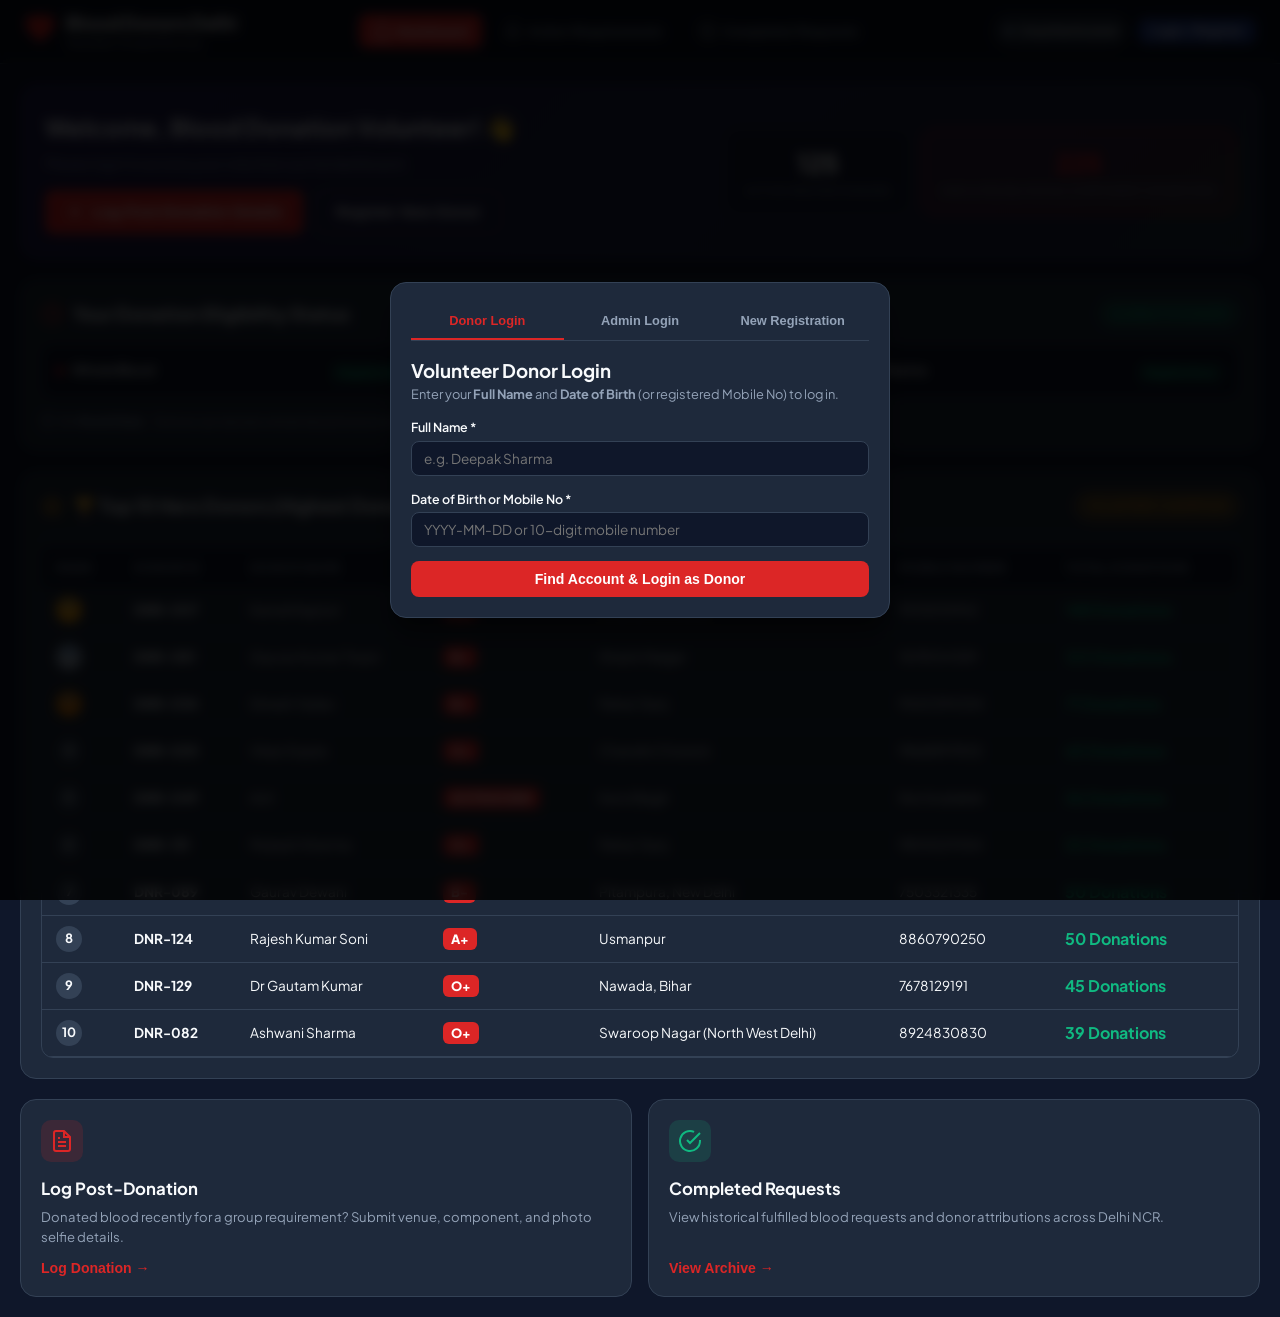
==== BloodDonorsDelhi_App.html @ 90f93146 "Add files via upload for website only" ====
<!DOCTYPE html>
<html lang="en">
<head>
  <meta charset="UTF-8">
  <meta name="viewport" content="width=device-width, initial-scale=1.0">
  <title>Blood Donors Delhi | Volunteer Directory & Donation Portal</title>
  <link rel="preconnect" href="https://fonts.googleapis.com">
  <link rel="preconnect" href="https://fonts.gstatic.com" crossorigin>
  <link href="https://fonts.googleapis.com/css2?family=Outfit:wght@400;500;600;700&family=Plus+Jakarta+Sans:wght@400;500;600;700&display=swap" rel="stylesheet">
  <style>
/* ======================================================
   BLOOD DONORS DELHI - STYLESHEET
   Crimson Red Design System, Mobile-First Responsive Layout,
   Desktop Full-Width Table Layout, & Aggressive Question Cleaner
   ====================================================== */

:root {
  --primary-crimson: #DC2626;
  --primary-hover: #B91C1C;
  --secondary-navy: #1E3A8A;
  --bg-dark: #0F172A;
  --card-bg: #1E293B;
  --card-border: #334155;
  --text-main: #F8FAFC;
  --text-muted: #94A3B8;
  --status-green: #10B981;
  --status-orange: #F59E0B;
  --status-purple: #8B5CF6;
  --font-family: 'Plus Jakarta Sans', 'Outfit', sans-serif;
}

* {
  box-sizing: border-box;
  margin: 0;
  padding: 0;
}

body {
  font-family: var(--font-family);
  background-color: var(--bg-dark);
  color: var(--text-main);
  line-height: 1.5;
  min-height: 100vh;
  overflow-x: hidden;
}

/* Navbar */
.navbar {
  background-color: #0B1120;
  border-bottom: 1px solid var(--card-border);
  position: sticky;
  top: 0;
  z-index: 100;
  padding: 12px 24px;
}

.nav-container {
  max-width: 1320px;
  margin: 0 auto;
  display: flex;
  justify-content: space-between;
  align-items: center;
  gap: 16px;
}

.brand {
  display: flex;
  align-items: center;
  gap: 10px;
  flex-shrink: 0;
}

.brand-icon svg {
  width: 32px;
  height: 32px;
}

.brand-text {
  display: flex;
  flex-direction: column;
}

.brand-title {
  font-size: 1.15rem;
  font-weight: 700;
  color: #FFFFFF;
  line-height: 1.2;
}

.brand-subtitle {
  font-size: 0.7rem;
  color: var(--text-muted);
}

.nav-links {
  display: flex;
  gap: 8px;
}

.nav-btn {
  background: transparent;
  border: none;
  color: var(--text-muted);
  padding: 8px 14px;
  border-radius: 8px;
  font-size: 0.85rem;
  font-weight: 600;
  cursor: pointer;
  display: flex;
  align-items: center;
  gap: 6px;
  transition: all 0.2s ease;
  white-space: nowrap;
}

.nav-btn:hover {
  color: #FFFFFF;
  background-color: rgba(255, 255, 255, 0.05);
}

.nav-btn.active {
  color: #FFFFFF;
  background-color: var(--primary-crimson);
}

/* Role Visibility Classes */
.admin-only-item { display: none !important; }
body.is-admin .admin-only-item { display: flex !important; }
body.is-admin button.admin-only-item { display: inline-flex !important; }

.donor-only-item { display: none !important; }
body.is-donor .donor-only-item { display: flex !important; }
body.is-donor button.donor-only-item { display: inline-flex !important; }

.user-control {
  display: flex;
  align-items: center;
  gap: 10px;
  flex-shrink: 0;
}

.user-status-pill {
  display: flex;
  align-items: center;
  gap: 6px;
  padding: 6px 10px;
  border-radius: 20px;
  font-size: 0.75rem;
  font-weight: 600;
  background-color: #1E293B;
  border: 1px solid var(--card-border);
  white-space: nowrap;
}

.user-status-pill .dot {
  width: 8px;
  height: 8px;
  border-radius: 50%;
  background-color: #94A3B8;
}

.user-status-pill.logged-in .dot { background-color: var(--status-green); }
.user-status-pill.admin-mode .dot { background-color: var(--primary-crimson); }

/* Main Content */
.main-content {
  max-width: 1320px;
  margin: 20px auto;
  padding: 0 20px;
}

.tab-pane {
  display: none;
}

.tab-pane.active {
  display: block;
}

/* Buttons */
.btn {
  padding: 10px 16px;
  border-radius: 8px;
  font-size: 0.88rem;
  font-weight: 600;
  cursor: pointer;
  border: none;
  display: inline-flex;
  align-items: center;
  justify-content: center;
  gap: 8px;
  transition: all 0.2s ease;
}

.btn-primary { background-color: var(--secondary-navy); color: #FFFFFF; }
.btn-primary:hover { background-color: #1D4ED8; }

.btn-crimson { background-color: var(--primary-crimson); color: #FFFFFF; }
.btn-crimson:hover { background-color: var(--primary-hover); }

.btn-secondary { background-color: #334155; color: #FFFFFF; }
.btn-secondary:hover { background-color: #475569; }

.btn-outline-light { background: transparent; border: 1px solid #475569; color: #FFFFFF; }
.btn-outline-light:hover { background: rgba(255,255,255,0.05); }

.btn-sm { padding: 6px 12px; font-size: 0.78rem; }
.btn-lg { padding: 12px 20px; font-size: 0.95rem; }
.btn-block { width: 100%; }

.btn-link { background: none; border: none; color: var(--primary-crimson); cursor: pointer; font-weight: 600; padding: 0; }
.btn-link:hover { text-decoration: underline; }

/* Hero Card */
.hero-card {
  background: linear-gradient(135deg, #1E1B4B 0%, #1E293B 100%);
  border: 1px solid #312E81;
  border-radius: 16px;
  padding: 24px;
  margin-bottom: 20px;
  display: flex;
  justify-content: space-between;
  align-items: center;
  flex-wrap: wrap;
  gap: 20px;
}

.hero-text h1 {
  font-size: 1.5rem;
  font-weight: 700;
  margin-bottom: 8px;
}

.hero-text p {
  color: var(--text-muted);
  max-width: 600px;
  margin-bottom: 16px;
  font-size: 0.88rem;
}

.hero-actions {
  display: flex;
  gap: 12px;
  flex-wrap: wrap;
}

.hero-stats-row {
  display: flex;
  gap: 12px;
}

.hero-stat-badge {
  background: rgba(15, 23, 42, 0.6);
  border: 1px solid var(--card-border);
  padding: 14px 18px;
  border-radius: 12px;
  display: flex;
  flex-direction: column;
  align-items: center;
  min-width: 130px;
}

.hero-stat-badge.highlight-stat {
  border-color: var(--primary-crimson);
  background: rgba(220, 38, 38, 0.1);
}

.stat-number {
  font-size: 1.6rem;
  font-weight: 800;
  color: #FFFFFF;
}

.highlight-stat .stat-number {
  color: var(--primary-crimson);
}

.stat-label {
  font-size: 0.7rem;
  color: var(--text-muted);
  text-transform: uppercase;
  letter-spacing: 0.5px;
  text-align: center;
}

/* Eligibility Card */
.section-card {
  background-color: var(--card-bg);
  border: 1px solid var(--card-border);
  border-radius: 16px;
  padding: 20px;
  margin-bottom: 20px;
}

.card-header {
  display: flex;
  justify-content: space-between;
  align-items: center;
  margin-bottom: 16px;
  flex-wrap: wrap;
  gap: 10px;
}

.header-title {
  display: flex;
  align-items: center;
  gap: 10px;
}

.header-title h2 {
  font-size: 1.15rem;
  font-weight: 700;
}

.badge {
  padding: 4px 10px;
  border-radius: 20px;
  font-size: 0.72rem;
  font-weight: 700;
  text-transform: uppercase;
}

.badge-success { background-color: rgba(16, 185, 129, 0.15); color: var(--status-green); border: 1px solid var(--status-green); }
.badge-warning { background-color: rgba(245, 158, 11, 0.15); color: var(--status-orange); border: 1px solid var(--status-orange); }

.eligibility-grid {
  display: grid;
  grid-template-columns: repeat(auto-fit, minmax(200px, 1fr));
  gap: 12px;
  margin-bottom: 14px;
}

.eligibility-item {
  background-color: #0F172A;
  border: 1px solid #334155;
  border-radius: 12px;
  padding: 14px;
  display: flex;
  justify-content: space-between;
  align-items: center;
}

.item-info {
  display: flex;
  align-items: center;
  gap: 8px;
  font-weight: 600;
  font-size: 0.85rem;
}

.item-info .dot { width: 8px; height: 8px; border-radius: 50%; }
.red-dot { background-color: var(--primary-crimson); }
.yellow-dot { background-color: var(--status-orange); }
.purple-dot { background-color: var(--status-purple); }

.status-tag {
  font-size: 0.72rem;
  font-weight: 700;
  padding: 3px 8px;
  border-radius: 6px;
}

.status-green { background-color: rgba(16, 185, 129, 0.15); color: var(--status-green); }
.status-orange { background-color: rgba(245, 158, 11, 0.15); color: var(--status-orange); }

.eligibility-note {
  font-size: 0.78rem;
  color: var(--text-muted);
  display: flex;
  align-items: center;
  gap: 6px;
}

/* Leaderboard Section */
.leaderboard-section {
  background-color: var(--card-bg);
  border: 1px solid var(--card-border);
  border-radius: 16px;
  padding: 20px;
  margin-bottom: 20px;
}

.leaderboard-table {
  width: 100%;
  border-collapse: collapse;
  margin-top: 12px;
}

.leaderboard-table th {
  background-color: #0F172A;
  color: var(--text-muted);
  font-size: 0.75rem;
  text-transform: uppercase;
  letter-spacing: 0.5px;
  padding: 10px 14px;
  text-align: left;
}

.leaderboard-table td {
  padding: 10px 14px;
  border-bottom: 1px solid #334155;
  font-size: 0.85rem;
}

.rank-badge {
  display: inline-flex;
  align-items: center;
  justify-content: center;
  width: 26px;
  height: 26px;
  border-radius: 50%;
  font-weight: 700;
  font-size: 0.8rem;
}

.rank-1 { background-color: #F59E0B; color: #000000; }
.rank-2 { background-color: #94A3B8; color: #000000; }
.rank-3 { background-color: #D97706; color: #FFFFFF; }
.rank-other { background-color: #334155; color: #F8FAFC; }

/* Dashboard Quick Cards Grid */
.dashboard-grid {
  display: grid;
  grid-template-columns: repeat(auto-fit, minmax(280px, 1fr));
  gap: 16px;
}

.info-card {
  background-color: var(--card-bg);
  border: 1px solid var(--card-border);
  border-radius: 16px;
  padding: 20px;
  display: flex;
  flex-direction: column;
  align-items: flex-start;
}

.card-icon {
  width: 42px;
  height: 42px;
  border-radius: 10px;
  display: flex;
  align-items: center;
  justify-content: center;
  margin-bottom: 14px;
}

.red-icon { background-color: rgba(220, 38, 38, 0.15); color: var(--primary-crimson); }
.blue-icon { background-color: rgba(30, 58, 138, 0.2); color: #60A5FA; }
.green-icon { background-color: rgba(16, 185, 129, 0.15); color: var(--status-green); }

.info-card h3 { font-size: 1.05rem; font-weight: 700; margin-bottom: 6px; }
.info-card p { font-size: 0.82rem; color: var(--text-muted); margin-bottom: 14px; flex-grow: 1; }

/* Active Requirements Tab */
.pane-header {
  display: flex;
  justify-content: space-between;
  align-items: center;
  margin-bottom: 20px;
  flex-wrap: wrap;
  gap: 12px;
}

.pane-header h2 { font-size: 1.3rem; font-weight: 700; }
.pane-header p { color: var(--text-muted); font-size: 0.85rem; }

.requirements-grid {
  display: grid;
  grid-template-columns: repeat(auto-fill, minmax(320px, 1fr));
  gap: 16px;
}

.req-card {
  background-color: var(--card-bg);
  border: 1px solid var(--card-border);
  border-radius: 16px;
  padding: 18px;
  display: flex;
  flex-direction: column;
  position: relative;
}

.req-card.urgent { border-left: 4px solid var(--primary-crimson); }
.req-card.completed { border-left: 4px solid var(--status-green); }

.req-top {
  display: flex;
  justify-content: space-between;
  align-items: center;
  margin-bottom: 10px;
}

.bg-pill {
  background-color: var(--primary-crimson);
  color: #FFFFFF;
  padding: 3px 8px;
  border-radius: 6px;
  font-weight: 800;
  font-size: 0.8rem;
}

.urgency-tag {
  font-size: 0.7rem;
  font-weight: 700;
  padding: 2px 6px;
  border-radius: 4px;
  text-transform: uppercase;
}

.urgency-tag.urgent { background-color: rgba(220, 38, 38, 0.2); color: #EF4444; }
.urgency-tag.completed { background-color: rgba(16, 185, 129, 0.2); color: var(--status-green); }

.req-patient { font-size: 1.1rem; font-weight: 700; margin-bottom: 4px; }
.req-hospital { font-size: 0.82rem; color: var(--text-muted); margin-bottom: 14px; }

.req-fields-grid {
  display: grid;
  grid-template-columns: 1fr 1fr;
  gap: 8px;
  background-color: #0F172A;
  padding: 10px;
  border-radius: 8px;
  margin-bottom: 14px;
}

.req-field-item { display: flex; flex-direction: column; }
.req-field-item.full-width { grid-column: span 2; }
.req-field-item label { font-size: 0.65rem; color: var(--text-muted); text-transform: uppercase; font-weight: 700; }
.req-field-item span { font-size: 0.82rem; font-weight: 600; color: #F8FAFC; }

.req-actions {
  display: flex;
  gap: 8px;
  margin-top: auto;
}

.wa-btn {
  background-color: #25D366;
  color: #FFFFFF;
  padding: 8px 10px;
  border-radius: 8px;
  font-size: 0.82rem;
  font-weight: 600;
  text-decoration: none;
  display: inline-flex;
  align-items: center;
  justify-content: center;
  gap: 6px;
  flex: 1;
}
.wa-btn:hover { background-color: #1EBE5D; }

/* Filter Panel for Tables */
.filter-panel {
  background-color: var(--card-bg);
  border: 1px solid var(--card-border);
  border-radius: 12px;
  padding: 14px;
  margin-bottom: 16px;
  display: flex;
  flex-direction: column;
  gap: 12px;
}

.search-input-group {
  display: flex;
  align-items: center;
  background-color: #0F172A;
  border: 1px solid var(--card-border);
  border-radius: 8px;
  padding: 8px 12px;
  gap: 8px;
}

.search-input-group input {
  background: transparent;
  border: none;
  color: #FFFFFF;
  width: 100%;
  font-size: 0.85rem;
  outline: none;
}

.filter-selects {
  display: flex;
  gap: 12px;
  flex-wrap: wrap;
  align-items: flex-end;
}

.select-wrapper {
  display: flex;
  flex-direction: column;
  gap: 4px;
  flex: 1;
  min-width: 140px;
}

.select-wrapper label {
  font-size: 0.72rem;
  color: var(--text-muted);
  font-weight: 600;
}

.select-wrapper select, .select-wrapper input {
  background-color: #0F172A;
  border: 1px solid var(--card-border);
  color: #FFFFFF;
  padding: 8px 10px;
  border-radius: 8px;
  font-size: 0.82rem;
  outline: none;
}

/* Entry Count Badge */
.entries-count-bar {
  display: flex;
  justify-content: space-between;
  align-items: center;
  margin-bottom: 8px;
  font-size: 0.78rem;
  color: var(--text-muted);
  font-weight: 600;
}

.entries-count-badge {
  color: var(--primary-crimson);
  font-weight: 700;
}

/* DATA TABLES - NO TABLE CUT OFF FIX */
.table-container {
  background-color: var(--card-bg);
  border: 1px solid var(--card-border);
  border-radius: 12px;
  overflow-x: auto;
  width: 100%;
  -webkit-overflow-scrolling: touch;
}

.data-table {
  width: 100%;
  border-collapse: collapse;
  text-align: left;
}

.data-table th {
  background-color: #0F172A;
  color: var(--text-muted);
  font-size: 0.75rem;
  text-transform: uppercase;
  letter-spacing: 0.5px;
  padding: 12px 10px;
  border-bottom: 1px solid var(--card-border);
  white-space: nowrap;
}

.data-table td {
  padding: 10px 12px;
  border-bottom: 1px solid #334155;
  font-size: 0.82rem;
  white-space: normal;
  word-break: break-word;
  max-width: 200px;
}

.data-table tbody tr:hover {
  background-color: rgba(255, 255, 255, 0.02);
}

/* Profile Edit Card */
.profile-card {
  background-color: var(--card-bg);
  border: 1px solid var(--card-border);
  border-radius: 16px;
  padding: 20px;
  max-width: 800px;
}

/* Google Setup Card */
.google-setup-card {
  background-color: var(--card-bg);
  border: 1px solid var(--card-border);
  border-radius: 16px;
  padding: 20px;
}

.webhook-config-box {
  margin: 14px 0 20px 0;
  display: flex;
  flex-direction: column;
  gap: 8px;
}

.input-with-button {
  display: flex;
  gap: 8px;
  flex-wrap: wrap;
}

.input-with-button input {
  flex: 1;
  min-width: 250px;
  background-color: #0F172A;
  border: 1px solid var(--card-border);
  color: #FFFFFF;
  padding: 8px 12px;
  border-radius: 8px;
  font-family: monospace;
  font-size: 0.82rem;
}

.code-box-header {
  display: flex;
  justify-content: space-between;
  align-items: center;
  background-color: #0F172A;
  padding: 8px 12px;
  border-radius: 8px 8px 0 0;
  border: 1px solid var(--card-border);
  border-bottom: none;
  font-family: monospace;
  font-size: 0.8rem;
}

.code-block {
  background-color: #050914;
  border: 1px solid var(--card-border);
  border-radius: 0 0 8px 8px;
  padding: 14px;
  overflow-x: auto;
  max-height: 350px;
  color: #38BDF8;
  font-family: monospace;
  font-size: 0.8rem;
}

/* Modal Overlay & Strict Lock */
.modal-overlay {
  position: fixed;
  top: 0;
  left: 0;
  width: 100vw;
  height: 100vh;
  background-color: rgba(0, 0, 0, 0.85);
  backdrop-filter: blur(6px);
  z-index: 1000;
  display: none;
  align-items: center;
  justify-content: center;
  padding: 16px;
}

.modal-overlay.active {
  display: flex !important;
}

.modal-overlay.strict-lock .close-modal-btn {
  display: none !important;
}

.modal-card {
  background-color: #1E293B;
  border: 1px solid var(--card-border);
  border-radius: 16px;
  width: 100%;
  max-width: 500px;
  max-height: 90vh;
  overflow-y: auto;
  padding: 20px;
  position: relative;
  box-shadow: 0 20px 25px -5px rgba(0, 0, 0, 0.5);
  display: flex;
  flex-direction: column;
}

.modal-card.wide-modal {
  max-width: 750px;
}

.close-modal-btn {
  position: absolute;
  top: 14px;
  right: 14px;
  background: transparent;
  border: none;
  color: var(--text-muted);
  font-size: 1.4rem;
  cursor: pointer;
  width: 30px;
  height: 30px;
  border-radius: 50%;
  display: flex;
  align-items: center;
  justify-content: center;
  z-index: 10;
}
.close-modal-btn:hover { color: #FFFFFF; background-color: rgba(255, 255, 255, 0.1); }

.modal-tabs {
  display: flex;
  border-bottom: 1px solid var(--card-border);
  margin-bottom: 16px;
}

.modal-tab-btn {
  flex: 1;
  background: transparent;
  border: none;
  color: var(--text-muted);
  padding: 10px 6px;
  font-weight: 600;
  font-size: 0.8rem;
  cursor: pointer;
  border-bottom: 2px solid transparent;
  text-align: center;
}

.modal-tab-btn.active {
  color: var(--primary-crimson);
  border-bottom-color: var(--primary-crimson);
}

.modal-pane {
  display: none !important;
}

.modal-pane.active {
  display: block !important;
  visibility: visible !important;
  opacity: 1 !important;
}

.form-group {
  margin-bottom: 14px;
  display: flex;
  flex-direction: column;
  gap: 4px;
}

.form-group label {
  font-size: 0.78rem;
  font-weight: 600;
  color: var(--text-main);
}

.form-group input, .form-group select, .form-group textarea {
  background-color: #0F172A;
  border: 1px solid var(--card-border);
  color: #FFFFFF;
  padding: 8px 12px;
  border-radius: 8px;
  font-size: 0.85rem;
  outline: none;
  font-family: inherit;
  width: 100%;
}

.form-group textarea.wa-textarea {
  min-height: 160px;
  resize: vertical;
  font-family: monospace;
}

.form-grid {
  display: grid;
  grid-template-columns: 1fr 1fr;
  gap: 10px;
}

.sub-text {
  font-size: 0.8rem;
  color: var(--text-muted);
  margin-bottom: 14px;
}

/* Toast */
.toast {
  position: fixed;
  bottom: 20px;
  right: 20px;
  background-color: #0F172A;
  border: 1px solid var(--primary-crimson);
  color: #FFFFFF;
  padding: 10px 16px;
  border-radius: 8px;
  font-weight: 600;
  font-size: 0.82rem;
  box-shadow: 0 10px 15px -3px rgba(0, 0, 0, 0.4);
  transform: translateY(100px);
  opacity: 0;
  transition: all 0.3s ease;
  z-index: 2000;
}
.toast.show {
  transform: translateY(0);
  opacity: 1;
}

/* MOBILE APP RESPONSIVE & NAVIGATION PILLS FIX (≤ 850px) */
@media (max-width: 850px) {
  .navbar {
    padding: 10px 12px;
  }

  .nav-container {
    flex-direction: column;
    align-items: stretch;
    gap: 10px;
  }

  .user-control {
    width: 100%;
    justify-content: space-between;
  }

  .nav-links {
    display: flex !important;
    overflow-x: auto !important;
    -webkit-overflow-scrolling: touch;
    scrollbar-width: none;
    white-space: nowrap;
    gap: 6px;
    padding: 4px 0 2px 0;
    width: 100%;
    border-top: 1px solid rgba(255, 255, 255, 0.08);
  }

  .nav-links::-webkit-scrollbar {
    display: none;
  }

  .nav-btn {
    flex-shrink: 0;
    padding: 8px 12px;
    font-size: 0.8rem;
    border-radius: 20px;
    background-color: #1E293B;
    border: 1px solid var(--card-border);
  }

  .nav-btn.active {
    background-color: var(--primary-crimson);
    border-color: var(--primary-crimson);
  }

  .main-content {
    padding: 0 12px;
    margin: 12px auto;
  }

  .hero-card {
    flex-direction: column;
    align-items: stretch;
    padding: 18px 14px;
    gap: 16px;
  }

  .hero-text h1 {
    font-size: 1.3rem;
  }

  .hero-actions {
    flex-direction: column;
    width: 100%;
  }

  .hero-actions .btn {
    width: 100%;
  }

  .hero-stats-row {
    width: 100%;
    display: grid;
    grid-template-columns: 1fr 1fr;
    gap: 10px;
  }

  .hero-stat-badge {
    min-width: unset;
    width: 100%;
    padding: 12px 10px;
  }

  .stat-number {
    font-size: 1.4rem;
  }

  .form-grid {
    grid-template-columns: 1fr;
  }

  .requirements-grid {
    grid-template-columns: 1fr;
  }

  .dashboard-grid {
    grid-template-columns: 1fr;
  }

  .filter-selects {
    flex-direction: column;
    align-items: stretch;
  }

  .select-wrapper {
    width: 100%;
  }

  .input-with-button {
    flex-direction: column;
  }

  .input-with-button input {
    min-width: 100%;
  }

  .modal-card {
    padding: 16px;
    max-height: 95vh;
  }
}

</style>
</head>
<body>

  <!-- Top Navigation Bar -->
  <header class="navbar">
    <div class="nav-container">
      <div class="brand">
        <div class="brand-icon">
          <svg viewBox="0 0 24 24" fill="none" stroke="currentColor" stroke-width="2">
            <path d="M12 21.35l-1.45-1.32C5.4 15.36 2 12.28 2 8.5 2 5.42 4.42 3 7.5 3c1.74 0 3.41.81 4.5 2.09C13.09 3.81 14.76 3 16.5 3 19.58 3 22 5.42 22 8.5c0 3.78-3.4 6.86-8.55 11.54L12 21.35z" fill="#DC2626" stroke="#DC2626"/>
          </svg>
        </div>
        <div class="brand-text">
          <span class="brand-title">Blood Donors Delhi</span>
          <span class="brand-subtitle">Volunteer Group Directory</span>
        </div>
      </div>

      <nav class="nav-links">
        <button class="nav-btn active" data-tab="dashboard">
          <svg viewBox="0 0 24 24" width="18" height="18" fill="none" stroke="currentColor" stroke-width="2"><path d="M3 9l9-7 9 7v11a2 2 0 0 1-2 2H5a2 2 0 0 1-2-2z"></path></svg>
          Dashboard
        </button>
        <button class="nav-btn" data-tab="open-requests">
          <svg viewBox="0 0 24 24" width="18" height="18" fill="none" stroke="currentColor" stroke-width="2"><path d="M18 8A6 6 0 0 0 6 8c0 7-3 9-3 9h18s-3-2-3-9"></path><path d="M13.73 21a2 2 0 0 1-3.46 0"></path></svg>
          Active Requirements
        </button>
        <button class="nav-btn" data-tab="completed-requests">
          <svg viewBox="0 0 24 24" width="18" height="18" fill="none" stroke="currentColor" stroke-width="2"><path d="M22 11.08V12a10 10 0 1 1-5.93-9.14"></path><polyline points="22 4 12 14.01 9 11.01"></polyline></svg>
          Completed Requests
        </button>
        
        <!-- Donor-only Tab -->
        <button class="nav-btn donor-only-item" data-tab="my-profile">
          <svg viewBox="0 0 24 24" width="18" height="18" fill="none" stroke="currentColor" stroke-width="2"><path d="M20 21v-2a4 4 0 0 0-4-4H8a4 4 0 0 0-4 4v2"></path><circle cx="12" cy="7" r="4"></circle></svg>
          My Profile
        </button>

        <!-- Admin-only Tabs -->
        <button class="nav-btn admin-only-item" data-tab="admin-finder">
          <svg viewBox="0 0 24 24" width="18" height="18" fill="none" stroke="currentColor" stroke-width="2"><path d="M17 21v-2a4 4 0 0 0-4-4H5a4 4 0 0 0-4 4v2"></path><circle cx="9" cy="7" r="4"></circle><path d="M23 21v-2a4 4 0 0 0-3-3.87"></path><path d="M16 3.13a4 4 0 0 1 0 7.75"></path></svg>
          Donor Finder (Admin)
        </button>
        <button class="nav-btn admin-only-item" data-tab="google-setup">
          <svg viewBox="0 0 24 24" width="18" height="18" fill="none" stroke="currentColor" stroke-width="2"><path d="M19 11H5m14 0a2 2 0 0 12 2v6a2 2 0 0 1-2 2H5a2 2 0 0 1-2-2v-6a2 2 0 0 12-2m14 0V9a2 2 0 00-2-2M5 11V9a2 2 0 0 12-2m0 0V5a2 2 0 0 12-2h6a2 2 0 0 12 2v2M7 7h10"></path></svg>
          Google Setup
        </button>
      </nav>

      <div class="user-control">
        <div id="userBadge" class="user-status-pill guest">
          <span class="dot"></span>
          <span id="userStatusText">Unauthenticated</span>
        </div>
        <button id="authBtn" class="btn btn-primary btn-sm">Login / Register</button>
      </div>
    </div>
  </header>

  <!-- Main Container -->
  <main class="main-content">

    <!-- Tab 1: Dashboard View -->
    <section id="tab-dashboard" class="tab-pane active">
      
      <!-- Welcome Hero Card -->
      <div class="hero-card">
        <div class="hero-text">
          <h1 id="welcomeHeading">Welcome, Blood Donation Volunteer! 👋</h1>
          <p id="welcomeSubtext">Log your post-donation details, check eligibility, or search for available life-saving blood donors across Delhi NCR.</p>
          <div class="hero-actions">
            <button id="heroLogBtn" class="btn btn-crimson btn-lg">
              <svg viewBox="0 0 24 24" width="20" height="20" fill="none" stroke="currentColor" stroke-width="2"><path d="M12 5v14M5 12h14"></path></svg>
              Log Post-Donation Details
            </button>
            <button id="heroRegisterBtn" class="btn btn-outline-light btn-lg">
              Register New Donor
            </button>
          </div>
        </div>

        <div class="hero-stats-row">
          <div class="hero-stat-badge">
            <span class="stat-number" id="totalDonorsCount">0</span>
            <span class="stat-label">Active Master Donors</span>
          </div>
          <div class="hero-stat-badge highlight-stat">
            <span class="stat-number" id="totalExecutedDonationsCount">0</span>
            <span class="stat-label">Executed Blood & Component Donations</span>
          </div>
        </div>
      </div>

      <!-- TODAY'S BIRTHDAY DONORS HERO CARD (ADMIN ONLY) -->
      <div id="todayBirthdaySection" class="section-card admin-only-item" style="border: 2px solid #F59E0B; background: linear-gradient(135deg, rgba(245, 158, 11, 0.1) 0%, rgba(220, 38, 38, 0.05) 100%);">
        <div class="card-header">
          <div class="header-title">
            <span style="font-size: 1.5rem;">🎂</span>
            <h2>Today's Birthday Hero Donors! 🎉 (Admin Only)</h2>
          </div>
          <span class="badge badge-warning">Birthday Celebrations</span>
        </div>
        <div id="birthdayDonorsList" style="display: flex; gap: 16px; flex-wrap: wrap; margin-top: 12px;">
          <!-- Dynamically populated for Admin -->
        </div>
      </div>

      <!-- Eligibility Section -->
      <div class="section-card eligibility-card">
        <div class="card-header">
          <div class="header-title">
            <svg viewBox="0 0 24 24" width="22" height="22" fill="none" stroke="#DC2626" stroke-width="2"><circle cx="12" cy="12" r="10"></circle><polyline points="12 6 12 12 16 14"></polyline></svg>
            <h2>Your Donation Eligibility Status</h2>
          </div>
          <span id="eligibilityGlobalBadge" class="badge badge-success">Eligible to Donate</span>
        </div>

        <div class="eligibility-grid">
          <div class="eligibility-item">
            <div class="item-info">
              <span class="dot red-dot"></span>
              <span class="item-name">Whole Blood</span>
            </div>
            <div class="item-status" id="wholeBloodStatus">
              <span class="status-tag status-green">Eligible Now</span>
            </div>
          </div>

          <div class="eligibility-item">
            <div class="item-info">
              <span class="dot yellow-dot"></span>
              <span class="item-name">Platelets (SDP)</span>
            </div>
            <div class="item-status" id="plateletsStatus">
              <span class="status-tag status-green">Eligible Now</span>
            </div>
          </div>

          <div class="eligibility-item">
            <div class="item-info">
              <span class="dot purple-dot"></span>
              <span class="item-name">Plasma</span>
            </div>
            <div class="item-status" id="plasmaStatus">
              <span class="status-tag status-green">Eligible Now</span>
            </div>
          </div>
        </div>
        <p class="eligibility-note">
          <svg viewBox="0 0 24 24" width="14" height="14" fill="none" stroke="currentColor" stroke-width="2"><circle cx="12" cy="12" r="10"></circle><line x1="12" y1="16" x2="12" y2="12"></line><line x1="12" y1="8" x2="12.01" y2="8"></line></svg>
          <strong>3-Month Rule:</strong> Donors can donate whole blood once every 90 days (3 months) to ensure donor safety and recovery.
        </p>
      </div>

      <!-- TOP 10 HERO DONORS LEADERBOARD -->
      <div class="leaderboard-section">
        <div class="card-header">
          <div class="header-title">
            <svg viewBox="0 0 24 24" width="22" height="22" fill="none" stroke="#F59E0B" stroke-width="2"><path d="M12 2l3.09 6.26L22 9.27l-5 4.87 1.18 6.88L12 17.77l-6.18 3.25L7 14.14 2 9.27l6.91-1.01L12 2z"></path></svg>
            <h2>🏆 Top 10 Hero Donors (Highest Donations)</h2>
          </div>
          <span class="badge badge-warning">Volunteer Champions</span>
        </div>

        <div class="table-container">
          <table class="leaderboard-table">
            <thead>
              <tr>
                <th>Rank</th>
                <th>Donor ID</th>
                <th>Donor Name</th>
                <th>Blood Group</th>
                <th>Locality</th>
                <th>Mobile Number</th>
                <th>Total Donations</th>
              </tr>
            </thead>
            <tbody id="top10LeaderboardTable">
              <!-- Rendered dynamically -->
            </tbody>
          </table>
        </div>
      </div>

      <!-- Quick Action Cards Grid -->
      <div class="dashboard-grid">
        <div class="info-card">
          <div class="card-icon red-icon">
            <svg viewBox="0 0 24 24" width="24" height="24" fill="none" stroke="currentColor" stroke-width="2"><path d="M14 2H6a2 2 0 0 0-2 2v16a2 2 0 0 0 2 2h12a2 2 0 0 0 2-2V8z"></path><polyline points="14 2 14 8 20 8"></polyline><line x1="16" y1="13" x2="8" y2="13"></line><line x1="16" y1="17" x2="8" y2="17"></line><polyline points="10 9 9 9 8 9"></polyline></svg>
          </div>
          <h3>Log Post-Donation</h3>
          <p>Donated blood recently for a group requirement? Submit venue, component, and photo selfie details.</p>
          <button class="btn btn-link open-log-modal-btn">Log Donation &rarr;</button>
        </div>

        <div class="info-card admin-only-item">
          <div class="card-icon blue-icon">
            <svg viewBox="0 0 24 24" width="24" height="24" fill="none" stroke="currentColor" stroke-width="2"><path d="M21 21l-6-6m2-5a7 7 0 11-14 0 7 7 0 0114 0z"></path></svg>
          </div>
          <h3>Admin Donor Search</h3>
          <p>Find eligible donors instantly filtered by locality, pincode, blood group, and 90-day eligibility rule.</p>
          <button class="btn btn-link switch-tab-btn" data-target="admin-finder">Search Donors &rarr;</button>
        </div>

        <div class="info-card">
          <div class="card-icon green-icon">
            <svg viewBox="0 0 24 24" width="24" height="24" fill="none" stroke="currentColor" stroke-width="2"><path d="M22 11.08V12a10 10 0 1 1-5.93-9.14"></path><polyline points="22 4 12 14.01 9 11.01"></polyline></svg>
          </div>
          <h3>Completed Requests</h3>
          <p>View historical fulfilled blood requests and donor attributions across Delhi NCR.</p>
          <button class="btn btn-link switch-tab-btn" data-target="completed-requests">View Archive &rarr;</button>
        </div>
      </div>

    </section>

    <!-- Tab 2: Active Requirements View -->
    <section id="tab-open-requests" class="tab-pane">
      <div class="pane-header">
        <div>
          <h2>Active Patient Blood Requirements (Delhi NCR)</h2>
          <p>Select a pending blood requirement to mark your donation or share with potential donors.</p>
        </div>
        <button id="addReqBtn" class="btn btn-crimson admin-only-item">
          <svg viewBox="0 0 24 24" width="18" height="18" fill="none" stroke="currentColor" stroke-width="2"><line x1="12" y1="5" x2="12" y2="19"></line><line x1="5" y1="12" x2="19" y2="12"></line></svg>
          Post Active Requirement (Admin)
        </button>
      </div>

      <div id="requirementsList" class="requirements-grid">
        <!-- Rendered dynamically -->
      </div>
    </section>

    <!-- Tab 3: Completed Requests Tabular View -->
    <section id="tab-completed-requests" class="tab-pane">
      <div class="pane-header">
        <div>
          <h2>Completed Blood Requests Directory (Latest to Oldest)</h2>
          <p>Filter fulfilled requirements by Donor ID, Patient ID, or Patient Name.</p>
        </div>
      </div>

      <!-- Completed Requests Multi-Filter Panel -->
      <div class="filter-panel">
        <div class="filter-selects">
          <div class="select-wrapper" style="flex:2;">
            <label>Search Patient Name / Hospital</label>
            <input type="text" id="compSearchPatient" placeholder="Filter by Patient Name or Hospital...">
          </div>
          <div class="select-wrapper">
            <label>Filter by Donor ID</label>
            <input type="text" id="compFilterDonorId" placeholder="e.g. DNR-002">
          </div>
          <div class="select-wrapper">
            <label>Filter by Donor Name</label>
            <input type="text" id="compFilterDonorName" placeholder="e.g. Ankush Sharma">
          </div>
          <div class="select-wrapper">
            <label>Filter by Patient ID</label>
            <input type="text" id="compFilterReqId" placeholder="e.g. REQ-HIST-010">
          </div>
          <div class="select-wrapper">
            <label>Sort Order</label>
            <select id="compSortOrder">
              <option value="LATEST_TO_OLDEST">Latest to Oldest (Default)</option>
              <option value="OLDEST_TO_LATEST">Oldest to Latest</option>
              <option value="PATIENT_NAME_ASC">Patient Name (A-Z)</option>
              <option value="DONOR_NAME_ASC">Donor Name (A-Z)</option>
            </select>
          </div>
          <button id="compResetFiltersBtn" class="btn btn-secondary">Reset Filters</button>
        </div>
      </div>

      <!-- Entry Counter Bar -->
      <div class="entries-count-bar">
        <span>Search Result Status</span>
        <span id="compEntriesCountBadge" class="entries-count-badge">Showing 0 of 0 entries</span>
      </div>

      <!-- Tabular Completed Requests Data Table -->
      <div class="table-container">
        <table class="data-table">
          <thead>
            <tr>
              <th>Req ID</th>
              <th>Date</th>
              <th>Patient Name</th>
              <th>Blood Group</th>
              <th>Hospital / Area</th>
              <th>Component</th>
              <th>Units</th>
              <th>Hero Donor ID</th>
              <th>Donor Name</th>
              <th>Donor Phone</th>
              <th class="admin-only-item">Actions</th>
            </tr>
          </thead>
          <tbody id="completedRequestsTableBody">
            <!-- Rendered dynamically sorted latest to oldest -->
          </tbody>
        </table>
      </div>
    </section>

    <!-- Tab 4: My Profile View (DONOR ONLY) -->
    <section id="tab-my-profile" class="tab-pane">
      <div class="pane-header">
        <div>
          <h2>My Volunteer Profile & Contact Info</h2>
          <p>Update your constant personal details (Home Address, Pincode, Email, Instagram, Office, Profession).</p>
        </div>
      </div>

      <div class="profile-card">
        <form id="myProfileForm">
          <div class="form-grid">
            <div class="form-group"><label>Donor ID</label><input type="text" id="myProfileId" readonly style="opacity: 0.7;"></div>
            <div class="form-group"><label>Full Name *</label><input type="text" id="myProfileName" required></div>
            <div class="form-group"><label>Mobile Number (WhatsApp) *</label><input type="tel" id="myProfilePhone" required placeholder="10-digit WhatsApp number"></div>
            <div class="form-group"><label>Blood Group *</label><input type="text" id="myProfileBloodGroup" readonly style="opacity: 0.7;"></div>
            <div class="form-group"><label>Date of Birth</label><input type="text" id="myProfileDob"></div>
            <div class="form-group"><label>Home Address / Locality *</label><input type="text" id="myProfileHomeArea" required></div>
            <div class="form-group"><label>Pincode *</label><input type="text" id="myProfilePincode" required></div>
            <div class="form-group"><label>Email Address</label><input type="email" id="myProfileEmail"></div>
            <div class="form-group"><label>Instagram Handle ID</label><input type="text" id="myProfileInstagram"></div>
            <div class="form-group"><label>Office Locality</label><input type="text" id="myProfileOfficeArea"></div>
            <div class="form-group"><label>Profession</label><input type="text" id="myProfileProfession"></div>
          </div>
          <button type="submit" class="btn btn-crimson" style="margin-top: 16px;">Save Profile Changes</button>
        </form>
      </div>
    </section>

    <!-- Tab 5: Admin Donor Finder View (ADMIN ONLY) -->
    <section id="tab-admin-finder" class="tab-pane">
      <div class="pane-header">
        <div>
          <h2>Admin Donor Master Directory</h2>
          <p>Search, filter, edit, wish birthdays, and manage all volunteer donors across Delhi locations.</p>
        </div>
      </div>

      <!-- Multi-Criteria Search & Filter Controls -->
      <div class="filter-panel">
        <div class="search-input-group">
          <svg viewBox="0 0 24 24" width="18" height="18" fill="none" stroke="currentColor" stroke-width="2"><circle cx="11" cy="11" r="8"></circle><line x1="21" y1="21" x2="16.65" y2="16.65"></line></svg>
          <input type="text" id="searchInput" placeholder="Search by donor name, phone, locality, or pincode...">
        </div>

        <div class="filter-selects">
          <div class="select-wrapper">
            <label>Blood Group</label>
            <select id="filterBloodGroup">
              <option value="ALL">All Blood Groups</option>
              <option value="A+">A+</option>
              <option value="A-">A-</option>
              <option value="B+">B+</option>
              <option value="B-">B-</option>
              <option value="O+">O+</option>
              <option value="O-">O-</option>
              <option value="AB+">AB+</option>
              <option value="AB-">AB-</option>
            </select>
          </div>

          <div class="select-wrapper">
            <label>Component Donated</label>
            <select id="filterComponent">
              <option value="ALL">All Components</option>
              <option value="Blood">Whole Blood</option>
              <option value="Platelets">Platelets (SDP)</option>
              <option value="Plasma">Plasma</option>
            </select>
          </div>

          <div class="select-wrapper">
            <label>Eligibility (3-Month Rule)</label>
            <select id="filterEligibility">
              <option value="ALL">All Donors</option>
              <option value="ELIGIBLE">Eligible Only (>= 90 Days)</option>
              <option value="INELIGIBLE">Ineligible (< 90 Days)</option>
            </select>
          </div>

          <button id="resetFiltersBtn" class="btn btn-secondary">Reset Filters</button>
        </div>
      </div>

      <!-- Donors Table -->
      <div class="table-container">
        <table class="data-table">
          <thead>
            <tr>
              <th>Donor ID</th>
              <th>Donor Name</th>
              <th>Blood Group</th>
              <th>Total Donations</th>
              <th>Locality / Address</th>
              <th>Pincode</th>
              <th>Mobile Number</th>
              <th>Age</th>
              <th>Last Donation</th>
              <th>Eligibility Status</th>
              <th>Actions</th>
            </tr>
          </thead>
          <tbody id="donorsTableBody">
            <!-- Rendered dynamically -->
          </tbody>
        </table>
      </div>

    </section>

    <!-- Tab 6: Google Setup & Backend Code (ADMIN ONLY) -->
    <section id="tab-google-setup" class="tab-pane">
      <div class="pane-header">
        <div>
          <h2>Google Drive & Google Sheets Integration</h2>
          <p>Link your web application directly to your Gmail account to systematically store patient & donor files in Google Drive and sync 3 Google Sheets tabs (<code>Donor master</code>, <code>Active Requests</code>, <code>Completed Requests</code>).</p>
        </div>
        <div id="connectionStatusBadge" class="badge badge-warning">Checking Connection...</div>
      </div>

      <div class="google-setup-card">
        <h3>Google Apps Script Webhook Endpoint</h3>
        
        <div class="webhook-config-box">
          <label><strong>Google Apps Script Webhook URL:</strong></label>
          <div class="input-with-button">
            <input type="text" id="scriptUrlInput" value="https://script.google.com/macros/s/AKfycbxoLmVXaSL3jnLwnbElh8lXzIhKLo2rQsdO9XKykyyy5DXtKT_KfC17FlAPjmsDeDdWzQ/exec">
            <button id="saveWebhookBtn" class="btn btn-secondary">Save URL</button>
            <button id="testConnectionBtn" class="btn btn-primary">
              <svg viewBox="0 0 24 24" width="16" height="16" fill="none" stroke="currentColor" stroke-width="2"><polyline points="22 12 18 12 15 21 9 3 6 12 2 12"></polyline></svg>
              Test Connection
            </button>
            <button id="syncFromSheetsBtn" class="btn btn-crimson">
              <svg viewBox="0 0 24 24" width="16" height="16" fill="none" stroke="currentColor" stroke-width="2"><path d="M21.5 2v6h-6M21.34 15.57a10 10 0 1 1-.57-8.38l5.67-5.67"></path></svg>
              Sync Live Data from Google Sheets
            </button>
          </div>
          <small class="help-text" id="connectionDetailsText">Click 'Sync Live Data from Google Sheets' to pull all rows directly into the web application!</small>
        </div>

        <div class="code-box-header">
          <span>google_apps_script.gs (Paste in Google Apps Script Editor)</span>
          <button id="copyScriptBtn" class="btn btn-sm btn-outline">Copy Script</button>
        </div>
        <pre class="code-block" id="scriptCodeBlock"><code>// Copy code from google_apps_script.gs file</code></pre>
      </div>
    </section>

  </main>

  <!-- MODAL 1: Login & Registration Modal -->
  <div id="authModal" class="modal-overlay strict-lock active">
    <div class="modal-card">
      <button class="close-modal-btn">&times;</button>
      
      <div class="modal-tabs">
        <button class="modal-tab-btn active" data-modaltab="donor-login">Donor Login</button>
        <button class="modal-tab-btn" data-modaltab="admin-login">Admin Login</button>
        <button class="modal-tab-btn" data-modaltab="register">New Registration</button>
      </div>

      <!-- Donor Login Form -->
      <div id="donor-loginFormPane" class="modal-pane active">
        <h3>Volunteer Donor Login</h3>
        <p class="sub-text">Enter your <strong>Full Name</strong> and <strong>Date of Birth</strong> (or registered Mobile No) to log in.</p>

        <form id="donorLoginForm">
          <div class="form-group">
            <label>Full Name *</label>
            <input type="text" id="loginName" placeholder="e.g. Deepak Sharma" required>
          </div>

          <div class="form-group">
            <label>Date of Birth or Mobile No *</label>
            <input type="text" id="loginDob" placeholder="YYYY-MM-DD or 10-digit mobile number" required>
          </div>

          <button type="submit" class="btn btn-crimson btn-block">Find Account & Login as Donor</button>
        </form>
      </div>

      <!-- Admin Login Form -->
      <div id="admin-loginFormPane" class="modal-pane">
        <h3>Admin Portal Login</h3>
        <p class="sub-text">Enter Administrator credentials to manage master donor directory and requirements.</p>

        <form id="adminLoginForm">
          <div class="form-group">
            <label>Admin Username / Name *</label>
            <input type="text" id="adminUser" placeholder="admin" required>
          </div>

          <div class="form-group">
            <label>Admin Password / Passcode *</label>
            <input type="password" id="adminPass" placeholder="Enter admin passcode" required>
          </div>

          <button type="submit" class="btn btn-primary btn-block">Login as Administrator</button>
        </form>
      </div>

      <!-- Registration Form -->
      <div id="registerFormPane" class="modal-pane">
        <h3>New Donor Registration</h3>
        <p class="sub-text">Register as a volunteer donor with Blood Donors Delhi.</p>

        <form id="registerForm">
          <div class="form-grid">
            <div class="form-group"><label>Full Name *</label><input type="text" id="regName" required placeholder="e.g. Rajesh Sharma"></div>
            <div class="form-group"><label>Mobile Number (WhatsApp) *</label><input type="tel" id="regPhone" required placeholder="10-digit WhatsApp number"></div>
            <div class="form-group">
              <label>Blood Group *</label>
              <select id="regBloodGroup" required>
                <option value="">Select Blood Group</option>
                <option value="A+">A+</option><option value="A-">A-</option><option value="B+">B+</option><option value="B-">B-</option>
                <option value="O+">O+</option><option value="O-">O-</option><option value="AB+">AB+</option><option value="AB-">AB-</option>
              </select>
            </div>
            <div class="form-group"><label>Date of Birth *</label><input type="date" id="regDob" required></div>
            <div class="form-group"><label>Email Address</label><input type="email" id="regEmail" placeholder="email@example.com"></div>
            <div class="form-group"><label>Instagram Handle ID</label><input type="text" id="regInstagram" placeholder="@handle"></div>
            <div class="form-group"><label>Home Locality / Address *</label><input type="text" id="regHomeArea" required placeholder="e.g. Karol Bagh, Delhi"></div>
            <div class="form-group"><label>Pincode *</label><input type="text" id="regPincode" required placeholder="e.g. 110005"></div>
            <div class="form-group"><label>Office Locality / Address</label><input type="text" id="regOfficeArea" placeholder="e.g. Connaught Place"></div>
            <div class="form-group"><label>Profession / Occupation</label><input type="text" id="regProfession" placeholder="e.g. Business / Engineer"></div>
          </div>

          <button type="submit" class="btn btn-crimson btn-block">Complete Registration</button>
        </form>
      </div>

    </div>
  </div>

  <!-- MODAL 2: Post New Patient Requirement Modal -->
  <div id="addReqModal" class="modal-overlay">
    <div class="modal-card wide-modal">
      <button class="close-modal-btn">&times;</button>
      
      <div class="modal-tabs">
        <button class="modal-tab-btn active" data-reqtab="wa-parse">Paste WhatsApp Text (Auto-Parse)</button>
        <button class="modal-tab-btn" data-reqtab="manual-form">Manual 16-Field Form</button>
      </div>

      <!-- WhatsApp RegEx Parser Pane -->
      <div id="waParsePane" class="modal-pane active">
        <h3>Paste WhatsApp Message Format</h3>
        <p class="sub-text">Paste the raw text message received from the patient/attendant. The app will automatically extract all 16 fields!</p>

        <form id="waParseForm">
          <div class="form-group">
            <textarea id="waTextarea" class="wa-textarea" placeholder="Paste message here..."></textarea>
          </div>

          <div class="form-group">
            <label>Upload Hospital Recommendation Letter / Patient Photo</label>
            <input type="file" id="waFile" accept="image/*,application/pdf">
          </div>

          <button type="button" id="btnParseWa" class="btn btn-crimson btn-block">Parse Text & Create Active Requirement</button>
        </form>
      </div>

      <!-- Manual 16-Field Form Pane -->
      <div id="manualFormPane" class="modal-pane">
        <h3>Manual Patient Requirement Entry</h3>
        <form id="manualReqForm">
          <div class="form-grid">
            <div class="form-group"><label>1# Required (Blood/Platelets) *</label><input type="text" id="req1" required placeholder="e.g. Blood"></div>
            <div class="form-group"><label>2# Blood Group *</label><input type="text" id="req2" required placeholder="e.g. B-"></div>
            <div class="form-group"><label>3# Replacement Allowed</label><input type="text" id="req3" placeholder="e.g. Not allowed"></div>
            <div class="form-group"><label>4# No of Units *</label><input type="text" id="req4" required placeholder="e.g. 5 Units"></div>
            <div class="form-group"><label>5# Hospital Name *</label><input type="text" id="req5" required placeholder="e.g. Kalawati Saran Hospital"></div>
            <div class="form-group"><label>6# Hospital Area / Location</label><input type="text" id="req6" placeholder="Location link / Area"></div>
            <div class="form-group"><label>7# Patient Name *</label><input type="text" id="req7" required placeholder="e.g. Adarsh"></div>
            <div class="form-group"><label>8# Registration/UHID No</label><input type="text" id="req8" placeholder="UHID number"></div>
            <div class="form-group"><label>9# Patient Home Location</label><input type="text" id="req9" placeholder="e.g. Gurgaon"></div>
            <div class="form-group"><label>10# Patient Age</label><input type="text" id="req10" placeholder="e.g. 4 yrs"></div>
            <div class="form-group"><label>11# Patient Gender</label><input type="text" id="req11" placeholder="Male / Female"></div>
            <div class="form-group"><label>12# Problem / Disease</label><input type="text" id="req12" placeholder="e.g. Blood Cancer"></div>
            <div class="form-group"><label>13# Attendant Name *</label><input type="text" id="req13" required placeholder="e.g. Rohit Kumar"></div>
            <div class="form-group"><label>14# Attendant Phone No *</label><input type="tel" id="req14" required placeholder="99997 64995"></div>
            <div class="form-group"><label>15# Family Member Donation</label><input type="text" id="req15" placeholder="e.g. Not allowed"></div>
            <div class="form-group"><label>16# Donation Timings</label><input type="text" id="req16" placeholder="10:00 AM to 5:00 PM"></div>
          </div>

          <div class="form-group">
            <label>Upload Hospital Recommendation Letter / Patient Photo</label>
            <input type="file" id="reqFile" accept="image/*,application/pdf">
          </div>

          <button type="submit" class="btn btn-crimson btn-block">Post Patient Requirement</button>
        </form>
      </div>

    </div>
  </div>

  <!-- MODAL 3: Post-Donation Logger Modal -->
  <div id="logDonationModal" class="modal-overlay">
    <div class="modal-card">
      <button class="close-modal-btn">&times;</button>
      <h3>Log Post-Donation & Complete Request</h3>
      <p class="sub-text">Record donation details. Logging will move the active request to <strong>Completed Requests</strong>!</p>

      <form id="logDonationForm">
        <div class="form-group">
          <label>Select Active Requirement *</label>
          <select id="logRequirementSelect" required>
            <!-- Populated dynamically -->
          </select>
        </div>

        <div class="form-grid">
          <div class="form-group"><label>Donation Date *</label><input type="date" id="logDate" required></div>
          <div class="form-group">
            <label>Component Donated *</label>
            <select id="logComponent" required>
              <option value="Blood" selected>Whole Blood</option>
              <option value="Platelets">Platelets (SDP)</option>
              <option value="Plasma">Plasma</option>
            </select>
          </div>
          <div class="form-group"><label>Units Donated *</label><input type="number" id="logUnits" min="1" max="10" value="1" required></div>
          <div class="form-group"><label>Hospital / Donation Venue *</label><input type="text" id="logVenue" placeholder="e.g. Kalawati Saran Children Hospital" required></div>
          
          <div class="form-group">
            <label>How did you feel after donation? *</label>
            <select id="logFeeling" required>
              <option value="Great & Energetic">Great & Energetic ⚡</option>
              <option value="Normal / Good">Normal / Good 😊</option>
              <option value="Slightly Tired">Slightly Tired 😴</option>
              <option value="Faint / Dizzy">Faint / Dizzy 💫</option>
              <option value="Other">Other</option>
            </select>
          </div>
          <div class="form-group">
            <label>Total Donation Count (Auto / Editable) *</label>
            <input type="number" id="logCount" min="1" required>
          </div>
        </div>

        <div class="form-group">
          <label>Feedback / Suggestions for Our Volunteer Team</label>
          <textarea id="logFeedback" rows="2" placeholder="Any comments, suggestions, or experience notes..."></textarea>
        </div>

        <div class="form-group">
          <label>Upload Donation Selfie / Photo</label>
          <input type="file" id="logSelfieFile" accept="image/*">
        </div>

        <button type="submit" class="btn btn-crimson btn-block">Log Donation & Shift to Completed Requests</button>
      </form>
    </div>
  </div>

  <!-- MODAL 4: Edit Donor Modal -->
  <div id="editDonorModal" class="modal-overlay">
    <div class="modal-card">
      <button class="close-modal-btn">&times;</button>
      <h3>Edit Donor Profile</h3>
      <p class="sub-text">Update profile details for Donor ID <strong id="editModalDonorId">DNR-xxx</strong>.</p>

      <form id="editDonorForm">
        <input type="hidden" id="editDonorIdHidden">

        <div class="form-grid">
          <div class="form-group"><label>Full Name *</label><input type="text" id="editName" required></div>
          <div class="form-group"><label>Mobile Number (WhatsApp) *</label><input type="tel" id="editPhone" required></div>
          <div class="form-group">
            <label>Blood Group *</label>
            <select id="editBloodGroup" required>
              <option value="A+">A+</option><option value="A-">A-</option><option value="B+">B+</option><option value="B-">B-</option>
              <option value="O+">O+</option><option value="O-">O-</option><option value="AB+">AB+</option><option value="AB-">AB-</option>
            </select>
          </div>
          <div class="form-group"><label>Date of Birth</label><input type="text" id="editDob" placeholder="YYYY-MM-DD"></div>
          <div class="form-group"><label>Home Address / Locality *</label><input type="text" id="editHomeArea" required></div>
          <div class="form-group"><label>Pincode *</label><input type="text" id="editPincode" required></div>
          <div class="form-group"><label>Office Locality</label><input type="text" id="editOfficeArea"></div>
          <div class="form-group"><label>Profession</label><input type="text" id="editProfession"></div>
        </div>

        <button type="submit" class="btn btn-primary btn-block">Save Profile Changes</button>
      </form>
    </div>
  </div>

  <!-- MODAL 5: Generate Hindi WhatsApp Congratulatory Message (ADMIN ONLY) -->
  <div id="congratulateModal" class="modal-overlay">
    <div class="modal-card wide-modal">
      <button class="close-modal-btn">&times;</button>
      <h3>💬 WhatsApp Congratulatory Message (Hindi)</h3>
      <p class="sub-text">Copy or share this official Hindi message to congratulate the donor in your WhatsApp group!</p>

      <div class="form-group">
        <textarea id="congratulateTextarea" rows="15" class="wa-textarea" style="font-family: inherit; font-size: 0.95rem; line-height: 1.6;"></textarea>
      </div>

      <div style="display: flex; gap: 12px;">
        <button id="copyCongratulateBtn" class="btn btn-secondary" style="flex: 1;">📋 Copy Message</button>
        <button id="shareCongratulateBtn" class="btn btn-success" style="flex: 1; background-color: #25D366; color: white;">💬 Share on WhatsApp</button>
      </div>
    </div>
  </div>

  <!-- Notification Toast -->
  <div id="toast" class="toast">
    <span id="toastMsg">Action completed successfully!</span>
  </div>

  
  <script>
// CLEANED DEDUPLICATED DONOR MASTER DATASET
const INITIAL_DONORS = [
  {
    "id": "DNR-001",
    "name": "Kapil",
    "phone": "9643475326",
    "bloodGroup": "O+",
    "dob": "Not Available",
    "age": "Not Available",
    "email": "live24@gmail.com",
    "instagram": "Not Available",
    "homeArea": "Not Available",
    "pincode": "Not Available",
    "officeArea": "Not Available",
    "profession": "Not Available",
    "totalDonations": 1,
    "lastDonationDate": "Not Available",
    "lastComponent": "Blood",
    "bloodDonations": 1,
    "plateletsDonations": 0,
    "plasmaDonations": 0
  },
  {
    "id": "DNR-002",
    "name": "Deepak Sharma",
    "phone": "9990340698",
    "bloodGroup": "B+",
    "dob": "1986-11-19",
    "age": 39,
    "email": "rishabhgupta01994@gmail.com",
    "instagram": "19deepak.sharma",
    "homeArea": "Muradnagar, UP",
    "pincode": "201206",
    "officeArea": "Accountant",
    "profession": "finance manager",
    "totalDonations": 20,
    "lastDonationDate": "Not Available",
    "lastComponent": "Blood",
    "bloodDonations": 20,
    "plateletsDonations": 0,
    "plasmaDonations": 0
  },
  {
    "id": "DNR-003",
    "name": "Raju",
    "phone": "9582763977",
    "bloodGroup": "B+",
    "dob": "1990-11-19",
    "age": 35,
    "email": "kashyapraju225@gmail.com",
    "instagram": "Not Available",
    "homeArea": "Sitaram Bazar",
    "pincode": "Not Available",
    "officeArea": "Not Available",
    "profession": "Not Available",
    "totalDonations": 1,
    "lastDonationDate": "Not Available",
    "lastComponent": "Blood",
    "bloodDonations": 1,
    "plateletsDonations": 0,
    "plasmaDonations": 0
  },
  {
    "id": "DNR-004",
    "name": "Sourav Sharma",
    "phone": "8373992207",
    "bloodGroup": "NOTKNOWN",
    "dob": "Not Available",
    "age": "Not Available",
    "email": "Not Available",
    "instagram": "Not Available",
    "homeArea": "Govind Nagar, Karol Bagh",
    "pincode": "Not Available",
    "officeArea": "Not Available",
    "profession": "Not Available",
    "totalDonations": 2,
    "lastDonationDate": "Not Available",
    "lastComponent": "Blood",
    "bloodDonations": 2,
    "plateletsDonations": 0,
    "plasmaDonations": 0
  },
  {
    "id": "DNR-005",
    "name": "Sagar Gupta",
    "phone": "8130690335",
    "bloodGroup": "O+",
    "dob": "1994-10-31",
    "age": 31,
    "email": "rishabhgupta01994@gmail.com",
    "instagram": "altruist_saga",
    "homeArea": "Gaur City, greater Noida West",
    "pincode": "201306",
    "officeArea": "Gaur City",
    "profession": "Software test analyst",
    "totalDonations": 13,
    "lastDonationDate": "Not Available",
    "lastComponent": "Blood",
    "bloodDonations": 13,
    "plateletsDonations": 0,
    "plasmaDonations": 0
  },
  {
    "id": "DNR-006",
    "name": "Navneet",
    "phone": "Not Available",
    "bloodGroup": "NOTKNOWN",
    "dob": "Not Available",
    "age": "Not Available",
    "email": "Not Available",
    "instagram": "Not Available",
    "homeArea": "Not Available",
    "pincode": "Not Available",
    "officeArea": "Not Available",
    "profession": "Advocate",
    "totalDonations": 2,
    "lastDonationDate": "Not Available",
    "lastComponent": "Blood",
    "bloodDonations": 2,
    "plateletsDonations": 0,
    "plasmaDonations": 0
  },
  {
    "id": "DNR-007",
    "name": "Kamal Kapoor",
    "phone": "9313010942",
    "bloodGroup": "A+",
    "dob": "1963-08-26",
    "age": 62,
    "email": "rishabhgupta01994@gmail.com",
    "instagram": "Not Available",
    "homeArea": "Chandni Chowck",
    "pincode": "110006",
    "officeArea": "Job (Advocate)",
    "profession": "Advocate+ Direct and indirect tax Consultant",
    "totalDonations": 148,
    "lastDonationDate": "Not Available",
    "lastComponent": "Blood",
    "bloodDonations": 148,
    "plateletsDonations": 0,
    "plasmaDonations": 0
  },
  {
    "id": "DNR-008",
    "name": "Rajesh",
    "phone": "Not Available",
    "bloodGroup": "NOTKNOWN",
    "dob": "Not Available",
    "age": "Not Available",
    "email": "Not Available",
    "instagram": "Not Available",
    "homeArea": "Chandni Chowck",
    "pincode": "Not Available",
    "officeArea": "Not Available",
    "profession": "Not Available",
    "totalDonations": 1,
    "lastDonationDate": "Not Available",
    "lastComponent": "Blood",
    "bloodDonations": 1,
    "plateletsDonations": 0,
    "plasmaDonations": 0
  },
  {
    "id": "DNR-009",
    "name": "Ashutosh Gupta",
    "phone": "7503271717",
    "bloodGroup": "A+",
    "dob": "1993-09-10",
    "age": 32,
    "email": "guptaashutosh10@gmail.com",
    "instagram": "Not Available",
    "homeArea": "Dwarka",
    "pincode": "Not Available",
    "officeArea": "Not Available",
    "profession": "Software Engineer",
    "totalDonations": 1,
    "lastDonationDate": "Not Available",
    "lastComponent": "Blood",
    "bloodDonations": 1,
    "plateletsDonations": 0,
    "plasmaDonations": 0
  },
  {
    "id": "DNR-010",
    "name": "Rakesh Pandey",
    "phone": "8750805017",
    "bloodGroup": "O+",
    "dob": "1986-01-01",
    "age": 40,
    "email": "gsagar287.2@gmail.com",
    "instagram": "Not Available",
    "homeArea": "Mandavali (Near Laxmi nagar)",
    "pincode": "11092",
    "officeArea": "Mandavali (Near Laxmi nagar)",
    "profession": "Job - Electrician",
    "totalDonations": 7,
    "lastDonationDate": "Not Available",
    "lastComponent": "Blood",
    "bloodDonations": 7,
    "plateletsDonations": 0,
    "plasmaDonations": 0
  },
  {
    "id": "DNR-011",
    "name": "Aniket",
    "phone": "9899181640",
    "bloodGroup": "A+",
    "dob": "2000-07-10",
    "age": 26,
    "email": "aniketkumar5963@gmail.com",
    "instagram": "Not Available",
    "homeArea": "Sitaram Bazar",
    "pincode": "Not Available",
    "officeArea": "Not Available",
    "profession": "Store Manager in Hyundai",
    "totalDonations": 1,
    "lastDonationDate": "Not Available",
    "lastComponent": "Blood",
    "bloodDonations": 1,
    "plateletsDonations": 0,
    "plasmaDonations": 0
  },
  {
    "id": "DNR-012",
    "name": "Gaurav Sharma",
    "phone": "9717886070",
    "bloodGroup": "AB+",
    "dob": "2002-07-27",
    "age": 23,
    "email": "sks21062001@gmail.com",
    "instagram": "Not Available",
    "homeArea": "Sadar Bazar",
    "pincode": "Not Available",
    "officeArea": "Not Available",
    "profession": "College Student",
    "totalDonations": 2,
    "lastDonationDate": "Not Available",
    "lastComponent": "Blood",
    "bloodDonations": 2,
    "plateletsDonations": 0,
    "plasmaDonations": 0
  },
  {
    "id": "DNR-013",
    "name": "Mohit",
    "phone": "8010838196",
    "bloodGroup": "NOTKNOWN",
    "dob": "Not Available",
    "age": "Not Available",
    "email": "Not Available",
    "instagram": "Not Available",
    "homeArea": "Sitaram Bazar",
    "pincode": "Not Available",
    "officeArea": "Not Available",
    "profession": "Railway Department",
    "totalDonations": 1,
    "lastDonationDate": "Not Available",
    "lastComponent": "Blood",
    "bloodDonations": 1,
    "plateletsDonations": 0,
    "plasmaDonations": 0
  },
  {
    "id": "DNR-014",
    "name": "Mohit Bhushan",
    "phone": "8447167331",
    "bloodGroup": "A+",
    "dob": "1993-01-17",
    "age": 33,
    "email": "mohitbhushan9799@gmail.com",
    "instagram": "Not Available",
    "homeArea": "Sadar Bazar",
    "pincode": "Not Available",
    "officeArea": "Not Available",
    "profession": "Chole Kulche ka Thela",
    "totalDonations": 10,
    "lastDonationDate": "Not Available",
    "lastComponent": "Blood",
    "bloodDonations": 10,
    "plateletsDonations": 0,
    "plasmaDonations": 0
  },
  {
    "id": "DNR-015",
    "name": "Khushal Singh",
    "phone": "9650974029",
    "bloodGroup": "O+",
    "dob": "2002-05-14",
    "age": 24,
    "email": "khushal14singh@gmail.com",
    "instagram": "Not Available",
    "homeArea": "Sadar Bazar",
    "pincode": "Not Available",
    "officeArea": "Not Available",
    "profession": "Colelge Student",
    "totalDonations": 1,
    "lastDonationDate": "Not Available",
    "lastComponent": "Blood",
    "bloodDonations": 1,
    "plateletsDonations": 0,
    "plasmaDonations": 0
  },
  {
    "id": "DNR-016",
    "name": "Mohit Gupta",
    "phone": "7838881989",
    "bloodGroup": "B+",
    "dob": "1989-09-23",
    "age": 36,
    "email": "rishabhgupta01994@gmail.com",
    "instagram": "charmmohit30",
    "homeArea": "Krishna Nagar",
    "pincode": "110051",
    "officeArea": "Social media Job",
    "profession": "Market Professional",
    "totalDonations": 24,
    "lastDonationDate": "Not Available",
    "lastComponent": "Blood",
    "bloodDonations": 24,
    "plateletsDonations": 0,
    "plasmaDonations": 0
  },
  {
    "id": "DNR-017",
    "name": "Sandip",
    "phone": "Not Available",
    "bloodGroup": "NOTKNOWN",
    "dob": "Not Available",
    "age": "Not Available",
    "email": "Not Available",
    "instagram": "Not Available",
    "homeArea": "Bengal",
    "pincode": "Not Available",
    "officeArea": "Not Available",
    "profession": "Job",
    "totalDonations": 1,
    "lastDonationDate": "Not Available",
    "lastComponent": "Blood",
    "bloodDonations": 1,
    "plateletsDonations": 0,
    "plasmaDonations": 0
  },
  {
    "id": "DNR-018",
    "name": "Rambhuvan",
    "phone": "Not Available",
    "bloodGroup": "NOTKNOWN",
    "dob": "Not Available",
    "age": "Not Available",
    "email": "Not Available",
    "instagram": "Not Available",
    "homeArea": "Jhandewalan",
    "pincode": "Not Available",
    "officeArea": "Not Available",
    "profession": "Job",
    "totalDonations": 8,
    "lastDonationDate": "Not Available",
    "lastComponent": "Blood",
    "bloodDonations": 8,
    "plateletsDonations": 0,
    "plasmaDonations": 0
  },
  {
    "id": "DNR-019",
    "name": "Charit Goel",
    "phone": "9811132718",
    "bloodGroup": "AB-",
    "dob": "1994-01-28",
    "age": 32,
    "email": "charitgmat@gmail.com",
    "instagram": "Not Available",
    "homeArea": "Chandni Chowck",
    "pincode": "Not Available",
    "officeArea": "Not Available",
    "profession": "Business",
    "totalDonations": 7,
    "lastDonationDate": "Not Available",
    "lastComponent": "Blood",
    "bloodDonations": 7,
    "plateletsDonations": 0,
    "plasmaDonations": 0
  },
  {
    "id": "DNR-020",
    "name": "Vikas Gupta",
    "phone": "9868897832",
    "bloodGroup": "O+",
    "dob": "1975-12-28",
    "age": 50,
    "email": "rishabhgupta01994@gmail.com",
    "instagram": "vikas_g_gupta",
    "homeArea": "Chandni Chowck",
    "pincode": "110006",
    "officeArea": "Job (Physical Teacher)",
    "profession": "Physical Education Instructor",
    "totalDonations": 65,
    "lastDonationDate": "Not Available",
    "lastComponent": "Blood",
    "bloodDonations": 65,
    "plateletsDonations": 0,
    "plasmaDonations": 0
  },
  {
    "id": "DNR-021",
    "name": "Ankit Sharma",
    "phone": "9716076482",
    "bloodGroup": "O+",
    "dob": "1992-10-30",
    "age": 33,
    "email": "rishabhgupta01994@gmail.com",
    "instagram": "ankitgraphic_designer",
    "homeArea": "1/6321, gali Number 4, East Rohtash Nagar,Shadhra Delhi - 1100032",
    "pincode": "110032",
    "officeArea": "Social media Job",
    "profession": "Social media analyst",
    "totalDonations": 30,
    "lastDonationDate": "Not Available",
    "lastComponent": "Blood",
    "bloodDonations": 30,
    "plateletsDonations": 0,
    "plasmaDonations": 0
  },
  {
    "id": "DNR-022",
    "name": "Ankit",
    "phone": "9873806401",
    "bloodGroup": "O+",
    "dob": "1990-06-20",
    "age": "Not Available",
    "email": "Not Available",
    "instagram": "Not Available",
    "homeArea": "Azadpur Village",
    "pincode": "Not Available",
    "officeArea": "Not Available",
    "profession": "Job",
    "totalDonations": 7,
    "lastDonationDate": "Not Available",
    "lastComponent": "Blood",
    "bloodDonations": 7,
    "plateletsDonations": 0,
    "plasmaDonations": 0
  },
  {
    "id": "DNR-023",
    "name": "Harish Bisht",
    "phone": "9350490636",
    "bloodGroup": "O+",
    "dob": "1984-09-22",
    "age": 41,
    "email": "rishabhgupta01994@gmail.com",
    "instagram": "Not Available",
    "homeArea": "Baljeet nagar",
    "pincode": "110008",
    "officeArea": "CP",
    "profession": "Manager- Business Development(B2B Travel Co.)",
    "totalDonations": 5,
    "lastDonationDate": "Not Available",
    "lastComponent": "Blood",
    "bloodDonations": 5,
    "plateletsDonations": 0,
    "plasmaDonations": 0
  },
  {
    "id": "DNR-024",
    "name": "Sachin Gupta",
    "phone": "9968731605",
    "bloodGroup": "B+",
    "dob": "2002-07-06",
    "age": 24,
    "email": "sachingupta672002@gmail.com",
    "instagram": "Not Available",
    "homeArea": "shahdara",
    "pincode": "Not Available",
    "officeArea": "Not Available",
    "profession": "Business",
    "totalDonations": 2,
    "lastDonationDate": "Not Available",
    "lastComponent": "Blood",
    "bloodDonations": 2,
    "plateletsDonations": 0,
    "plasmaDonations": 0
  },
  {
    "id": "DNR-025",
    "name": "Mahesh Kumar Gupta",
    "phone": "9212026068",
    "bloodGroup": "O+",
    "dob": "1972-11-13",
    "age": 53,
    "email": "mkbansal72@gmail.com",
    "instagram": "Not Available",
    "homeArea": "Anand Parbat",
    "pincode": "Not Available",
    "officeArea": "Not Available",
    "profession": "Business",
    "totalDonations": 20,
    "lastDonationDate": "Not Available",
    "lastComponent": "Blood",
    "bloodDonations": 20,
    "plateletsDonations": 0,
    "plasmaDonations": 0
  },
  {
    "id": "DNR-026",
    "name": "Gaurav Bansal",
    "phone": "9891342443",
    "bloodGroup": "A+",
    "dob": "2003-02-27",
    "age": 23,
    "email": "gauravbansal2723@gmail.com",
    "instagram": "Not Available",
    "homeArea": "Anand Parbat",
    "pincode": "Not Available",
    "officeArea": "Not Available",
    "profession": "Student",
    "totalDonations": 2,
    "lastDonationDate": "Not Available",
    "lastComponent": "Blood",
    "bloodDonations": 2,
    "plateletsDonations": 0,
    "plasmaDonations": 0
  },
  {
    "id": "DNR-027",
    "name": "Abhishek Sharma",
    "phone": "9873473505",
    "bloodGroup": "B+",
    "dob": "1990-09-08",
    "age": 35,
    "email": "prince.abhi4847@gmail.com",
    "instagram": "Not Available",
    "homeArea": "Karol Bagh",
    "pincode": "Not Available",
    "officeArea": "Not Available",
    "profession": "Business (Masalo ka in Khari Baoli)",
    "totalDonations": 7,
    "lastDonationDate": "Not Available",
    "lastComponent": "Blood",
    "bloodDonations": 7,
    "plateletsDonations": 0,
    "plasmaDonations": 0
  },
  {
    "id": "DNR-028",
    "name": "Rahul",
    "phone": "Not Available",
    "bloodGroup": "NOTKNOWN",
    "dob": "Not Available",
    "age": "Not Available",
    "email": "Not Available",
    "instagram": "Not Available",
    "homeArea": "Not Available",
    "pincode": "Not Available",
    "officeArea": "Not Available",
    "profession": "Not Available",
    "totalDonations": 1,
    "lastDonationDate": "Not Available",
    "lastComponent": "Blood",
    "bloodDonations": 1,
    "plateletsDonations": 0,
    "plasmaDonations": 0
  },
  {
    "id": "DNR-029",
    "name": "Vipin Bansal",
    "phone": "9811850488",
    "bloodGroup": "B+",
    "dob": "1978-07-14",
    "age": 48,
    "email": "vipinbansal.nime@gmail.com",
    "instagram": "Not Available",
    "homeArea": "Sitaram Bazar",
    "pincode": "Not Available",
    "officeArea": "Not Available",
    "profession": "Accountant",
    "totalDonations": 2,
    "lastDonationDate": "Not Available",
    "lastComponent": "Blood",
    "bloodDonations": 2,
    "plateletsDonations": 0,
    "plasmaDonations": 0
  },
  {
    "id": "DNR-030",
    "name": "Sudhanshu Gupta",
    "phone": "7053699191",
    "bloodGroup": "B+",
    "dob": "1995-06-20",
    "age": 31,
    "email": "rishabhgupta01994@gmail.com",
    "instagram": "sudhanshu0211",
    "homeArea": "Chandni Chowck",
    "pincode": "110006",
    "officeArea": "Greater Noida west",
    "profession": "Accountant",
    "totalDonations": 4,
    "lastDonationDate": "Not Available",
    "lastComponent": "Blood",
    "bloodDonations": 4,
    "plateletsDonations": 0,
    "plasmaDonations": 0
  },
  {
    "id": "DNR-031",
    "name": "Saurav Samar",
    "phone": "9996651643",
    "bloodGroup": "O+",
    "dob": "1988-04-15",
    "age": 38,
    "email": "dssaurav2@gmail.com",
    "instagram": "Not Available",
    "homeArea": "India Gate",
    "pincode": "Not Available",
    "officeArea": "Not Available",
    "profession": "Analyst (united Nations)",
    "totalDonations": 20,
    "lastDonationDate": "Not Available",
    "lastComponent": "Blood",
    "bloodDonations": 20,
    "plateletsDonations": 0,
    "plasmaDonations": 0
  },
  {
    "id": "DNR-032",
    "name": "Jatin Sharma",
    "phone": "7303481181",
    "bloodGroup": "AB+",
    "dob": "1989-06-21",
    "age": 37,
    "email": "sharma.jatin723@gmail.com",
    "instagram": "Not Available",
    "homeArea": "Gurgaon",
    "pincode": "Not Available",
    "officeArea": "Not Available",
    "profession": "Business (Solar industry0",
    "totalDonations": 1,
    "lastDonationDate": "Not Available",
    "lastComponent": "Blood",
    "bloodDonations": 1,
    "plateletsDonations": 0,
    "plasmaDonations": 0
  },
  {
    "id": "DNR-033",
    "name": "Ankit Singh",
    "phone": "9999006828",
    "bloodGroup": "A+",
    "dob": "1995-10-15",
    "age": 30,
    "email": "goluankit3@gmail.com",
    "instagram": "Not Available",
    "homeArea": "Sadar Bazar",
    "pincode": "Not Available",
    "officeArea": "Not Available",
    "profession": "Job (Social Media)",
    "totalDonations": 1,
    "lastDonationDate": "Not Available",
    "lastComponent": "Blood",
    "bloodDonations": 1,
    "plateletsDonations": 0,
    "plasmaDonations": 0
  },
  {
    "id": "DNR-034",
    "name": "Dinesh Yadav",
    "phone": "9540394334",
    "bloodGroup": "B+",
    "dob": "1988-08-18",
    "age": 37,
    "email": "dinesh.yadav444@gmail.com",
    "instagram": "Not Available",
    "homeArea": "Pahar Ganj",
    "pincode": "Not Available",
    "officeArea": "Not Available",
    "profession": "Business ( Soft Toys)",
    "totalDonations": 71,
    "lastDonationDate": "Not Available",
    "lastComponent": "Blood",
    "bloodDonations": 71,
    "plateletsDonations": 0,
    "plasmaDonations": 0
  },
  {
    "id": "DNR-035",
    "name": "Parag Goyal",
    "phone": "8860808327",
    "bloodGroup": "B+",
    "dob": "1997-02-25",
    "age": 29,
    "email": "paraggoy@gmail.com",
    "instagram": "Not Available",
    "homeArea": "Pahadi Dheeraj, Old Delhi",
    "pincode": "Not Available",
    "officeArea": "Not Available",
    "profession": "Job",
    "totalDonations": 1,
    "lastDonationDate": "Not Available",
    "lastComponent": "Blood",
    "bloodDonations": 1,
    "plateletsDonations": 0,
    "plasmaDonations": 0
  },
  {
    "id": "DNR-036",
    "name": "Dr.gautam Kumar",
    "phone": "7678129101",
    "bloodGroup": "O+",
    "dob": "1987-02-02",
    "age": 39,
    "email": "drgautam2k10@gmail.com",
    "instagram": "Not Available",
    "homeArea": "Gole Market, New Delhi",
    "pincode": "Not Available",
    "officeArea": "Not Available",
    "profession": "Doctor (in RML)",
    "totalDonations": 36,
    "lastDonationDate": "Not Available",
    "lastComponent": "Blood",
    "bloodDonations": 36,
    "plateletsDonations": 0,
    "plasmaDonations": 0
  },
  {
    "id": "DNR-037",
    "name": "Saurav Sharma",
    "phone": "8130747362",
    "bloodGroup": "AB+",
    "dob": "2001-06-21",
    "age": 25,
    "email": "sks21061998@gmail.com",
    "instagram": "Not Available",
    "homeArea": "Sadar Bazar",
    "pincode": "Not Available",
    "officeArea": "Not Available",
    "profession": "College Student",
    "totalDonations": 1,
    "lastDonationDate": "Not Available",
    "lastComponent": "Blood",
    "bloodDonations": 1,
    "plateletsDonations": 0,
    "plasmaDonations": 0
  },
  {
    "id": "DNR-038",
    "name": "Amit Gola",
    "phone": "7289951954",
    "bloodGroup": "NOTKNOWN",
    "dob": "1998-04-02",
    "age": 28,
    "email": "golaamit46@gmail.com",
    "instagram": "Not Available",
    "homeArea": "Sitaram Bazar",
    "pincode": "Not Available",
    "officeArea": "Not Available",
    "profession": "Job (Accountant)",
    "totalDonations": 1,
    "lastDonationDate": "Not Available",
    "lastComponent": "Blood",
    "bloodDonations": 1,
    "plateletsDonations": 0,
    "plasmaDonations": 0
  },
  {
    "id": "DNR-039",
    "name": "Ankur Garg",
    "phone": "9711426363",
    "bloodGroup": "O+",
    "dob": "1987-01-01",
    "age": 39,
    "email": "rishabhgupta01994@gmail.com",
    "instagram": "Not Available",
    "homeArea": "Tri Nagar",
    "pincode": "110035",
    "officeArea": "Building Condtruvction",
    "profession": "Business ( Costruction, shoes)",
    "totalDonations": 20,
    "lastDonationDate": "Not Available",
    "lastComponent": "Blood",
    "bloodDonations": 20,
    "plateletsDonations": 0,
    "plasmaDonations": 0
  },
  {
    "id": "DNR-040",
    "name": "Varhsa",
    "phone": "9720650390",
    "bloodGroup": "B+",
    "dob": "1993-09-06",
    "age": "Not Available",
    "email": "Not Available",
    "instagram": "Not Available",
    "homeArea": "rajnagar extension , ghaziabad",
    "pincode": "Not Available",
    "officeArea": "Not Available",
    "profession": "Digital Creator",
    "totalDonations": 4,
    "lastDonationDate": "Not Available",
    "lastComponent": "Blood",
    "bloodDonations": 4,
    "plateletsDonations": 0,
    "plasmaDonations": 0
  },
  {
    "id": "DNR-041",
    "name": "Pintu",
    "phone": "8899212795",
    "bloodGroup": "B+",
    "dob": "1991-11-15",
    "age": "Not Available",
    "email": "Not Available",
    "instagram": "Not Available",
    "homeArea": "Kuti Road, Near GPS School Muradnagar, Ghaziabad",
    "pincode": "Not Available",
    "officeArea": "Advocate",
    "profession": "Adovcate",
    "totalDonations": 15,
    "lastDonationDate": "Not Available",
    "lastComponent": "Blood",
    "bloodDonations": 15,
    "plateletsDonations": 0,
    "plasmaDonations": 0
  },
  {
    "id": "DNR-042",
    "name": "Tej Pratap Singh",
    "phone": "9990946444",
    "bloodGroup": "O-",
    "dob": "1994-10-15",
    "age": 31,
    "email": "tejpratapsingh472@gmail.com",
    "instagram": "Not Available",
    "homeArea": "Ghaziabad",
    "pincode": "Not Available",
    "officeArea": "Not Available",
    "profession": "Not Available",
    "totalDonations": 2,
    "lastDonationDate": "Not Available",
    "lastComponent": "Blood",
    "bloodDonations": 2,
    "plateletsDonations": 0,
    "plasmaDonations": 0
  },
  {
    "id": "DNR-043",
    "name": "Gaurav Tiwari",
    "phone": "Not Available",
    "bloodGroup": "NOTKNOWN",
    "dob": "Not Available",
    "age": "Not Available",
    "email": "Not Available",
    "instagram": "Not Available",
    "homeArea": "Shastri Nagar",
    "pincode": "Not Available",
    "officeArea": "Not Available",
    "profession": "Mountaineer",
    "totalDonations": 6,
    "lastDonationDate": "Not Available",
    "lastComponent": "Blood",
    "bloodDonations": 6,
    "plateletsDonations": 0,
    "plasmaDonations": 0
  },
  {
    "id": "DNR-044",
    "name": "Parveen Kashyap",
    "phone": "8130669109",
    "bloodGroup": "B+",
    "dob": "1997-01-02",
    "age": 29,
    "email": "kashyapp685@gmail.com",
    "instagram": "Not Available",
    "homeArea": "Sitaram Bazar",
    "pincode": "Not Available",
    "officeArea": "Not Available",
    "profession": "Job (Accountant)",
    "totalDonations": 2,
    "lastDonationDate": "Not Available",
    "lastComponent": "Blood",
    "bloodDonations": 2,
    "plateletsDonations": 0,
    "plasmaDonations": 0
  },
  {
    "id": "DNR-045",
    "name": "Dr. Prabhat Kumar",
    "phone": "8743833626",
    "bloodGroup": "AB+",
    "dob": "1985-05-20",
    "age": 41,
    "email": "prabhatsamrat@gmail.com",
    "instagram": "Not Available",
    "homeArea": "Not Available",
    "pincode": "Not Available",
    "officeArea": "Not Available",
    "profession": "Assitant Professor ( Satyavati College)",
    "totalDonations": 14,
    "lastDonationDate": "Not Available",
    "lastComponent": "Blood",
    "bloodDonations": 14,
    "plateletsDonations": 0,
    "plasmaDonations": 0
  },
  {
    "id": "DNR-046",
    "name": "Anuj",
    "phone": "9650500488",
    "bloodGroup": "NOTKNOWN",
    "dob": "Not Available",
    "age": "Not Available",
    "email": "Not Available",
    "instagram": "Not Available",
    "homeArea": "Not Available",
    "pincode": "Not Available",
    "officeArea": "Not Available",
    "profession": "Job ( IT)",
    "totalDonations": 1,
    "lastDonationDate": "Not Available",
    "lastComponent": "Blood",
    "bloodDonations": 1,
    "plateletsDonations": 0,
    "plasmaDonations": 0
  },
  {
    "id": "DNR-047",
    "name": "Ankush Sharma",
    "phone": "8447913631",
    "bloodGroup": "B+",
    "dob": "1997-07-19",
    "age": 29,
    "email": "ankush.220210@gmail.com",
    "instagram": "Not Available",
    "homeArea": "1/6321 3RD Floor gali no 4 EAST ROHTAS nagar near (Navin BHARATI) shahdara DELHI",
    "pincode": "Not Available",
    "officeArea": "Not Available",
    "profession": "Job ( Jewelery)",
    "totalDonations": 11,
    "lastDonationDate": "Not Available",
    "lastComponent": "Blood",
    "bloodDonations": 11,
    "plateletsDonations": 0,
    "plasmaDonations": 0
  },
  {
    "id": "DNR-048",
    "name": "Sagar Sharma",
    "phone": "9213710433",
    "bloodGroup": "A+",
    "dob": "1994-09-18",
    "age": 31,
    "email": "1994sagarsharmaa@gmail.com",
    "instagram": "Not Available",
    "homeArea": "Chandni Chowck",
    "pincode": "Not Available",
    "officeArea": "Not Available",
    "profession": "Job ( Sanskrit Teacher)",
    "totalDonations": 3,
    "lastDonationDate": "Not Available",
    "lastComponent": "Blood",
    "bloodDonations": 3,
    "plateletsDonations": 0,
    "plasmaDonations": 0
  },
  {
    "id": "DNR-049",
    "name": "Anil",
    "phone": "Not Available",
    "bloodGroup": "NOTKNOWN",
    "dob": "Not Available",
    "age": "Not Available",
    "email": "Not Available",
    "instagram": "Not Available",
    "homeArea": "Karol Bagh",
    "pincode": "Not Available",
    "officeArea": "Not Available",
    "profession": "Business (IT Company)",
    "totalDonations": 56,
    "lastDonationDate": "Not Available",
    "lastComponent": "Blood",
    "bloodDonations": 56,
    "plateletsDonations": 0,
    "plasmaDonations": 0
  },
  {
    "id": "DNR-050",
    "name": "Ghanendra Gupta",
    "phone": "9818829144",
    "bloodGroup": "A+",
    "dob": "1980-12-21",
    "age": 45,
    "email": "ghanendra@tne.co.in",
    "instagram": "Not Available",
    "homeArea": "Gururam",
    "pincode": "Not Available",
    "officeArea": "Not Available",
    "profession": "Business (Event Company)",
    "totalDonations": 3,
    "lastDonationDate": "Not Available",
    "lastComponent": "Blood",
    "bloodDonations": 3,
    "plateletsDonations": 0,
    "plasmaDonations": 0
  },
  {
    "id": "DNR-051",
    "name": "Yogesh Kushwaha",
    "phone": "9871577844",
    "bloodGroup": "O+",
    "dob": "1982-11-15",
    "age": 43,
    "email": "yogesh.kushwahait@gmail.com",
    "instagram": "Not Available",
    "homeArea": "Kamla Nagar",
    "pincode": "Not Available",
    "officeArea": "Not Available",
    "profession": "Job(IT)",
    "totalDonations": 3,
    "lastDonationDate": "Not Available",
    "lastComponent": "Blood",
    "bloodDonations": 3,
    "plateletsDonations": 0,
    "plasmaDonations": 0
  },
  {
    "id": "DNR-052",
    "name": "Achin Maheshwari",
    "phone": "8130830338",
    "bloodGroup": "B+",
    "dob": "1994-09-21",
    "age": 31,
    "email": "achinmaheshwari21@gmail.com",
    "instagram": "Not Available",
    "homeArea": "DADRI, UP",
    "pincode": "201008",
    "officeArea": "DADRI, UP",
    "profession": "Job ( NTPC)",
    "totalDonations": 8,
    "lastDonationDate": "Not Available",
    "lastComponent": "Blood",
    "bloodDonations": 8,
    "plateletsDonations": 0,
    "plasmaDonations": 0
  },
  {
    "id": "DNR-054",
    "name": "Abhishek Bansal",
    "phone": "7838217909",
    "bloodGroup": "B+",
    "dob": "1994-05-16",
    "age": 32,
    "email": "gsagar287@gmail.com",
    "instagram": "meabhi_16",
    "homeArea": "shahdara",
    "pincode": "110032",
    "officeArea": "naraina",
    "profession": "engineer at semiconductor company",
    "totalDonations": 2,
    "lastDonationDate": "Not Available",
    "lastComponent": "Blood",
    "bloodDonations": 2,
    "plateletsDonations": 0,
    "plasmaDonations": 0
  },
  {
    "id": "DNR-055",
    "name": "Amit G Wife",
    "phone": "9899071187",
    "bloodGroup": "AB+",
    "dob": "1980-01-08",
    "age": 46,
    "email": "rishabhgupta01994@gmail.com",
    "instagram": "Not Available",
    "homeArea": "Ashok Vihar",
    "pincode": "110052",
    "officeArea": "Manager, IT Company",
    "profession": "Manager, IT Company",
    "totalDonations": 9,
    "lastDonationDate": "Not Available",
    "lastComponent": "Blood",
    "bloodDonations": 9,
    "plateletsDonations": 0,
    "plasmaDonations": 0
  },
  {
    "id": "DNR-056",
    "name": "Manish Vardhan Popli",
    "phone": "9811191345",
    "bloodGroup": "O+",
    "dob": "1979-07-01",
    "age": 47,
    "email": "manish.vardhan.dilli6@gmail.com",
    "instagram": "Not Available",
    "homeArea": "Sadar Bazar",
    "pincode": "Not Available",
    "officeArea": "Not Available",
    "profession": "Business ( Sanitary)",
    "totalDonations": 3,
    "lastDonationDate": "Not Available",
    "lastComponent": "Blood",
    "bloodDonations": 3,
    "plateletsDonations": 0,
    "plasmaDonations": 0
  },
  {
    "id": "DNR-057",
    "name": "Vivek Goyal",
    "phone": "9716764873",
    "bloodGroup": "B+",
    "dob": "1994-12-02",
    "age": 31,
    "email": "gsagar287@gmail.com",
    "instagram": "Not Available",
    "homeArea": "Ballabgarh",
    "pincode": "121004",
    "officeArea": "Palwal",
    "profession": "Job (Accountant)",
    "totalDonations": 22,
    "lastDonationDate": "Not Available",
    "lastComponent": "Blood",
    "bloodDonations": 22,
    "plateletsDonations": 0,
    "plasmaDonations": 0
  },
  {
    "id": "DNR-058",
    "name": "Sujoy Sarkar",
    "phone": "7303060702",
    "bloodGroup": "A+",
    "dob": "1982-09-30",
    "age": 43,
    "email": "rishabhgupta01994@gmail.com",
    "instagram": "Not Available",
    "homeArea": "Gaur City 2 , UP",
    "pincode": "201308",
    "officeArea": "Noida Sector 126",
    "profession": "JOB ( IT)",
    "totalDonations": 8,
    "lastDonationDate": "Not Available",
    "lastComponent": "Blood",
    "bloodDonations": 8,
    "plateletsDonations": 0,
    "plasmaDonations": 0
  },
  {
    "id": "DNR-059",
    "name": "Rajat Sharma",
    "phone": "9582749094",
    "bloodGroup": "B+",
    "dob": "1993-08-14",
    "age": 32,
    "email": "rajat.sh148@gmail.com",
    "instagram": "Not Available",
    "homeArea": "Nand Nagri",
    "pincode": "Not Available",
    "officeArea": "Not Available",
    "profession": "Job ( Editor)",
    "totalDonations": 2,
    "lastDonationDate": "Not Available",
    "lastComponent": "Blood",
    "bloodDonations": 2,
    "plateletsDonations": 0,
    "plasmaDonations": 0
  },
  {
    "id": "DNR-060",
    "name": "Pawan Kumar",
    "phone": "9650440222",
    "bloodGroup": "O+",
    "dob": "1972-02-05",
    "age": 54,
    "email": "masterpawan.kumar@gmail.com",
    "instagram": "Not Available",
    "homeArea": "Navada",
    "pincode": "Not Available",
    "officeArea": "Not Available",
    "profession": "Job (Physical Teacher)",
    "totalDonations": 5,
    "lastDonationDate": "Not Available",
    "lastComponent": "Blood",
    "bloodDonations": 5,
    "plateletsDonations": 0,
    "plasmaDonations": 0
  },
  {
    "id": "DNR-061",
    "name": "Karan Vohra",
    "phone": "8076629962",
    "bloodGroup": "O+",
    "dob": "1998-03-28",
    "age": 28,
    "email": "rishabhgupta01994@gmail.com",
    "instagram": "Karanvohraa",
    "homeArea": "Ashok Vihar phase-4",
    "pincode": "110052",
    "officeArea": "Not Available",
    "profession": "Research Scholar",
    "totalDonations": 2,
    "lastDonationDate": "Not Available",
    "lastComponent": "Blood",
    "bloodDonations": 2,
    "plateletsDonations": 0,
    "plasmaDonations": 0
  },
  {
    "id": "DNR-062",
    "name": "Sourav",
    "phone": "Not Available",
    "bloodGroup": "B-VE",
    "dob": "Not Available",
    "age": "Not Available",
    "email": "Not Available",
    "instagram": "Not Available",
    "homeArea": "Not Available",
    "pincode": "Not Available",
    "officeArea": "Not Available",
    "profession": "Not Available",
    "totalDonations": 1,
    "lastDonationDate": "Not Available",
    "lastComponent": "Blood",
    "bloodDonations": 1,
    "plateletsDonations": 0,
    "plasmaDonations": 0
  },
  {
    "id": "DNR-063",
    "name": "Nikunj",
    "phone": "9418315016",
    "bloodGroup": "A-VE",
    "dob": "Not Available",
    "age": "Not Available",
    "email": "Not Available",
    "instagram": "Not Available",
    "homeArea": "Not Available",
    "pincode": "Not Available",
    "officeArea": "Fill",
    "profession": "Fill",
    "totalDonations": 1,
    "lastDonationDate": "Not Available",
    "lastComponent": "Blood",
    "bloodDonations": 1,
    "plateletsDonations": 0,
    "plasmaDonations": 0
  },
  {
    "id": "DNR-064",
    "name": "Manjeet",
    "phone": "Not Available",
    "bloodGroup": "B-VE",
    "dob": "Not Available",
    "age": "Not Available",
    "email": "Not Available",
    "instagram": "Not Available",
    "homeArea": "Not Available",
    "pincode": "Not Available",
    "officeArea": "Fill",
    "profession": "Fill",
    "totalDonations": 1,
    "lastDonationDate": "Not Available",
    "lastComponent": "Blood",
    "bloodDonations": 1,
    "plateletsDonations": 0,
    "plasmaDonations": 0
  },
  {
    "id": "DNR-066",
    "name": "Bipin Rawal",
    "phone": "9871701366",
    "bloodGroup": "A+",
    "dob": "Not Available",
    "age": "Not Available",
    "email": "Not Available",
    "instagram": "Not Available",
    "homeArea": "Dwarka",
    "pincode": "Not Available",
    "officeArea": "Not Available",
    "profession": "Not Available",
    "totalDonations": 4,
    "lastDonationDate": "Not Available",
    "lastComponent": "Blood",
    "bloodDonations": 4,
    "plateletsDonations": 0,
    "plasmaDonations": 0
  },
  {
    "id": "DNR-067",
    "name": "Bhushan M Oza",
    "phone": "7838139431",
    "bloodGroup": "A+",
    "dob": "1987-12-21",
    "age": 38,
    "email": "rishabhgupta01994@gmail.com",
    "instagram": "Not Available",
    "homeArea": "Defence Colony",
    "pincode": "110014",
    "officeArea": "Chamber at Supreme Court",
    "profession": "Job (Advocate)",
    "totalDonations": 25,
    "lastDonationDate": "Not Available",
    "lastComponent": "Blood",
    "bloodDonations": 25,
    "plateletsDonations": 0,
    "plasmaDonations": 0
  },
  {
    "id": "DNR-068",
    "name": "Kavya Goyal",
    "phone": "9958735024",
    "bloodGroup": "O-",
    "dob": "2001-02-06",
    "age": 25,
    "email": "rishabhgupta01994@gmail.com",
    "instagram": "Not Available",
    "homeArea": "Rajouri Garden",
    "pincode": "110027",
    "officeArea": "Sir ganga ram",
    "profession": "Student",
    "totalDonations": 2,
    "lastDonationDate": "Not Available",
    "lastComponent": "Blood",
    "bloodDonations": 2,
    "plateletsDonations": 0,
    "plasmaDonations": 0
  },
  {
    "id": "DNR-069",
    "name": "Akash Baghel",
    "phone": "Not Available",
    "bloodGroup": "Not Available",
    "dob": "Not Available",
    "age": "Not Available",
    "email": "Not Available",
    "instagram": "Not Available",
    "homeArea": "Shahdra",
    "pincode": "Not Available",
    "officeArea": "Student",
    "profession": "Student",
    "totalDonations": 10,
    "lastDonationDate": "Not Available",
    "lastComponent": "Blood",
    "bloodDonations": 10,
    "plateletsDonations": 0,
    "plasmaDonations": 0
  },
  {
    "id": "DNR-070",
    "name": "Neeraj Kumar",
    "phone": "9999892051",
    "bloodGroup": "B+",
    "dob": "2000-01-01",
    "age": 26,
    "email": "rishabhgupta01994@gmail.com",
    "instagram": "neerajverma2310",
    "homeArea": "Yamuna Vihar",
    "pincode": "110053",
    "officeArea": "MA Sanskrit + RSS Vistarak",
    "profession": "MA Sanskrit + RSS Vistarak",
    "totalDonations": 14,
    "lastDonationDate": "Not Available",
    "lastComponent": "Blood",
    "bloodDonations": 14,
    "plateletsDonations": 0,
    "plasmaDonations": 0
  },
  {
    "id": "DNR-071",
    "name": "Nitin Gupta",
    "phone": "9811451782",
    "bloodGroup": "AB+",
    "dob": "1989-05-21",
    "age": 37,
    "email": "parasmani08@gmail.com",
    "instagram": "Not Available",
    "homeArea": "Chandni Chowck",
    "pincode": "110006",
    "officeArea": "Chandni Chowck",
    "profession": "Buisness",
    "totalDonations": 30,
    "lastDonationDate": "Not Available",
    "lastComponent": "Blood",
    "bloodDonations": 30,
    "plateletsDonations": 0,
    "plasmaDonations": 0
  },
  {
    "id": "DNR-072",
    "name": "Sunil Kumar",
    "phone": "9311544525",
    "bloodGroup": "B+",
    "dob": "1990-08-15",
    "age": 35,
    "email": "parasmani08@gmail.com",
    "instagram": "Not Available",
    "homeArea": "Ghanta Ghar",
    "pincode": "110007",
    "officeArea": "ITO",
    "profession": "Job",
    "totalDonations": 1,
    "lastDonationDate": "Not Available",
    "lastComponent": "Blood",
    "bloodDonations": 1,
    "plateletsDonations": 0,
    "plasmaDonations": 0
  },
  {
    "id": "DNR-073",
    "name": "Aakash",
    "phone": "9818788568",
    "bloodGroup": "A+",
    "dob": "1997-11-24",
    "age": 28,
    "email": "parasmani08@gmail.com",
    "instagram": "Not Available",
    "homeArea": "Shahdara",
    "pincode": "110032",
    "officeArea": "Shahdara",
    "profession": "College",
    "totalDonations": 15,
    "lastDonationDate": "Not Available",
    "lastComponent": "Blood",
    "bloodDonations": 15,
    "plateletsDonations": 0,
    "plasmaDonations": 0
  },
  {
    "id": "DNR-074",
    "name": "Vineet",
    "phone": "7840010262",
    "bloodGroup": "A+",
    "dob": "1998-09-12",
    "age": 27,
    "email": "parasmani08@gmail.com",
    "instagram": "Not Available",
    "homeArea": "Shahdra",
    "pincode": "110032",
    "officeArea": "Shahdra",
    "profession": "Job",
    "totalDonations": 3,
    "lastDonationDate": "Not Available",
    "lastComponent": "Blood",
    "bloodDonations": 3,
    "plateletsDonations": 0,
    "plasmaDonations": 0
  },
  {
    "id": "DNR-076",
    "name": "Rishabh Gupta",
    "phone": "9811183436",
    "bloodGroup": "A+",
    "dob": "1994-09-04",
    "age": 31,
    "email": "gsagar287@gmail.com",
    "instagram": "Not Available",
    "homeArea": "Gurgaon / Wazirabad",
    "pincode": "110084",
    "officeArea": "Gurgaon",
    "profession": "Job",
    "totalDonations": 3,
    "lastDonationDate": "Not Available",
    "lastComponent": "Blood",
    "bloodDonations": 3,
    "plateletsDonations": 0,
    "plasmaDonations": 0
  },
  {
    "id": "DNR-077",
    "name": "Nagesh Kumar",
    "phone": "9718892027",
    "bloodGroup": "B+",
    "dob": "1992-11-18",
    "age": 33,
    "email": "rishabhgupta01994@gmail.com",
    "instagram": "kumarnageshg",
    "homeArea": "Sagarpur",
    "pincode": "110046",
    "officeArea": "Noida",
    "profession": "CA Firm",
    "totalDonations": 11,
    "lastDonationDate": "Not Available",
    "lastComponent": "Blood",
    "bloodDonations": 11,
    "plateletsDonations": 0,
    "plasmaDonations": 0
  },
  {
    "id": "DNR-078",
    "name": "Rohit Arora",
    "phone": "7503777700",
    "bloodGroup": "B+",
    "dob": "1988-02-24",
    "age": 38,
    "email": "gsagar287@gmail.com",
    "instagram": "Not Available",
    "homeArea": "East Rohtash Nagar Shahdra",
    "pincode": "110032",
    "officeArea": "Vaishali",
    "profession": "Job",
    "totalDonations": 2,
    "lastDonationDate": "Not Available",
    "lastComponent": "Blood",
    "bloodDonations": 2,
    "plateletsDonations": 0,
    "plasmaDonations": 0
  },
  {
    "id": "DNR-081",
    "name": "Gaurav Kumar Tiwari",
    "phone": "7678104359",
    "bloodGroup": "B+",
    "dob": "1998-02-24",
    "age": 28,
    "email": "gsagar287.2@gmail.com",
    "instagram": "Not Available",
    "homeArea": "Shastri Nagar",
    "pincode": "110035",
    "officeArea": "Shastri Nagar",
    "profession": "Buisness",
    "totalDonations": 123,
    "lastDonationDate": "Not Available",
    "lastComponent": "Blood",
    "bloodDonations": 123,
    "plateletsDonations": 0,
    "plasmaDonations": 0
  },
  {
    "id": "DNR-082",
    "name": "Ashwani Sharma",
    "phone": "8924830830",
    "bloodGroup": "O+",
    "dob": "1988-08-04",
    "age": 37,
    "email": "rishabhgupta01994@gmail.com",
    "instagram": "@ashu.0408",
    "homeArea": "Swaroop Nagar (North West Delhi)",
    "pincode": "110042",
    "officeArea": "Rohini",
    "profession": "collections ( Axis Bank)",
    "totalDonations": 39,
    "lastDonationDate": "Not Available",
    "lastComponent": "Blood",
    "bloodDonations": 39,
    "plateletsDonations": 0,
    "plasmaDonations": 0
  },
  {
    "id": "DNR-083",
    "name": "Narendra Rohilla",
    "phone": "9953520067",
    "bloodGroup": "O-",
    "dob": "1982-06-15",
    "age": 44,
    "email": "gsagar287.2@gmail.com",
    "instagram": "Not Available",
    "homeArea": "Palam Colony, Sadh Nagar",
    "pincode": "110045",
    "officeArea": "Palam Colony, Sadh Nagar",
    "profession": "Tyre Business /Tyre Importer",
    "totalDonations": 24,
    "lastDonationDate": "Not Available",
    "lastComponent": "Blood",
    "bloodDonations": 24,
    "plateletsDonations": 0,
    "plasmaDonations": 0
  },
  {
    "id": "DNR-084",
    "name": "Jasveer Singh",
    "phone": "9310134942",
    "bloodGroup": "B+",
    "dob": "1985-06-17",
    "age": 41,
    "email": "gsagar287.2@gmail.com",
    "instagram": "Not Available",
    "homeArea": "Indirapuram",
    "pincode": "201014",
    "officeArea": "Sunlike estate Property Indirapuram",
    "profession": "Property Business",
    "totalDonations": 3,
    "lastDonationDate": "Not Available",
    "lastComponent": "Blood",
    "bloodDonations": 3,
    "plateletsDonations": 0,
    "plasmaDonations": 0
  },
  {
    "id": "DNR-085",
    "name": "Sarthak Shukla",
    "phone": "9582881635",
    "bloodGroup": "A+",
    "dob": "2004-02-10",
    "age": 22,
    "email": "rishabhgupta01994@gmail.com",
    "instagram": "sarthak_shukla_0052",
    "homeArea": "New Usmanpur 4th Pusta Kartar Nagar",
    "pincode": "110053",
    "officeArea": "Not Available",
    "profession": "Student BA 2nd Year and Japanese language study",
    "totalDonations": 12,
    "lastDonationDate": "Not Available",
    "lastComponent": "Blood",
    "bloodDonations": 12,
    "plateletsDonations": 0,
    "plasmaDonations": 0
  },
  {
    "id": "DNR-086",
    "name": "Yash Tanwar",
    "phone": "9811961766",
    "bloodGroup": "B+",
    "dob": "2001-01-01",
    "age": 25,
    "email": "rishabhgupta01994@gmail.com",
    "instagram": "___yash_tanwar___",
    "homeArea": "pahari dheeraj, sadar bazar",
    "pincode": "110006",
    "officeArea": "pankha road raghu nagar",
    "profession": "research analyst (IT company)",
    "totalDonations": 13,
    "lastDonationDate": "Not Available",
    "lastComponent": "Blood",
    "bloodDonations": 13,
    "plateletsDonations": 0,
    "plasmaDonations": 0
  },
  {
    "id": "DNR-089",
    "name": "Gaurav Dewani",
    "phone": "7503321335",
    "bloodGroup": "B-",
    "dob": "1996-02-12",
    "age": 30,
    "email": "rishabhgupta01994@gmail.com",
    "instagram": "Not Available",
    "homeArea": "Pitampura, New Delhi",
    "pincode": "110034",
    "officeArea": "Noida Sec 62",
    "profession": "Financial analyst",
    "totalDonations": 50,
    "lastDonationDate": "Not Available",
    "lastComponent": "Blood",
    "bloodDonations": 50,
    "plateletsDonations": 0,
    "plasmaDonations": 0
  },
  {
    "id": "DNR-090",
    "name": "Sandeep Singh",
    "phone": "8527050531",
    "bloodGroup": "O+",
    "dob": "1996-09-18",
    "age": 29,
    "email": "rishabhgupta01994@gmail.com",
    "instagram": "sandeepshishodia1996",
    "homeArea": "NTPC township Vidyut Nagar",
    "pincode": "201008",
    "officeArea": "NTPC plant",
    "profession": "Private Employee",
    "totalDonations": 2,
    "lastDonationDate": "Not Available",
    "lastComponent": "Blood",
    "bloodDonations": 2,
    "plateletsDonations": 0,
    "plasmaDonations": 0
  },
  {
    "id": "DNR-091",
    "name": "Dilip Kumar Baral",
    "phone": "9811507020",
    "bloodGroup": "O+",
    "dob": "1989-06-23",
    "age": 37,
    "email": "rishabhgupta01994@gmail.com",
    "instagram": "dilip.k.baral24",
    "homeArea": "Mehrauli",
    "pincode": "110030",
    "officeArea": "Sector - 54, Gurugram - Haryana",
    "profession": "Network and Sever Engineer",
    "totalDonations": 7,
    "lastDonationDate": "Not Available",
    "lastComponent": "Blood",
    "bloodDonations": 7,
    "plateletsDonations": 0,
    "plasmaDonations": 0
  },
  {
    "id": "DNR-092",
    "name": "Rajat Jain",
    "phone": "9999679342",
    "bloodGroup": "B+",
    "dob": "1991-01-20",
    "age": 35,
    "email": "rishabhgupta01994@gmail.com",
    "instagram": "Not Available",
    "homeArea": "Sahibabad",
    "pincode": "201005",
    "officeArea": "Greater Noida",
    "profession": "Accountant",
    "totalDonations": 4,
    "lastDonationDate": "Not Available",
    "lastComponent": "Blood",
    "bloodDonations": 4,
    "plateletsDonations": 0,
    "plasmaDonations": 0
  },
  {
    "id": "DNR-093",
    "name": "Avinash Verma",
    "phone": "9650428721",
    "bloodGroup": "B+",
    "dob": "2002-01-07",
    "age": 24,
    "email": "rishabhgupta01994@gmail.com",
    "instagram": "avinashvermm",
    "homeArea": "mandawali",
    "pincode": "110092",
    "officeArea": "NA (Student)",
    "profession": "College",
    "totalDonations": 1,
    "lastDonationDate": "Not Available",
    "lastComponent": "Blood",
    "bloodDonations": 1,
    "plateletsDonations": 0,
    "plasmaDonations": 0
  },
  {
    "id": "DNR-094",
    "name": "Sanjay Kumar",
    "phone": "9999680959",
    "bloodGroup": "A+",
    "dob": "1990-03-10",
    "age": 36,
    "email": "rishabhgupta01994@gmail.com",
    "instagram": "Not Available",
    "homeArea": "Mohan garden",
    "pincode": "110059",
    "officeArea": "Moti nagar",
    "profession": "food suppy",
    "totalDonations": 4,
    "lastDonationDate": "Not Available",
    "lastComponent": "Blood",
    "bloodDonations": 4,
    "plateletsDonations": 0,
    "plasmaDonations": 0
  },
  {
    "id": "DNR-095",
    "name": "Ashish Gupta",
    "phone": "7982222072",
    "bloodGroup": "B+",
    "dob": "1992-09-18",
    "age": 33,
    "email": "rishabhgupta01994@gmail.com",
    "instagram": "Not Available",
    "homeArea": "Vasundhra",
    "pincode": "201012",
    "officeArea": "Noida",
    "profession": "Job",
    "totalDonations": 1,
    "lastDonationDate": "Not Available",
    "lastComponent": "Blood",
    "bloodDonations": 1,
    "plateletsDonations": 0,
    "plasmaDonations": 0
  },
  {
    "id": "DNR-096",
    "name": "Vikas Kumar",
    "phone": "9818648545",
    "bloodGroup": "B-",
    "dob": "1994-08-15",
    "age": 31,
    "email": "rishabhgupta01994@gmail.com",
    "instagram": "Not Available",
    "homeArea": "Gole Market",
    "pincode": "110002",
    "officeArea": "ITO",
    "profession": "Govt Employee",
    "totalDonations": 6,
    "lastDonationDate": "Not Available",
    "lastComponent": "Blood",
    "bloodDonations": 6,
    "plateletsDonations": 0,
    "plasmaDonations": 0
  },
  {
    "id": "DNR-097",
    "name": "Gaurav Rana",
    "phone": "9871512821",
    "bloodGroup": "B+",
    "dob": "1995-10-13",
    "age": 30,
    "email": "rishabhgupta01994@gmail.com",
    "instagram": "garry_230",
    "homeArea": "Tri nagar",
    "pincode": "110035",
    "officeArea": "Tri nagar",
    "profession": "I deal in food supplements product/ Online work in amazon Flipkart/Side work in tour and travels",
    "totalDonations": 5,
    "lastDonationDate": "Not Available",
    "lastComponent": "Blood",
    "bloodDonations": 5,
    "plateletsDonations": 0,
    "plasmaDonations": 0
  },
  {
    "id": "DNR-098",
    "name": "Baljeet Kumar",
    "phone": "7838567780",
    "bloodGroup": "AB+",
    "dob": "1995-11-15",
    "age": 30,
    "email": "rishabhgupta01994@gmail.com",
    "instagram": "Not Available",
    "homeArea": "baljeet nagar",
    "pincode": "110008",
    "officeArea": "Not Available",
    "profession": "teacher",
    "totalDonations": 5,
    "lastDonationDate": "Not Available",
    "lastComponent": "Blood",
    "bloodDonations": 5,
    "plateletsDonations": 0,
    "plasmaDonations": 0
  },
  {
    "id": "DNR-099",
    "name": "Manoj Kumar Verma",
    "phone": "8800881736",
    "bloodGroup": "AB+",
    "dob": "1980-08-09",
    "age": 45,
    "email": "rishabhgupta01994@gmail.com",
    "instagram": "Not Available",
    "homeArea": "shahdara",
    "pincode": "110032",
    "officeArea": "karol bagh",
    "profession": "Buisness",
    "totalDonations": 1,
    "lastDonationDate": "Not Available",
    "lastComponent": "Blood",
    "bloodDonations": 1,
    "plateletsDonations": 0,
    "plasmaDonations": 0
  },
  {
    "id": "DNR-100",
    "name": "Ayush Sharma",
    "phone": "8447605799",
    "bloodGroup": "B+",
    "dob": "1997-07-18",
    "age": 29,
    "email": "rishabhgupta01994@gmail.com",
    "instagram": "ayush.sharmq",
    "homeArea": "Chawri Bazar",
    "pincode": "110006",
    "officeArea": "New Usmanpur",
    "profession": "Printing Business",
    "totalDonations": 1,
    "lastDonationDate": "Not Available",
    "lastComponent": "Blood",
    "bloodDonations": 1,
    "plateletsDonations": 0,
    "plasmaDonations": 0
  },
  {
    "id": "DNR-101",
    "name": "Rajat Aggarwal",
    "phone": "9810087887",
    "bloodGroup": "A+",
    "dob": "1982-07-27",
    "age": 43,
    "email": "rishabhgupta01994@gmail.com",
    "instagram": "Not Available",
    "homeArea": "Sabzi Mandi",
    "pincode": "110007",
    "officeArea": "Gurugram",
    "profession": "Property + Rail Ticket Booking",
    "totalDonations": 15,
    "lastDonationDate": "Not Available",
    "lastComponent": "Blood",
    "bloodDonations": 15,
    "plateletsDonations": 0,
    "plasmaDonations": 0
  },
  {
    "id": "DNR-102",
    "name": "Abhay Sharma",
    "phone": "9015267676",
    "bloodGroup": "O+",
    "dob": "2000-02-18",
    "age": 26,
    "email": "rishabhgupta01994@gmail.com",
    "instagram": "sharma055",
    "homeArea": "Chambi ( Himachal Pradesh )",
    "pincode": "177110",
    "officeArea": "Not Available",
    "profession": "Buisness",
    "totalDonations": 4,
    "lastDonationDate": "Not Available",
    "lastComponent": "Blood",
    "bloodDonations": 4,
    "plateletsDonations": 0,
    "plasmaDonations": 0
  },
  {
    "id": "DNR-103",
    "name": "Deepak Roy",
    "phone": "9711303044",
    "bloodGroup": "B+",
    "dob": "1985-12-19",
    "age": 40,
    "email": "rishabhgupta01994@gmail.com",
    "instagram": "Not Available",
    "homeArea": "Gaur City 2",
    "pincode": "201318",
    "officeArea": "Noida 126",
    "profession": "Job",
    "totalDonations": 5,
    "lastDonationDate": "Not Available",
    "lastComponent": "Blood",
    "bloodDonations": 5,
    "plateletsDonations": 0,
    "plasmaDonations": 0
  },
  {
    "id": "DNR-105",
    "name": "Aditya Kumar Mandal",
    "phone": "8826513425",
    "bloodGroup": "A+",
    "dob": "2006-03-04",
    "age": 20,
    "email": "rishabhgupta01994@gmail.com",
    "instagram": "akhil._.043",
    "homeArea": "new modern Shahdra",
    "pincode": "110032",
    "officeArea": "Not Available",
    "profession": "College",
    "totalDonations": 1,
    "lastDonationDate": "Not Available",
    "lastComponent": "Blood",
    "bloodDonations": 1,
    "plateletsDonations": 0,
    "plasmaDonations": 0
  },
  {
    "id": "DNR-106",
    "name": "Anand Sharma",
    "phone": "9643399620",
    "bloodGroup": "B+",
    "dob": "2000-02-04",
    "age": 26,
    "email": "rishabhgupta01994@gmail.com",
    "instagram": "Aanu1439",
    "homeArea": "sita ram bazar",
    "pincode": "110006",
    "officeArea": "rohini",
    "profession": "school books and uniform counter in school",
    "totalDonations": 4,
    "lastDonationDate": "Not Available",
    "lastComponent": "Blood",
    "bloodDonations": 4,
    "plateletsDonations": 0,
    "plasmaDonations": 0
  },
  {
    "id": "DNR-107",
    "name": "Robin Yadav",
    "phone": "8826778225",
    "bloodGroup": "B+",
    "dob": "1994-11-07",
    "age": 31,
    "email": "rishabhgupta01994@gmail.com",
    "instagram": "Not Available",
    "homeArea": "Greater Noida west",
    "pincode": "110009",
    "officeArea": "Mukharjee Nagar",
    "profession": "Student",
    "totalDonations": 2,
    "lastDonationDate": "Not Available",
    "lastComponent": "Blood",
    "bloodDonations": 2,
    "plateletsDonations": 0,
    "plasmaDonations": 0
  },
  {
    "id": "DNR-108",
    "name": "Saksham Sharma",
    "phone": "9810144940",
    "bloodGroup": "B+",
    "dob": "2000-12-04",
    "age": 25,
    "email": "rishabhgupta01994@gmail.com",
    "instagram": "sakshamxx",
    "homeArea": "Karol Bagh",
    "pincode": "110005",
    "officeArea": "Rohini",
    "profession": "Job",
    "totalDonations": 1,
    "lastDonationDate": "Not Available",
    "lastComponent": "Blood",
    "bloodDonations": 1,
    "plateletsDonations": 0,
    "plasmaDonations": 0
  },
  {
    "id": "DNR-109",
    "name": "Himanshu Saini",
    "phone": "9716662342",
    "bloodGroup": "AB+",
    "dob": "1992-07-29",
    "age": 33,
    "email": "rishabhgupta01994@gmail.com",
    "instagram": "mithuhimanshu",
    "homeArea": "Sadar Bazar",
    "pincode": "110006",
    "officeArea": "Not Available",
    "profession": "Therapist",
    "totalDonations": 26,
    "lastDonationDate": "Not Available",
    "lastComponent": "Blood",
    "bloodDonations": 26,
    "plateletsDonations": 0,
    "plasmaDonations": 0
  },
  {
    "id": "DNR-110",
    "name": "Khushal Verma",
    "phone": "9354003141",
    "bloodGroup": "B-",
    "dob": "1998-10-29",
    "age": 27,
    "email": "rishabhgupta01994@gmail.com",
    "instagram": "Not Available",
    "homeArea": "Chandni Chowck",
    "pincode": "110006",
    "officeArea": "Noida",
    "profession": "Property rent and sale",
    "totalDonations": 5,
    "lastDonationDate": "Not Available",
    "lastComponent": "Blood",
    "bloodDonations": 5,
    "plateletsDonations": 0,
    "plasmaDonations": 0
  },
  {
    "id": "DNR-111",
    "name": "Nikhil Gupta",
    "phone": "9811105769",
    "bloodGroup": "B+",
    "dob": "1986-10-10",
    "age": 39,
    "email": "rishabhgupta01994@gmail.com",
    "instagram": "nikhil8610",
    "homeArea": "Ghaziabad",
    "pincode": "201007",
    "officeArea": "Lajpatnagar",
    "profession": "Job",
    "totalDonations": 5,
    "lastDonationDate": "Not Available",
    "lastComponent": "Blood",
    "bloodDonations": 5,
    "plateletsDonations": 0,
    "plasmaDonations": 0
  },
  {
    "id": "DNR-112",
    "name": "Sunny Gupta",
    "phone": "9773766349",
    "bloodGroup": "B+",
    "dob": "1995-08-05",
    "age": 30,
    "email": "rishabhgupta01994@gmail.com",
    "instagram": "sunnygupta0805",
    "homeArea": "SIRASPUR",
    "pincode": "110042",
    "officeArea": "Noida",
    "profession": "Job",
    "totalDonations": 1,
    "lastDonationDate": "Not Available",
    "lastComponent": "Blood",
    "bloodDonations": 1,
    "plateletsDonations": 0,
    "plasmaDonations": 0
  },
  {
    "id": "DNR-114",
    "name": "Rahul Kaushik",
    "phone": "9953479371",
    "bloodGroup": "O+",
    "dob": "2003-11-27",
    "age": 22,
    "email": "rishabhgupta01994@gmail.com",
    "instagram": "Not Available",
    "homeArea": "Shahadra",
    "pincode": "110032",
    "officeArea": "Not Available",
    "profession": "Graphic design",
    "totalDonations": 2,
    "lastDonationDate": "Not Available",
    "lastComponent": "Blood",
    "bloodDonations": 2,
    "plateletsDonations": 0,
    "plasmaDonations": 0
  },
  {
    "id": "DNR-116",
    "name": "Harsh Koshik",
    "phone": "9667811515",
    "bloodGroup": "O+",
    "dob": "2005-01-01",
    "age": 21,
    "email": "rishabhgupta01994@gmail.com",
    "instagram": "Ig_harrsh15",
    "homeArea": "Shahdara",
    "pincode": "110032",
    "officeArea": "Not Available",
    "profession": "College",
    "totalDonations": 1,
    "lastDonationDate": "Not Available",
    "lastComponent": "Blood",
    "bloodDonations": 1,
    "plateletsDonations": 0,
    "plasmaDonations": 0
  },
  {
    "id": "DNR-117",
    "name": "Mohit Maheshwari",
    "phone": "9210309920",
    "bloodGroup": "A+",
    "dob": "1985-03-20",
    "age": 41,
    "email": "rishabhgupta01994@gmail.com",
    "instagram": "Not Available",
    "homeArea": "Dwarka",
    "pincode": "110075",
    "officeArea": "Gurugram",
    "profession": "Job",
    "totalDonations": 5,
    "lastDonationDate": "Not Available",
    "lastComponent": "Blood",
    "bloodDonations": 5,
    "plateletsDonations": 0,
    "plasmaDonations": 0
  },
  {
    "id": "DNR-118",
    "name": "Himanshu Vivekanand Singh",
    "phone": "9598898954",
    "bloodGroup": "A+",
    "dob": "2001-01-12",
    "age": 25,
    "email": "rishabhgupta01994@gmail.com",
    "instagram": "moonson4647",
    "homeArea": "Jaunpur Uttar Pradesh",
    "pincode": "110054",
    "officeArea": "keshav Chhatra Niketan",
    "profession": "Student",
    "totalDonations": 15,
    "lastDonationDate": "Not Available",
    "lastComponent": "Blood",
    "bloodDonations": 15,
    "plateletsDonations": 0,
    "plasmaDonations": 0
  },
  {
    "id": "DNR-119",
    "name": "Dr.ankit Agrawal",
    "phone": "8287754177",
    "bloodGroup": "B+",
    "dob": "1994-08-16",
    "age": 31,
    "email": "rishabhgupta01994@gmail.com",
    "instagram": "physio2gymhealth.",
    "homeArea": "Greater Noida west",
    "pincode": "201009",
    "officeArea": "P2GH Physio 2 Gym Health",
    "profession": "Physiotherapist",
    "totalDonations": 2,
    "lastDonationDate": "Not Available",
    "lastComponent": "Blood",
    "bloodDonations": 2,
    "plateletsDonations": 0,
    "plasmaDonations": 0
  },
  {
    "id": "DNR-121",
    "name": "Harsh Sharma",
    "phone": "8447637111",
    "bloodGroup": "AB+",
    "dob": "1996-12-24",
    "age": 29,
    "email": "rishabhgupta01994@gmail.com",
    "instagram": "Sharma_harsh96_",
    "homeArea": "DASSAN STREET HAUZ QAZI",
    "pincode": "110006",
    "officeArea": "3118-A DASSAN STREET HAUZ QAZI",
    "profession": "BUSINESS",
    "totalDonations": 13,
    "lastDonationDate": "Not Available",
    "lastComponent": "Blood",
    "bloodDonations": 13,
    "plateletsDonations": 0,
    "plasmaDonations": 0
  },
  {
    "id": "DNR-122",
    "name": "Mayank",
    "phone": "9540190089",
    "bloodGroup": "O+",
    "dob": "1992-01-01",
    "age": 34,
    "email": "rishabhgupta01994@gmail.com",
    "instagram": "Not Available",
    "homeArea": "Shahdara",
    "pincode": "32",
    "officeArea": "New Delhi",
    "profession": "Section officer Ministry of finance",
    "totalDonations": 7,
    "lastDonationDate": "Not Available",
    "lastComponent": "Blood",
    "bloodDonations": 7,
    "plateletsDonations": 0,
    "plasmaDonations": 0
  },
  {
    "id": "DNR-123",
    "name": "Tarun Goyal",
    "phone": "8826493593",
    "bloodGroup": "O+",
    "dob": "1997-01-01",
    "age": 29,
    "email": "rishabhgupta01994@gmail.com",
    "instagram": "tarun_goyal08",
    "homeArea": "kalkaji",
    "pincode": "110019",
    "officeArea": "noida",
    "profession": "salaried",
    "totalDonations": 11,
    "lastDonationDate": "Not Available",
    "lastComponent": "Blood",
    "bloodDonations": 11,
    "plateletsDonations": 0,
    "plasmaDonations": 0
  },
  {
    "id": "DNR-124",
    "name": "Rajesh Kumar Soni",
    "phone": "8860790250",
    "bloodGroup": "A+",
    "dob": "1991-01-01",
    "age": 35,
    "email": "rishabhgupta01994@gmail.com",
    "instagram": "Not Available",
    "homeArea": "Usmanpur",
    "pincode": "110053",
    "officeArea": "Chandni Chowk",
    "profession": "Private Job",
    "totalDonations": 50,
    "lastDonationDate": "Not Available",
    "lastComponent": "Blood",
    "bloodDonations": 50,
    "plateletsDonations": 0,
    "plasmaDonations": 0
  },
  {
    "id": "DNR-125",
    "name": "Navneet Kumar",
    "phone": "9810079352",
    "bloodGroup": "AB+",
    "dob": "1978-09-15",
    "age": 47,
    "email": "rishabhgupta01994@gmail.com",
    "instagram": "Not Available",
    "homeArea": "Gol Market",
    "pincode": "110001",
    "officeArea": "Delhi High court",
    "profession": "Advocate",
    "totalDonations": 5,
    "lastDonationDate": "Not Available",
    "lastComponent": "Blood",
    "bloodDonations": 5,
    "plateletsDonations": 0,
    "plasmaDonations": 0
  },
  {
    "id": "DNR-126",
    "name": "Varun Ahuja",
    "phone": "9053765636",
    "bloodGroup": "O+",
    "dob": "2000-06-03",
    "age": 26,
    "email": "rishabhgupta01994@gmail.com",
    "instagram": "Justvarunahuja",
    "homeArea": "Hodal",
    "pincode": "121106",
    "officeArea": "Gurugram",
    "profession": "Job",
    "totalDonations": 7,
    "lastDonationDate": "Not Available",
    "lastComponent": "Blood",
    "bloodDonations": 7,
    "plateletsDonations": 0,
    "plasmaDonations": 0
  },
  {
    "id": "DNR-127",
    "name": "Manish Verdhan Popli",
    "phone": "9211643336",
    "bloodGroup": "O+",
    "dob": "1979-07-01",
    "age": 47,
    "email": "rishabhgupta01994@gmail.com",
    "instagram": "manish_verdhan",
    "homeArea": "Azad Market",
    "pincode": "110006",
    "officeArea": "Sadar Bazar",
    "profession": "Business",
    "totalDonations": 38,
    "lastDonationDate": "Not Available",
    "lastComponent": "Blood",
    "bloodDonations": 38,
    "plateletsDonations": 0,
    "plasmaDonations": 0
  },
  {
    "id": "DNR-128",
    "name": "Gaurav Goel",
    "phone": "9910103654",
    "bloodGroup": "O+",
    "dob": "1987-12-01",
    "age": 38,
    "email": "rishabhgupta01994@gmail.com",
    "instagram": "@gaurav123goel",
    "homeArea": "Gaur City",
    "pincode": "201306",
    "officeArea": "sector 62 Noida",
    "profession": "IT Professional",
    "totalDonations": 2,
    "lastDonationDate": "Not Available",
    "lastComponent": "Blood",
    "bloodDonations": 2,
    "plateletsDonations": 0,
    "plasmaDonations": 0
  },
  {
    "id": "DNR-129",
    "name": "Dr Gautam Kumar",
    "phone": "7678129191",
    "bloodGroup": "O+",
    "dob": "1987-05-14",
    "age": 39,
    "email": "rishabhgupta01994@gmail.com",
    "instagram": "GautamSharma.36",
    "homeArea": "Nawada, Bihar",
    "pincode": "110001",
    "officeArea": "Dr RML Hospital",
    "profession": "Doctor",
    "totalDonations": 45,
    "lastDonationDate": "Not Available",
    "lastComponent": "Blood",
    "bloodDonations": 45,
    "plateletsDonations": 0,
    "plasmaDonations": 0
  },
  {
    "id": "DNR-130",
    "name": "Rishabh",
    "phone": "8700223021",
    "bloodGroup": "A+",
    "dob": "2004-01-23",
    "age": 22,
    "email": "rishabhgupta01994@gmail.com",
    "instagram": "@rishabh.-321",
    "homeArea": "Sant Ravidas Nagar, Jahangir Puri",
    "pincode": "110033",
    "officeArea": "Not Available",
    "profession": "Student, BA (H), political Science",
    "totalDonations": 3,
    "lastDonationDate": "Not Available",
    "lastComponent": "Blood",
    "bloodDonations": 3,
    "plateletsDonations": 0,
    "plasmaDonations": 0
  },
  {
    "id": "DNR-131",
    "name": "Mukesh Sharma",
    "phone": "9810027054",
    "bloodGroup": "O+",
    "dob": "1970-07-22",
    "age": 55,
    "email": "rishabhgupta01994@gmail.com",
    "instagram": "Not Available",
    "homeArea": "Pahar Ganj",
    "pincode": "110055",
    "officeArea": "Safdarjung enclave , New Delhi",
    "profession": "Sr. Accounts Manager",
    "totalDonations": 52,
    "lastDonationDate": "Not Available",
    "lastComponent": "Blood",
    "bloodDonations": 52,
    "plateletsDonations": 0,
    "plasmaDonations": 0
  },
  {
    "id": "DNR-132",
    "name": "Aman Bhutani",
    "phone": "8287755550",
    "bloodGroup": "O-",
    "dob": "1986-10-15",
    "age": 39,
    "email": "rishabhgupta01994@gmail.com",
    "instagram": "Not Available",
    "homeArea": "greater Noida",
    "pincode": "201308",
    "officeArea": "greater Noida",
    "profession": "Job",
    "totalDonations": 10,
    "lastDonationDate": "Not Available",
    "lastComponent": "Blood",
    "bloodDonations": 10,
    "plateletsDonations": 0,
    "plasmaDonations": 0
  },
  {
    "id": "DNR-133",
    "name": "Prakhar Gupta",
    "phone": "9560890513",
    "bloodGroup": "A+",
    "dob": "2000-09-09",
    "age": 25,
    "email": "rishabhgupta01994@gmail.com",
    "instagram": "prakhar_bunny",
    "homeArea": "Chandni chowk",
    "pincode": "110006",
    "officeArea": "Chandni chowk",
    "profession": "Self Employed",
    "totalDonations": 18,
    "lastDonationDate": "Not Available",
    "lastComponent": "Blood",
    "bloodDonations": 18,
    "plateletsDonations": 0,
    "plasmaDonations": 0
  },
  {
    "id": "DNR-135",
    "name": "Ankit Suman",
    "phone": "8527088796",
    "bloodGroup": "O+",
    "dob": "1998-03-02",
    "age": 28,
    "email": "rishabhgupta01994@gmail.com",
    "instagram": "@indrean.adakapu",
    "homeArea": "Uttam nagar",
    "pincode": "110059",
    "officeArea": "Self Employed",
    "profession": "Home Tutor",
    "totalDonations": 2,
    "lastDonationDate": "Not Available",
    "lastComponent": "Blood",
    "bloodDonations": 2,
    "plateletsDonations": 0,
    "plasmaDonations": 0
  },
  {
    "id": "DNR-136",
    "name": "Divyansh Shukla",
    "phone": "9868370339",
    "bloodGroup": "A+",
    "dob": "1996-03-25",
    "age": 30,
    "email": "rishabhgupta01994@gmail.com",
    "instagram": "divyanshshuklarasthrabhakt",
    "homeArea": "Vishwas Nagar",
    "pincode": "110032",
    "officeArea": "Shastri Bhawan",
    "profession": "Software Engineer",
    "totalDonations": 22,
    "lastDonationDate": "Not Available",
    "lastComponent": "Blood",
    "bloodDonations": 22,
    "plateletsDonations": 0,
    "plasmaDonations": 0
  },
  {
    "id": "DNR-137",
    "name": "Kshitiz Jain",
    "phone": "9953579776",
    "bloodGroup": "B-",
    "dob": "2001-01-01",
    "age": 25,
    "email": "rishabhgupta01994@gmail.com",
    "instagram": "Na",
    "homeArea": "Gurgaon",
    "pincode": "Not Available",
    "officeArea": "Gurgaon",
    "profession": "Pvt Job",
    "totalDonations": 1,
    "lastDonationDate": "Not Available",
    "lastComponent": "Blood",
    "bloodDonations": 1,
    "plateletsDonations": 0,
    "plasmaDonations": 0
  }
];

const INITIAL_COMPLETED_REQUIREMENTS = [
  {
    "reqId": "REQ-HIST-001",
    "postedDate": "2020-11-14",
    "status": "Completed",
    "requiredComponent": "Plasma",
    "bloodGroup": "O+",
    "replacementAllowed": "Allowed",
    "noOfUnits": "1 Unit",
    "hospitalName": "Gurugram Hospital",
    "hospitalArea": "Delhi NCR",
    "patientName": "Patient Log #1",
    "uhidNo": "UHID-HIST",
    "patientHomeLocation": "Delhi NCR",
    "patientAge": "N/A",
    "patientGender": "N/A",
    "problemDisease": "Blood Donation Requirement",
    "attendantName": "Group Volunteer",
    "attendantPhone": "9643475326",
    "familyMemberDonation": "Completed by group donor",
    "donationTimings": "10:00 AM to 5:00 PM",
    "driveFolderUrl": "https://drive.google.com/drive/folders/REQ-HIST-001",
    "completedDate": "2020-11-14",
    "donorId": "DNR-001",
    "donorName": "Kapil",
    "donorPhone": "9643475326",
    "componentDonated": "Plasma"
  },
  {
    "reqId": "REQ-HIST-002",
    "postedDate": "2020-11-20",
    "status": "Completed",
    "requiredComponent": "Blood",
    "bloodGroup": "B+",
    "replacementAllowed": "Allowed",
    "noOfUnits": "1 Unit",
    "hospitalName": "Delhi Hospital",
    "hospitalArea": "Delhi NCR",
    "patientName": "Patient Log #2",
    "uhidNo": "UHID-HIST",
    "patientHomeLocation": "Delhi NCR",
    "patientAge": "N/A",
    "patientGender": "N/A",
    "problemDisease": "Thalassemia",
    "attendantName": "Group Volunteer",
    "attendantPhone": "9990340698",
    "familyMemberDonation": "Completed by group donor",
    "donationTimings": "10:00 AM to 5:00 PM",
    "driveFolderUrl": "https://drive.google.com/drive/folders/REQ-HIST-002",
    "completedDate": "2020-11-20",
    "donorId": "DNR-002",
    "donorName": "Deepak Sharma",
    "donorPhone": "9990340698",
    "componentDonated": "Blood"
  },
  {
    "reqId": "REQ-HIST-003",
    "postedDate": "2020-11-27",
    "status": "Completed",
    "requiredComponent": "Plasma",
    "bloodGroup": "B+",
    "replacementAllowed": "Allowed",
    "noOfUnits": "1 Unit",
    "hospitalName": "Delhi Hospital",
    "hospitalArea": "Delhi NCR",
    "patientName": "Patient Log #3",
    "uhidNo": "UHID-HIST",
    "patientHomeLocation": "Delhi NCR",
    "patientAge": "N/A",
    "patientGender": "N/A",
    "problemDisease": "Blood Donation Requirement",
    "attendantName": "Group Volunteer",
    "attendantPhone": "9582763977",
    "familyMemberDonation": "Completed by group donor",
    "donationTimings": "10:00 AM to 5:00 PM",
    "driveFolderUrl": "https://drive.google.com/drive/folders/REQ-HIST-003",
    "completedDate": "2020-11-27",
    "donorId": "DNR-003",
    "donorName": "Raju",
    "donorPhone": "9582763977",
    "componentDonated": "Plasma"
  },
  {
    "reqId": "REQ-HIST-004",
    "postedDate": "2021-07-04",
    "status": "Completed",
    "requiredComponent": "Blood",
    "bloodGroup": "Not known",
    "replacementAllowed": "Allowed",
    "noOfUnits": "1 Unit",
    "hospitalName": "Delhi Hospital",
    "hospitalArea": "Delhi NCR",
    "patientName": "Patient Log #4",
    "uhidNo": "UHID-HIST",
    "patientHomeLocation": "Delhi NCR",
    "patientAge": "N/A",
    "patientGender": "N/A",
    "problemDisease": "Blood Donation Requirement",
    "attendantName": "Group Volunteer",
    "attendantPhone": "8373992207",
    "familyMemberDonation": "Completed by group donor",
    "donationTimings": "10:00 AM to 5:00 PM",
    "driveFolderUrl": "https://drive.google.com/drive/folders/REQ-HIST-004",
    "completedDate": "2021-07-04",
    "donorId": "DNR-004",
    "donorName": "Sourav Sharma",
    "donorPhone": "8373992207",
    "componentDonated": "Blood"
  },
  {
    "reqId": "REQ-HIST-005",
    "postedDate": "2021-07-05",
    "status": "Completed",
    "requiredComponent": "Blood",
    "bloodGroup": "B+",
    "replacementAllowed": "Allowed",
    "noOfUnits": "1 Unit",
    "hospitalName": "Aiims",
    "hospitalArea": "Delhi NCR",
    "patientName": "Patient Log #5",
    "uhidNo": "UHID-HIST",
    "patientHomeLocation": "Delhi NCR",
    "patientAge": "N/A",
    "patientGender": "N/A",
    "problemDisease": "Blood Donation Requirement",
    "attendantName": "Group Volunteer",
    "attendantPhone": "9990340698",
    "familyMemberDonation": "Completed by group donor",
    "donationTimings": "10:00 AM to 5:00 PM",
    "driveFolderUrl": "https://drive.google.com/drive/folders/REQ-HIST-005",
    "completedDate": "2021-07-05",
    "donorId": "DNR-002",
    "donorName": "Deepak Sharma",
    "donorPhone": "9990340698",
    "componentDonated": "Blood"
  },
  {
    "reqId": "REQ-HIST-006",
    "postedDate": "2021-07-05",
    "status": "Completed",
    "requiredComponent": "Blood",
    "bloodGroup": "O+",
    "replacementAllowed": "Allowed",
    "noOfUnits": "1 Unit",
    "hospitalName": "Aiims",
    "hospitalArea": "Delhi NCR",
    "patientName": "Patient Log #6",
    "uhidNo": "UHID-HIST",
    "patientHomeLocation": "Delhi NCR",
    "patientAge": "N/A",
    "patientGender": "N/A",
    "problemDisease": "Blood Donation Requirement",
    "attendantName": "Group Volunteer",
    "attendantPhone": "8130690335",
    "familyMemberDonation": "Completed by group donor",
    "donationTimings": "10:00 AM to 5:00 PM",
    "driveFolderUrl": "https://drive.google.com/drive/folders/REQ-HIST-006",
    "completedDate": "2021-07-05",
    "donorId": "DNR-005",
    "donorName": "Sagar Gupta",
    "donorPhone": "8130690335",
    "componentDonated": "Blood"
  },
  {
    "reqId": "REQ-HIST-007",
    "postedDate": "2021-07-06",
    "status": "Completed",
    "requiredComponent": "Blood",
    "bloodGroup": "Not known",
    "replacementAllowed": "Allowed",
    "noOfUnits": "1 Unit",
    "hospitalName": "Delhi Hospital",
    "hospitalArea": "Delhi NCR",
    "patientName": "Patient Log #7",
    "uhidNo": "UHID-HIST",
    "patientHomeLocation": "Delhi NCR",
    "patientAge": "N/A",
    "patientGender": "N/A",
    "problemDisease": "Blood Donation Requirement",
    "attendantName": "Group Volunteer",
    "attendantPhone": "",
    "familyMemberDonation": "Completed by group donor",
    "donationTimings": "10:00 AM to 5:00 PM",
    "driveFolderUrl": "https://drive.google.com/drive/folders/REQ-HIST-007",
    "completedDate": "2021-07-06",
    "donorId": "DNR-006",
    "donorName": "Navneet",
    "donorPhone": "Not Available",
    "componentDonated": "Blood"
  },
  {
    "reqId": "REQ-HIST-008",
    "postedDate": "2021-07-08",
    "status": "Completed",
    "requiredComponent": "Blood",
    "bloodGroup": "A+",
    "replacementAllowed": "Allowed",
    "noOfUnits": "1 Unit",
    "hospitalName": "Aiims",
    "hospitalArea": "Delhi NCR",
    "patientName": "NeelamDabh G",
    "uhidNo": "UHID-HIST",
    "patientHomeLocation": "Delhi NCR",
    "patientAge": "N/A",
    "patientGender": "N/A",
    "problemDisease": "Blood Cancer",
    "attendantName": "Group Volunteer",
    "attendantPhone": "9313010942",
    "familyMemberDonation": "Completed by group donor",
    "donationTimings": "10:00 AM to 5:00 PM",
    "driveFolderUrl": "https://drive.google.com/drive/folders/REQ-HIST-008",
    "completedDate": "2021-07-08",
    "donorId": "DNR-007",
    "donorName": "Kamal Kapoor",
    "donorPhone": "9313010942",
    "componentDonated": "Blood"
  },
  {
    "reqId": "REQ-HIST-009",
    "postedDate": "2021-07-08",
    "status": "Completed",
    "requiredComponent": "Blood",
    "bloodGroup": "Not known",
    "replacementAllowed": "Allowed",
    "noOfUnits": "1 Unit",
    "hospitalName": "Aiims",
    "hospitalArea": "Delhi NCR",
    "patientName": "Patient Log #9",
    "uhidNo": "UHID-HIST",
    "patientHomeLocation": "Delhi NCR",
    "patientAge": "N/A",
    "patientGender": "N/A",
    "problemDisease": "Blood Donation Requirement",
    "attendantName": "Group Volunteer",
    "attendantPhone": "",
    "familyMemberDonation": "Completed by group donor",
    "donationTimings": "10:00 AM to 5:00 PM",
    "driveFolderUrl": "https://drive.google.com/drive/folders/REQ-HIST-009",
    "completedDate": "2021-07-08",
    "donorId": "DNR-008",
    "donorName": "Rajesh",
    "donorPhone": "Not Available",
    "componentDonated": "Blood"
  },
  {
    "reqId": "REQ-HIST-010",
    "postedDate": "2021-07-10",
    "status": "Completed",
    "requiredComponent": "Blood",
    "bloodGroup": "A+",
    "replacementAllowed": "Allowed",
    "noOfUnits": "1 Unit",
    "hospitalName": "Aiims",
    "hospitalArea": "Delhi NCR",
    "patientName": "NeelamDabh G",
    "uhidNo": "UHID-HIST",
    "patientHomeLocation": "Delhi NCR",
    "patientAge": "N/A",
    "patientGender": "N/A",
    "problemDisease": "Blood Donation Requirement",
    "attendantName": "Group Volunteer",
    "attendantPhone": "7503271717",
    "familyMemberDonation": "Completed by group donor",
    "donationTimings": "10:00 AM to 5:00 PM",
    "driveFolderUrl": "https://drive.google.com/drive/folders/REQ-HIST-010",
    "completedDate": "2021-07-10",
    "donorId": "DNR-009",
    "donorName": "Ashutosh Gupta",
    "donorPhone": "7503271717",
    "componentDonated": "Blood"
  },
  {
    "reqId": "REQ-HIST-011",
    "postedDate": "2021-08-05",
    "status": "Completed",
    "requiredComponent": "Blood",
    "bloodGroup": "O+",
    "replacementAllowed": "Allowed",
    "noOfUnits": "1 Unit",
    "hospitalName": "Delhi Hospital",
    "hospitalArea": "Delhi NCR",
    "patientName": "Patient Log #11",
    "uhidNo": "UHID-HIST",
    "patientHomeLocation": "Delhi NCR",
    "patientAge": "N/A",
    "patientGender": "N/A",
    "problemDisease": "Blood Donation Requirement",
    "attendantName": "Group Volunteer",
    "attendantPhone": "8750805017",
    "familyMemberDonation": "Completed by group donor",
    "donationTimings": "10:00 AM to 5:00 PM",
    "driveFolderUrl": "https://drive.google.com/drive/folders/REQ-HIST-011",
    "completedDate": "2021-08-05",
    "donorId": "DNR-010",
    "donorName": "Rakesh Pandey",
    "donorPhone": "8750805017",
    "componentDonated": "Blood"
  },
  {
    "reqId": "REQ-HIST-012",
    "postedDate": "2021-08-11",
    "status": "Completed",
    "requiredComponent": "Blood",
    "bloodGroup": "A+",
    "replacementAllowed": "Allowed",
    "noOfUnits": "1 Unit",
    "hospitalName": "RML",
    "hospitalArea": "Delhi NCR",
    "patientName": "Patient Log #12",
    "uhidNo": "UHID-HIST",
    "patientHomeLocation": "Delhi NCR",
    "patientAge": "N/A",
    "patientGender": "M",
    "problemDisease": "Heart",
    "attendantName": "Group Volunteer",
    "attendantPhone": "9899181640",
    "familyMemberDonation": "Completed by group donor",
    "donationTimings": "10:00 AM to 5:00 PM",
    "driveFolderUrl": "https://drive.google.com/drive/folders/REQ-HIST-012",
    "completedDate": "2021-08-11",
    "donorId": "DNR-011",
    "donorName": "Aniket",
    "donorPhone": "9899181640",
    "componentDonated": "Blood"
  },
  {
    "reqId": "REQ-HIST-013",
    "postedDate": "2021-08-14",
    "status": "Completed",
    "requiredComponent": "Blood",
    "bloodGroup": "AB+",
    "replacementAllowed": "Allowed",
    "noOfUnits": "1 Unit",
    "hospitalName": "Lady Harding",
    "hospitalArea": "Delhi NCR",
    "patientName": "Patient Log #13",
    "uhidNo": "UHID-HIST",
    "patientHomeLocation": "Delhi NCR",
    "patientAge": "N/A",
    "patientGender": "N/A",
    "problemDisease": "Blood Donation Requirement",
    "attendantName": "Group Volunteer",
    "attendantPhone": "9717886070",
    "familyMemberDonation": "Completed by group donor",
    "donationTimings": "10:00 AM to 5:00 PM",
    "driveFolderUrl": "https://drive.google.com/drive/folders/REQ-HIST-013",
    "completedDate": "2021-08-14",
    "donorId": "DNR-012",
    "donorName": "Gaurav Sharma",
    "donorPhone": "9717886070",
    "componentDonated": "Blood"
  },
  {
    "reqId": "REQ-HIST-014",
    "postedDate": "2021-08-16",
    "status": "Completed",
    "requiredComponent": "Blood",
    "bloodGroup": "Not known",
    "replacementAllowed": "Allowed",
    "noOfUnits": "1 Unit",
    "hospitalName": "Fortis , okhla",
    "hospitalArea": "Delhi NCR",
    "patientName": "Dr Vivek",
    "uhidNo": "UHID-HIST",
    "patientHomeLocation": "Delhi NCR",
    "patientAge": "N/A",
    "patientGender": "N/A",
    "problemDisease": "Blood Donation Requirement",
    "attendantName": "Group Volunteer",
    "attendantPhone": "8010838196",
    "familyMemberDonation": "Completed by group donor",
    "donationTimings": "10:00 AM to 5:00 PM",
    "driveFolderUrl": "https://drive.google.com/drive/folders/REQ-HIST-014",
    "completedDate": "2021-08-16",
    "donorId": "DNR-013",
    "donorName": "Mohit",
    "donorPhone": "8010838196",
    "componentDonated": "Blood"
  },
  {
    "reqId": "REQ-HIST-015",
    "postedDate": "2021-08-27",
    "status": "Completed",
    "requiredComponent": "Blood",
    "bloodGroup": "A+",
    "replacementAllowed": "Allowed",
    "noOfUnits": "1 Unit",
    "hospitalName": "Action Cancer Balaji, Paschim Vihar",
    "hospitalArea": "Delhi NCR",
    "patientName": "Surender Kamra",
    "uhidNo": "UHID-HIST",
    "patientHomeLocation": "Delhi NCR",
    "patientAge": "N/A",
    "patientGender": "M",
    "problemDisease": "Blood Cancer",
    "attendantName": "Group Volunteer",
    "attendantPhone": "8447167331",
    "familyMemberDonation": "Completed by group donor",
    "donationTimings": "10:00 AM to 5:00 PM",
    "driveFolderUrl": "https://drive.google.com/drive/folders/REQ-HIST-015",
    "completedDate": "2021-08-27",
    "donorId": "DNR-014",
    "donorName": "Mohit Bhushan",
    "donorPhone": "8447167331",
    "componentDonated": "Blood"
  },
  {
    "reqId": "REQ-HIST-016",
    "postedDate": "2021-09-04",
    "status": "Completed",
    "requiredComponent": "Blood",
    "bloodGroup": "O+",
    "replacementAllowed": "Allowed",
    "noOfUnits": "1 Unit",
    "hospitalName": "Sant Parmamnad",
    "hospitalArea": "Delhi NCR",
    "patientName": "Trilok Mehta",
    "uhidNo": "UHID-HIST",
    "patientHomeLocation": "Delhi NCR",
    "patientAge": "N/A",
    "patientGender": "M",
    "problemDisease": "Liver Infection",
    "attendantName": "Group Volunteer",
    "attendantPhone": "9650974029",
    "familyMemberDonation": "Completed by group donor",
    "donationTimings": "10:00 AM to 5:00 PM",
    "driveFolderUrl": "https://drive.google.com/drive/folders/REQ-HIST-016",
    "completedDate": "2021-09-04",
    "donorId": "DNR-015",
    "donorName": "Khushal Singh",
    "donorPhone": "9650974029",
    "componentDonated": "Blood"
  },
  {
    "reqId": "REQ-HIST-017",
    "postedDate": "2021-09-13",
    "status": "Completed",
    "requiredComponent": "Blood",
    "bloodGroup": "B+",
    "replacementAllowed": "Allowed",
    "noOfUnits": "1 Unit",
    "hospitalName": "Heart and Lung Institute, Jhandelwalan",
    "hospitalArea": "Delhi NCR",
    "patientName": "Dilip Chand Gupta G",
    "uhidNo": "UHID-HIST",
    "patientHomeLocation": "Delhi NCR",
    "patientAge": "N/A",
    "patientGender": "M",
    "problemDisease": "Heart",
    "attendantName": "Group Volunteer",
    "attendantPhone": "7838881989",
    "familyMemberDonation": "Completed by group donor",
    "donationTimings": "10:00 AM to 5:00 PM",
    "driveFolderUrl": "https://drive.google.com/drive/folders/REQ-HIST-017",
    "completedDate": "2021-09-13",
    "donorId": "DNR-016",
    "donorName": "Mohit Gupta",
    "donorPhone": "7838881989",
    "componentDonated": "Blood"
  },
  {
    "reqId": "REQ-HIST-018",
    "postedDate": "2021-09-17",
    "status": "Completed",
    "requiredComponent": "Blood",
    "bloodGroup": "Not known",
    "replacementAllowed": "Allowed",
    "noOfUnits": "1 Unit",
    "hospitalName": "Delhi Hospital",
    "hospitalArea": "Delhi NCR",
    "patientName": "Patient Log #18",
    "uhidNo": "UHID-HIST",
    "patientHomeLocation": "Delhi NCR",
    "patientAge": "N/A",
    "patientGender": "N/A",
    "problemDisease": "Blood Donation Requirement",
    "attendantName": "Group Volunteer",
    "attendantPhone": "",
    "familyMemberDonation": "Completed by group donor",
    "donationTimings": "10:00 AM to 5:00 PM",
    "driveFolderUrl": "https://drive.google.com/drive/folders/REQ-HIST-018",
    "completedDate": "2021-09-17",
    "donorId": "DNR-017",
    "donorName": "Sandip",
    "donorPhone": "Not Available",
    "componentDonated": "Blood"
  },
  {
    "reqId": "REQ-HIST-019",
    "postedDate": "2021-09-18",
    "status": "Completed",
    "requiredComponent": "Blood",
    "bloodGroup": "Not known",
    "replacementAllowed": "Allowed",
    "noOfUnits": "1 Unit",
    "hospitalName": "Sir Ganga Ram, New Rajendra Nagar",
    "hospitalArea": "Delhi NCR",
    "patientName": "Gaurav Bothra g",
    "uhidNo": "UHID-HIST",
    "patientHomeLocation": "Delhi NCR",
    "patientAge": "N/A",
    "patientGender": "M",
    "problemDisease": "Thalassemia",
    "attendantName": "Group Volunteer",
    "attendantPhone": "Gaurav Bothra",
    "familyMemberDonation": "Completed by group donor",
    "donationTimings": "10:00 AM to 5:00 PM",
    "driveFolderUrl": "https://drive.google.com/drive/folders/REQ-HIST-019",
    "completedDate": "2021-09-18",
    "donorId": "DNR-018",
    "donorName": "Rambhuvan",
    "donorPhone": "Not Available",
    "componentDonated": "Blood"
  },
  {
    "reqId": "REQ-HIST-020",
    "postedDate": "2021-09-21",
    "status": "Completed",
    "requiredComponent": "Blood",
    "bloodGroup": "AB-",
    "replacementAllowed": "Allowed",
    "noOfUnits": "1 Unit",
    "hospitalName": "Heart and Lung Institute, Jhandelwalan",
    "hospitalArea": "Delhi NCR",
    "patientName": "Dilip Chand Gupta G",
    "uhidNo": "UHID-HIST",
    "patientHomeLocation": "Delhi NCR",
    "patientAge": "N/A",
    "patientGender": "M",
    "problemDisease": "Heart",
    "attendantName": "Group Volunteer",
    "attendantPhone": "9811132718",
    "familyMemberDonation": "Completed by group donor",
    "donationTimings": "10:00 AM to 5:00 PM",
    "driveFolderUrl": "https://drive.google.com/drive/folders/REQ-HIST-020",
    "completedDate": "2021-09-21",
    "donorId": "DNR-019",
    "donorName": "Charit Goel",
    "donorPhone": "9811132718",
    "componentDonated": "Blood"
  },
  {
    "reqId": "REQ-HIST-021",
    "postedDate": "2021-09-22",
    "status": "Completed",
    "requiredComponent": "Blood",
    "bloodGroup": "O+",
    "replacementAllowed": "Allowed",
    "noOfUnits": "1 Unit",
    "hospitalName": "ILBS, Vasant Kunj",
    "hospitalArea": "Delhi NCR",
    "patientName": "Kaushik g",
    "uhidNo": "UHID-HIST",
    "patientHomeLocation": "Delhi NCR",
    "patientAge": "N/A",
    "patientGender": "M",
    "problemDisease": "Pancreas",
    "attendantName": "Group Volunteer",
    "attendantPhone": "9868897832",
    "familyMemberDonation": "Completed by group donor",
    "donationTimings": "10:00 AM to 5:00 PM",
    "driveFolderUrl": "https://drive.google.com/drive/folders/REQ-HIST-021",
    "completedDate": "2021-09-22",
    "donorId": "DNR-020",
    "donorName": "Vikas Gupta",
    "donorPhone": "9868897832",
    "componentDonated": "Blood"
  },
  {
    "reqId": "REQ-HIST-022",
    "postedDate": "2021-10-07",
    "status": "Completed",
    "requiredComponent": "Platelets",
    "bloodGroup": "O+",
    "replacementAllowed": "Allowed",
    "noOfUnits": "1 Unit",
    "hospitalName": "BL Kapoor",
    "hospitalArea": "Delhi NCR",
    "patientName": "Kaveri g",
    "uhidNo": "UHID-HIST",
    "patientHomeLocation": "Delhi NCR",
    "patientAge": "N/A",
    "patientGender": "F",
    "problemDisease": "Dengue",
    "attendantName": "Group Volunteer",
    "attendantPhone": "9716076482",
    "familyMemberDonation": "Completed by group donor",
    "donationTimings": "10:00 AM to 5:00 PM",
    "driveFolderUrl": "https://drive.google.com/drive/folders/REQ-HIST-022",
    "completedDate": "2021-10-07",
    "donorId": "DNR-021",
    "donorName": "Ankit Sharma",
    "donorPhone": "9716076482",
    "componentDonated": "Platelets"
  },
  {
    "reqId": "REQ-HIST-023",
    "postedDate": "2021-10-09",
    "status": "Completed",
    "requiredComponent": "Blood",
    "bloodGroup": "Not known",
    "replacementAllowed": "Allowed",
    "noOfUnits": "1 Unit",
    "hospitalName": "Sanjay Gandhi",
    "hospitalArea": "Delhi NCR",
    "patientName": "Manju g",
    "uhidNo": "UHID-HIST",
    "patientHomeLocation": "Delhi NCR",
    "patientAge": "N/A",
    "patientGender": "F",
    "problemDisease": "Blood Donation Requirement",
    "attendantName": "Group Volunteer",
    "attendantPhone": "9873806401",
    "familyMemberDonation": "Completed by group donor",
    "donationTimings": "10:00 AM to 5:00 PM",
    "driveFolderUrl": "https://drive.google.com/drive/folders/REQ-HIST-023",
    "completedDate": "2021-10-09",
    "donorId": "DNR-022",
    "donorName": "Ankit",
    "donorPhone": "9873806401",
    "componentDonated": "Blood"
  },
  {
    "reqId": "REQ-HIST-024",
    "postedDate": "2021-10-16",
    "status": "Completed",
    "requiredComponent": "Platelets",
    "bloodGroup": "O+",
    "replacementAllowed": "Allowed",
    "noOfUnits": "1 Unit",
    "hospitalName": "Delhi Hospital",
    "hospitalArea": "Delhi NCR",
    "patientName": "Patient Log #24",
    "uhidNo": "UHID-HIST",
    "patientHomeLocation": "Delhi NCR",
    "patientAge": "N/A",
    "patientGender": "N/A",
    "problemDisease": "Dengue",
    "attendantName": "Group Volunteer",
    "attendantPhone": "9350490636",
    "familyMemberDonation": "Completed by group donor",
    "donationTimings": "10:00 AM to 5:00 PM",
    "driveFolderUrl": "https://drive.google.com/drive/folders/REQ-HIST-024",
    "completedDate": "2021-10-16",
    "donorId": "DNR-023",
    "donorName": "Harish Bisht",
    "donorPhone": "9350490636",
    "componentDonated": "Platelets"
  },
  {
    "reqId": "REQ-HIST-025",
    "postedDate": "2021-10-19",
    "status": "Completed",
    "requiredComponent": "Blood",
    "bloodGroup": "Not known",
    "replacementAllowed": "Allowed",
    "noOfUnits": "1 Unit",
    "hospitalName": "St Stephen, Tees Hazari",
    "hospitalArea": "Delhi NCR",
    "patientName": "Neeru Saxena g",
    "uhidNo": "UHID-HIST",
    "patientHomeLocation": "Delhi NCR",
    "patientAge": "N/A",
    "patientGender": "F",
    "problemDisease": "Brain",
    "attendantName": "Group Volunteer",
    "attendantPhone": "9968731605",
    "familyMemberDonation": "Completed by group donor",
    "donationTimings": "10:00 AM to 5:00 PM",
    "driveFolderUrl": "https://drive.google.com/drive/folders/REQ-HIST-025",
    "completedDate": "2021-10-19",
    "donorId": "DNR-024",
    "donorName": "Sachin Gupta",
    "donorPhone": "9968731605",
    "componentDonated": "Blood"
  },
  {
    "reqId": "REQ-HIST-026",
    "postedDate": "2021-10-20",
    "status": "Completed",
    "requiredComponent": "Blood",
    "bloodGroup": "O+",
    "replacementAllowed": "Allowed",
    "noOfUnits": "1 Unit",
    "hospitalName": "BL Kapoor",
    "hospitalArea": "Delhi NCR",
    "patientName": "Harvansh g",
    "uhidNo": "UHID-HIST",
    "patientHomeLocation": "Delhi NCR",
    "patientAge": "N/A",
    "patientGender": "M",
    "problemDisease": "Liver Transplant",
    "attendantName": "Group Volunteer",
    "attendantPhone": "9212026068",
    "familyMemberDonation": "Completed by group donor",
    "donationTimings": "10:00 AM to 5:00 PM",
    "driveFolderUrl": "https://drive.google.com/drive/folders/REQ-HIST-026",
    "completedDate": "2021-10-20",
    "donorId": "DNR-025",
    "donorName": "Mahesh Kumar Gupta",
    "donorPhone": "9212026068",
    "componentDonated": "Blood"
  },
  {
    "reqId": "REQ-HIST-027",
    "postedDate": "2021-10-20",
    "status": "Completed",
    "requiredComponent": "Blood",
    "bloodGroup": "A+",
    "replacementAllowed": "Allowed",
    "noOfUnits": "1 Unit",
    "hospitalName": "BL Kapoor",
    "hospitalArea": "Delhi NCR",
    "patientName": "Harvansh g",
    "uhidNo": "UHID-HIST",
    "patientHomeLocation": "Delhi NCR",
    "patientAge": "N/A",
    "patientGender": "M",
    "problemDisease": "Liver Transplant",
    "attendantName": "Group Volunteer",
    "attendantPhone": "9891342443",
    "familyMemberDonation": "Completed by group donor",
    "donationTimings": "10:00 AM to 5:00 PM",
    "driveFolderUrl": "https://drive.google.com/drive/folders/REQ-HIST-027",
    "completedDate": "2021-10-20",
    "donorId": "DNR-026",
    "donorName": "Gaurav Bansal",
    "donorPhone": "9891342443",
    "componentDonated": "Blood"
  },
  {
    "reqId": "REQ-HIST-028",
    "postedDate": "2021-10-28",
    "status": "Completed",
    "requiredComponent": "Blood",
    "bloodGroup": "B+",
    "replacementAllowed": "Allowed",
    "noOfUnits": "1 Unit",
    "hospitalName": "ILBS, Vasant Kunj",
    "hospitalArea": "Delhi NCR",
    "patientName": "Sharad Gautam g",
    "uhidNo": "UHID-HIST",
    "patientHomeLocation": "Delhi NCR",
    "patientAge": "N/A",
    "patientGender": "M",
    "problemDisease": "Liver Transplant",
    "attendantName": "Group Volunteer",
    "attendantPhone": "9873473505",
    "familyMemberDonation": "Completed by group donor",
    "donationTimings": "10:00 AM to 5:00 PM",
    "driveFolderUrl": "https://drive.google.com/drive/folders/REQ-HIST-028",
    "completedDate": "2021-10-28",
    "donorId": "DNR-027",
    "donorName": "Abhishek Sharma",
    "donorPhone": "9873473505",
    "componentDonated": "Blood"
  },
  {
    "reqId": "REQ-HIST-029",
    "postedDate": "2021-10-28",
    "status": "Completed",
    "requiredComponent": "Blood",
    "bloodGroup": "Not known",
    "replacementAllowed": "Allowed",
    "noOfUnits": "1 Unit",
    "hospitalName": "ILBS, Vasant Kunj",
    "hospitalArea": "Delhi NCR",
    "patientName": "Sharad Gautam g",
    "uhidNo": "UHID-HIST",
    "patientHomeLocation": "Delhi NCR",
    "patientAge": "N/A",
    "patientGender": "M",
    "problemDisease": "Liver Transplant",
    "attendantName": "Group Volunteer",
    "attendantPhone": "",
    "familyMemberDonation": "Completed by group donor",
    "donationTimings": "10:00 AM to 5:00 PM",
    "driveFolderUrl": "https://drive.google.com/drive/folders/REQ-HIST-029",
    "completedDate": "2021-10-28",
    "donorId": "DNR-028",
    "donorName": "Rahul",
    "donorPhone": "Not Available",
    "componentDonated": "Blood"
  },
  {
    "reqId": "REQ-HIST-030",
    "postedDate": "2021-11-01",
    "status": "Completed",
    "requiredComponent": "Blood",
    "bloodGroup": "B+",
    "replacementAllowed": "Allowed",
    "noOfUnits": "1 Unit",
    "hospitalName": "Sir Ganga Ram, New Rajendra Nagar",
    "hospitalArea": "Delhi NCR",
    "patientName": "Gaurav Bothra g",
    "uhidNo": "UHID-HIST",
    "patientHomeLocation": "Delhi NCR",
    "patientAge": "N/A",
    "patientGender": "M",
    "problemDisease": "Thalassemia",
    "attendantName": "Gaurav Bothra g",
    "attendantPhone": "9811850488",
    "familyMemberDonation": "Completed by group donor",
    "donationTimings": "10:00 AM to 5:00 PM",
    "driveFolderUrl": "https://drive.google.com/drive/folders/REQ-HIST-030",
    "completedDate": "2021-11-01",
    "donorId": "DNR-029",
    "donorName": "Vipin Bansal",
    "donorPhone": "9811850488",
    "componentDonated": "Blood"
  },
  {
    "reqId": "REQ-HIST-031",
    "postedDate": "2021-11-09",
    "status": "Completed",
    "requiredComponent": "Blood",
    "bloodGroup": "B+",
    "replacementAllowed": "Allowed",
    "noOfUnits": "1 Unit",
    "hospitalName": "BL Kapoor",
    "hospitalArea": "Delhi NCR",
    "patientName": "Sushil Kumar g",
    "uhidNo": "UHID-HIST",
    "patientHomeLocation": "Delhi NCR",
    "patientAge": "N/A",
    "patientGender": "M",
    "problemDisease": "Liver Transplant",
    "attendantName": "Group Volunteer",
    "attendantPhone": "7053699191",
    "familyMemberDonation": "Completed by group donor",
    "donationTimings": "10:00 AM to 5:00 PM",
    "driveFolderUrl": "https://drive.google.com/drive/folders/REQ-HIST-031",
    "completedDate": "2021-11-09",
    "donorId": "DNR-030",
    "donorName": "Sudhanshu Gupta",
    "donorPhone": "7053699191",
    "componentDonated": "Blood"
  },
  {
    "reqId": "REQ-HIST-032",
    "postedDate": "2021-11-09",
    "status": "Completed",
    "requiredComponent": "Blood",
    "bloodGroup": "O+",
    "replacementAllowed": "Allowed",
    "noOfUnits": "1 Unit",
    "hospitalName": "BL Kapoor",
    "hospitalArea": "Delhi NCR",
    "patientName": "Sushil Kumar g",
    "uhidNo": "UHID-HIST",
    "patientHomeLocation": "Delhi NCR",
    "patientAge": "N/A",
    "patientGender": "M",
    "problemDisease": "Liver Transplant",
    "attendantName": "Group Volunteer",
    "attendantPhone": "9996651643",
    "familyMemberDonation": "Completed by group donor",
    "donationTimings": "10:00 AM to 5:00 PM",
    "driveFolderUrl": "https://drive.google.com/drive/folders/REQ-HIST-032",
    "completedDate": "2021-11-09",
    "donorId": "DNR-031",
    "donorName": "Saurav Samar",
    "donorPhone": "9996651643",
    "componentDonated": "Blood"
  },
  {
    "reqId": "REQ-HIST-033",
    "postedDate": "2021-11-18",
    "status": "Completed",
    "requiredComponent": "Platelets",
    "bloodGroup": "A+",
    "replacementAllowed": "Allowed",
    "noOfUnits": "1 Unit",
    "hospitalName": "ILBS, Vasant Kunj",
    "hospitalArea": "Delhi NCR",
    "patientName": "Sarvesh Tripathi g",
    "uhidNo": "UHID-HIST",
    "patientHomeLocation": "Delhi NCR",
    "patientAge": "N/A",
    "patientGender": "M",
    "problemDisease": "Liver Cirrhosis",
    "attendantName": "Group Volunteer",
    "attendantPhone": "9313010942",
    "familyMemberDonation": "Completed by group donor",
    "donationTimings": "10:00 AM to 5:00 PM",
    "driveFolderUrl": "https://drive.google.com/drive/folders/REQ-HIST-033",
    "completedDate": "2021-11-18",
    "donorId": "DNR-007",
    "donorName": "Kamal Kapoor",
    "donorPhone": "9313010942",
    "componentDonated": "Platelets"
  },
  {
    "reqId": "REQ-HIST-034",
    "postedDate": "2021-11-26",
    "status": "Completed",
    "requiredComponent": "Blood",
    "bloodGroup": "AB+",
    "replacementAllowed": "Allowed",
    "noOfUnits": "1 Unit",
    "hospitalName": "Paras, Gurgaon",
    "hospitalArea": "Delhi NCR",
    "patientName": "Kanti Sharma",
    "uhidNo": "UHID-HIST",
    "patientHomeLocation": "Delhi NCR",
    "patientAge": "N/A",
    "patientGender": "F",
    "problemDisease": "Brain Hemorrhage",
    "attendantName": "Group Volunteer",
    "attendantPhone": "7303481181",
    "familyMemberDonation": "Completed by group donor",
    "donationTimings": "10:00 AM to 5:00 PM",
    "driveFolderUrl": "https://drive.google.com/drive/folders/REQ-HIST-034",
    "completedDate": "2021-11-26",
    "donorId": "DNR-032",
    "donorName": "Jatin Sharma",
    "donorPhone": "7303481181",
    "componentDonated": "Blood"
  },
  {
    "reqId": "REQ-HIST-035",
    "postedDate": "2021-12-05",
    "status": "Completed",
    "requiredComponent": "Blood",
    "bloodGroup": "A+",
    "replacementAllowed": "Allowed",
    "noOfUnits": "1 Unit",
    "hospitalName": "Paras, Gurgaon",
    "hospitalArea": "Delhi NCR",
    "patientName": "Patient Log #35",
    "uhidNo": "UHID-HIST",
    "patientHomeLocation": "Delhi NCR",
    "patientAge": "N/A",
    "patientGender": "N/A",
    "problemDisease": "Blood Donation Requirement",
    "attendantName": "Group Volunteer",
    "attendantPhone": "9999006828",
    "familyMemberDonation": "Completed by group donor",
    "donationTimings": "10:00 AM to 5:00 PM",
    "driveFolderUrl": "https://drive.google.com/drive/folders/REQ-HIST-035",
    "completedDate": "2021-12-05",
    "donorId": "DNR-033",
    "donorName": "Ankit Singh",
    "donorPhone": "9999006828",
    "componentDonated": "Blood"
  },
  {
    "reqId": "REQ-HIST-036",
    "postedDate": "2021-12-10",
    "status": "Completed",
    "requiredComponent": "Blood",
    "bloodGroup": "O+",
    "replacementAllowed": "Allowed",
    "noOfUnits": "1 Unit",
    "hospitalName": "Escort Fortis, Okhla",
    "hospitalArea": "Delhi NCR",
    "patientName": "Kiran Lata g",
    "uhidNo": "UHID-HIST",
    "patientHomeLocation": "Delhi NCR",
    "patientAge": "N/A",
    "patientGender": "F",
    "problemDisease": "Blood Donation Requirement",
    "attendantName": "Group Volunteer",
    "attendantPhone": "8750805017",
    "familyMemberDonation": "Completed by group donor",
    "donationTimings": "10:00 AM to 5:00 PM",
    "driveFolderUrl": "https://drive.google.com/drive/folders/REQ-HIST-036",
    "completedDate": "2021-12-10",
    "donorId": "DNR-010",
    "donorName": "Rakesh Pandey",
    "donorPhone": "8750805017",
    "componentDonated": "Blood"
  },
  {
    "reqId": "REQ-HIST-037",
    "postedDate": "2021-12-14",
    "status": "Completed",
    "requiredComponent": "Platelets",
    "bloodGroup": "B+",
    "replacementAllowed": "Allowed",
    "noOfUnits": "1 Unit",
    "hospitalName": "Indraprastha Appolo, Jasola",
    "hospitalArea": "Delhi NCR",
    "patientName": "Surender Singh g",
    "uhidNo": "UHID-HIST",
    "patientHomeLocation": "Delhi NCR",
    "patientAge": "N/A",
    "patientGender": "M",
    "problemDisease": "Liver Transplant",
    "attendantName": "Group Volunteer",
    "attendantPhone": "9540394334",
    "familyMemberDonation": "Completed by group donor",
    "donationTimings": "10:00 AM to 5:00 PM",
    "driveFolderUrl": "https://drive.google.com/drive/folders/REQ-HIST-037",
    "completedDate": "2021-12-14",
    "donorId": "DNR-034",
    "donorName": "Dinesh Yadav",
    "donorPhone": "9540394334",
    "componentDonated": "Platelets"
  },
  {
    "reqId": "REQ-HIST-038",
    "postedDate": "2021-12-14",
    "status": "Completed",
    "requiredComponent": "Blood",
    "bloodGroup": "O+",
    "replacementAllowed": "Allowed",
    "noOfUnits": "1 Unit",
    "hospitalName": "Indraprastha Appolo, Jasola",
    "hospitalArea": "Delhi NCR",
    "patientName": "Surender Singh g",
    "uhidNo": "UHID-HIST",
    "patientHomeLocation": "Delhi NCR",
    "patientAge": "N/A",
    "patientGender": "M",
    "problemDisease": "Liver Transplant",
    "attendantName": "Group Volunteer",
    "attendantPhone": "9716076482",
    "familyMemberDonation": "Completed by group donor",
    "donationTimings": "10:00 AM to 5:00 PM",
    "driveFolderUrl": "https://drive.google.com/drive/folders/REQ-HIST-038",
    "completedDate": "2021-12-14",
    "donorId": "DNR-021",
    "donorName": "Ankit Sharma",
    "donorPhone": "9716076482",
    "componentDonated": "Blood"
  },
  {
    "reqId": "REQ-HIST-039",
    "postedDate": "2021-12-31",
    "status": "Completed",
    "requiredComponent": "Blood",
    "bloodGroup": "O+",
    "replacementAllowed": "Allowed",
    "noOfUnits": "1 Unit",
    "hospitalName": "Balaji Action Cancer, Paschim Vihar",
    "hospitalArea": "Delhi NCR",
    "patientName": "Harish Chandra Durgapal g",
    "uhidNo": "UHID-HIST",
    "patientHomeLocation": "Delhi NCR",
    "patientAge": "N/A",
    "patientGender": "M",
    "problemDisease": "Cancer",
    "attendantName": "Group Volunteer",
    "attendantPhone": "9868897832",
    "familyMemberDonation": "Completed by group donor",
    "donationTimings": "10:00 AM to 5:00 PM",
    "driveFolderUrl": "https://drive.google.com/drive/folders/REQ-HIST-039",
    "completedDate": "2021-12-31",
    "donorId": "DNR-020",
    "donorName": "Vikas Gupta",
    "donorPhone": "9868897832",
    "componentDonated": "Blood"
  },
  {
    "reqId": "REQ-HIST-040",
    "postedDate": "2022-01-18",
    "status": "Completed",
    "requiredComponent": "Blood",
    "bloodGroup": "B+",
    "replacementAllowed": "Allowed",
    "noOfUnits": "1 Unit",
    "hospitalName": "Aruna Asaf Ali",
    "hospitalArea": "Delhi NCR",
    "patientName": "Gudiya g",
    "uhidNo": "UHID-HIST",
    "patientHomeLocation": "Delhi NCR",
    "patientAge": "N/A",
    "patientGender": "F",
    "problemDisease": "Caesarean Delivery",
    "attendantName": "Group Volunteer",
    "attendantPhone": "8860808327",
    "familyMemberDonation": "Completed by group donor",
    "donationTimings": "10:00 AM to 5:00 PM",
    "driveFolderUrl": "https://drive.google.com/drive/folders/REQ-HIST-040",
    "completedDate": "2022-01-18",
    "donorId": "DNR-035",
    "donorName": "Parag Goyal",
    "donorPhone": "8860808327",
    "componentDonated": "Blood"
  },
  {
    "reqId": "REQ-HIST-041",
    "postedDate": "2022-01-27",
    "status": "Completed",
    "requiredComponent": "Blood",
    "bloodGroup": "O+",
    "replacementAllowed": "Allowed",
    "noOfUnits": "1 Unit",
    "hospitalName": "Action Cancer Balaji, Paschim Vihar",
    "hospitalArea": "Delhi NCR",
    "patientName": "Manju Devi g",
    "uhidNo": "UHID-HIST",
    "patientHomeLocation": "Delhi NCR",
    "patientAge": "N/A",
    "patientGender": "F",
    "problemDisease": "Blood Cancer",
    "attendantName": "Group Volunteer",
    "attendantPhone": "7678129101",
    "familyMemberDonation": "Completed by group donor",
    "donationTimings": "10:00 AM to 5:00 PM",
    "driveFolderUrl": "https://drive.google.com/drive/folders/REQ-HIST-041",
    "completedDate": "2022-01-27",
    "donorId": "DNR-036",
    "donorName": "Dr.gautam Kumar",
    "donorPhone": "7678129101",
    "componentDonated": "Blood"
  },
  {
    "reqId": "REQ-HIST-042",
    "postedDate": "2022-02-07",
    "status": "Completed",
    "requiredComponent": "Blood",
    "bloodGroup": "AB+",
    "replacementAllowed": "Allowed",
    "noOfUnits": "1 Unit",
    "hospitalName": "GTB, Dilsahad Garden",
    "hospitalArea": "Delhi NCR",
    "patientName": "Ashok Medhasiya g",
    "uhidNo": "UHID-HIST",
    "patientHomeLocation": "Delhi NCR",
    "patientAge": "N/A",
    "patientGender": "M",
    "problemDisease": "Blood Donation Requirement",
    "attendantName": "Group Volunteer",
    "attendantPhone": "8130747362",
    "familyMemberDonation": "Completed by group donor",
    "donationTimings": "10:00 AM to 5:00 PM",
    "driveFolderUrl": "https://drive.google.com/drive/folders/REQ-HIST-042",
    "completedDate": "2022-02-07",
    "donorId": "DNR-037",
    "donorName": "Saurav Sharma",
    "donorPhone": "8130747362",
    "componentDonated": "Blood"
  },
  {
    "reqId": "REQ-HIST-043",
    "postedDate": "2022-02-23",
    "status": "Completed",
    "requiredComponent": "Blood",
    "bloodGroup": "Not known",
    "replacementAllowed": "Allowed",
    "noOfUnits": "1 Unit",
    "hospitalName": "Sir Ganga Ram, New Rajendra Nagar",
    "hospitalArea": "Delhi NCR",
    "patientName": "RK Yadav g",
    "uhidNo": "UHID-HIST",
    "patientHomeLocation": "Delhi NCR",
    "patientAge": "N/A",
    "patientGender": "M",
    "problemDisease": "Haemoglobin Deficieny",
    "attendantName": "Group Volunteer",
    "attendantPhone": "7289951954",
    "familyMemberDonation": "Completed by group donor",
    "donationTimings": "10:00 AM to 5:00 PM",
    "driveFolderUrl": "https://drive.google.com/drive/folders/REQ-HIST-043",
    "completedDate": "2022-02-23",
    "donorId": "DNR-038",
    "donorName": "Amit Gola",
    "donorPhone": "7289951954",
    "componentDonated": "Blood"
  },
  {
    "reqId": "REQ-HIST-044",
    "postedDate": "2022-03-02",
    "status": "Completed",
    "requiredComponent": "Blood",
    "bloodGroup": "O+",
    "replacementAllowed": "Allowed",
    "noOfUnits": "1 Unit",
    "hospitalName": "RML, Gole Market",
    "hospitalArea": "Delhi NCR",
    "patientName": "Kumkum g",
    "uhidNo": "UHID-HIST",
    "patientHomeLocation": "Delhi NCR",
    "patientAge": "N/A",
    "patientGender": "F",
    "problemDisease": "Liver",
    "attendantName": "Group Volunteer",
    "attendantPhone": "9711426363",
    "familyMemberDonation": "Completed by group donor",
    "donationTimings": "10:00 AM to 5:00 PM",
    "driveFolderUrl": "https://drive.google.com/drive/folders/REQ-HIST-044",
    "completedDate": "2022-03-02",
    "donorId": "DNR-039",
    "donorName": "Ankur Garg",
    "donorPhone": "9711426363",
    "componentDonated": "Blood"
  },
  {
    "reqId": "REQ-HIST-045",
    "postedDate": "2022-04-05",
    "status": "Completed",
    "requiredComponent": "Platelets",
    "bloodGroup": "Not known",
    "replacementAllowed": "Allowed",
    "noOfUnits": "1 Unit",
    "hospitalName": "Heart and Lung Institute, Jhandelwalan",
    "hospitalArea": "Delhi NCR",
    "patientName": "Rani Pooja",
    "uhidNo": "UHID-HIST",
    "patientHomeLocation": "Delhi NCR",
    "patientAge": "N/A",
    "patientGender": "F",
    "problemDisease": "Heart valve Replacement",
    "attendantName": "Nitesh g",
    "attendantPhone": "9717434133, 7065991004",
    "familyMemberDonation": "Completed by group donor",
    "donationTimings": "10:00 AM to 5:00 PM",
    "driveFolderUrl": "https://drive.google.com/drive/folders/REQ-HIST-045",
    "completedDate": "2022-04-05",
    "donorId": "DNR-040",
    "donorName": "Varhsa",
    "donorPhone": "9720650390",
    "componentDonated": "Platelets"
  },
  {
    "reqId": "REQ-HIST-046",
    "postedDate": "2022-04-28",
    "status": "Completed",
    "requiredComponent": "Blood",
    "bloodGroup": "O+",
    "replacementAllowed": "Allowed",
    "noOfUnits": "1 Unit",
    "hospitalName": "Indraprastha Appolo, Jasola",
    "hospitalArea": "Delhi NCR",
    "patientName": "Gautam Adhikari g",
    "uhidNo": "UHID-HIST",
    "patientHomeLocation": "Delhi NCR",
    "patientAge": "N/A",
    "patientGender": "M",
    "problemDisease": "Liver Transplant",
    "attendantName": "Preeti g",
    "attendantPhone": "6394740889",
    "familyMemberDonation": "Completed by group donor",
    "donationTimings": "10:00 AM to 5:00 PM",
    "driveFolderUrl": "https://drive.google.com/drive/folders/REQ-HIST-046",
    "completedDate": "2022-04-28",
    "donorId": "DNR-005",
    "donorName": "Sagar Gupta",
    "donorPhone": "8130690335",
    "componentDonated": "Blood"
  },
  {
    "reqId": "REQ-HIST-047",
    "postedDate": "2022-04-29",
    "status": "Completed",
    "requiredComponent": "Blood",
    "bloodGroup": "Not known",
    "replacementAllowed": "Allowed",
    "noOfUnits": "1 Unit",
    "hospitalName": "Indraprastha Appolo, Jasola",
    "hospitalArea": "Delhi NCR",
    "patientName": "Abhinav Kumar g",
    "uhidNo": "UHID-HIST",
    "patientHomeLocation": "Delhi NCR",
    "patientAge": "N/A",
    "patientGender": "M",
    "problemDisease": "Liver Transplant",
    "attendantName": "Vikas Gupta g",
    "attendantPhone": "9125736534",
    "familyMemberDonation": "Completed by group donor",
    "donationTimings": "10:00 AM to 5:00 PM",
    "driveFolderUrl": "https://drive.google.com/drive/folders/REQ-HIST-047",
    "completedDate": "2022-04-29",
    "donorId": "DNR-041",
    "donorName": "Pintu",
    "donorPhone": "8899212795",
    "componentDonated": "Blood"
  },
  {
    "reqId": "REQ-HIST-048",
    "postedDate": "2022-05-02",
    "status": "Completed",
    "requiredComponent": "Blood",
    "bloodGroup": "O-",
    "replacementAllowed": "Allowed",
    "noOfUnits": "1 Unit",
    "hospitalName": "Indraprastha Appolo, Jasola",
    "hospitalArea": "Delhi NCR",
    "patientName": "Abhinav Kumar g",
    "uhidNo": "UHID-HIST",
    "patientHomeLocation": "Delhi NCR",
    "patientAge": "N/A",
    "patientGender": "M",
    "problemDisease": "Liver Transplant",
    "attendantName": "Vikas Gupta g",
    "attendantPhone": "9125736534",
    "familyMemberDonation": "Completed by group donor",
    "donationTimings": "10:00 AM to 5:00 PM",
    "driveFolderUrl": "https://drive.google.com/drive/folders/REQ-HIST-048",
    "completedDate": "2022-05-02",
    "donorId": "DNR-042",
    "donorName": "Tej Pratap Singh",
    "donorPhone": "9990946444",
    "componentDonated": "Blood"
  },
  {
    "reqId": "REQ-HIST-049",
    "postedDate": "2022-05-03",
    "status": "Completed",
    "requiredComponent": "Blood",
    "bloodGroup": "O+",
    "replacementAllowed": "Allowed",
    "noOfUnits": "1 Unit",
    "hospitalName": "Indraprastha Appolo, Jasola",
    "hospitalArea": "Delhi NCR",
    "patientName": "Gautam Adhikari g",
    "uhidNo": "UHID-HIST",
    "patientHomeLocation": "Delhi NCR",
    "patientAge": "N/A",
    "patientGender": "M",
    "problemDisease": "Liver Transplant",
    "attendantName": "Preeti g",
    "attendantPhone": "6394740889",
    "familyMemberDonation": "Completed by group donor",
    "donationTimings": "10:00 AM to 5:00 PM",
    "driveFolderUrl": "https://drive.google.com/drive/folders/REQ-HIST-049",
    "completedDate": "2022-05-03",
    "donorId": "DNR-020",
    "donorName": "Vikas Gupta",
    "donorPhone": "9868897832",
    "componentDonated": "Blood"
  },
  {
    "reqId": "REQ-HIST-050",
    "postedDate": "2022-05-03",
    "status": "Completed",
    "requiredComponent": "Blood",
    "bloodGroup": "Not known",
    "replacementAllowed": "Allowed",
    "noOfUnits": "1 Unit",
    "hospitalName": "Indraprastha Appolo, Jasola",
    "hospitalArea": "Delhi NCR",
    "patientName": "Gautam Adhikari g",
    "uhidNo": "UHID-HIST",
    "patientHomeLocation": "Delhi NCR",
    "patientAge": "N/A",
    "patientGender": "M",
    "problemDisease": "Liver Transplant",
    "attendantName": "Preeti g",
    "attendantPhone": "6394740889",
    "familyMemberDonation": "Completed by group donor",
    "donationTimings": "10:00 AM to 5:00 PM",
    "driveFolderUrl": "https://drive.google.com/drive/folders/REQ-HIST-050",
    "completedDate": "2022-05-03",
    "donorId": "DNR-043",
    "donorName": "Gaurav Tiwari",
    "donorPhone": "Not Available",
    "componentDonated": "Blood"
  },
  {
    "reqId": "REQ-HIST-051",
    "postedDate": "2022-05-05",
    "status": "Completed",
    "requiredComponent": "Blood",
    "bloodGroup": "B+",
    "replacementAllowed": "Allowed",
    "noOfUnits": "1 Unit",
    "hospitalName": "Aiims",
    "hospitalArea": "Delhi NCR",
    "patientName": "Pragati g",
    "uhidNo": "UHID-HIST",
    "patientHomeLocation": "Delhi NCR",
    "patientAge": "N/A",
    "patientGender": "F",
    "problemDisease": "Heart",
    "attendantName": "MP Singh g",
    "attendantPhone": "7991868833",
    "familyMemberDonation": "Completed by group donor",
    "donationTimings": "10:00 AM to 5:00 PM",
    "driveFolderUrl": "https://drive.google.com/drive/folders/REQ-HIST-051",
    "completedDate": "2022-05-05",
    "donorId": "DNR-044",
    "donorName": "Parveen Kashyap",
    "donorPhone": "8130669109",
    "componentDonated": "Blood"
  },
  {
    "reqId": "REQ-HIST-052",
    "postedDate": "2022-05-06",
    "status": "Completed",
    "requiredComponent": "Platelets",
    "bloodGroup": "B+",
    "replacementAllowed": "Allowed",
    "noOfUnits": "1 Unit",
    "hospitalName": "Safdarjung",
    "hospitalArea": "Delhi NCR",
    "patientName": "Sumaria g",
    "uhidNo": "UHID-HIST",
    "patientHomeLocation": "Delhi NCR",
    "patientAge": "N/A",
    "patientGender": "F",
    "problemDisease": "Blood Cancer",
    "attendantName": "Group Volunteer",
    "attendantPhone": "9084178814, 9355745354",
    "familyMemberDonation": "Completed by group donor",
    "donationTimings": "10:00 AM to 5:00 PM",
    "driveFolderUrl": "https://drive.google.com/drive/folders/REQ-HIST-052",
    "completedDate": "2022-05-06",
    "donorId": "DNR-002",
    "donorName": "Deepak Sharma",
    "donorPhone": "9990340698",
    "componentDonated": "Platelets"
  },
  {
    "reqId": "REQ-HIST-053",
    "postedDate": "2022-05-07",
    "status": "Completed",
    "requiredComponent": "Blood",
    "bloodGroup": "AB+",
    "replacementAllowed": "Allowed",
    "noOfUnits": "1 Unit",
    "hospitalName": "Aiims",
    "hospitalArea": "Delhi NCR",
    "patientName": "Radhika Devi g",
    "uhidNo": "UHID-HIST",
    "patientHomeLocation": "Delhi NCR",
    "patientAge": "N/A",
    "patientGender": "F",
    "problemDisease": "Kidney Stone operation",
    "attendantName": "Group Volunteer",
    "attendantPhone": "9717886070",
    "familyMemberDonation": "Completed by group donor",
    "donationTimings": "10:00 AM to 5:00 PM",
    "driveFolderUrl": "https://drive.google.com/drive/folders/REQ-HIST-053",
    "completedDate": "2022-05-07",
    "donorId": "DNR-012",
    "donorName": "Gaurav Sharma",
    "donorPhone": "9717886070",
    "componentDonated": "Blood"
  },
  {
    "reqId": "REQ-HIST-054",
    "postedDate": "2022-05-12",
    "status": "Completed",
    "requiredComponent": "Blood",
    "bloodGroup": "AB+",
    "replacementAllowed": "Allowed",
    "noOfUnits": "1 Unit",
    "hospitalName": "BL Kapoor",
    "hospitalArea": "Delhi NCR",
    "patientName": "Suresh Chandra g",
    "uhidNo": "UHID-HIST",
    "patientHomeLocation": "Delhi NCR",
    "patientAge": "N/A",
    "patientGender": "M",
    "problemDisease": "Heart",
    "attendantName": "Lalit g",
    "attendantPhone": "9268193310",
    "familyMemberDonation": "Completed by group donor",
    "donationTimings": "10:00 AM to 5:00 PM",
    "driveFolderUrl": "https://drive.google.com/drive/folders/REQ-HIST-054",
    "completedDate": "2022-05-12",
    "donorId": "DNR-045",
    "donorName": "Dr. Prabhat Kumar",
    "donorPhone": "8743833626",
    "componentDonated": "Blood"
  },
  {
    "reqId": "REQ-HIST-055",
    "postedDate": "2022-05-23",
    "status": "Completed",
    "requiredComponent": "Blood",
    "bloodGroup": "Not known",
    "replacementAllowed": "Allowed",
    "noOfUnits": "1 Unit",
    "hospitalName": "Delhi Hospital",
    "hospitalArea": "Delhi NCR",
    "patientName": "Patient Log #56",
    "uhidNo": "UHID-HIST",
    "patientHomeLocation": "Delhi NCR",
    "patientAge": "N/A",
    "patientGender": "N/A",
    "problemDisease": "Blood Donation Requirement",
    "attendantName": "Group Volunteer",
    "attendantPhone": "9650500488",
    "familyMemberDonation": "Completed by group donor",
    "donationTimings": "10:00 AM to 5:00 PM",
    "driveFolderUrl": "https://drive.google.com/drive/folders/REQ-HIST-055",
    "completedDate": "2022-05-23",
    "donorId": "DNR-046",
    "donorName": "Anuj",
    "donorPhone": "9650500488",
    "componentDonated": "Blood"
  },
  {
    "reqId": "REQ-HIST-056",
    "postedDate": "2022-05-23",
    "status": "Completed",
    "requiredComponent": "Blood",
    "bloodGroup": "O+",
    "replacementAllowed": "Allowed",
    "noOfUnits": "1 Unit",
    "hospitalName": "Delhi Hospital",
    "hospitalArea": "Delhi NCR",
    "patientName": "Patient Log #57",
    "uhidNo": "UHID-HIST",
    "patientHomeLocation": "Delhi NCR",
    "patientAge": "N/A",
    "patientGender": "N/A",
    "problemDisease": "Blood Donation Requirement",
    "attendantName": "Group Volunteer",
    "attendantPhone": "9716076482",
    "familyMemberDonation": "Completed by group donor",
    "donationTimings": "10:00 AM to 5:00 PM",
    "driveFolderUrl": "https://drive.google.com/drive/folders/REQ-HIST-056",
    "completedDate": "2022-05-23",
    "donorId": "DNR-021",
    "donorName": "Ankit Sharma",
    "donorPhone": "9716076482",
    "componentDonated": "Blood"
  },
  {
    "reqId": "REQ-HIST-057",
    "postedDate": "2022-05-24",
    "status": "Completed",
    "requiredComponent": "Blood",
    "bloodGroup": "B+",
    "replacementAllowed": "Allowed",
    "noOfUnits": "1 Unit",
    "hospitalName": "Delhi Hospital",
    "hospitalArea": "Delhi NCR",
    "patientName": "Patient Log #58",
    "uhidNo": "UHID-HIST",
    "patientHomeLocation": "Delhi NCR",
    "patientAge": "N/A",
    "patientGender": "N/A",
    "problemDisease": "Blood Donation Requirement",
    "attendantName": "Group Volunteer",
    "attendantPhone": "7011762305",
    "familyMemberDonation": "Completed by group donor",
    "donationTimings": "10:00 AM to 5:00 PM",
    "driveFolderUrl": "https://drive.google.com/drive/folders/REQ-HIST-057",
    "completedDate": "2022-05-24",
    "donorId": "DNR-047",
    "donorName": "Ankush Sharma",
    "donorPhone": "7011762305",
    "componentDonated": "Blood"
  },
  {
    "reqId": "REQ-HIST-058",
    "postedDate": "2022-05-24",
    "status": "Completed",
    "requiredComponent": "Blood",
    "bloodGroup": "A+",
    "replacementAllowed": "Allowed",
    "noOfUnits": "1 Unit",
    "hospitalName": "Delhi Hospital",
    "hospitalArea": "Delhi NCR",
    "patientName": "Patient Log #59",
    "uhidNo": "UHID-HIST",
    "patientHomeLocation": "Delhi NCR",
    "patientAge": "N/A",
    "patientGender": "N/A",
    "problemDisease": "Blood Donation Requirement",
    "attendantName": "Group Volunteer",
    "attendantPhone": "9213710433",
    "familyMemberDonation": "Completed by group donor",
    "donationTimings": "10:00 AM to 5:00 PM",
    "driveFolderUrl": "https://drive.google.com/drive/folders/REQ-HIST-058",
    "completedDate": "2022-05-24",
    "donorId": "DNR-048",
    "donorName": "Sagar Sharma",
    "donorPhone": "9213710433",
    "componentDonated": "Blood"
  },
  {
    "reqId": "REQ-HIST-059",
    "postedDate": "2022-05-31",
    "status": "Completed",
    "requiredComponent": "Blood",
    "bloodGroup": "A+",
    "replacementAllowed": "Allowed",
    "noOfUnits": "1 Unit",
    "hospitalName": "Manipal , Dwarka",
    "hospitalArea": "Delhi NCR",
    "patientName": "Tek Singh Rawal g",
    "uhidNo": "UHID-HIST",
    "patientHomeLocation": "Delhi NCR",
    "patientAge": "N/A",
    "patientGender": "M",
    "problemDisease": "Neurosurgery (Post Craniotomy)",
    "attendantName": "Bipin g",
    "attendantPhone": "9871701366",
    "familyMemberDonation": "Completed by group donor",
    "donationTimings": "10:00 AM to 5:00 PM",
    "driveFolderUrl": "https://drive.google.com/drive/folders/REQ-HIST-059",
    "completedDate": "2022-05-31",
    "donorId": "DNR-007",
    "donorName": "Kamal Kapoor",
    "donorPhone": "9313010942",
    "componentDonated": "Blood"
  },
  {
    "reqId": "REQ-HIST-060",
    "postedDate": "2022-06-17",
    "status": "Completed",
    "requiredComponent": "Blood",
    "bloodGroup": "Not known",
    "replacementAllowed": "Allowed",
    "noOfUnits": "1 Unit",
    "hospitalName": "BL Kapoor",
    "hospitalArea": "Delhi NCR",
    "patientName": "Seema Sehgal g",
    "uhidNo": "UHID-HIST",
    "patientHomeLocation": "Delhi NCR",
    "patientAge": "N/A",
    "patientGender": "F",
    "problemDisease": "AML",
    "attendantName": "Aashna",
    "attendantPhone": "8447318847",
    "familyMemberDonation": "Completed by group donor",
    "donationTimings": "10:00 AM to 5:00 PM",
    "driveFolderUrl": "https://drive.google.com/drive/folders/REQ-HIST-060",
    "completedDate": "2022-06-17",
    "donorId": "DNR-049",
    "donorName": "Anil",
    "donorPhone": "Not Available",
    "componentDonated": "Blood"
  },
  {
    "reqId": "REQ-HIST-061",
    "postedDate": "2022-06-28",
    "status": "Completed",
    "requiredComponent": "Blood",
    "bloodGroup": "A+",
    "replacementAllowed": "Allowed",
    "noOfUnits": "1 Unit",
    "hospitalName": "Max, Saket",
    "hospitalArea": "Delhi NCR",
    "patientName": "Aant Prakash",
    "uhidNo": "UHID-HIST",
    "patientHomeLocation": "Delhi NCR",
    "patientAge": "N/A",
    "patientGender": "M",
    "problemDisease": "Liver Transplant",
    "attendantName": "Simba g",
    "attendantPhone": "6203041755",
    "familyMemberDonation": "Completed by group donor",
    "donationTimings": "10:00 AM to 5:00 PM",
    "driveFolderUrl": "https://drive.google.com/drive/folders/REQ-HIST-061",
    "completedDate": "2022-06-28",
    "donorId": "DNR-050",
    "donorName": "Ghanendra Gupta",
    "donorPhone": "9818829144",
    "componentDonated": "Blood"
  },
  {
    "reqId": "REQ-HIST-062",
    "postedDate": "2022-06-29",
    "status": "Completed",
    "requiredComponent": "Blood",
    "bloodGroup": "Not known",
    "replacementAllowed": "Allowed",
    "noOfUnits": "1 Unit",
    "hospitalName": "BL Kapoor",
    "hospitalArea": "Delhi NCR",
    "patientName": "Kulwinder g",
    "uhidNo": "UHID-HIST",
    "patientHomeLocation": "Delhi NCR",
    "patientAge": "N/A",
    "patientGender": "M",
    "problemDisease": "Blood Donation Requirement",
    "attendantName": "Manpreet Singh g",
    "attendantPhone": "9417227627, 9646799008",
    "familyMemberDonation": "Completed by group donor",
    "donationTimings": "10:00 AM to 5:00 PM",
    "driveFolderUrl": "https://drive.google.com/drive/folders/REQ-HIST-062",
    "completedDate": "2022-06-29",
    "donorId": "DNR-040",
    "donorName": "Varhsa",
    "donorPhone": "9720650390",
    "componentDonated": "Blood"
  },
  {
    "reqId": "REQ-HIST-063",
    "postedDate": "2022-06-29",
    "status": "Completed",
    "requiredComponent": "Blood",
    "bloodGroup": "O+",
    "replacementAllowed": "Allowed",
    "noOfUnits": "1 Unit",
    "hospitalName": "Sir Ganga Ram, New Rajendra Nagar",
    "hospitalArea": "Delhi NCR",
    "patientName": "Yogesh Kumar g",
    "uhidNo": "UHID-HIST",
    "patientHomeLocation": "Delhi NCR",
    "patientAge": "N/A",
    "patientGender": "M",
    "problemDisease": "Liver Transplant",
    "attendantName": "Group Volunteer",
    "attendantPhone": "9997888730",
    "familyMemberDonation": "Completed by group donor",
    "donationTimings": "10:00 AM to 5:00 PM",
    "driveFolderUrl": "https://drive.google.com/drive/folders/REQ-HIST-063",
    "completedDate": "2022-06-29",
    "donorId": "DNR-051",
    "donorName": "Yogesh Kushwaha",
    "donorPhone": "9871577844",
    "componentDonated": "Blood"
  },
  {
    "reqId": "REQ-HIST-064",
    "postedDate": "2022-07-07",
    "status": "Completed",
    "requiredComponent": "Blood",
    "bloodGroup": "B+",
    "replacementAllowed": "Allowed",
    "noOfUnits": "1 Unit",
    "hospitalName": "Yashodha, Ghaziabad",
    "hospitalArea": "Delhi NCR",
    "patientName": "Kiran g",
    "uhidNo": "UHID-HIST",
    "patientHomeLocation": "Delhi NCR",
    "patientAge": "N/A",
    "patientGender": "F",
    "problemDisease": "Liver Infection",
    "attendantName": "Group Volunteer",
    "attendantPhone": "7011681346, 7840844203",
    "familyMemberDonation": "Completed by group donor",
    "donationTimings": "10:00 AM to 5:00 PM",
    "driveFolderUrl": "https://drive.google.com/drive/folders/REQ-HIST-064",
    "completedDate": "2022-07-07",
    "donorId": "DNR-052",
    "donorName": "Achin Maheshwari",
    "donorPhone": "8130830338",
    "componentDonated": "Blood"
  },
  {
    "reqId": "REQ-HIST-065",
    "postedDate": "2022-07-09",
    "status": "Completed",
    "requiredComponent": "Blood",
    "bloodGroup": "O+",
    "replacementAllowed": "Allowed",
    "noOfUnits": "1 Unit",
    "hospitalName": "Chacha Nehru, Geeta Colony",
    "hospitalArea": "Delhi NCR",
    "patientName": "Shivanshu Pandey g",
    "uhidNo": "UHID-HIST",
    "patientHomeLocation": "Delhi NCR",
    "patientAge": "N/A",
    "patientGender": "M",
    "problemDisease": "Kidney Infection",
    "attendantName": "Ritesh Pandey g",
    "attendantPhone": "7400201452",
    "familyMemberDonation": "Completed by group donor",
    "donationTimings": "10:00 AM to 5:00 PM",
    "driveFolderUrl": "https://drive.google.com/drive/folders/REQ-HIST-065",
    "completedDate": "2022-07-09",
    "donorId": "DNR-022",
    "donorName": "Ankit",
    "donorPhone": "9873806401",
    "componentDonated": "Blood"
  },
  {
    "reqId": "REQ-HIST-066",
    "postedDate": "2022-07-21",
    "status": "Completed",
    "requiredComponent": "Blood",
    "bloodGroup": "B+",
    "replacementAllowed": "Allowed",
    "noOfUnits": "1 Unit",
    "hospitalName": "BL Kapoor",
    "hospitalArea": "Delhi NCR",
    "patientName": "Shaurya Dev Sen g",
    "uhidNo": "UHID-HIST",
    "patientHomeLocation": "Delhi NCR",
    "patientAge": "N/A",
    "patientGender": "M",
    "problemDisease": "Cancer",
    "attendantName": "Sumit Sen",
    "attendantPhone": "9522086904, 9625985825",
    "familyMemberDonation": "Completed by group donor",
    "donationTimings": "10:00 AM to 5:00 PM",
    "driveFolderUrl": "https://drive.google.com/drive/folders/REQ-HIST-066",
    "completedDate": "2022-07-21",
    "donorId": "DNR-054",
    "donorName": "Abhishek Bansal",
    "donorPhone": "7838217909",
    "componentDonated": "Blood"
  },
  {
    "reqId": "REQ-HIST-067",
    "postedDate": "2022-07-23",
    "status": "Completed",
    "requiredComponent": "Blood",
    "bloodGroup": "AB+",
    "replacementAllowed": "Allowed",
    "noOfUnits": "1 Unit",
    "hospitalName": "BL Kapoor",
    "hospitalArea": "Delhi NCR",
    "patientName": "Shaurya Dev Sen g",
    "uhidNo": "UHID-HIST",
    "patientHomeLocation": "Delhi NCR",
    "patientAge": "N/A",
    "patientGender": "M",
    "problemDisease": "Cancer",
    "attendantName": "Sumit Sen",
    "attendantPhone": "9522086904, 9625985825",
    "familyMemberDonation": "Completed by group donor",
    "donationTimings": "10:00 AM to 5:00 PM",
    "driveFolderUrl": "https://drive.google.com/drive/folders/REQ-HIST-067",
    "completedDate": "2022-07-23",
    "donorId": "DNR-055",
    "donorName": "Amit G Wife",
    "donorPhone": "9899071187",
    "componentDonated": "Blood"
  },
  {
    "reqId": "REQ-HIST-068",
    "postedDate": "2022-07-23",
    "status": "Completed",
    "requiredComponent": "Platelets",
    "bloodGroup": "A+",
    "replacementAllowed": "Allowed",
    "noOfUnits": "1 Unit",
    "hospitalName": "BL Kapoor",
    "hospitalArea": "Delhi NCR",
    "patientName": "Shaurya Dev Sen g",
    "uhidNo": "UHID-HIST",
    "patientHomeLocation": "Delhi NCR",
    "patientAge": "N/A",
    "patientGender": "M",
    "problemDisease": "Cancer",
    "attendantName": "Sumit Sen",
    "attendantPhone": "9522086904, 9625985825",
    "familyMemberDonation": "Completed by group donor",
    "donationTimings": "10:00 AM to 5:00 PM",
    "driveFolderUrl": "https://drive.google.com/drive/folders/REQ-HIST-068",
    "completedDate": "2022-07-23",
    "donorId": "DNR-007",
    "donorName": "Kamal Kapoor",
    "donorPhone": "9313010942",
    "componentDonated": "Platelets"
  },
  {
    "reqId": "REQ-HIST-069",
    "postedDate": "2022-07-25",
    "status": "Completed",
    "requiredComponent": "Blood",
    "bloodGroup": "O+",
    "replacementAllowed": "Allowed",
    "noOfUnits": "1 Unit",
    "hospitalName": "Sir Ganga Ram, New Rajendra Nagar",
    "hospitalArea": "Delhi NCR",
    "patientName": "Gaurav Bothra g",
    "uhidNo": "UHID-HIST",
    "patientHomeLocation": "Delhi NCR",
    "patientAge": "N/A",
    "patientGender": "M",
    "problemDisease": "Thalassemia",
    "attendantName": "Gaurav Bothra g",
    "attendantPhone": "9811191345",
    "familyMemberDonation": "Completed by group donor",
    "donationTimings": "10:00 AM to 5:00 PM",
    "driveFolderUrl": "https://drive.google.com/drive/folders/REQ-HIST-069",
    "completedDate": "2022-07-25",
    "donorId": "DNR-056",
    "donorName": "Manish Vardhan Popli",
    "donorPhone": "9811191345",
    "componentDonated": "Blood"
  },
  {
    "reqId": "REQ-HIST-070",
    "postedDate": "2022-07-30",
    "status": "Completed",
    "requiredComponent": "Blood",
    "bloodGroup": "B+",
    "replacementAllowed": "Allowed",
    "noOfUnits": "1 Unit",
    "hospitalName": "Indraprastha Appolo, Jasola",
    "hospitalArea": "Delhi NCR",
    "patientName": "Medansh g",
    "uhidNo": "UHID-HIST",
    "patientHomeLocation": "Delhi NCR",
    "patientAge": "N/A",
    "patientGender": "M",
    "problemDisease": "Sickle Cell Disease/ Bone Marrow",
    "attendantName": "Dr. Prabha Kandra g",
    "attendantPhone": "6161350088",
    "familyMemberDonation": "Completed by group donor",
    "donationTimings": "10:00 AM to 5:00 PM",
    "driveFolderUrl": "https://drive.google.com/drive/folders/REQ-HIST-070",
    "completedDate": "2022-07-30",
    "donorId": "DNR-057",
    "donorName": "Vivek Goyal",
    "donorPhone": "9716764873",
    "componentDonated": "Blood"
  },
  {
    "reqId": "REQ-HIST-071",
    "postedDate": "2022-07-31",
    "status": "Completed",
    "requiredComponent": "Blood",
    "bloodGroup": "A+",
    "replacementAllowed": "Allowed",
    "noOfUnits": "1 Unit",
    "hospitalName": "Indraprastha Appolo, Jasola",
    "hospitalArea": "Delhi NCR",
    "patientName": "Medansh g",
    "uhidNo": "UHID-HIST",
    "patientHomeLocation": "Delhi NCR",
    "patientAge": "N/A",
    "patientGender": "M",
    "problemDisease": "Sickle Cell Disease/ Bone Marrow",
    "attendantName": "Dr. Prabha Kandra g",
    "attendantPhone": "6161350088",
    "familyMemberDonation": "Completed by group donor",
    "donationTimings": "10:00 AM to 5:00 PM",
    "driveFolderUrl": "https://drive.google.com/drive/folders/REQ-HIST-071",
    "completedDate": "2022-07-31",
    "donorId": "DNR-058",
    "donorName": "Sujoy Sarkar",
    "donorPhone": "7303060702",
    "componentDonated": "Blood"
  },
  {
    "reqId": "REQ-HIST-072",
    "postedDate": "2022-08-03",
    "status": "Completed",
    "requiredComponent": "Blood",
    "bloodGroup": "B+",
    "replacementAllowed": "Allowed",
    "noOfUnits": "1 Unit",
    "hospitalName": "Safdarjung",
    "hospitalArea": "Delhi NCR",
    "patientName": "Saumya Malviya g",
    "uhidNo": "UHID-HIST",
    "patientHomeLocation": "Delhi NCR",
    "patientAge": "N/A",
    "patientGender": "F",
    "problemDisease": "Breast Cancer",
    "attendantName": "Group Volunteer",
    "attendantPhone": "9999068142",
    "familyMemberDonation": "Completed by group donor",
    "donationTimings": "10:00 AM to 5:00 PM",
    "driveFolderUrl": "https://drive.google.com/drive/folders/REQ-HIST-072",
    "completedDate": "2022-08-03",
    "donorId": "DNR-059",
    "donorName": "Rajat Sharma",
    "donorPhone": "9582749094",
    "componentDonated": "Blood"
  },
  {
    "reqId": "REQ-HIST-073",
    "postedDate": "2022-08-19",
    "status": "Completed",
    "requiredComponent": "Blood",
    "bloodGroup": "O+",
    "replacementAllowed": "Allowed",
    "noOfUnits": "1 Unit",
    "hospitalName": "BSE, Vasant Kunj",
    "hospitalArea": "Delhi NCR",
    "patientName": "Shubham g",
    "uhidNo": "UHID-HIST",
    "patientHomeLocation": "Delhi NCR",
    "patientAge": "N/A",
    "patientGender": "M",
    "problemDisease": "Liver Transplant",
    "attendantName": "Group Volunteer",
    "attendantPhone": "9650440222",
    "familyMemberDonation": "Completed by group donor",
    "donationTimings": "10:00 AM to 5:00 PM",
    "driveFolderUrl": "https://drive.google.com/drive/folders/REQ-HIST-073",
    "completedDate": "2022-08-19",
    "donorId": "DNR-060",
    "donorName": "Pawan Kumar",
    "donorPhone": "9650440222",
    "componentDonated": "Blood"
  },
  {
    "reqId": "REQ-HIST-074",
    "postedDate": "2022-09-07",
    "status": "Completed",
    "requiredComponent": "Blood",
    "bloodGroup": "O+",
    "replacementAllowed": "Allowed",
    "noOfUnits": "1 Unit",
    "hospitalName": "RML",
    "hospitalArea": "Delhi NCR",
    "patientName": "Divyansh G",
    "uhidNo": "UHID-HIST",
    "patientHomeLocation": "Delhi NCR",
    "patientAge": "N/A",
    "patientGender": "M",
    "problemDisease": "hoel in heart",
    "attendantName": "Monu",
    "attendantPhone": "7000689414",
    "familyMemberDonation": "Completed by group donor",
    "donationTimings": "10:00 AM to 5:00 PM",
    "driveFolderUrl": "https://drive.google.com/drive/folders/REQ-HIST-074",
    "completedDate": "2022-09-07",
    "donorId": "DNR-039",
    "donorName": "Ankur Garg",
    "donorPhone": "9711426363",
    "componentDonated": "Blood"
  },
  {
    "reqId": "REQ-HIST-075",
    "postedDate": "2022-09-30",
    "status": "Completed",
    "requiredComponent": "Blood",
    "bloodGroup": "O+",
    "replacementAllowed": "Allowed",
    "noOfUnits": "1 Unit",
    "hospitalName": "Aiims",
    "hospitalArea": "Delhi NCR",
    "patientName": "Akhila Nand Pandey",
    "uhidNo": "UHID-HIST",
    "patientHomeLocation": "Delhi NCR",
    "patientAge": "N/A",
    "patientGender": "F",
    "problemDisease": "Prostrate Cancer",
    "attendantName": "Lalit Mohan",
    "attendantPhone": "9760506890",
    "familyMemberDonation": "Completed by group donor",
    "donationTimings": "10:00 AM to 5:00 PM",
    "driveFolderUrl": "https://drive.google.com/drive/folders/REQ-HIST-075",
    "completedDate": "2022-09-30",
    "donorId": "DNR-005",
    "donorName": "Sagar Gupta",
    "donorPhone": "8130690335",
    "componentDonated": "Blood"
  },
  {
    "reqId": "REQ-HIST-076",
    "postedDate": "2022-10-04",
    "status": "Completed",
    "requiredComponent": "Blood",
    "bloodGroup": "O+",
    "replacementAllowed": "Allowed",
    "noOfUnits": "1 Unit",
    "hospitalName": "Chacha Nehru, Geeta Colony",
    "hospitalArea": "Delhi NCR",
    "patientName": "Devanshu Pandey",
    "uhidNo": "UHID-HIST",
    "patientHomeLocation": "Delhi NCR",
    "patientAge": "N/A",
    "patientGender": "M",
    "problemDisease": "Kidney Infection",
    "attendantName": "Ritest Pandey G",
    "attendantPhone": "7400201452",
    "familyMemberDonation": "Completed by group donor",
    "donationTimings": "10:00 AM to 5:00 PM",
    "driveFolderUrl": "https://drive.google.com/drive/folders/REQ-HIST-076",
    "completedDate": "2022-10-04",
    "donorId": "DNR-061",
    "donorName": "Karan Vohra",
    "donorPhone": "8076629962",
    "componentDonated": "Blood"
  },
  {
    "reqId": "REQ-HIST-077",
    "postedDate": "2022-10-05",
    "status": "Completed",
    "requiredComponent": "Blood",
    "bloodGroup": "B-ve",
    "replacementAllowed": "Allowed",
    "noOfUnits": "1 Unit",
    "hospitalName": "Kalra Hospital",
    "hospitalArea": "Delhi NCR",
    "patientName": "Sambhav Sharma",
    "uhidNo": "UHID-HIST",
    "patientHomeLocation": "Delhi NCR",
    "patientAge": "N/A",
    "patientGender": "M",
    "problemDisease": "Jaundice",
    "attendantName": "Sanket Lamba",
    "attendantPhone": "8447554104",
    "familyMemberDonation": "Completed by group donor",
    "donationTimings": "10:00 AM to 5:00 PM",
    "driveFolderUrl": "https://drive.google.com/drive/folders/REQ-HIST-077",
    "completedDate": "2022-10-05",
    "donorId": "DNR-062",
    "donorName": "Sourav",
    "donorPhone": "Not Available",
    "componentDonated": "Blood"
  },
  {
    "reqId": "REQ-HIST-078",
    "postedDate": "2022-10-14",
    "status": "Completed",
    "requiredComponent": "Blood",
    "bloodGroup": "NOTKNOWN",
    "replacementAllowed": "Allowed",
    "noOfUnits": "1 Unit",
    "hospitalName": "?",
    "hospitalArea": "Delhi NCR",
    "patientName": "Patient Log #79",
    "uhidNo": "UHID-HIST",
    "patientHomeLocation": "Delhi NCR",
    "patientAge": "N/A",
    "patientGender": "N/A",
    "problemDisease": "Blood Donation Requirement",
    "attendantName": "Group Volunteer",
    "attendantPhone": "",
    "familyMemberDonation": "Completed by group donor",
    "donationTimings": "10:00 AM to 5:00 PM",
    "driveFolderUrl": "https://drive.google.com/drive/folders/REQ-HIST-078",
    "completedDate": "2022-10-14",
    "donorId": "DNR-006",
    "donorName": "Navneet",
    "donorPhone": "Not Available",
    "componentDonated": "Blood"
  },
  {
    "reqId": "REQ-HIST-079",
    "postedDate": "2022-10-20",
    "status": "Completed",
    "requiredComponent": "Blood",
    "bloodGroup": "A-ve",
    "replacementAllowed": "Allowed",
    "noOfUnits": "1 Unit",
    "hospitalName": "BLK",
    "hospitalArea": "Delhi NCR",
    "patientName": "Patient Log #80",
    "uhidNo": "UHID-HIST",
    "patientHomeLocation": "Delhi NCR",
    "patientAge": "N/A",
    "patientGender": "N/A",
    "problemDisease": "Blood Donation Requirement",
    "attendantName": "Group Volunteer",
    "attendantPhone": "9418315016",
    "familyMemberDonation": "Completed by group donor",
    "donationTimings": "10:00 AM to 5:00 PM",
    "driveFolderUrl": "https://drive.google.com/drive/folders/REQ-HIST-079",
    "completedDate": "2022-10-20",
    "donorId": "DNR-063",
    "donorName": "Nikunj",
    "donorPhone": "9418315016",
    "componentDonated": "Blood"
  },
  {
    "reqId": "REQ-HIST-080",
    "postedDate": "2022-10-26",
    "status": "Completed",
    "requiredComponent": "Platelets",
    "bloodGroup": "O+",
    "replacementAllowed": "Allowed",
    "noOfUnits": "1 Unit",
    "hospitalName": "Metro Hospital",
    "hospitalArea": "Delhi NCR",
    "patientName": "Vivek Sharma",
    "uhidNo": "UHID-HIST",
    "patientHomeLocation": "Delhi NCR",
    "patientAge": "N/A",
    "patientGender": "M",
    "problemDisease": "Dengue",
    "attendantName": "Shiva Kashyap",
    "attendantPhone": "7300980895",
    "familyMemberDonation": "Completed by group donor",
    "donationTimings": "10:00 AM to 5:00 PM",
    "driveFolderUrl": "https://drive.google.com/drive/folders/REQ-HIST-080",
    "completedDate": "2022-10-26",
    "donorId": "DNR-HIST-80",
    "donorName": "Vikas",
    "donorPhone": "9868897862",
    "componentDonated": "Platelets"
  },
  {
    "reqId": "REQ-HIST-081",
    "postedDate": "2022-10-28",
    "status": "Completed",
    "requiredComponent": "Blood",
    "bloodGroup": "B-ve",
    "replacementAllowed": "Allowed",
    "noOfUnits": "1 Unit",
    "hospitalName": "Lady Harding",
    "hospitalArea": "Delhi NCR",
    "patientName": "Tanu Arora",
    "uhidNo": "UHID-HIST",
    "patientHomeLocation": "Delhi NCR",
    "patientAge": "N/A",
    "patientGender": "F",
    "problemDisease": "Blood Donation Requirement",
    "attendantName": "Lavisha",
    "attendantPhone": "7017143874",
    "familyMemberDonation": "Completed by group donor",
    "donationTimings": "10:00 AM to 5:00 PM",
    "driveFolderUrl": "https://drive.google.com/drive/folders/REQ-HIST-081",
    "completedDate": "2022-10-28",
    "donorId": "DNR-064",
    "donorName": "Manjeet",
    "donorPhone": "Not Available",
    "componentDonated": "Blood"
  },
  {
    "reqId": "REQ-HIST-082",
    "postedDate": "2022-11-01",
    "status": "Completed",
    "requiredComponent": "Blood",
    "bloodGroup": "O-ve",
    "replacementAllowed": "Allowed",
    "noOfUnits": "1 Unit",
    "hospitalName": "Fortis, Shalimar",
    "hospitalArea": "Delhi NCR",
    "patientName": "Rekha Agarwal",
    "uhidNo": "UHID-HIST",
    "patientHomeLocation": "Delhi NCR",
    "patientAge": "N/A",
    "patientGender": "F",
    "problemDisease": "menopause",
    "attendantName": "Shivangi Agarwal",
    "attendantPhone": "9711231782",
    "familyMemberDonation": "Completed by group donor",
    "donationTimings": "10:00 AM to 5:00 PM",
    "driveFolderUrl": "https://drive.google.com/drive/folders/REQ-HIST-082",
    "completedDate": "2022-11-01",
    "donorId": "DNR-042",
    "donorName": "Tej Pratap Singh",
    "donorPhone": "9990946444",
    "componentDonated": "Blood"
  },
  {
    "reqId": "REQ-HIST-083",
    "postedDate": "Not",
    "status": "Completed",
    "requiredComponent": "Blood",
    "bloodGroup": "A+",
    "replacementAllowed": "Allowed",
    "noOfUnits": "1 Unit",
    "hospitalName": "Indian Spinal Injuries Centre, Vasant Kunj",
    "hospitalArea": "Delhi NCR",
    "patientName": "Suman Sachdeva",
    "uhidNo": "UHID-HIST",
    "patientHomeLocation": "Delhi NCR",
    "patientAge": "N/A",
    "patientGender": "F",
    "problemDisease": "Spinal Cord Surgery",
    "attendantName": "Sonika",
    "attendantPhone": "9654587436",
    "familyMemberDonation": "Completed by group donor",
    "donationTimings": "10:00 AM to 5:00 PM",
    "driveFolderUrl": "https://drive.google.com/drive/folders/REQ-HIST-083",
    "completedDate": "Not",
    "donorId": "DNR-066",
    "donorName": "Bipin Rawal",
    "donorPhone": "9871701366",
    "componentDonated": "Blood"
  },
  {
    "reqId": "REQ-HIST-084",
    "postedDate": "2022-11-10",
    "status": "Completed",
    "requiredComponent": "Platelets",
    "bloodGroup": "A+",
    "replacementAllowed": "Allowed",
    "noOfUnits": "1 Unit",
    "hospitalName": "Dharamshila Narayana Super Speciality",
    "hospitalArea": "Delhi NCR",
    "patientName": "Deepak narayan Mishra",
    "uhidNo": "UHID-HIST",
    "patientHomeLocation": "Delhi NCR",
    "patientAge": "N/A",
    "patientGender": "M",
    "problemDisease": "Not mentioned",
    "attendantName": "Gunjan",
    "attendantPhone": "8145006666",
    "familyMemberDonation": "Completed by group donor",
    "donationTimings": "10:00 AM to 5:00 PM",
    "driveFolderUrl": "https://drive.google.com/drive/folders/REQ-HIST-084",
    "completedDate": "2022-11-10",
    "donorId": "DNR-067",
    "donorName": "Bhushan M Oza",
    "donorPhone": "7838139431",
    "componentDonated": "Platelets"
  },
  {
    "reqId": "REQ-HIST-085",
    "postedDate": "2022-11-25",
    "status": "Completed",
    "requiredComponent": "Blood",
    "bloodGroup": "O+",
    "replacementAllowed": "Allowed",
    "noOfUnits": "1 Unit",
    "hospitalName": "Rajiv Gandhi Cancer Hospital",
    "hospitalArea": "Delhi NCR",
    "patientName": "Ritika Sharma",
    "uhidNo": "UHID-HIST",
    "patientHomeLocation": "Delhi NCR",
    "patientAge": "N/A",
    "patientGender": "F",
    "problemDisease": "Blood Donation Requirement",
    "attendantName": "Lovleena Sharma",
    "attendantPhone": "8285354608",
    "familyMemberDonation": "Completed by group donor",
    "donationTimings": "10:00 AM to 5:00 PM",
    "driveFolderUrl": "https://drive.google.com/drive/folders/REQ-HIST-085",
    "completedDate": "2022-11-25",
    "donorId": "DNR-007",
    "donorName": "Kamal Kapoor",
    "donorPhone": "9313010942",
    "componentDonated": "Blood"
  },
  {
    "reqId": "REQ-HIST-086",
    "postedDate": "2022-11-29",
    "status": "Completed",
    "requiredComponent": "Blood",
    "bloodGroup": "O+",
    "replacementAllowed": "Allowed",
    "noOfUnits": "1 Unit",
    "hospitalName": "Sir Ganga Ram, New Rajendra Nagar",
    "hospitalArea": "Delhi NCR",
    "patientName": "Neeraj Singhal",
    "uhidNo": "UHID-HIST",
    "patientHomeLocation": "Delhi NCR",
    "patientAge": "N/A",
    "patientGender": "M",
    "problemDisease": "Open Heart Surgery",
    "attendantName": "Nikhil Singhal",
    "attendantPhone": "9717864964",
    "familyMemberDonation": "Completed by group donor",
    "donationTimings": "10:00 AM to 5:00 PM",
    "driveFolderUrl": "https://drive.google.com/drive/folders/REQ-HIST-086",
    "completedDate": "2022-11-29",
    "donorId": "DNR-HIST-86",
    "donorName": "Vikas",
    "donorPhone": "9868897862",
    "componentDonated": "Blood"
  },
  {
    "reqId": "REQ-HIST-087",
    "postedDate": "2022-11-29",
    "status": "Completed",
    "requiredComponent": "Blood",
    "bloodGroup": "B+",
    "replacementAllowed": "Allowed",
    "noOfUnits": "1 Unit",
    "hospitalName": "Sir Ganga Ram, New Rajendra Nagar",
    "hospitalArea": "Delhi NCR",
    "patientName": "Neeraj Singhal",
    "uhidNo": "UHID-HIST",
    "patientHomeLocation": "Delhi NCR",
    "patientAge": "N/A",
    "patientGender": "M",
    "problemDisease": "Open Heart Surgery",
    "attendantName": "Nikhil Singhal",
    "attendantPhone": "9717864964",
    "familyMemberDonation": "Completed by group donor",
    "donationTimings": "10:00 AM to 5:00 PM",
    "driveFolderUrl": "https://drive.google.com/drive/folders/REQ-HIST-087",
    "completedDate": "2022-11-29",
    "donorId": "DNR-041",
    "donorName": "Pintu",
    "donorPhone": "8899212795",
    "componentDonated": "Blood"
  },
  {
    "reqId": "REQ-HIST-088",
    "postedDate": "2022-11-29",
    "status": "Completed",
    "requiredComponent": "Blood",
    "bloodGroup": "O+",
    "replacementAllowed": "Allowed",
    "noOfUnits": "1 Unit",
    "hospitalName": "Sir Ganga Ram, New Rajendra Nagar",
    "hospitalArea": "Delhi NCR",
    "patientName": "Neeraj Singhal",
    "uhidNo": "UHID-HIST",
    "patientHomeLocation": "Delhi NCR",
    "patientAge": "N/A",
    "patientGender": "M",
    "problemDisease": "Open Heart Surgery",
    "attendantName": "Nikhil Singhal",
    "attendantPhone": "9717864964",
    "familyMemberDonation": "Completed by group donor",
    "donationTimings": "10:00 AM to 5:00 PM",
    "driveFolderUrl": "https://drive.google.com/drive/folders/REQ-HIST-088",
    "completedDate": "2022-11-29",
    "donorId": "DNR-021",
    "donorName": "Ankit Sharma",
    "donorPhone": "9716076482",
    "componentDonated": "Blood"
  },
  {
    "reqId": "REQ-HIST-089",
    "postedDate": "2022-12-03",
    "status": "Completed",
    "requiredComponent": "Blood",
    "bloodGroup": "B+",
    "replacementAllowed": "Allowed",
    "noOfUnits": "1 Unit",
    "hospitalName": "RML, Gole Market",
    "hospitalArea": "Delhi NCR",
    "patientName": "Bharat Babu",
    "uhidNo": "UHID-HIST",
    "patientHomeLocation": "Rai Bareli",
    "patientAge": "N/A",
    "patientGender": "M",
    "problemDisease": "Neurosurgery (Brain Tumor)",
    "attendantName": "Chander Pal",
    "attendantPhone": "6395576924",
    "familyMemberDonation": "Completed by group donor",
    "donationTimings": "10:00 AM to 5:00 PM",
    "driveFolderUrl": "https://drive.google.com/drive/folders/REQ-HIST-089",
    "completedDate": "2022-12-03",
    "donorId": "DNR-016",
    "donorName": "Mohit Gupta",
    "donorPhone": "7838881989",
    "componentDonated": "Blood"
  },
  {
    "reqId": "REQ-HIST-090",
    "postedDate": "2022-12-03",
    "status": "Completed",
    "requiredComponent": "Blood",
    "bloodGroup": "B+",
    "replacementAllowed": "Allowed",
    "noOfUnits": "1 Unit",
    "hospitalName": "RML, Gole Market",
    "hospitalArea": "Delhi NCR",
    "patientName": "Bharat Babu",
    "uhidNo": "UHID-HIST",
    "patientHomeLocation": "Rai Bareli",
    "patientAge": "N/A",
    "patientGender": "M",
    "problemDisease": "Neurosurgery (Brain Tumor)",
    "attendantName": "Chander Pal",
    "attendantPhone": "6395576924",
    "familyMemberDonation": "Completed by group donor",
    "donationTimings": "10:00 AM to 5:00 PM",
    "driveFolderUrl": "https://drive.google.com/drive/folders/REQ-HIST-090",
    "completedDate": "2022-12-03",
    "donorId": "DNR-002",
    "donorName": "Deepak Sharma",
    "donorPhone": "9990340698",
    "componentDonated": "Blood"
  },
  {
    "reqId": "REQ-HIST-091",
    "postedDate": "2022-12-15",
    "status": "Completed",
    "requiredComponent": "Blood",
    "bloodGroup": "O-",
    "replacementAllowed": "Allowed",
    "noOfUnits": "1 Unit",
    "hospitalName": "EIS , Punjabi Bagh",
    "hospitalArea": "Delhi NCR",
    "patientName": "Pankaj",
    "uhidNo": "UHID-HIST",
    "patientHomeLocation": "Delhi",
    "patientAge": "N/A",
    "patientGender": "M",
    "problemDisease": "Jaundice",
    "attendantName": "Pankaj",
    "attendantPhone": "9810371735",
    "familyMemberDonation": "Completed by group donor",
    "donationTimings": "10:00 AM to 5:00 PM",
    "driveFolderUrl": "https://drive.google.com/drive/folders/REQ-HIST-091",
    "completedDate": "2022-12-15",
    "donorId": "DNR-068",
    "donorName": "Kavya Goyal",
    "donorPhone": "9958735024",
    "componentDonated": "Blood"
  },
  {
    "reqId": "REQ-HIST-092",
    "postedDate": "2022-12-20",
    "status": "Completed",
    "requiredComponent": "Blood",
    "bloodGroup": "",
    "replacementAllowed": "Allowed",
    "noOfUnits": "1 Unit",
    "hospitalName": "Swami Dayanad Hospital",
    "hospitalArea": "Delhi NCR",
    "patientName": "Mala Bhaedwaj",
    "uhidNo": "UHID-HIST",
    "patientHomeLocation": "Shahdra",
    "patientAge": "N/A",
    "patientGender": "F",
    "problemDisease": "Gooiter",
    "attendantName": "Shalini Bhardhwaj",
    "attendantPhone": "8010509414",
    "familyMemberDonation": "Completed by group donor",
    "donationTimings": "10:00 AM to 5:00 PM",
    "driveFolderUrl": "https://drive.google.com/drive/folders/REQ-HIST-092",
    "completedDate": "2022-12-20",
    "donorId": "DNR-069",
    "donorName": "Akash Baghel",
    "donorPhone": "Not Available",
    "componentDonated": "Blood"
  },
  {
    "reqId": "REQ-HIST-093",
    "postedDate": "Not",
    "status": "Completed",
    "requiredComponent": "Blood",
    "bloodGroup": "NOTKNOWN",
    "replacementAllowed": "Allowed",
    "noOfUnits": "1 Unit",
    "hospitalName": "Delhi Hospital",
    "hospitalArea": "Delhi NCR",
    "patientName": "Patient Log #94",
    "uhidNo": "UHID-HIST",
    "patientHomeLocation": "Delhi NCR",
    "patientAge": "N/A",
    "patientGender": "N/A",
    "problemDisease": "Blood Donation Requirement",
    "attendantName": "Group Volunteer",
    "attendantPhone": "8373992207",
    "familyMemberDonation": "Completed by group donor",
    "donationTimings": "10:00 AM to 5:00 PM",
    "driveFolderUrl": "https://drive.google.com/drive/folders/REQ-HIST-093",
    "completedDate": "Not",
    "donorId": "DNR-004",
    "donorName": "Sourav Sharma",
    "donorPhone": "8373992207",
    "componentDonated": "Blood"
  },
  {
    "reqId": "REQ-HIST-094",
    "postedDate": "Not",
    "status": "Completed",
    "requiredComponent": "Blood",
    "bloodGroup": "B+",
    "replacementAllowed": "Allowed",
    "noOfUnits": "1 Unit",
    "hospitalName": "Army Hospital Research and Referral Hospital",
    "hospitalArea": "Delhi NCR",
    "patientName": "hemant",
    "uhidNo": "UHID-HIST",
    "patientHomeLocation": "Palwal",
    "patientAge": "N/A",
    "patientGender": "M",
    "problemDisease": "Blood Cancer",
    "attendantName": "Vipin Kumar",
    "attendantPhone": "9911223240",
    "familyMemberDonation": "Completed by group donor",
    "donationTimings": "10:00 AM to 5:00 PM",
    "driveFolderUrl": "https://drive.google.com/drive/folders/REQ-HIST-094",
    "completedDate": "Not",
    "donorId": "DNR-070",
    "donorName": "Neeraj Kumar",
    "donorPhone": "9999892051",
    "componentDonated": "Blood"
  },
  {
    "reqId": "REQ-HIST-095",
    "postedDate": "2022-12-20",
    "status": "Completed",
    "requiredComponent": "Blood",
    "bloodGroup": "O+",
    "replacementAllowed": "Allowed",
    "noOfUnits": "1 Unit",
    "hospitalName": "Apollo , Jasola",
    "hospitalArea": "Delhi NCR",
    "patientName": "Harshit Kamboj",
    "uhidNo": "UHID-HIST",
    "patientHomeLocation": "Punjab",
    "patientAge": "N/A",
    "patientGender": "M",
    "problemDisease": "Liver Transplant",
    "attendantName": "Rajan",
    "attendantPhone": "8427477903, 9817173200",
    "familyMemberDonation": "Completed by group donor",
    "donationTimings": "10:00 AM to 5:00 PM",
    "driveFolderUrl": "https://drive.google.com/drive/folders/REQ-HIST-095",
    "completedDate": "2022-12-20",
    "donorId": "DNR-039",
    "donorName": "Ankur Garg",
    "donorPhone": "9711426363",
    "componentDonated": "Blood"
  },
  {
    "reqId": "REQ-HIST-096",
    "postedDate": "2023-01-07",
    "status": "Completed",
    "requiredComponent": "Blood",
    "bloodGroup": "AB+",
    "replacementAllowed": "Allowed",
    "noOfUnits": "1 Unit",
    "hospitalName": "Aiims",
    "hospitalArea": "Delhi NCR",
    "patientName": "Dakshi Jaiswal",
    "uhidNo": "UHID-HIST",
    "patientHomeLocation": "Haldwani",
    "patientAge": "N/A",
    "patientGender": "M",
    "problemDisease": "Cancer",
    "attendantName": "Umesh Jaiswal",
    "attendantPhone": "9149307299",
    "familyMemberDonation": "Completed by group donor",
    "donationTimings": "10:00 AM to 5:00 PM",
    "driveFolderUrl": "https://drive.google.com/drive/folders/REQ-HIST-096",
    "completedDate": "2023-01-07",
    "donorId": "DNR-055",
    "donorName": "Amit G Wife",
    "donorPhone": "9899071187",
    "componentDonated": "Blood"
  },
  {
    "reqId": "REQ-HIST-097",
    "postedDate": "2023-01-07",
    "status": "Completed",
    "requiredComponent": "Blood",
    "bloodGroup": "AB+",
    "replacementAllowed": "Allowed",
    "noOfUnits": "1 Unit",
    "hospitalName": "Aiims",
    "hospitalArea": "Delhi NCR",
    "patientName": "Dakshi Jaiswal",
    "uhidNo": "UHID-HIST",
    "patientHomeLocation": "Haldwani",
    "patientAge": "N/A",
    "patientGender": "M",
    "problemDisease": "Cancer",
    "attendantName": "Umesh Jaiswal",
    "attendantPhone": "9149307299",
    "familyMemberDonation": "Completed by group donor",
    "donationTimings": "10:00 AM to 5:00 PM",
    "driveFolderUrl": "https://drive.google.com/drive/folders/REQ-HIST-097",
    "completedDate": "2023-01-07",
    "donorId": "DNR-055",
    "donorName": "Amit G Wife",
    "donorPhone": "9899071187",
    "componentDonated": "Blood"
  },
  {
    "reqId": "REQ-HIST-098",
    "postedDate": "2023-03-10",
    "status": "Completed",
    "requiredComponent": "Blood",
    "bloodGroup": "AB+",
    "replacementAllowed": "Allowed",
    "noOfUnits": "1 Unit",
    "hospitalName": "BLK Hospital (BL Kapoor, Karol Bagh)",
    "hospitalArea": "Delhi NCR",
    "patientName": "Prashant Gaur",
    "uhidNo": "UHID-HIST",
    "patientHomeLocation": "Faridabad",
    "patientAge": "N/A",
    "patientGender": "Male",
    "problemDisease": "Liver Damaged",
    "attendantName": "Krishan Kumar",
    "attendantPhone": "9711225874",
    "familyMemberDonation": "Completed by group donor",
    "donationTimings": "10:00 AM to 5:00 PM",
    "driveFolderUrl": "https://drive.google.com/drive/folders/REQ-HIST-098",
    "completedDate": "2023-03-10",
    "donorId": "DNR-071",
    "donorName": "Nitin Gupta",
    "donorPhone": "9811451782",
    "componentDonated": "Blood"
  },
  {
    "reqId": "REQ-HIST-099",
    "postedDate": "2023-03-10",
    "status": "Completed",
    "requiredComponent": "Blood",
    "bloodGroup": "B+",
    "replacementAllowed": "Allowed",
    "noOfUnits": "1 Unit",
    "hospitalName": "BLK Hospital (BL Kapoor, Karol Bagh)",
    "hospitalArea": "Delhi NCR",
    "patientName": "Prashant Gaur",
    "uhidNo": "UHID-HIST",
    "patientHomeLocation": "Faridabad",
    "patientAge": "N/A",
    "patientGender": "Male",
    "problemDisease": "Liver",
    "attendantName": "Dinesh Gaur",
    "attendantPhone": "9711225874",
    "familyMemberDonation": "Completed by group donor",
    "donationTimings": "10:00 AM to 5:00 PM",
    "driveFolderUrl": "https://drive.google.com/drive/folders/REQ-HIST-099",
    "completedDate": "2023-03-10",
    "donorId": "DNR-072",
    "donorName": "Sunil Kumar",
    "donorPhone": "9311544525",
    "componentDonated": "Blood"
  },
  {
    "reqId": "REQ-HIST-100",
    "postedDate": "2023-03-22",
    "status": "Completed",
    "requiredComponent": "Blood",
    "bloodGroup": "A+",
    "replacementAllowed": "Allowed",
    "noOfUnits": "1 Unit",
    "hospitalName": "Rajiv Gandhi Super Specialty",
    "hospitalArea": "Delhi NCR",
    "patientName": "Mrs Darshna Devi",
    "uhidNo": "UHID-HIST",
    "patientHomeLocation": "Ashok Vihar",
    "patientAge": "N/A",
    "patientGender": "Female",
    "problemDisease": "Cancer",
    "attendantName": "Gaurav Rana",
    "attendantPhone": "7838683408",
    "familyMemberDonation": "Completed by group donor",
    "donationTimings": "10:00 AM to 5:00 PM",
    "driveFolderUrl": "https://drive.google.com/drive/folders/REQ-HIST-100",
    "completedDate": "2023-03-22",
    "donorId": "DNR-073",
    "donorName": "Aakash",
    "donorPhone": "9818788568",
    "componentDonated": "Blood"
  },
  {
    "reqId": "REQ-HIST-101",
    "postedDate": "2023-03-22",
    "status": "Completed",
    "requiredComponent": "Blood",
    "bloodGroup": "A+",
    "replacementAllowed": "Allowed",
    "noOfUnits": "1 Unit",
    "hospitalName": "Rajiv Gandhi Super Specialty",
    "hospitalArea": "Delhi NCR",
    "patientName": "Darshana Devi",
    "uhidNo": "UHID-HIST",
    "patientHomeLocation": "110052",
    "patientAge": "N/A",
    "patientGender": "Female",
    "problemDisease": "Cancer",
    "attendantName": "Gaurav Rana",
    "attendantPhone": "7838683408",
    "familyMemberDonation": "Completed by group donor",
    "donationTimings": "10:00 AM to 5:00 PM",
    "driveFolderUrl": "https://drive.google.com/drive/folders/REQ-HIST-101",
    "completedDate": "2023-03-22",
    "donorId": "DNR-074",
    "donorName": "Vineet",
    "donorPhone": "7840010262",
    "componentDonated": "Blood"
  },
  {
    "reqId": "REQ-HIST-102",
    "postedDate": "2023-03-23",
    "status": "Completed",
    "requiredComponent": "Blood",
    "bloodGroup": "B+",
    "replacementAllowed": "Allowed",
    "noOfUnits": "1 Unit",
    "hospitalName": "Max Hospital Vaishali",
    "hospitalArea": "Delhi NCR",
    "patientName": "Asha Sharma",
    "uhidNo": "UHID-HIST",
    "patientHomeLocation": "Meerut",
    "patientAge": "N/A",
    "patientGender": "Female",
    "problemDisease": "Surgery",
    "attendantName": "Gopal g",
    "attendantPhone": "9871646538",
    "familyMemberDonation": "Completed by group donor",
    "donationTimings": "10:00 AM to 5:00 PM",
    "driveFolderUrl": "https://drive.google.com/drive/folders/REQ-HIST-102",
    "completedDate": "2023-03-23",
    "donorId": "DNR-041",
    "donorName": "Pintu",
    "donorPhone": "8899212795",
    "componentDonated": "Blood"
  },
  {
    "reqId": "REQ-HIST-103",
    "postedDate": "2023-03-28",
    "status": "Completed",
    "requiredComponent": "Blood",
    "bloodGroup": "A+",
    "replacementAllowed": "Allowed",
    "noOfUnits": "1 Unit",
    "hospitalName": "AIIMS",
    "hospitalArea": "Delhi NCR",
    "patientName": "Chotu Kushwah",
    "uhidNo": "UHID-HIST",
    "patientHomeLocation": "Jhasi",
    "patientAge": "N/A",
    "patientGender": "Male",
    "problemDisease": "Blood Cancer",
    "attendantName": "Purva",
    "attendantPhone": "7355646052",
    "familyMemberDonation": "Completed by group donor",
    "donationTimings": "10:00 AM to 5:00 PM",
    "driveFolderUrl": "https://drive.google.com/drive/folders/REQ-HIST-103",
    "completedDate": "2023-03-28",
    "donorId": "DNR-007",
    "donorName": "Kamal Kapoor",
    "donorPhone": "9313010942",
    "componentDonated": "Blood"
  },
  {
    "reqId": "REQ-HIST-104",
    "postedDate": "2023-04-05",
    "status": "Completed",
    "requiredComponent": "Blood",
    "bloodGroup": "O+",
    "replacementAllowed": "Allowed",
    "noOfUnits": "1 Unit",
    "hospitalName": "AIIMS",
    "hospitalArea": "Delhi NCR",
    "patientName": "Chotu",
    "uhidNo": "UHID-HIST",
    "patientHomeLocation": "Chout Kushwah",
    "patientAge": "N/A",
    "patientGender": "Female",
    "problemDisease": "Blood Cancer",
    "attendantName": "Purva",
    "attendantPhone": "7355646052",
    "familyMemberDonation": "Completed by group donor",
    "donationTimings": "10:00 AM to 5:00 PM",
    "driveFolderUrl": "https://drive.google.com/drive/folders/REQ-HIST-104",
    "completedDate": "2023-04-05",
    "donorId": "DNR-020",
    "donorName": "Vikas Gupta",
    "donorPhone": "9868897832",
    "componentDonated": "Blood"
  },
  {
    "reqId": "REQ-HIST-105",
    "postedDate": "2023-04-27",
    "status": "Completed",
    "requiredComponent": "Blood",
    "bloodGroup": "A+",
    "replacementAllowed": "Allowed",
    "noOfUnits": "1 Unit",
    "hospitalName": "Appolo, Jasola, Sarita Vihar",
    "hospitalArea": "Delhi NCR",
    "patientName": "Ankur Taneja",
    "uhidNo": "UHID-HIST",
    "patientHomeLocation": "Delhi",
    "patientAge": "N/A",
    "patientGender": "Male",
    "problemDisease": "Internal Blood Injury",
    "attendantName": "Jayant Chaudhary",
    "attendantPhone": "9971949005",
    "familyMemberDonation": "Completed by group donor",
    "donationTimings": "10:00 AM to 5:00 PM",
    "driveFolderUrl": "https://drive.google.com/drive/folders/REQ-HIST-105",
    "completedDate": "2023-04-27",
    "donorId": "DNR-076",
    "donorName": "Rishabh Gupta",
    "donorPhone": "8802795980",
    "componentDonated": "Blood"
  },
  {
    "reqId": "REQ-HIST-106",
    "postedDate": "2023-05-18",
    "status": "Completed",
    "requiredComponent": "Blood",
    "bloodGroup": "B+",
    "replacementAllowed": "Allowed",
    "noOfUnits": "1 Unit",
    "hospitalName": "Amrita Hospital, Faridabad",
    "hospitalArea": "Delhi NCR",
    "patientName": "Avtar Singh",
    "uhidNo": "UHID-HIST",
    "patientHomeLocation": "Faridabad",
    "patientAge": "N/A",
    "patientGender": "Male",
    "problemDisease": "Kidney Issue",
    "attendantName": "Diljot +1 (513) 293-3846",
    "attendantPhone": "5132933846",
    "familyMemberDonation": "Completed by group donor",
    "donationTimings": "10:00 AM to 5:00 PM",
    "driveFolderUrl": "https://drive.google.com/drive/folders/REQ-HIST-106",
    "completedDate": "2023-05-18",
    "donorId": "DNR-057",
    "donorName": "Vivek Goyal",
    "donorPhone": "9716764873",
    "componentDonated": "Blood"
  },
  {
    "reqId": "REQ-HIST-107",
    "postedDate": "2023-03-06",
    "status": "Completed",
    "requiredComponent": "Blood",
    "bloodGroup": "B+",
    "replacementAllowed": "Allowed",
    "noOfUnits": "1 Unit",
    "hospitalName": "Sir Ganga Ram",
    "hospitalArea": "Delhi NCR",
    "patientName": "Suresh kakkar",
    "uhidNo": "UHID-HIST",
    "patientHomeLocation": "Pitampura",
    "patientAge": "N/A",
    "patientGender": "Male",
    "problemDisease": "Thalassemia",
    "attendantName": "Suresh kakkar",
    "attendantPhone": "9811830493",
    "familyMemberDonation": "Completed by group donor",
    "donationTimings": "10:00 AM to 5:00 PM",
    "driveFolderUrl": "https://drive.google.com/drive/folders/REQ-HIST-107",
    "completedDate": "2023-03-06",
    "donorId": "DNR-077",
    "donorName": "Nagesh Kumar",
    "donorPhone": "9718892027",
    "componentDonated": "Blood"
  },
  {
    "reqId": "REQ-HIST-108",
    "postedDate": "2023-06-03",
    "status": "Completed",
    "requiredComponent": "Blood",
    "bloodGroup": "O+",
    "replacementAllowed": "Allowed",
    "noOfUnits": "1 Unit",
    "hospitalName": "Rashtriya Charitable Blood Centre, Noida sec 52",
    "hospitalArea": "Delhi NCR",
    "patientName": "Sanjeet Kumar Singh",
    "uhidNo": "UHID-HIST",
    "patientHomeLocation": "Bihar, Chapra",
    "patientAge": "N/A",
    "patientGender": "Male",
    "problemDisease": "Blood Cancer",
    "attendantName": "Chandan Singh, Dr Ujjwal Pratap",
    "attendantPhone": "9693824029",
    "familyMemberDonation": "Completed by group donor",
    "donationTimings": "10:00 AM to 5:00 PM",
    "driveFolderUrl": "https://drive.google.com/drive/folders/REQ-HIST-108",
    "completedDate": "2023-06-03",
    "donorId": "DNR-005",
    "donorName": "Sagar Gupta",
    "donorPhone": "8130690335",
    "componentDonated": "Blood"
  },
  {
    "reqId": "REQ-HIST-109",
    "postedDate": "2023-06-09",
    "status": "Completed",
    "requiredComponent": "Blood",
    "bloodGroup": "O+",
    "replacementAllowed": "Allowed",
    "noOfUnits": "1 Unit",
    "hospitalName": "Marengo Asia hospital, sector 16 Faridabad",
    "hospitalArea": "Delhi NCR",
    "patientName": "Krishna Devi",
    "uhidNo": "UHID-HIST",
    "patientHomeLocation": "Sonipat, Haryana",
    "patientAge": "N/A",
    "patientGender": "Female",
    "problemDisease": "multiple blockages in heart",
    "attendantName": "Ashish rohilla",
    "attendantPhone": "9717911550",
    "familyMemberDonation": "Completed by group donor",
    "donationTimings": "10:00 AM to 5:00 PM",
    "driveFolderUrl": "https://drive.google.com/drive/folders/REQ-HIST-109",
    "completedDate": "2023-06-09",
    "donorId": "DNR-020",
    "donorName": "Vikas Gupta",
    "donorPhone": "9868897832",
    "componentDonated": "Blood"
  },
  {
    "reqId": "REQ-HIST-110",
    "postedDate": "2023-06-10",
    "status": "Completed",
    "requiredComponent": "Blood",
    "bloodGroup": "B+",
    "replacementAllowed": "Allowed",
    "noOfUnits": "1 Unit",
    "hospitalName": "Rajiv Gandhi Cancer Institute , Rohini",
    "hospitalArea": "Delhi NCR",
    "patientName": "Pramod Kumar",
    "uhidNo": "UHID-HIST",
    "patientHomeLocation": "Delhi",
    "patientAge": "N/A",
    "patientGender": "Male",
    "problemDisease": "Mouth Cancer",
    "attendantName": "Ayush Kumar",
    "attendantPhone": "9310451670",
    "familyMemberDonation": "Completed by group donor",
    "donationTimings": "10:00 AM to 5:00 PM",
    "driveFolderUrl": "https://drive.google.com/drive/folders/REQ-HIST-110",
    "completedDate": "2023-06-10",
    "donorId": "DNR-078",
    "donorName": "Rohit Arora",
    "donorPhone": "7503777700",
    "componentDonated": "Blood"
  },
  {
    "reqId": "REQ-HIST-111",
    "postedDate": "2023-06-14",
    "status": "Completed",
    "requiredComponent": "Blood",
    "bloodGroup": "B+",
    "replacementAllowed": "Allowed",
    "noOfUnits": "1 Unit",
    "hospitalName": "Sir Ganga Ram hospital",
    "hospitalArea": "Delhi NCR",
    "patientName": "Divij sitlani",
    "uhidNo": "UHID-HIST",
    "patientHomeLocation": "Dabra dist gwalior madya pradesh",
    "patientAge": "N/A",
    "patientGender": "Male",
    "problemDisease": "Thellesimia",
    "attendantName": "Mr Kishore Kumar sitlani",
    "attendantPhone": "7987078956",
    "familyMemberDonation": "Completed by group donor",
    "donationTimings": "10:00 AM to 5:00 PM",
    "driveFolderUrl": "https://drive.google.com/drive/folders/REQ-HIST-111",
    "completedDate": "2023-06-14",
    "donorId": "DNR-030",
    "donorName": "Sudhanshu Gupta",
    "donorPhone": "7053699191",
    "componentDonated": "Blood"
  },
  {
    "reqId": "REQ-HIST-112",
    "postedDate": "2023-06-14",
    "status": "Completed",
    "requiredComponent": "Blood",
    "bloodGroup": "B+",
    "replacementAllowed": "Allowed",
    "noOfUnits": "1 Unit",
    "hospitalName": "Sir Gangaram",
    "hospitalArea": "Delhi NCR",
    "patientName": "Divij sitlani",
    "uhidNo": "UHID-HIST",
    "patientHomeLocation": "Dabra dist gwalior madya pradesh",
    "patientAge": "N/A",
    "patientGender": "Male",
    "problemDisease": "Thellesimia",
    "attendantName": "Mr Kishore Kumar sitlani",
    "attendantPhone": "7987078956",
    "familyMemberDonation": "Completed by group donor",
    "donationTimings": "10:00 AM to 5:00 PM",
    "driveFolderUrl": "https://drive.google.com/drive/folders/REQ-HIST-112",
    "completedDate": "2023-06-14",
    "donorId": "DNR-040",
    "donorName": "Varhsa",
    "donorPhone": "9720650390",
    "componentDonated": "Blood"
  },
  {
    "reqId": "REQ-HIST-113",
    "postedDate": "2023-06-14",
    "status": "Completed",
    "requiredComponent": "Blood",
    "bloodGroup": "B+",
    "replacementAllowed": "Allowed",
    "noOfUnits": "1 Unit",
    "hospitalName": "Sir Gangaram",
    "hospitalArea": "Delhi NCR",
    "patientName": "Jitender Jain",
    "uhidNo": "UHID-HIST",
    "patientHomeLocation": "bhola nath nagar",
    "patientAge": "N/A",
    "patientGender": "Male",
    "problemDisease": "cancer",
    "attendantName": "Sahaj Jain",
    "attendantPhone": "9650668139",
    "familyMemberDonation": "Completed by group donor",
    "donationTimings": "10:00 AM to 5:00 PM",
    "driveFolderUrl": "https://drive.google.com/drive/folders/REQ-HIST-113",
    "completedDate": "2023-06-14",
    "donorId": "DNR-024",
    "donorName": "Sachin Gupta",
    "donorPhone": "9968731605",
    "componentDonated": "Blood"
  },
  {
    "reqId": "REQ-HIST-114",
    "postedDate": "2023-06-21",
    "status": "Completed",
    "requiredComponent": "Blood",
    "bloodGroup": "B+",
    "replacementAllowed": "Allowed",
    "noOfUnits": "1 Unit",
    "hospitalName": "Apollo hospital Jasola",
    "hospitalArea": "Delhi NCR",
    "patientName": "Girja Devi",
    "uhidNo": "UHID-HIST",
    "patientHomeLocation": "jammu",
    "patientAge": "N/A",
    "patientGender": "Female",
    "problemDisease": "Cancer",
    "attendantName": "Vikas Parihar",
    "attendantPhone": "8447194722",
    "familyMemberDonation": "Completed by group donor",
    "donationTimings": "10:00 AM to 5:00 PM",
    "driveFolderUrl": "https://drive.google.com/drive/folders/REQ-HIST-114",
    "completedDate": "2023-06-21",
    "donorId": "DNR-081",
    "donorName": "Gaurav Kumar Tiwari",
    "donorPhone": "7678104359",
    "componentDonated": "Blood"
  },
  {
    "reqId": "REQ-HIST-115",
    "postedDate": "2023-07-10",
    "status": "Completed",
    "requiredComponent": "Blood",
    "bloodGroup": "O+",
    "replacementAllowed": "Allowed",
    "noOfUnits": "1 Unit",
    "hospitalName": "Dr Ambedkar institute Rotary cancer hospital or AIIMS",
    "hospitalArea": "Delhi NCR",
    "patientName": "Sukhvinder Kaur",
    "uhidNo": "UHID-HIST",
    "patientHomeLocation": "Haldwani",
    "patientAge": "N/A",
    "patientGender": "Female",
    "problemDisease": "Chronic Myelogenous",
    "attendantName": "Sukhvinder Kaur",
    "attendantPhone": "7037175429",
    "familyMemberDonation": "Completed by group donor",
    "donationTimings": "10:00 AM to 5:00 PM",
    "driveFolderUrl": "https://drive.google.com/drive/folders/REQ-HIST-115",
    "completedDate": "2023-07-10",
    "donorId": "DNR-082",
    "donorName": "Ashwani Sharma",
    "donorPhone": "8924830830",
    "componentDonated": "Blood"
  },
  {
    "reqId": "REQ-HIST-116",
    "postedDate": "2023-07-14",
    "status": "Completed",
    "requiredComponent": "Blood",
    "bloodGroup": "B+",
    "replacementAllowed": "Allowed",
    "noOfUnits": "1 Unit",
    "hospitalName": "Kailash Hospital Sec 27 Noida",
    "hospitalArea": "Delhi NCR",
    "patientName": "Kiran Sharma",
    "uhidNo": "UHID-HIST",
    "patientHomeLocation": "Fre ch Apots, A 506, Sec 16B Greater Noida West",
    "patientAge": "N/A",
    "patientGender": "Female",
    "problemDisease": "Gyno n Obste",
    "attendantName": "Capt Arvind Sharma",
    "attendantPhone": "9868486826",
    "familyMemberDonation": "Completed by group donor",
    "donationTimings": "10:00 AM to 5:00 PM",
    "driveFolderUrl": "https://drive.google.com/drive/folders/REQ-HIST-116",
    "completedDate": "2023-07-14",
    "donorId": "DNR-052",
    "donorName": "Achin Maheshwari",
    "donorPhone": "8130830338",
    "componentDonated": "Blood"
  },
  {
    "reqId": "REQ-HIST-117",
    "postedDate": "2023-08-03",
    "status": "Completed",
    "requiredComponent": "Blood",
    "bloodGroup": "O-",
    "replacementAllowed": "Allowed",
    "noOfUnits": "1 Unit",
    "hospitalName": "Sir Ganga Ram hospital",
    "hospitalArea": "Delhi NCR",
    "patientName": "Divij sitlani",
    "uhidNo": "UHID-HIST",
    "patientHomeLocation": "Dabra dist gwalior madya pradesh",
    "patientAge": "N/A",
    "patientGender": "Male",
    "problemDisease": "Thellesimia",
    "attendantName": "Divij sitlani",
    "attendantPhone": "7987078956",
    "familyMemberDonation": "Completed by group donor",
    "donationTimings": "10:00 AM to 5:00 PM",
    "driveFolderUrl": "https://drive.google.com/drive/folders/REQ-HIST-117",
    "completedDate": "2023-08-03",
    "donorId": "DNR-083",
    "donorName": "Narendra Rohilla",
    "donorPhone": "9953520067",
    "componentDonated": "Blood"
  },
  {
    "reqId": "REQ-HIST-118",
    "postedDate": "2023-08-03",
    "status": "Completed",
    "requiredComponent": "Blood",
    "bloodGroup": "B+",
    "replacementAllowed": "Allowed",
    "noOfUnits": "1 Unit",
    "hospitalName": "AIIMS",
    "hospitalArea": "Delhi NCR",
    "patientName": "Anjali verma",
    "uhidNo": "UHID-HIST",
    "patientHomeLocation": "Indirapuram",
    "patientAge": "N/A",
    "patientGender": "Female",
    "problemDisease": "kidney failure",
    "attendantName": "Ankit",
    "attendantPhone": "9650428721",
    "familyMemberDonation": "Completed by group donor",
    "donationTimings": "10:00 AM to 5:00 PM",
    "driveFolderUrl": "https://drive.google.com/drive/folders/REQ-HIST-118",
    "completedDate": "2023-08-03",
    "donorId": "DNR-084",
    "donorName": "Jasveer Singh",
    "donorPhone": "9310134942",
    "componentDonated": "Blood"
  },
  {
    "reqId": "REQ-HIST-119",
    "postedDate": "2023-08-05",
    "status": "Completed",
    "requiredComponent": "Blood",
    "bloodGroup": "A+",
    "replacementAllowed": "Allowed",
    "noOfUnits": "1 Unit",
    "hospitalName": "AIIMS",
    "hospitalArea": "Delhi NCR",
    "patientName": "Anjali verma",
    "uhidNo": "UHID-HIST",
    "patientHomeLocation": "Indirapuram",
    "patientAge": "N/A",
    "patientGender": "Female",
    "problemDisease": "kidney failure",
    "attendantName": "Ankit",
    "attendantPhone": "9650428721",
    "familyMemberDonation": "Completed by group donor",
    "donationTimings": "10:00 AM to 5:00 PM",
    "driveFolderUrl": "https://drive.google.com/drive/folders/REQ-HIST-119",
    "completedDate": "2023-08-05",
    "donorId": "DNR-007",
    "donorName": "Kamal Kapoor",
    "donorPhone": "9313010942",
    "componentDonated": "Blood"
  },
  {
    "reqId": "REQ-HIST-120",
    "postedDate": "2023-08-11",
    "status": "Completed",
    "requiredComponent": "Blood",
    "bloodGroup": "O+",
    "replacementAllowed": "Allowed",
    "noOfUnits": "1 Unit",
    "hospitalName": "AIIMS",
    "hospitalArea": "Delhi NCR",
    "patientName": "Anil Kumar",
    "uhidNo": "UHID-HIST",
    "patientHomeLocation": "bulandshahr uttar Pradesh",
    "patientAge": "N/A",
    "patientGender": "Male",
    "problemDisease": "Cancer",
    "attendantName": "Mahipal Singh",
    "attendantPhone": "9582092823",
    "familyMemberDonation": "Completed by group donor",
    "donationTimings": "10:00 AM to 5:00 PM",
    "driveFolderUrl": "https://drive.google.com/drive/folders/REQ-HIST-120",
    "completedDate": "2023-08-11",
    "donorId": "DNR-022",
    "donorName": "Ankit",
    "donorPhone": "9873806401",
    "componentDonated": "Blood"
  },
  {
    "reqId": "REQ-HIST-121",
    "postedDate": "2023-08-28",
    "status": "Completed",
    "requiredComponent": "Blood",
    "bloodGroup": "O+",
    "replacementAllowed": "Allowed",
    "noOfUnits": "1 Unit",
    "hospitalName": "AIIMS",
    "hospitalArea": "Delhi NCR",
    "patientName": "NARENDRA SINHA",
    "uhidNo": "UHID-HIST",
    "patientHomeLocation": "DHAMTARI, CHHATTISGARH",
    "patientAge": "N/A",
    "patientGender": "Male",
    "problemDisease": "tumor",
    "attendantName": "Lokesh Kumar",
    "attendantPhone": "8839449931",
    "familyMemberDonation": "Completed by group donor",
    "donationTimings": "10:00 AM to 5:00 PM",
    "driveFolderUrl": "https://drive.google.com/drive/folders/REQ-HIST-121",
    "completedDate": "2023-08-28",
    "donorId": "DNR-010",
    "donorName": "Rakesh Pandey",
    "donorPhone": "8750805017",
    "componentDonated": "Blood"
  },
  {
    "reqId": "REQ-HIST-122",
    "postedDate": "2023-09-02",
    "status": "Completed",
    "requiredComponent": "Blood",
    "bloodGroup": "A+",
    "replacementAllowed": "Allowed",
    "noOfUnits": "1 Unit",
    "hospitalName": "RML Hospital (Ram Manohar Lohiya, Connaught Palace)",
    "hospitalArea": "Delhi NCR",
    "patientName": "Shashi Bala",
    "uhidNo": "UHID-HIST",
    "patientHomeLocation": "Paharganj New Delhi",
    "patientAge": "N/A",
    "patientGender": "Female",
    "problemDisease": "Heart And Diabetes Problem",
    "attendantName": "Rahul Gupta",
    "attendantPhone": "8527520779",
    "familyMemberDonation": "Completed by group donor",
    "donationTimings": "10:00 AM to 5:00 PM",
    "driveFolderUrl": "https://drive.google.com/drive/folders/REQ-HIST-122",
    "completedDate": "2023-09-02",
    "donorId": "DNR-085",
    "donorName": "Sarthak Shukla",
    "donorPhone": "9582881635",
    "componentDonated": "Blood"
  },
  {
    "reqId": "REQ-HIST-123",
    "postedDate": "2023-09-09",
    "status": "Completed",
    "requiredComponent": "Blood",
    "bloodGroup": "B+",
    "replacementAllowed": "Allowed",
    "noOfUnits": "1 Unit",
    "hospitalName": "Sir Ganga Ram hospital, OLD rajendr nagar Karol Bagh",
    "hospitalArea": "Delhi NCR",
    "patientName": "Divij sitlani",
    "uhidNo": "UHID-HIST",
    "patientHomeLocation": "Dabra dist gwalior madya pradesh",
    "patientAge": "N/A",
    "patientGender": "Male",
    "problemDisease": "Thellesimia",
    "attendantName": "Mr Kishore Kumar sitlani",
    "attendantPhone": "7987078956",
    "familyMemberDonation": "Completed by group donor",
    "donationTimings": "10:00 AM to 5:00 PM",
    "driveFolderUrl": "https://drive.google.com/drive/folders/REQ-HIST-123",
    "completedDate": "2023-09-09",
    "donorId": "DNR-086",
    "donorName": "Yash Tanwar",
    "donorPhone": "9811961766",
    "componentDonated": "Blood"
  },
  {
    "reqId": "REQ-HIST-124",
    "postedDate": "2023-09-18",
    "status": "Completed",
    "requiredComponent": "Blood",
    "bloodGroup": "O+",
    "replacementAllowed": "Allowed",
    "noOfUnits": "1 Unit",
    "hospitalName": "Sir Ganga Ram",
    "hospitalArea": "Delhi NCR",
    "patientName": "Gaurav Bothra",
    "uhidNo": "UHID-HIST",
    "patientHomeLocation": "Bikaner",
    "patientAge": "N/A",
    "patientGender": "Male",
    "problemDisease": "Thalassemia",
    "attendantName": "Group Volunteer",
    "attendantPhone": "9783203040",
    "familyMemberDonation": "Completed by group donor",
    "donationTimings": "10:00 AM to 5:00 PM",
    "driveFolderUrl": "https://drive.google.com/drive/folders/REQ-HIST-124",
    "completedDate": "2023-09-18",
    "donorId": "DNR-039",
    "donorName": "Ankur Garg",
    "donorPhone": "9711426363",
    "componentDonated": "Blood"
  },
  {
    "reqId": "REQ-HIST-125",
    "postedDate": "2023-10-13",
    "status": "Completed",
    "requiredComponent": "Blood",
    "bloodGroup": "O+",
    "replacementAllowed": "Allowed",
    "noOfUnits": "1 Unit",
    "hospitalName": "Sir Ganga Ram hospital",
    "hospitalArea": "Delhi NCR",
    "patientName": "Divij sitlani",
    "uhidNo": "UHID-HIST",
    "patientHomeLocation": "Dabra dist gwalior madya pradesh",
    "patientAge": "N/A",
    "patientGender": "Male",
    "problemDisease": "Thellesimia",
    "attendantName": "Mr Kishore Kumar sitlani",
    "attendantPhone": "7987078956",
    "familyMemberDonation": "Completed by group donor",
    "donationTimings": "10:00 AM to 5:00 PM",
    "driveFolderUrl": "https://drive.google.com/drive/folders/REQ-HIST-125",
    "completedDate": "2023-10-13",
    "donorId": "DNR-020",
    "donorName": "Vikas Gupta",
    "donorPhone": "9868897832",
    "componentDonated": "Blood"
  },
  {
    "reqId": "REQ-HIST-126",
    "postedDate": "2023-10-13",
    "status": "Completed",
    "requiredComponent": "Blood",
    "bloodGroup": "A+",
    "replacementAllowed": "Allowed",
    "noOfUnits": "1 Unit",
    "hospitalName": "Tirath Ram Shah Hospital, Rajpur Road, Delhi-110054",
    "hospitalArea": "Delhi NCR",
    "patientName": "Dinesh Chandra",
    "uhidNo": "UHID-HIST",
    "patientHomeLocation": "Delhi",
    "patientAge": "N/A",
    "patientGender": "Male",
    "problemDisease": "Urinary Retention",
    "attendantName": "Dheeraj Bisht",
    "attendantPhone": "9719939837",
    "familyMemberDonation": "Completed by group donor",
    "donationTimings": "10:00 AM to 5:00 PM",
    "driveFolderUrl": "https://drive.google.com/drive/folders/REQ-HIST-126",
    "completedDate": "2023-10-13",
    "donorId": "DNR-067",
    "donorName": "Bhushan M Oza",
    "donorPhone": "7838139431",
    "componentDonated": "Blood"
  },
  {
    "reqId": "REQ-HIST-127",
    "postedDate": "2023-10-17",
    "status": "Completed",
    "requiredComponent": "Blood",
    "bloodGroup": "O+",
    "replacementAllowed": "Allowed",
    "noOfUnits": "1 Unit",
    "hospitalName": "AIIMS",
    "hospitalArea": "Delhi NCR",
    "patientName": "Ganga ram Yadav",
    "uhidNo": "UHID-HIST",
    "patientHomeLocation": "Bihar",
    "patientAge": "N/A",
    "patientGender": "Male",
    "problemDisease": "kidney transplant",
    "attendantName": "Ganga kumar",
    "attendantPhone": "7280837635",
    "familyMemberDonation": "Completed by group donor",
    "donationTimings": "10:00 AM to 5:00 PM",
    "driveFolderUrl": "https://drive.google.com/drive/folders/REQ-HIST-127",
    "completedDate": "2023-10-17",
    "donorId": "DNR-021",
    "donorName": "Ankit Sharma",
    "donorPhone": "9716076482",
    "componentDonated": "Blood"
  },
  {
    "reqId": "REQ-HIST-128",
    "postedDate": "2023-10-18",
    "status": "Completed",
    "requiredComponent": "Blood",
    "bloodGroup": "O+",
    "replacementAllowed": "Allowed",
    "noOfUnits": "1 Unit",
    "hospitalName": "AIIMS",
    "hospitalArea": "Delhi NCR",
    "patientName": "Kalpana Soni",
    "uhidNo": "UHID-HIST",
    "patientHomeLocation": "resident of Uninav Heights",
    "patientAge": "N/A",
    "patientGender": "Female",
    "problemDisease": "Cardio. Low platelet count, C-section due on 20th for delivery",
    "attendantName": "Chainu Soni",
    "attendantPhone": "9752369602",
    "familyMemberDonation": "Completed by group donor",
    "donationTimings": "10:00 AM to 5:00 PM",
    "driveFolderUrl": "https://drive.google.com/drive/folders/REQ-HIST-128",
    "completedDate": "2023-10-18",
    "donorId": "DNR-082",
    "donorName": "Ashwani Sharma",
    "donorPhone": "8924830830",
    "componentDonated": "Blood"
  },
  {
    "reqId": "REQ-HIST-129",
    "postedDate": "2023-10-21",
    "status": "Completed",
    "requiredComponent": "Blood",
    "bloodGroup": "B+",
    "replacementAllowed": "Allowed",
    "noOfUnits": "1 Unit",
    "hospitalName": "Max Hospital",
    "hospitalArea": "Delhi NCR",
    "patientName": "Vipin Chandra Verma",
    "uhidNo": "UHID-HIST",
    "patientHomeLocation": "W-3, Ashok Marg, near Radisson Blu Hotel, Sector-1, Vaishali, Ghaziabad, Uttar Pradesh 201012",
    "patientAge": "N/A",
    "patientGender": "Male",
    "problemDisease": "Dialysis dependent and undergoing Plasma exchange",
    "attendantName": "Vaibhav Verma",
    "attendantPhone": "8527687858",
    "familyMemberDonation": "Completed by group donor",
    "donationTimings": "10:00 AM to 5:00 PM",
    "driveFolderUrl": "https://drive.google.com/drive/folders/REQ-HIST-129",
    "completedDate": "2023-10-21",
    "donorId": "DNR-047",
    "donorName": "Ankush Sharma",
    "donorPhone": "7011762305",
    "componentDonated": "Blood"
  },
  {
    "reqId": "REQ-HIST-130",
    "postedDate": "2023-10-29",
    "status": "Completed",
    "requiredComponent": "Blood",
    "bloodGroup": "B-",
    "replacementAllowed": "Allowed",
    "noOfUnits": "1 Unit",
    "hospitalName": "Escorts Heart Institute, Delhi",
    "hospitalArea": "Delhi NCR",
    "patientName": "Veena Dhall",
    "uhidNo": "UHID-HIST",
    "patientHomeLocation": "Delhi",
    "patientAge": "N/A",
    "patientGender": "Female",
    "problemDisease": "Coronary Artery Disease",
    "attendantName": "Viraj, Anshul Dhall",
    "attendantPhone": "9811505730",
    "familyMemberDonation": "Completed by group donor",
    "donationTimings": "10:00 AM to 5:00 PM",
    "driveFolderUrl": "https://drive.google.com/drive/folders/REQ-HIST-130",
    "completedDate": "2023-10-29",
    "donorId": "DNR-089",
    "donorName": "Gaurav Dewani",
    "donorPhone": "7503321335",
    "componentDonated": "Blood"
  },
  {
    "reqId": "REQ-HIST-131",
    "postedDate": "2022-02-03",
    "status": "Completed",
    "requiredComponent": "Blood",
    "bloodGroup": "O+",
    "replacementAllowed": "Allowed",
    "noOfUnits": "1 Unit",
    "hospitalName": "GNIOT Group of Institutions Greater noida",
    "hospitalArea": "Delhi NCR",
    "patientName": "prashant",
    "uhidNo": "UHID-HIST",
    "patientHomeLocation": "noida",
    "patientAge": "26",
    "patientGender": "Male",
    "problemDisease": "fever",
    "attendantName": "01-11-2023",
    "attendantPhone": "9717371775",
    "familyMemberDonation": "Completed by group donor",
    "donationTimings": "10:00 AM to 5:00 PM",
    "driveFolderUrl": "https://drive.google.com/drive/folders/REQ-HIST-131",
    "completedDate": "2022-02-03",
    "donorId": "DNR-090",
    "donorName": "Sandeep Singh",
    "donorPhone": "8527050531",
    "componentDonated": "Blood"
  },
  {
    "reqId": "REQ-HIST-132",
    "postedDate": "2023-11-06",
    "status": "Completed",
    "requiredComponent": "Blood",
    "bloodGroup": "O+",
    "replacementAllowed": "Allowed",
    "noOfUnits": "1 Unit",
    "hospitalName": "safdarjung hospital",
    "hospitalArea": "Delhi NCR",
    "patientName": "somya",
    "uhidNo": "UHID-HIST",
    "patientHomeLocation": "pura khurd Auraiya",
    "patientAge": "9",
    "patientGender": "Female",
    "problemDisease": "bild cacar",
    "attendantName": "Neelu Kumar",
    "attendantPhone": "78309e1576",
    "familyMemberDonation": "Completed by group donor",
    "donationTimings": "10:00 AM to 5:00 PM",
    "driveFolderUrl": "https://drive.google.com/drive/folders/REQ-HIST-132",
    "completedDate": "2023-11-06",
    "donorId": "DNR-005",
    "donorName": "Sagar Gupta",
    "donorPhone": "8130690335",
    "componentDonated": "Blood"
  },
  {
    "reqId": "REQ-HIST-133",
    "postedDate": "2023-11-22",
    "status": "Completed",
    "requiredComponent": "Blood",
    "bloodGroup": "O+",
    "replacementAllowed": "Allowed",
    "noOfUnits": "1 Unit",
    "hospitalName": "ILBS, Vasant Kunj",
    "hospitalArea": "Delhi NCR",
    "patientName": "Shashikant Singh",
    "uhidNo": "UHID-HIST",
    "patientHomeLocation": "Jharkhand",
    "patientAge": "41",
    "patientGender": "Male",
    "problemDisease": "Liver Transplant",
    "attendantName": "Shashikant Singh",
    "attendantPhone": "9835729582",
    "familyMemberDonation": "Completed by group donor",
    "donationTimings": "10:00 AM to 5:00 PM",
    "driveFolderUrl": "https://drive.google.com/drive/folders/REQ-HIST-133",
    "completedDate": "2023-11-22",
    "donorId": "DNR-091",
    "donorName": "Dilip Kumar Baral",
    "donorPhone": "9811507020",
    "componentDonated": "Blood"
  },
  {
    "reqId": "REQ-HIST-134",
    "postedDate": "2023-12-18",
    "status": "Completed",
    "requiredComponent": "Blood",
    "bloodGroup": "B+",
    "replacementAllowed": "Allowed",
    "noOfUnits": "1 Unit",
    "hospitalName": "Irwin Hospital(Delhi Gate)",
    "hospitalArea": "Delhi NCR",
    "patientName": "Rajnish Mishra",
    "uhidNo": "UHID-HIST",
    "patientHomeLocation": "Kartar Nagar Delhi 110053",
    "patientAge": "38",
    "patientGender": "Male",
    "problemDisease": "Road accident",
    "attendantName": "Gautam Mishra",
    "attendantPhone": "7011171242",
    "familyMemberDonation": "Completed by group donor",
    "donationTimings": "10:00 AM to 5:00 PM",
    "driveFolderUrl": "https://drive.google.com/drive/folders/REQ-HIST-134",
    "completedDate": "2023-12-18",
    "donorId": "DNR-092",
    "donorName": "Rajat Jain",
    "donorPhone": "9999679342",
    "componentDonated": "Blood"
  },
  {
    "reqId": "REQ-HIST-135",
    "postedDate": "2024-01-01",
    "status": "Completed",
    "requiredComponent": "Plasma",
    "bloodGroup": "B+",
    "replacementAllowed": "Allowed",
    "noOfUnits": "1 Unit",
    "hospitalName": "Max Shalimar Hospital",
    "hospitalArea": "Delhi NCR",
    "patientName": "Mrs Veena",
    "uhidNo": "UHID-HIST",
    "patientHomeLocation": "29/444, New Moti Nagar Delhi -110015",
    "patientAge": "69",
    "patientGender": "Female",
    "problemDisease": "Cancer Patient",
    "attendantName": "Rajinder Singh",
    "attendantPhone": "9811316510",
    "familyMemberDonation": "Completed by group donor",
    "donationTimings": "10:00 AM to 5:00 PM",
    "driveFolderUrl": "https://drive.google.com/drive/folders/REQ-HIST-135",
    "completedDate": "2024-01-01",
    "donorId": "DNR-093",
    "donorName": "Avinash Verma",
    "donorPhone": "9650428721",
    "componentDonated": "Plasma"
  },
  {
    "reqId": "REQ-HIST-136",
    "postedDate": "2024-01-02",
    "status": "Completed",
    "requiredComponent": "Platelets",
    "bloodGroup": "A+",
    "replacementAllowed": "Allowed",
    "noOfUnits": "1 Unit",
    "hospitalName": "venkateshwar hospital dwarka",
    "hospitalArea": "Delhi NCR",
    "patientName": "Suman paliwal",
    "uhidNo": "UHID-HIST",
    "patientHomeLocation": "kakrola dwarka sec-15",
    "patientAge": "51",
    "patientGender": "Female",
    "problemDisease": "brain hemorrhage",
    "attendantName": "Pawan paliwal",
    "attendantPhone": "8851739146",
    "familyMemberDonation": "Completed by group donor",
    "donationTimings": "10:00 AM to 5:00 PM",
    "driveFolderUrl": "https://drive.google.com/drive/folders/REQ-HIST-136",
    "completedDate": "2024-01-02",
    "donorId": "DNR-094",
    "donorName": "Sanjay Kumar",
    "donorPhone": "9999680959",
    "componentDonated": "Platelets"
  },
  {
    "reqId": "REQ-HIST-137",
    "postedDate": "2024-01-05",
    "status": "Completed",
    "requiredComponent": "Blood",
    "bloodGroup": "B+",
    "replacementAllowed": "Allowed",
    "noOfUnits": "1 Unit",
    "hospitalName": "sir ganga ram hospital delhi",
    "hospitalArea": "Delhi NCR",
    "patientName": "Akanksha",
    "uhidNo": "UHID-HIST",
    "patientHomeLocation": "Delhi",
    "patientAge": "33",
    "patientGender": "Female",
    "problemDisease": "Thalassemia",
    "attendantName": "Akanksha",
    "attendantPhone": "8851859579",
    "familyMemberDonation": "Completed by group donor",
    "donationTimings": "10:00 AM to 5:00 PM",
    "driveFolderUrl": "https://drive.google.com/drive/folders/REQ-HIST-137",
    "completedDate": "2024-01-05",
    "donorId": "DNR-095",
    "donorName": "Ashish Gupta",
    "donorPhone": "7982222072",
    "componentDonated": "Blood"
  },
  {
    "reqId": "REQ-HIST-138",
    "postedDate": "2024-01-10",
    "status": "Completed",
    "requiredComponent": "Blood",
    "bloodGroup": "B-",
    "replacementAllowed": "Allowed",
    "noOfUnits": "1 Unit",
    "hospitalName": "AIIMS",
    "hospitalArea": "Delhi NCR",
    "patientName": "yogendra",
    "uhidNo": "UHID-HIST",
    "patientHomeLocation": "meerut",
    "patientAge": "54",
    "patientGender": "Male",
    "problemDisease": "kidneys damage",
    "attendantName": "puja",
    "attendantPhone": "9568924368",
    "familyMemberDonation": "Completed by group donor",
    "donationTimings": "10:00 AM to 5:00 PM",
    "driveFolderUrl": "https://drive.google.com/drive/folders/REQ-HIST-138",
    "completedDate": "2024-01-10",
    "donorId": "DNR-096",
    "donorName": "Vikas Kumar",
    "donorPhone": "9818648545",
    "componentDonated": "Blood"
  },
  {
    "reqId": "REQ-HIST-139",
    "postedDate": "2024-01-29",
    "status": "Completed",
    "requiredComponent": "Blood",
    "bloodGroup": "B+",
    "replacementAllowed": "Allowed",
    "noOfUnits": "1 Unit",
    "hospitalName": "RML Hospital (Ram Manohar Lohiya, Connaught Palace)",
    "hospitalArea": "Delhi NCR",
    "patientName": "SUNDARI",
    "uhidNo": "UHID-HIST",
    "patientHomeLocation": "3583 dariba pan pahar ganj New Delhi -110055",
    "patientAge": "52",
    "patientGender": "Female",
    "problemDisease": "paralysis attack",
    "attendantName": "KARAN",
    "attendantPhone": "9560639477",
    "familyMemberDonation": "Completed by group donor",
    "donationTimings": "10:00 AM to 5:00 PM",
    "driveFolderUrl": "https://drive.google.com/drive/folders/REQ-HIST-139",
    "completedDate": "2024-01-29",
    "donorId": "DNR-097",
    "donorName": "Gaurav Rana",
    "donorPhone": "9871512821",
    "componentDonated": "Blood"
  },
  {
    "reqId": "REQ-HIST-140",
    "postedDate": "2024-02-03",
    "status": "Completed",
    "requiredComponent": "Blood",
    "bloodGroup": "B+",
    "replacementAllowed": "Allowed",
    "noOfUnits": "1 Unit",
    "hospitalName": "Sir Ganga Ram hospital",
    "hospitalArea": "Delhi NCR",
    "patientName": "Radhika",
    "uhidNo": "UHID-HIST",
    "patientHomeLocation": "NFC Delhi",
    "patientAge": "34",
    "patientGender": "Female",
    "problemDisease": "Thalassemia Major",
    "attendantName": "A.K.Malik",
    "attendantPhone": "9810080316",
    "familyMemberDonation": "Completed by group donor",
    "donationTimings": "10:00 AM to 5:00 PM",
    "driveFolderUrl": "https://drive.google.com/drive/folders/REQ-HIST-140",
    "completedDate": "2024-02-03",
    "donorId": "DNR-086",
    "donorName": "Yash Tanwar",
    "donorPhone": "9811961766",
    "componentDonated": "Blood"
  },
  {
    "reqId": "REQ-HIST-141",
    "postedDate": "2024-02-20",
    "status": "Completed",
    "requiredComponent": "Blood",
    "bloodGroup": "A+",
    "replacementAllowed": "Allowed",
    "noOfUnits": "1 Unit",
    "hospitalName": "AIIMS",
    "hospitalArea": "Delhi NCR",
    "patientName": "Nidhi soni",
    "uhidNo": "UHID-HIST",
    "patientHomeLocation": "Delhi",
    "patientAge": "38",
    "patientGender": "Female",
    "problemDisease": "breast cancer",
    "attendantName": "Sanjay Soni",
    "attendantPhone": "9899721863",
    "familyMemberDonation": "Completed by group donor",
    "donationTimings": "10:00 AM to 5:00 PM",
    "driveFolderUrl": "https://drive.google.com/drive/folders/REQ-HIST-141",
    "completedDate": "2024-02-20",
    "donorId": "DNR-085",
    "donorName": "Sarthak Shukla",
    "donorPhone": "9582881635",
    "componentDonated": "Blood"
  },
  {
    "reqId": "REQ-HIST-142",
    "postedDate": "2024-02-23",
    "status": "Completed",
    "requiredComponent": "Blood",
    "bloodGroup": "B+",
    "replacementAllowed": "Allowed",
    "noOfUnits": "1 Unit",
    "hospitalName": "AIIMS",
    "hospitalArea": "Delhi NCR",
    "patientName": "VIMAL",
    "uhidNo": "UHID-HIST",
    "patientHomeLocation": "B124 new  usmanpur new delhi",
    "patientAge": "32",
    "patientGender": "Female",
    "problemDisease": "BLOOD CANCER",
    "attendantName": "RAJESH",
    "attendantPhone": "8860790250",
    "familyMemberDonation": "Completed by group donor",
    "donationTimings": "10:00 AM to 5:00 PM",
    "driveFolderUrl": "https://drive.google.com/drive/folders/REQ-HIST-142",
    "completedDate": "2024-02-23",
    "donorId": "DNR-047",
    "donorName": "Ankush Sharma",
    "donorPhone": "7011762305",
    "componentDonated": "Blood"
  },
  {
    "reqId": "REQ-HIST-143",
    "postedDate": "2024-02-29",
    "status": "Completed",
    "requiredComponent": "Blood",
    "bloodGroup": "O+",
    "replacementAllowed": "Allowed",
    "noOfUnits": "1 Unit",
    "hospitalName": "Safdarjung hospital, super speciality block new Delhi",
    "hospitalArea": "Delhi NCR",
    "patientName": "Lakshmi devi",
    "uhidNo": "UHID-HIST",
    "patientHomeLocation": "nainital",
    "patientAge": "34",
    "patientGender": "Female",
    "problemDisease": "heart operation",
    "attendantName": "prema",
    "attendantPhone": "9389799348",
    "familyMemberDonation": "Completed by group donor",
    "donationTimings": "10:00 AM to 5:00 PM",
    "driveFolderUrl": "https://drive.google.com/drive/folders/REQ-HIST-143",
    "completedDate": "2024-02-29",
    "donorId": "DNR-082",
    "donorName": "Ashwani Sharma",
    "donorPhone": "8924830830",
    "componentDonated": "Blood"
  },
  {
    "reqId": "REQ-HIST-144",
    "postedDate": "2024-03-03",
    "status": "Completed",
    "requiredComponent": "Blood",
    "bloodGroup": "AB+",
    "replacementAllowed": "Allowed",
    "noOfUnits": "1 Unit",
    "hospitalName": "AIIMS",
    "hospitalArea": "Delhi NCR",
    "patientName": "harendra Singh",
    "uhidNo": "UHID-HIST",
    "patientHomeLocation": "shashtri Nagar Delhi",
    "patientAge": "38",
    "patientGender": "Male",
    "problemDisease": "blood cancer",
    "attendantName": "Laxmi",
    "attendantPhone": "9650227975",
    "familyMemberDonation": "Completed by group donor",
    "donationTimings": "10:00 AM to 5:00 PM",
    "driveFolderUrl": "https://drive.google.com/drive/folders/REQ-HIST-144",
    "completedDate": "2024-03-03",
    "donorId": "DNR-098",
    "donorName": "Baljeet Kumar",
    "donorPhone": "7838567780",
    "componentDonated": "Blood"
  },
  {
    "reqId": "REQ-HIST-145",
    "postedDate": "2024-03-03",
    "status": "Completed",
    "requiredComponent": "Blood",
    "bloodGroup": "O+",
    "replacementAllowed": "Allowed",
    "noOfUnits": "1 Unit",
    "hospitalName": "AIIMS",
    "hospitalArea": "Delhi NCR",
    "patientName": "harendra Singh",
    "uhidNo": "UHID-HIST",
    "patientHomeLocation": "shashtri Nagar Delhi",
    "patientAge": "38",
    "patientGender": "Male",
    "problemDisease": "blood cancer",
    "attendantName": "Laxmi",
    "attendantPhone": "9650227975",
    "familyMemberDonation": "Completed by group donor",
    "donationTimings": "10:00 AM to 5:00 PM",
    "driveFolderUrl": "https://drive.google.com/drive/folders/REQ-HIST-145",
    "completedDate": "2024-03-03",
    "donorId": "DNR-023",
    "donorName": "Harish Bisht",
    "donorPhone": "9350490636",
    "componentDonated": "Blood"
  },
  {
    "reqId": "REQ-HIST-146",
    "postedDate": "2024-03-08",
    "status": "Completed",
    "requiredComponent": "Blood",
    "bloodGroup": "AB+",
    "replacementAllowed": "Allowed",
    "noOfUnits": "1 Unit",
    "hospitalName": "St Stephen hospital Tis hazari",
    "hospitalArea": "Delhi NCR",
    "patientName": "Subhash Chandra Saxena",
    "uhidNo": "UHID-HIST",
    "patientHomeLocation": "Ghaziabad",
    "patientAge": "71",
    "patientGender": "Male",
    "problemDisease": "Heart failure",
    "attendantName": "Sonam Saxena",
    "attendantPhone": "9999686470",
    "familyMemberDonation": "Completed by group donor",
    "donationTimings": "10:00 AM to 5:00 PM",
    "driveFolderUrl": "https://drive.google.com/drive/folders/REQ-HIST-146",
    "completedDate": "2024-03-08",
    "donorId": "DNR-099",
    "donorName": "Manoj Kumar Verma",
    "donorPhone": "8800881736",
    "componentDonated": "Blood"
  },
  {
    "reqId": "REQ-HIST-147",
    "postedDate": "2024-03-27",
    "status": "Completed",
    "requiredComponent": "Blood",
    "bloodGroup": "O+",
    "replacementAllowed": "Allowed",
    "noOfUnits": "1 Unit",
    "hospitalName": "Sir Ganga Ram hospital",
    "hospitalArea": "Delhi NCR",
    "patientName": "Radhika",
    "uhidNo": "UHID-HIST",
    "patientHomeLocation": "NFC Delhi",
    "patientAge": "34",
    "patientGender": "Female",
    "problemDisease": "Thalassemia Major",
    "attendantName": "Mr A.K.Malik",
    "attendantPhone": "9810080316",
    "familyMemberDonation": "Completed by group donor",
    "donationTimings": "10:00 AM to 5:00 PM",
    "driveFolderUrl": "https://drive.google.com/drive/folders/REQ-HIST-147",
    "completedDate": "2024-03-27",
    "donorId": "DNR-020",
    "donorName": "Vikas Gupta",
    "donorPhone": "9868897832",
    "componentDonated": "Blood"
  },
  {
    "reqId": "REQ-HIST-148",
    "postedDate": "2024-03-26",
    "status": "Completed",
    "requiredComponent": "Blood",
    "bloodGroup": "A+",
    "replacementAllowed": "Allowed",
    "noOfUnits": "1 Unit",
    "hospitalName": "Sir ganga ram hospital delhi",
    "hospitalArea": "Delhi NCR",
    "patientName": "Akanksha",
    "uhidNo": "UHID-HIST",
    "patientHomeLocation": "Delhi",
    "patientAge": "33",
    "patientGender": "Female",
    "problemDisease": "Thalassemia",
    "attendantName": "Self",
    "attendantPhone": "8851859579",
    "familyMemberDonation": "Completed by group donor",
    "donationTimings": "10:00 AM to 5:00 PM",
    "driveFolderUrl": "https://drive.google.com/drive/folders/REQ-HIST-148",
    "completedDate": "2024-03-26",
    "donorId": "DNR-007",
    "donorName": "Kamal Kapoor",
    "donorPhone": "9313010942",
    "componentDonated": "Blood"
  },
  {
    "reqId": "REQ-HIST-149",
    "postedDate": "2024-04-03",
    "status": "Completed",
    "requiredComponent": "Blood",
    "bloodGroup": "B+",
    "replacementAllowed": "Allowed",
    "noOfUnits": "1 Unit",
    "hospitalName": "Kailash Hospital & Heart institute, Sec - 27 , Noida - 201301",
    "hospitalArea": "Delhi NCR",
    "patientName": "Veena Sinha",
    "uhidNo": "UHID-HIST",
    "patientHomeLocation": "Noida Sec- 62",
    "patientAge": "71",
    "patientGender": "Female",
    "problemDisease": "Heart Problem",
    "attendantName": "Gopal Sharan Sinha",
    "attendantPhone": "9931293222",
    "familyMemberDonation": "Completed by group donor",
    "donationTimings": "10:00 AM to 5:00 PM",
    "driveFolderUrl": "https://drive.google.com/drive/folders/REQ-HIST-149",
    "completedDate": "2024-04-03",
    "donorId": "DNR-030",
    "donorName": "Sudhanshu Gupta",
    "donorPhone": "7053699191",
    "componentDonated": "Blood"
  },
  {
    "reqId": "REQ-HIST-150",
    "postedDate": "2024-04-08",
    "status": "Completed",
    "requiredComponent": "Blood",
    "bloodGroup": "O+",
    "replacementAllowed": "Allowed",
    "noOfUnits": "1 Unit",
    "hospitalName": "AIIMS, Dr B.R.A IRCH department",
    "hospitalArea": "Delhi NCR",
    "patientName": "Atul Sharma",
    "uhidNo": "UHID-HIST",
    "patientHomeLocation": "Haldwani",
    "patientAge": "42",
    "patientGender": "Male",
    "problemDisease": "Cancer for alimentary canal",
    "attendantName": "Vibha Sharma",
    "attendantPhone": "8218813981",
    "familyMemberDonation": "Completed by group donor",
    "donationTimings": "10:00 AM to 5:00 PM",
    "driveFolderUrl": "https://drive.google.com/drive/folders/REQ-HIST-150",
    "completedDate": "2024-04-08",
    "donorId": "DNR-005",
    "donorName": "Sagar Gupta",
    "donorPhone": "8130690335",
    "componentDonated": "Blood"
  },
  {
    "reqId": "REQ-HIST-151",
    "postedDate": "2024-04-10",
    "status": "Completed",
    "requiredComponent": "Blood",
    "bloodGroup": "B+",
    "replacementAllowed": "Allowed",
    "noOfUnits": "1 Unit",
    "hospitalName": "AIIMS, National centre for ageing (NCA) geriatric department",
    "hospitalArea": "Delhi NCR",
    "patientName": "Mr Harish Arora",
    "uhidNo": "UHID-HIST",
    "patientHomeLocation": "Budaun, UP",
    "patientAge": "78",
    "patientGender": "Male",
    "problemDisease": "pancreatic cancer Pneumonia",
    "attendantName": "Mr Harvinder Arora",
    "attendantPhone": "8923736327",
    "familyMemberDonation": "Completed by group donor",
    "donationTimings": "10:00 AM to 5:00 PM",
    "driveFolderUrl": "https://drive.google.com/drive/folders/REQ-HIST-151",
    "completedDate": "2024-04-10",
    "donorId": "DNR-100",
    "donorName": "Ayush Sharma",
    "donorPhone": "8447605799",
    "componentDonated": "Blood"
  },
  {
    "reqId": "REQ-HIST-152",
    "postedDate": "2024-04-22",
    "status": "Completed",
    "requiredComponent": "Platelets",
    "bloodGroup": "A+",
    "replacementAllowed": "Allowed",
    "noOfUnits": "1 Unit",
    "hospitalName": "Aiims, BR Ambedkar",
    "hospitalArea": "Delhi NCR",
    "patientName": "Arohi Kumar",
    "uhidNo": "UHID-HIST",
    "patientHomeLocation": "Bihar",
    "patientAge": "7",
    "patientGender": "Female",
    "problemDisease": "Blood Cancer",
    "attendantName": "Rajesh Sharma",
    "attendantPhone": "9572791744",
    "familyMemberDonation": "Completed by group donor",
    "donationTimings": "10:00 AM to 5:00 PM",
    "driveFolderUrl": "https://drive.google.com/drive/folders/REQ-HIST-152",
    "completedDate": "2024-04-22",
    "donorId": "DNR-067",
    "donorName": "Bhushan M Oza",
    "donorPhone": "7838139431",
    "componentDonated": "Platelets"
  },
  {
    "reqId": "REQ-HIST-153",
    "postedDate": "2024-04-29",
    "status": "Completed",
    "requiredComponent": "Blood",
    "bloodGroup": "A+",
    "replacementAllowed": "Allowed",
    "noOfUnits": "1 Unit",
    "hospitalName": "St. Stephen hospital",
    "hospitalArea": "Delhi NCR",
    "patientName": "Sanjeev Gupta",
    "uhidNo": "UHID-HIST",
    "patientHomeLocation": "Delhi",
    "patientAge": "54",
    "patientGender": "Male",
    "problemDisease": "Pancrea disease",
    "attendantName": "Sagar Gupta",
    "attendantPhone": "8802843879",
    "familyMemberDonation": "Completed by group donor",
    "donationTimings": "10:00 AM to 5:00 PM",
    "driveFolderUrl": "https://drive.google.com/drive/folders/REQ-HIST-153",
    "completedDate": "2024-04-29",
    "donorId": "DNR-101",
    "donorName": "Rajat Aggarwal",
    "donorPhone": "9810087887",
    "componentDonated": "Blood"
  },
  {
    "reqId": "REQ-HIST-154",
    "postedDate": "2024-04-30",
    "status": "Completed",
    "requiredComponent": "Blood",
    "bloodGroup": "O+",
    "replacementAllowed": "Allowed",
    "noOfUnits": "1 Unit",
    "hospitalName": "Sir Ganga Ram hospital",
    "hospitalArea": "Delhi NCR",
    "patientName": "Divij sitlani",
    "uhidNo": "UHID-HIST",
    "patientHomeLocation": "Dabra dist gwalior madya pradesh",
    "patientAge": "30",
    "patientGender": "Male",
    "problemDisease": "Thellesimia",
    "attendantName": "Kishore Kumar sitlani",
    "attendantPhone": "7987078956",
    "familyMemberDonation": "Completed by group donor",
    "donationTimings": "10:00 AM to 5:00 PM",
    "driveFolderUrl": "https://drive.google.com/drive/folders/REQ-HIST-154",
    "completedDate": "2024-04-30",
    "donorId": "DNR-021",
    "donorName": "Ankit Sharma",
    "donorPhone": "9716076482",
    "componentDonated": "Blood"
  },
  {
    "reqId": "REQ-HIST-155",
    "postedDate": "2024-05-06",
    "status": "Completed",
    "requiredComponent": "Blood",
    "bloodGroup": "O-",
    "replacementAllowed": "Allowed",
    "noOfUnits": "1 Unit",
    "hospitalName": "Sir Ganga Ram hospital",
    "hospitalArea": "Delhi NCR",
    "patientName": "Divyanshi chandani",
    "uhidNo": "UHID-HIST",
    "patientHomeLocation": "Dabra dist gwalior madya pradesh",
    "patientAge": "6",
    "patientGender": "Female",
    "problemDisease": "Thellesimia",
    "attendantName": "Praveen chandani",
    "attendantPhone": "7974536910",
    "familyMemberDonation": "Completed by group donor",
    "donationTimings": "10:00 AM to 5:00 PM",
    "driveFolderUrl": "https://drive.google.com/drive/folders/REQ-HIST-155",
    "completedDate": "2024-05-06",
    "donorId": "DNR-068",
    "donorName": "Kavya Goyal",
    "donorPhone": "9958735024",
    "componentDonated": "Blood"
  },
  {
    "reqId": "REQ-HIST-156",
    "postedDate": "2024-06-03",
    "status": "Completed",
    "requiredComponent": "Blood",
    "bloodGroup": "B+",
    "replacementAllowed": "Allowed",
    "noOfUnits": "1 Unit",
    "hospitalName": "Rajiv Gandhi Cancer Hospital Rohini West",
    "hospitalArea": "Delhi NCR",
    "patientName": "Shudha",
    "uhidNo": "UHID-HIST",
    "patientHomeLocation": "Modinagar ( Ghaziabad 201204)",
    "patientAge": "64",
    "patientGender": "Female",
    "problemDisease": "Acute myeloid leukemia",
    "attendantName": "Mohit Tyagi",
    "attendantPhone": "9058309726",
    "familyMemberDonation": "Completed by group donor",
    "donationTimings": "10:00 AM to 5:00 PM",
    "driveFolderUrl": "https://drive.google.com/drive/folders/REQ-HIST-156",
    "completedDate": "2024-06-03",
    "donorId": "DNR-097",
    "donorName": "Gaurav Rana",
    "donorPhone": "9871512821",
    "componentDonated": "Blood"
  },
  {
    "reqId": "REQ-HIST-157",
    "postedDate": "2024-06-03",
    "status": "Completed",
    "requiredComponent": "Blood",
    "bloodGroup": "B+",
    "replacementAllowed": "Allowed",
    "noOfUnits": "1 Unit",
    "hospitalName": "Sir Ganga Ram hospital",
    "hospitalArea": "Delhi NCR",
    "patientName": "Guljarilal Sharma",
    "uhidNo": "UHID-HIST",
    "patientHomeLocation": "Gwalior, Madhya  Pradesh",
    "patientAge": "74",
    "patientGender": "Male",
    "problemDisease": "Brain Clot & Pneumonia",
    "attendantName": "Sourabh Sharma",
    "attendantPhone": "9399044251",
    "familyMemberDonation": "Completed by group donor",
    "donationTimings": "10:00 AM to 5:00 PM",
    "driveFolderUrl": "https://drive.google.com/drive/folders/REQ-HIST-157",
    "completedDate": "2024-06-03",
    "donorId": "DNR-047",
    "donorName": "Ankush Sharma",
    "donorPhone": "7011762305",
    "componentDonated": "Blood"
  },
  {
    "reqId": "REQ-HIST-158",
    "postedDate": "2024-06-06",
    "status": "Completed",
    "requiredComponent": "Blood",
    "bloodGroup": "O+",
    "replacementAllowed": "Allowed",
    "noOfUnits": "1 Unit",
    "hospitalName": "Yatharth hospital",
    "hospitalArea": "Delhi NCR",
    "patientName": "Anjali kumaria",
    "uhidNo": "UHID-HIST",
    "patientHomeLocation": "Bisrakh noida extension",
    "patientAge": "58",
    "patientGender": "Male",
    "problemDisease": "Anaemia",
    "attendantName": "Alka Kumaria",
    "attendantPhone": "9839241415",
    "familyMemberDonation": "Completed by group donor",
    "donationTimings": "10:00 AM to 5:00 PM",
    "driveFolderUrl": "https://drive.google.com/drive/folders/REQ-HIST-158",
    "completedDate": "2024-06-06",
    "donorId": "DNR-102",
    "donorName": "Abhay Sharma",
    "donorPhone": "9015267676",
    "componentDonated": "Blood"
  },
  {
    "reqId": "REQ-HIST-159",
    "postedDate": "2024-06-08",
    "status": "Completed",
    "requiredComponent": "Blood",
    "bloodGroup": "B+",
    "replacementAllowed": "Allowed",
    "noOfUnits": "1 Unit",
    "hospitalName": "sir ganga ram hospital delhi",
    "hospitalArea": "Delhi NCR",
    "patientName": "Akanksha",
    "uhidNo": "UHID-HIST",
    "patientHomeLocation": "Delhi",
    "patientAge": "33",
    "patientGender": "Female",
    "problemDisease": "Thalassemia",
    "attendantName": "Akanksha",
    "attendantPhone": "8851859579",
    "familyMemberDonation": "Completed by group donor",
    "donationTimings": "10:00 AM to 5:00 PM",
    "driveFolderUrl": "https://drive.google.com/drive/folders/REQ-HIST-159",
    "completedDate": "2024-06-08",
    "donorId": "DNR-016",
    "donorName": "Mohit Gupta",
    "donorPhone": "7838881989",
    "componentDonated": "Blood"
  },
  {
    "reqId": "REQ-HIST-160",
    "postedDate": "2024-06-21",
    "status": "Completed",
    "requiredComponent": "Blood",
    "bloodGroup": "A+",
    "replacementAllowed": "Allowed",
    "noOfUnits": "1 Unit",
    "hospitalName": "Manipal Hospital Dwarka",
    "hospitalArea": "Delhi NCR",
    "patientName": "Jai Narain Vats",
    "uhidNo": "UHID-HIST",
    "patientHomeLocation": "New Delhi",
    "patientAge": "61",
    "patientGender": "Male",
    "problemDisease": "Bypass Surgery",
    "attendantName": "Saumya Vats",
    "attendantPhone": "9971833865",
    "familyMemberDonation": "Completed by group donor",
    "donationTimings": "10:00 AM to 5:00 PM",
    "driveFolderUrl": "https://drive.google.com/drive/folders/REQ-HIST-160",
    "completedDate": "2024-06-21",
    "donorId": "DNR-094",
    "donorName": "Sanjay Kumar",
    "donorPhone": "9999680959",
    "componentDonated": "Blood"
  },
  {
    "reqId": "REQ-HIST-161",
    "postedDate": "2024-06-26",
    "status": "Completed",
    "requiredComponent": "Blood",
    "bloodGroup": "B+",
    "replacementAllowed": "Allowed",
    "noOfUnits": "1 Unit",
    "hospitalName": "Pgi Hospital",
    "hospitalArea": "Delhi NCR",
    "patientName": "Anjali",
    "uhidNo": "UHID-HIST",
    "patientHomeLocation": "Bihar",
    "patientAge": "14",
    "patientGender": "Female",
    "problemDisease": "Severe Anaemia",
    "attendantName": "Shiv Narayan yadav",
    "attendantPhone": "9990326100",
    "familyMemberDonation": "Completed by group donor",
    "donationTimings": "10:00 AM to 5:00 PM",
    "driveFolderUrl": "https://drive.google.com/drive/folders/REQ-HIST-161",
    "completedDate": "2024-06-26",
    "donorId": "DNR-103",
    "donorName": "Deepak Roy",
    "donorPhone": "9711303044",
    "componentDonated": "Blood"
  },
  {
    "reqId": "REQ-HIST-162",
    "postedDate": "2024-07-01",
    "status": "Completed",
    "requiredComponent": "Blood",
    "bloodGroup": "O+",
    "replacementAllowed": "Allowed",
    "noOfUnits": "1 Unit",
    "hospitalName": "Sir Ganga Ram hospital",
    "hospitalArea": "Delhi NCR",
    "patientName": "Divij sitlani",
    "uhidNo": "UHID-HIST",
    "patientHomeLocation": "Dabra dist gwalior madya pradesh",
    "patientAge": "30",
    "patientGender": "Male",
    "problemDisease": "Thellesimia",
    "attendantName": "Kishore Kumar sitlani",
    "attendantPhone": "7987078956",
    "familyMemberDonation": "Completed by group donor",
    "donationTimings": "10:00 AM to 5:00 PM",
    "driveFolderUrl": "https://drive.google.com/drive/folders/REQ-HIST-162",
    "completedDate": "2024-07-01",
    "donorId": "DNR-007",
    "donorName": "Kamal Kapoor",
    "donorPhone": "9313010942",
    "componentDonated": "Blood"
  },
  {
    "reqId": "REQ-HIST-163",
    "postedDate": "2024-07-04",
    "status": "Completed",
    "requiredComponent": "Blood",
    "bloodGroup": "O+",
    "replacementAllowed": "Allowed",
    "noOfUnits": "1 Unit",
    "hospitalName": "Max super speciality hospital IP extension",
    "hospitalArea": "Delhi NCR",
    "patientName": "Mrs Sudesh",
    "uhidNo": "UHID-HIST",
    "patientHomeLocation": "Mayur Vihar",
    "patientAge": "50",
    "patientGender": "Female",
    "problemDisease": "stomach infection",
    "attendantName": "Rajkumar Sharma",
    "attendantPhone": "9717639288",
    "familyMemberDonation": "Completed by group donor",
    "donationTimings": "10:00 AM to 5:00 PM",
    "driveFolderUrl": "https://drive.google.com/drive/folders/REQ-HIST-163",
    "completedDate": "2024-07-04",
    "donorId": "DNR-061",
    "donorName": "Karan Vohra",
    "donorPhone": "8076629962",
    "componentDonated": "Blood"
  },
  {
    "reqId": "REQ-HIST-164",
    "postedDate": "2024-07-16",
    "status": "Completed",
    "requiredComponent": "Blood",
    "bloodGroup": "B+",
    "replacementAllowed": "Allowed",
    "noOfUnits": "1 Unit",
    "hospitalName": "AIIMS",
    "hospitalArea": "Delhi NCR",
    "patientName": "Bratati Nath Dolui",
    "uhidNo": "UHID-HIST",
    "patientHomeLocation": "Howrah West Bengal",
    "patientAge": "30",
    "patientGender": "Female",
    "problemDisease": "Vascular tumor",
    "attendantName": "Santanu Dolui",
    "attendantPhone": "9674916257",
    "familyMemberDonation": "Completed by group donor",
    "donationTimings": "10:00 AM to 5:00 PM",
    "driveFolderUrl": "https://drive.google.com/drive/folders/REQ-HIST-164",
    "completedDate": "2024-07-16",
    "donorId": "DNR-054",
    "donorName": "Abhishek Bansal",
    "donorPhone": "7838217909",
    "componentDonated": "Blood"
  },
  {
    "reqId": "REQ-HIST-165",
    "postedDate": "2024-07-18",
    "status": "Completed",
    "requiredComponent": "Blood",
    "bloodGroup": "O+",
    "replacementAllowed": "Allowed",
    "noOfUnits": "1 Unit",
    "hospitalName": "RML Hospital (Ram Manohar Lohiya, Connaught Palace)",
    "hospitalArea": "Delhi NCR",
    "patientName": "Anirudh Dave",
    "uhidNo": "UHID-HIST",
    "patientHomeLocation": "Delhi",
    "patientAge": "42",
    "patientGender": "Male",
    "problemDisease": "Dialysis - HB6",
    "attendantName": "Sanjeev Naagar",
    "attendantPhone": "9310877510",
    "familyMemberDonation": "Completed by group donor",
    "donationTimings": "10:00 AM to 5:00 PM",
    "driveFolderUrl": "https://drive.google.com/drive/folders/REQ-HIST-165",
    "completedDate": "2024-07-18",
    "donorId": "DNR-020",
    "donorName": "Vikas Gupta",
    "donorPhone": "9868897832",
    "componentDonated": "Blood"
  },
  {
    "reqId": "REQ-HIST-166",
    "postedDate": "2024-07-23",
    "status": "Completed",
    "requiredComponent": "Blood",
    "bloodGroup": "A+",
    "replacementAllowed": "Allowed",
    "noOfUnits": "1 Unit",
    "hospitalName": "Sir Ganga Ram hospital",
    "hospitalArea": "Delhi NCR",
    "patientName": "Divij sitlani",
    "uhidNo": "UHID-HIST",
    "patientHomeLocation": "Dabra dist gwalior madya pradesh",
    "patientAge": "30",
    "patientGender": "Male",
    "problemDisease": "Thellesimia",
    "attendantName": "Kishore Kumar sitlani",
    "attendantPhone": "7987078956",
    "familyMemberDonation": "Completed by group donor",
    "donationTimings": "10:00 AM to 5:00 PM",
    "driveFolderUrl": "https://drive.google.com/drive/folders/REQ-HIST-166",
    "completedDate": "2024-07-23",
    "donorId": "DNR-105",
    "donorName": "Aditya Kumar Mandal",
    "donorPhone": "8826513425",
    "componentDonated": "Blood"
  },
  {
    "reqId": "REQ-HIST-167",
    "postedDate": "2024-07-26",
    "status": "Completed",
    "requiredComponent": "Blood",
    "bloodGroup": "B+",
    "replacementAllowed": "Allowed",
    "noOfUnits": "1 Unit",
    "hospitalName": "RML Hospital (Ram Manohar Lohiya, Connaught Palace)",
    "hospitalArea": "Delhi NCR",
    "patientName": "Sushil kumar",
    "uhidNo": "UHID-HIST",
    "patientHomeLocation": "Delhi NCR",
    "patientAge": "51",
    "patientGender": "Male",
    "problemDisease": "SURGERY",
    "attendantName": "Monika",
    "attendantPhone": "7838631961",
    "familyMemberDonation": "Completed by group donor",
    "donationTimings": "10:00 AM to 5:00 PM",
    "driveFolderUrl": "https://drive.google.com/drive/folders/REQ-HIST-167",
    "completedDate": "2024-07-26",
    "donorId": "DNR-106",
    "donorName": "Anand Sharma",
    "donorPhone": "9643399620",
    "componentDonated": "Blood"
  },
  {
    "reqId": "REQ-HIST-168",
    "postedDate": "2024-07-27",
    "status": "Completed",
    "requiredComponent": "Blood",
    "bloodGroup": "B+",
    "replacementAllowed": "Allowed",
    "noOfUnits": "1 Unit",
    "hospitalName": "Sir ganga ram hospital",
    "hospitalArea": "Delhi NCR",
    "patientName": "Divyanshi chandani",
    "uhidNo": "UHID-HIST",
    "patientHomeLocation": "Dabra dist gwalior m.p",
    "patientAge": "6",
    "patientGender": "Female",
    "problemDisease": "thalessimia",
    "attendantName": "Praveen chandani",
    "attendantPhone": "7974536910",
    "familyMemberDonation": "Completed by group donor",
    "donationTimings": "10:00 AM to 5:00 PM",
    "driveFolderUrl": "https://drive.google.com/drive/folders/REQ-HIST-168",
    "completedDate": "2024-07-27",
    "donorId": "DNR-107",
    "donorName": "Robin Yadav",
    "donorPhone": "8826778225",
    "componentDonated": "Blood"
  },
  {
    "reqId": "REQ-HIST-169",
    "postedDate": "2024-08-06",
    "status": "Completed",
    "requiredComponent": "Blood",
    "bloodGroup": "A+",
    "replacementAllowed": "Allowed",
    "noOfUnits": "1 Unit",
    "hospitalName": "Jaypee Hospital, Noida Sector 128",
    "hospitalArea": "Delhi NCR",
    "patientName": "JAGANNATH PRASAD SINGH (JHN000529702)",
    "uhidNo": "UHID-HIST",
    "patientHomeLocation": "Greater Noida",
    "patientAge": "67",
    "patientGender": "Male",
    "problemDisease": "LGI Bleeding",
    "attendantName": "Sumit Kumar Singh",
    "attendantPhone": "8003344263",
    "familyMemberDonation": "Completed by group donor",
    "donationTimings": "10:00 AM to 5:00 PM",
    "driveFolderUrl": "https://drive.google.com/drive/folders/REQ-HIST-169",
    "completedDate": "2024-08-06",
    "donorId": "DNR-058",
    "donorName": "Sujoy Sarkar",
    "donorPhone": "7303060702",
    "componentDonated": "Blood"
  },
  {
    "reqId": "REQ-HIST-170",
    "postedDate": "2024-08-08",
    "status": "Completed",
    "requiredComponent": "Blood",
    "bloodGroup": "B+",
    "replacementAllowed": "Allowed",
    "noOfUnits": "1 Unit",
    "hospitalName": "AIIMS",
    "hospitalArea": "Delhi NCR",
    "patientName": "SANITAR PAL",
    "uhidNo": "UHID-HIST",
    "patientHomeLocation": "SAHARANPUR",
    "patientAge": "58",
    "patientGender": "Male",
    "problemDisease": "Trigeminal neuralgia operation",
    "attendantName": "Rohit panwar",
    "attendantPhone": "7351940673",
    "familyMemberDonation": "Completed by group donor",
    "donationTimings": "10:00 AM to 5:00 PM",
    "driveFolderUrl": "https://drive.google.com/drive/folders/REQ-HIST-170",
    "completedDate": "2024-08-08",
    "donorId": "DNR-002",
    "donorName": "Deepak Sharma",
    "donorPhone": "9990340698",
    "componentDonated": "Blood"
  },
  {
    "reqId": "REQ-HIST-171",
    "postedDate": "2024-08-13",
    "status": "Completed",
    "requiredComponent": "Blood",
    "bloodGroup": "B+",
    "replacementAllowed": "Allowed",
    "noOfUnits": "1 Unit",
    "hospitalName": "PGI NOIDA, SEC30",
    "hospitalArea": "Delhi NCR",
    "patientName": "Anjali",
    "uhidNo": "UHID-HIST",
    "patientHomeLocation": "Bihar",
    "patientAge": "15",
    "patientGender": "Female",
    "problemDisease": "Severe Anaemia",
    "attendantName": "Shiv Narayan Yadav",
    "attendantPhone": "9990326100",
    "familyMemberDonation": "Completed by group donor",
    "donationTimings": "10:00 AM to 5:00 PM",
    "driveFolderUrl": "https://drive.google.com/drive/folders/REQ-HIST-171",
    "completedDate": "2024-08-13",
    "donorId": "DNR-052",
    "donorName": "Achin Maheshwari",
    "donorPhone": "8130830338",
    "componentDonated": "Blood"
  },
  {
    "reqId": "REQ-HIST-172",
    "postedDate": "2024-08-21",
    "status": "Completed",
    "requiredComponent": "Blood",
    "bloodGroup": "B+",
    "replacementAllowed": "Allowed",
    "noOfUnits": "1 Unit",
    "hospitalName": "AIIMS",
    "hospitalArea": "Delhi NCR",
    "patientName": "Shushank Pathak",
    "uhidNo": "UHID-HIST",
    "patientHomeLocation": "Bareilly",
    "patientAge": "21",
    "patientGender": "Male",
    "problemDisease": "Blood cancer",
    "attendantName": "Disha Pathak",
    "attendantPhone": "7818862413",
    "familyMemberDonation": "Completed by group donor",
    "donationTimings": "10:00 AM to 5:00 PM",
    "driveFolderUrl": "https://drive.google.com/drive/folders/REQ-HIST-172",
    "completedDate": "2024-08-21",
    "donorId": "DNR-041",
    "donorName": "Pintu",
    "donorPhone": "8899212795",
    "componentDonated": "Blood"
  },
  {
    "reqId": "REQ-HIST-173",
    "postedDate": "2024-08-27",
    "status": "Completed",
    "requiredComponent": "Platelets",
    "bloodGroup": "A+",
    "replacementAllowed": "Allowed",
    "noOfUnits": "1 Unit",
    "hospitalName": "Rajiv Gandhi Cancer Institute & Research Centre",
    "hospitalArea": "Delhi NCR",
    "patientName": "Sunil Malik",
    "uhidNo": "UHID-HIST",
    "patientHomeLocation": "Rohini Sector 5, New delhi",
    "patientAge": "68",
    "patientGender": "Female",
    "problemDisease": "CMML for Bone marrow transplant",
    "attendantName": "Parul",
    "attendantPhone": "9910184200",
    "familyMemberDonation": "Completed by group donor",
    "donationTimings": "10:00 AM to 5:00 PM",
    "driveFolderUrl": "https://drive.google.com/drive/folders/REQ-HIST-173",
    "completedDate": "2024-08-27",
    "donorId": "DNR-007",
    "donorName": "Kamal Kapoor",
    "donorPhone": "9313010942",
    "componentDonated": "Platelets"
  },
  {
    "reqId": "REQ-HIST-174",
    "postedDate": "2024-08-31",
    "status": "Completed",
    "requiredComponent": "Blood",
    "bloodGroup": "B+",
    "replacementAllowed": "Allowed",
    "noOfUnits": "1 Unit",
    "hospitalName": "Sir Ganga Ram Hospital",
    "hospitalArea": "Delhi NCR",
    "patientName": "Akanksha",
    "uhidNo": "UHID-HIST",
    "patientHomeLocation": "Safdurjung Enclave",
    "patientAge": "34",
    "patientGender": "Female",
    "problemDisease": "Thalassemia",
    "attendantName": "Akanksha",
    "attendantPhone": "8851859579",
    "familyMemberDonation": "Completed by group donor",
    "donationTimings": "10:00 AM to 5:00 PM",
    "driveFolderUrl": "https://drive.google.com/drive/folders/REQ-HIST-174",
    "completedDate": "2024-08-31",
    "donorId": "DNR-108",
    "donorName": "Saksham Sharma",
    "donorPhone": "9810144940",
    "componentDonated": "Blood"
  },
  {
    "reqId": "REQ-HIST-175",
    "postedDate": "2024-08-31",
    "status": "Completed",
    "requiredComponent": "Blood",
    "bloodGroup": "AB+",
    "replacementAllowed": "Allowed",
    "noOfUnits": "1 Unit",
    "hospitalName": "Sir Ganga Ram Hospital",
    "hospitalArea": "Delhi NCR",
    "patientName": "Divij Sitlani",
    "uhidNo": "UHID-HIST",
    "patientHomeLocation": "Dabra district Gwalior MP",
    "patientAge": "31",
    "patientGender": "Male",
    "problemDisease": "Thelessiama",
    "attendantName": "Mr Kishore Kumar",
    "attendantPhone": "7987078956",
    "familyMemberDonation": "Completed by group donor",
    "donationTimings": "10:00 AM to 5:00 PM",
    "driveFolderUrl": "https://drive.google.com/drive/folders/REQ-HIST-175",
    "completedDate": "2024-08-31",
    "donorId": "DNR-109",
    "donorName": "Himanshu Saini",
    "donorPhone": "9716662342",
    "componentDonated": "Blood"
  },
  {
    "reqId": "REQ-HIST-176",
    "postedDate": "2024-09-08",
    "status": "Completed",
    "requiredComponent": "Blood",
    "bloodGroup": "B-",
    "replacementAllowed": "Allowed",
    "noOfUnits": "1 Unit",
    "hospitalName": "Sir Gangaram Hospital",
    "hospitalArea": "Delhi NCR",
    "patientName": "Radhika",
    "uhidNo": "UHID-HIST",
    "patientHomeLocation": "New Friends Col",
    "patientAge": "34",
    "patientGender": "Female",
    "problemDisease": "THALASSEMIA MAJOR",
    "attendantName": "A.K.Malik",
    "attendantPhone": "9810080316",
    "familyMemberDonation": "Completed by group donor",
    "donationTimings": "10:00 AM to 5:00 PM",
    "driveFolderUrl": "https://drive.google.com/drive/folders/REQ-HIST-176",
    "completedDate": "2024-09-08",
    "donorId": "DNR-110",
    "donorName": "Khushal Verma",
    "donorPhone": "9354003141",
    "componentDonated": "Blood"
  },
  {
    "reqId": "REQ-HIST-177",
    "postedDate": "2024-09-08",
    "status": "Completed",
    "requiredComponent": "Blood",
    "bloodGroup": "B+",
    "replacementAllowed": "Allowed",
    "noOfUnits": "1 Unit",
    "hospitalName": "Sir Ganga Ram Hospital",
    "hospitalArea": "Delhi NCR",
    "patientName": "Divyanshi Chandani",
    "uhidNo": "UHID-HIST",
    "patientHomeLocation": "Dabra Dist Gwalior M.P.",
    "patientAge": "6",
    "patientGender": "Female",
    "problemDisease": "Thelessimia",
    "attendantName": "Praveen Chandani",
    "attendantPhone": "7974536910",
    "familyMemberDonation": "Completed by group donor",
    "donationTimings": "10:00 AM to 5:00 PM",
    "driveFolderUrl": "https://drive.google.com/drive/folders/REQ-HIST-177",
    "completedDate": "2024-09-08",
    "donorId": "DNR-111",
    "donorName": "Nikhil Gupta",
    "donorPhone": "9811105769",
    "componentDonated": "Blood"
  },
  {
    "reqId": "REQ-HIST-178",
    "postedDate": "2024-09-14",
    "status": "Completed",
    "requiredComponent": "Blood",
    "bloodGroup": "B+",
    "replacementAllowed": "Allowed",
    "noOfUnits": "1 Unit",
    "hospitalName": "trauma centre AIIMS",
    "hospitalArea": "Delhi NCR",
    "patientName": "Jagdish",
    "uhidNo": "UHID-HIST",
    "patientHomeLocation": "Ramnagar extension mandoli road",
    "patientAge": "65",
    "patientGender": "Male",
    "problemDisease": "leg infection surgery",
    "attendantName": "siyaram",
    "attendantPhone": "9716716095",
    "familyMemberDonation": "Completed by group donor",
    "donationTimings": "10:00 AM to 5:00 PM",
    "driveFolderUrl": "https://drive.google.com/drive/folders/REQ-HIST-178",
    "completedDate": "2024-09-14",
    "donorId": "DNR-112",
    "donorName": "Sunny Gupta",
    "donorPhone": "9773766349",
    "componentDonated": "Blood"
  },
  {
    "reqId": "REQ-HIST-179",
    "postedDate": "2024-09-24",
    "status": "Completed",
    "requiredComponent": "Blood",
    "bloodGroup": "Not known",
    "replacementAllowed": "Allowed",
    "noOfUnits": "1 Unit",
    "hospitalName": "dr B.R ambedkar institute rotary cancer centre AIIMS new delhi",
    "hospitalArea": "Delhi NCR",
    "patientName": "Chirag bhardwaj",
    "uhidNo": "UHID-HIST",
    "patientHomeLocation": "Adarsh colony awla Bareilly",
    "patientAge": "17",
    "patientGender": "Male",
    "problemDisease": "leg cancer",
    "attendantName": "Pankaj Bhardwaj",
    "attendantPhone": "9761243748",
    "familyMemberDonation": "Completed by group donor",
    "donationTimings": "10:00 AM to 5:00 PM",
    "driveFolderUrl": "https://drive.google.com/drive/folders/REQ-HIST-179",
    "completedDate": "2024-09-24",
    "donorId": "DNR-047",
    "donorName": "Ankush Sharma",
    "donorPhone": "7011762305",
    "componentDonated": "Blood"
  },
  {
    "reqId": "REQ-HIST-180",
    "postedDate": "2024-09-24",
    "status": "Completed",
    "requiredComponent": "Blood",
    "bloodGroup": "O+",
    "replacementAllowed": "Allowed",
    "noOfUnits": "1 Unit",
    "hospitalName": "dr B.R ambedkar institute rotary cancer centre AIIMS new delhi",
    "hospitalArea": "Delhi NCR",
    "patientName": "Chirag bhardwaj",
    "uhidNo": "UHID-HIST",
    "patientHomeLocation": "Adarsh colony awla Bareilly",
    "patientAge": "17",
    "patientGender": "Male",
    "problemDisease": "leg cancer",
    "attendantName": "Pankaj Bhardwaj",
    "attendantPhone": "9761243748",
    "familyMemberDonation": "Completed by group donor",
    "donationTimings": "10:00 AM to 5:00 PM",
    "driveFolderUrl": "https://drive.google.com/drive/folders/REQ-HIST-180",
    "completedDate": "2024-09-24",
    "donorId": "DNR-114",
    "donorName": "Rahul Kaushik",
    "donorPhone": "9953479371",
    "componentDonated": "Blood"
  },
  {
    "reqId": "REQ-HIST-181",
    "postedDate": "2024-09-29",
    "status": "Completed",
    "requiredComponent": "Blood",
    "bloodGroup": "B-",
    "replacementAllowed": "Allowed",
    "noOfUnits": "1 Unit",
    "hospitalName": "Apollo Hospital Sarita Vihar",
    "hospitalArea": "Delhi NCR",
    "patientName": "Advika Jaiswal",
    "uhidNo": "UHID-HIST",
    "patientHomeLocation": "T-49, Welcome Seelampur,3rd ,Delhi-110053",
    "patientAge": "23",
    "patientGender": "Female",
    "problemDisease": "Dursyum Syndrome(bone marrow transplant)",
    "attendantName": "Sandeep Jaiswal",
    "attendantPhone": "9999623174",
    "familyMemberDonation": "Completed by group donor",
    "donationTimings": "10:00 AM to 5:00 PM",
    "driveFolderUrl": "https://drive.google.com/drive/folders/REQ-HIST-181",
    "completedDate": "2024-09-29",
    "donorId": "DNR-078",
    "donorName": "Rohit Arora",
    "donorPhone": "7503777700",
    "componentDonated": "Blood"
  },
  {
    "reqId": "REQ-HIST-182",
    "postedDate": "2024-10-01",
    "status": "Completed",
    "requiredComponent": "Platelets",
    "bloodGroup": "O+",
    "replacementAllowed": "Allowed",
    "noOfUnits": "1 Unit",
    "hospitalName": "Rajiv Gandhi Cancer institute",
    "hospitalArea": "Delhi NCR",
    "patientName": "Shashank Jain",
    "uhidNo": "UHID-HIST",
    "patientHomeLocation": "rohini west metro station",
    "patientAge": "23",
    "patientGender": "Male",
    "problemDisease": "Blood Cancer",
    "attendantName": "Navin Jain",
    "attendantPhone": "9911199018",
    "familyMemberDonation": "Completed by group donor",
    "donationTimings": "10:00 AM to 5:00 PM",
    "driveFolderUrl": "https://drive.google.com/drive/folders/REQ-HIST-182",
    "completedDate": "2024-10-01",
    "donorId": "DNR-022",
    "donorName": "Ankit",
    "donorPhone": "9873806401",
    "componentDonated": "Platelets"
  },
  {
    "reqId": "REQ-HIST-183",
    "postedDate": "2024-10-25",
    "status": "Completed",
    "requiredComponent": "Blood",
    "bloodGroup": "O+",
    "replacementAllowed": "Allowed",
    "noOfUnits": "1 Unit",
    "hospitalName": "Indraprastha Apollo Hospital,  Jasola",
    "hospitalArea": "Delhi NCR",
    "patientName": "JESWINER K SANGMA",
    "uhidNo": "UHID-HIST",
    "patientHomeLocation": "Nidanpur,  Dudhnoi, Goalpara, Assam - 783124",
    "patientAge": "48",
    "patientGender": "Male",
    "problemDisease": "Chronic Liver Disease",
    "attendantName": "Aransha",
    "attendantPhone": "8822941867",
    "familyMemberDonation": "Completed by group donor",
    "donationTimings": "10:00 AM to 5:00 PM",
    "driveFolderUrl": "https://drive.google.com/drive/folders/REQ-HIST-183",
    "completedDate": "2024-10-25",
    "donorId": "DNR-116",
    "donorName": "Harsh Koshik",
    "donorPhone": "9667811515",
    "componentDonated": "Blood"
  },
  {
    "reqId": "REQ-HIST-184",
    "postedDate": "2024-11-01",
    "status": "Completed",
    "requiredComponent": "Blood",
    "bloodGroup": "AB+",
    "replacementAllowed": "Allowed",
    "noOfUnits": "1 Unit",
    "hospitalName": "AIIMS , Dr ambedkar rotatory cancer hospital",
    "hospitalArea": "Delhi NCR",
    "patientName": "Priyanshu Kushwaha",
    "uhidNo": "UHID-HIST",
    "patientHomeLocation": "Sohrauna Kushinagar, Up India",
    "patientAge": "18",
    "patientGender": "Male",
    "problemDisease": "blood Cancer",
    "attendantName": "Vimlesh Kushwah",
    "attendantPhone": "7505017929",
    "familyMemberDonation": "Completed by group donor",
    "donationTimings": "10:00 AM to 5:00 PM",
    "driveFolderUrl": "https://drive.google.com/drive/folders/REQ-HIST-184",
    "completedDate": "2024-11-01",
    "donorId": "DNR-055",
    "donorName": "Amit G Wife",
    "donorPhone": "9899071187",
    "componentDonated": "Blood"
  },
  {
    "reqId": "REQ-HIST-185",
    "postedDate": "2024-11-05",
    "status": "Completed",
    "requiredComponent": "Blood",
    "bloodGroup": "A+",
    "replacementAllowed": "Allowed",
    "noOfUnits": "1 Unit",
    "hospitalName": "Hari Nagar New Delhi",
    "hospitalArea": "Delhi NCR",
    "patientName": "Naresh Chand",
    "uhidNo": "UHID-HIST",
    "patientHomeLocation": "112 x block Nihal vihar Nangloi, near rajender public school",
    "patientAge": "45",
    "patientGender": "Male",
    "problemDisease": "Hip broken",
    "attendantName": "Amit Kumar",
    "attendantPhone": "7836819523",
    "familyMemberDonation": "Completed by group donor",
    "donationTimings": "10:00 AM to 5:00 PM",
    "driveFolderUrl": "https://drive.google.com/drive/folders/REQ-HIST-185",
    "completedDate": "2024-11-05",
    "donorId": "DNR-007",
    "donorName": "Kamal Kapoor",
    "donorPhone": "9313010942",
    "componentDonated": "Blood"
  },
  {
    "reqId": "REQ-HIST-186",
    "postedDate": "2024-11-11",
    "status": "Completed",
    "requiredComponent": "Blood",
    "bloodGroup": "A+",
    "replacementAllowed": "Allowed",
    "noOfUnits": "1 Unit",
    "hospitalName": "Max Saket",
    "hospitalArea": "Delhi NCR",
    "patientName": "Rahul Tripathi",
    "uhidNo": "UHID-HIST",
    "patientHomeLocation": "New delhi, Kalkaji Extension",
    "patientAge": "30",
    "patientGender": "Male",
    "problemDisease": "Blood Donation Requirement",
    "attendantName": "Shikha",
    "attendantPhone": "9990930953",
    "familyMemberDonation": "Completed by group donor",
    "donationTimings": "10:00 AM to 5:00 PM",
    "driveFolderUrl": "https://drive.google.com/drive/folders/REQ-HIST-186",
    "completedDate": "2024-11-11",
    "donorId": "DNR-117",
    "donorName": "Mohit Maheshwari",
    "donorPhone": "9210309920",
    "componentDonated": "Blood"
  },
  {
    "reqId": "REQ-HIST-187",
    "postedDate": "2024-10-25",
    "status": "Completed",
    "requiredComponent": "Blood",
    "bloodGroup": "A+",
    "replacementAllowed": "Allowed",
    "noOfUnits": "1 Unit",
    "hospitalName": "RnR Army Hospital",
    "hospitalArea": "Delhi NCR",
    "patientName": "Harchand Singh",
    "uhidNo": "UHID-HIST",
    "patientHomeLocation": "Punjab Ropar",
    "patientAge": "54",
    "patientGender": "Male",
    "problemDisease": "Heart Surgery",
    "attendantName": "Kartar Singh",
    "attendantPhone": "8847213466",
    "familyMemberDonation": "Completed by group donor",
    "donationTimings": "10:00 AM to 5:00 PM",
    "driveFolderUrl": "https://drive.google.com/drive/folders/REQ-HIST-187",
    "completedDate": "2024-10-25",
    "donorId": "DNR-118",
    "donorName": "Himanshu Vivekanand Singh",
    "donorPhone": "9598898954",
    "componentDonated": "Blood"
  },
  {
    "reqId": "REQ-HIST-188",
    "postedDate": "2024-12-10",
    "status": "Completed",
    "requiredComponent": "Blood",
    "bloodGroup": "B+",
    "replacementAllowed": "Allowed",
    "noOfUnits": "1 Unit",
    "hospitalName": "Max Vaishali",
    "hospitalArea": "Delhi NCR",
    "patientName": "Ram Prakash Katiyar",
    "uhidNo": "UHID-HIST",
    "patientHomeLocation": "Noida",
    "patientAge": "66",
    "patientGender": "Male",
    "problemDisease": "Acute Pancreatitis",
    "attendantName": "Rohan Bhatnagar",
    "attendantPhone": "9560598475",
    "familyMemberDonation": "Completed by group donor",
    "donationTimings": "10:00 AM to 5:00 PM",
    "driveFolderUrl": "https://drive.google.com/drive/folders/REQ-HIST-188",
    "completedDate": "2024-12-10",
    "donorId": "DNR-119",
    "donorName": "Dr.ankit Agrawal",
    "donorPhone": "8287754177",
    "componentDonated": "Blood"
  },
  {
    "reqId": "REQ-HIST-189",
    "postedDate": "2024-12-15",
    "status": "Completed",
    "requiredComponent": "Blood",
    "bloodGroup": "B+",
    "replacementAllowed": "Allowed",
    "noOfUnits": "1 Unit",
    "hospitalName": "max vaishali",
    "hospitalArea": "Delhi NCR",
    "patientName": "rajni sharma",
    "uhidNo": "UHID-HIST",
    "patientHomeLocation": "babarpur shahdara",
    "patientAge": "25",
    "patientGender": "Female",
    "problemDisease": "breast cancer",
    "attendantName": "saurav sharma",
    "attendantPhone": "8130747362",
    "familyMemberDonation": "Completed by group donor",
    "donationTimings": "10:00 AM to 5:00 PM",
    "driveFolderUrl": "https://drive.google.com/drive/folders/REQ-HIST-189",
    "completedDate": "2024-12-15",
    "donorId": "DNR-086",
    "donorName": "Yash Tanwar",
    "donorPhone": "9811961766",
    "componentDonated": "Blood"
  },
  {
    "reqId": "REQ-HIST-190",
    "postedDate": "2024-12-17",
    "status": "Completed",
    "requiredComponent": "Blood",
    "bloodGroup": "A+",
    "replacementAllowed": "Allowed",
    "noOfUnits": "1 Unit",
    "hospitalName": "Max Hospital",
    "hospitalArea": "Delhi NCR",
    "patientName": "Meena Dhingra",
    "uhidNo": "UHID-HIST",
    "patientHomeLocation": "New Delhi",
    "patientAge": "71",
    "patientGender": "Female",
    "problemDisease": "Aplastic Anemia",
    "attendantName": "Karan",
    "attendantPhone": "9990741776",
    "familyMemberDonation": "Completed by group donor",
    "donationTimings": "10:00 AM to 5:00 PM",
    "driveFolderUrl": "https://drive.google.com/drive/folders/REQ-HIST-190",
    "completedDate": "2024-12-17",
    "donorId": "DNR-067",
    "donorName": "Bhushan M Oza",
    "donorPhone": "7838139431",
    "componentDonated": "Blood"
  },
  {
    "reqId": "REQ-HIST-191",
    "postedDate": "2024-12-28",
    "status": "Completed",
    "requiredComponent": "Blood",
    "bloodGroup": "O+",
    "replacementAllowed": "Allowed",
    "noOfUnits": "1 Unit",
    "hospitalName": "Sir Ganga Ram hospital",
    "hospitalArea": "Delhi NCR",
    "patientName": "Divij Sitlani",
    "uhidNo": "UHID-HIST",
    "patientHomeLocation": "Gwalior,Dabra District,MP",
    "patientAge": "31",
    "patientGender": "Male",
    "problemDisease": "Thelesiamia",
    "attendantName": "Kishore Kumar",
    "attendantPhone": "7987078956",
    "familyMemberDonation": "Completed by group donor",
    "donationTimings": "10:00 AM to 5:00 PM",
    "driveFolderUrl": "https://drive.google.com/drive/folders/REQ-HIST-191",
    "completedDate": "2024-12-28",
    "donorId": "DNR-020",
    "donorName": "Vikas Gupta",
    "donorPhone": "9868897832",
    "componentDonated": "Blood"
  },
  {
    "reqId": "REQ-HIST-192",
    "postedDate": "2025-01-04",
    "status": "Completed",
    "requiredComponent": "Blood",
    "bloodGroup": "O+",
    "replacementAllowed": "Allowed",
    "noOfUnits": "1 Unit",
    "hospitalName": "AIIMS Trauma Centre",
    "hospitalArea": "Delhi NCR",
    "patientName": "Balwant Singh",
    "uhidNo": "UHID-HIST",
    "patientHomeLocation": "Jammu",
    "patientAge": "45",
    "patientGender": "Male",
    "problemDisease": "Burn Case",
    "attendantName": "Mukesh Katoch , Madan Singh",
    "attendantPhone": "9103373156",
    "familyMemberDonation": "Completed by group donor",
    "donationTimings": "10:00 AM to 5:00 PM",
    "driveFolderUrl": "https://drive.google.com/drive/folders/REQ-HIST-192",
    "completedDate": "2025-01-04",
    "donorId": "DNR-090",
    "donorName": "Sandeep Singh",
    "donorPhone": "8527050531",
    "componentDonated": "Blood"
  },
  {
    "reqId": "REQ-HIST-193",
    "postedDate": "2025-01-10",
    "status": "Completed",
    "requiredComponent": "Blood",
    "bloodGroup": "AB+",
    "replacementAllowed": "Allowed",
    "noOfUnits": "1 Unit",
    "hospitalName": "AIIMS",
    "hospitalArea": "Delhi NCR",
    "patientName": "Balwant Singh",
    "uhidNo": "UHID-HIST",
    "patientHomeLocation": "Jammu",
    "patientAge": "45",
    "patientGender": "Male",
    "problemDisease": "Burn Case",
    "attendantName": "Mukesh Katoch , Madan Singh",
    "attendantPhone": "9103373156",
    "familyMemberDonation": "Completed by group donor",
    "donationTimings": "10:00 AM to 5:00 PM",
    "driveFolderUrl": "https://drive.google.com/drive/folders/REQ-HIST-193",
    "completedDate": "2025-01-10",
    "donorId": "DNR-121",
    "donorName": "Harsh Sharma",
    "donorPhone": "8447637111",
    "componentDonated": "Blood"
  },
  {
    "reqId": "REQ-HIST-194",
    "postedDate": "2025-01-20",
    "status": "Completed",
    "requiredComponent": "Blood",
    "bloodGroup": "O+",
    "replacementAllowed": "Allowed",
    "noOfUnits": "1 Unit",
    "hospitalName": "Sir Ganga Ram hospital",
    "hospitalArea": "Delhi NCR",
    "patientName": "Divij Sitlani",
    "uhidNo": "UHID-HIST",
    "patientHomeLocation": "Gwalior,Dabra District,MP",
    "patientAge": "31",
    "patientGender": "Male",
    "problemDisease": "Thelesiamia",
    "attendantName": "Kishore Kumar",
    "attendantPhone": "7987078956",
    "familyMemberDonation": "Completed by group donor",
    "donationTimings": "10:00 AM to 5:00 PM",
    "driveFolderUrl": "https://drive.google.com/drive/folders/REQ-HIST-194",
    "completedDate": "2025-01-20",
    "donorId": "DNR-021",
    "donorName": "Ankit Sharma",
    "donorPhone": "9716076482",
    "componentDonated": "Blood"
  },
  {
    "reqId": "REQ-HIST-195",
    "postedDate": "2025-01-21",
    "status": "Completed",
    "requiredComponent": "Blood",
    "bloodGroup": "O+",
    "replacementAllowed": "Allowed",
    "noOfUnits": "1 Unit",
    "hospitalName": "AIIMS New Delhi",
    "hospitalArea": "Delhi NCR",
    "patientName": "SUNIL KUMAR",
    "uhidNo": "UHID-HIST",
    "patientHomeLocation": "RAM VATIKA COLONY, KATHERA ROAD, RAILWAY ROAD, DADRI, U.P. GAUTAM BUDDHA NAGAR",
    "patientAge": "55",
    "patientGender": "Male",
    "problemDisease": "AML (BLOOD CANCER)",
    "attendantName": "TARANG",
    "attendantPhone": "8076853322",
    "familyMemberDonation": "Completed by group donor",
    "donationTimings": "10:00 AM to 5:00 PM",
    "driveFolderUrl": "https://drive.google.com/drive/folders/REQ-HIST-195",
    "completedDate": "2025-01-21",
    "donorId": "DNR-005",
    "donorName": "Sagar Gupta",
    "donorPhone": "8130690335",
    "componentDonated": "Blood"
  },
  {
    "reqId": "REQ-HIST-196",
    "postedDate": "2025-02-03",
    "status": "Completed",
    "requiredComponent": "Blood",
    "bloodGroup": "B+",
    "replacementAllowed": "Allowed",
    "noOfUnits": "1 Unit",
    "hospitalName": "Aiims hospital",
    "hospitalArea": "Delhi NCR",
    "patientName": "Aman Raj",
    "uhidNo": "UHID-HIST",
    "patientHomeLocation": "Bihar",
    "patientAge": "19",
    "patientGender": "Male",
    "problemDisease": "Lymphoma leukemia",
    "attendantName": "Bina Sinha",
    "attendantPhone": "8102094171",
    "familyMemberDonation": "Completed by group donor",
    "donationTimings": "10:00 AM to 5:00 PM",
    "driveFolderUrl": "https://drive.google.com/drive/folders/REQ-HIST-196",
    "completedDate": "2025-02-03",
    "donorId": "DNR-047",
    "donorName": "Ankush Sharma",
    "donorPhone": "7011762305",
    "componentDonated": "Blood"
  },
  {
    "reqId": "REQ-HIST-197",
    "postedDate": "2025-02-04",
    "status": "Completed",
    "requiredComponent": "Blood",
    "bloodGroup": "O+",
    "replacementAllowed": "Allowed",
    "noOfUnits": "1 Unit",
    "hospitalName": "Sir Gangaram Hospital",
    "hospitalArea": "Delhi NCR",
    "patientName": "Ms Radhika Malik",
    "uhidNo": "UHID-HIST",
    "patientHomeLocation": "NFC Delhi",
    "patientAge": "34",
    "patientGender": "Female",
    "problemDisease": "Thalassemia Major",
    "attendantName": "A.K.Malik",
    "attendantPhone": "9810080316",
    "familyMemberDonation": "Completed by group donor",
    "donationTimings": "10:00 AM to 5:00 PM",
    "driveFolderUrl": "https://drive.google.com/drive/folders/REQ-HIST-197",
    "completedDate": "2025-02-04",
    "donorId": "DNR-039",
    "donorName": "Ankur Garg",
    "donorPhone": "9711426363",
    "componentDonated": "Blood"
  },
  {
    "reqId": "REQ-HIST-198",
    "postedDate": "2025-02-08",
    "status": "Completed",
    "requiredComponent": "Blood",
    "bloodGroup": "A+",
    "replacementAllowed": "Allowed",
    "noOfUnits": "1 Unit",
    "hospitalName": "Max Hospital , saket",
    "hospitalArea": "Delhi NCR",
    "patientName": "Meena Dhingra",
    "uhidNo": "UHID-HIST",
    "patientHomeLocation": "New Delhi",
    "patientAge": "71",
    "patientGender": "Female",
    "problemDisease": "Aplastic Anemia",
    "attendantName": "Karan",
    "attendantPhone": "9818885643",
    "familyMemberDonation": "Completed by group donor",
    "donationTimings": "10:00 AM to 5:00 PM",
    "driveFolderUrl": "https://drive.google.com/drive/folders/REQ-HIST-198",
    "completedDate": "2025-02-08",
    "donorId": "DNR-007",
    "donorName": "Kamal Kapoor",
    "donorPhone": "9313010942",
    "componentDonated": "Blood"
  },
  {
    "reqId": "REQ-HIST-199",
    "postedDate": "2025-02-10",
    "status": "Completed",
    "requiredComponent": "Blood",
    "bloodGroup": "O+",
    "replacementAllowed": "Allowed",
    "noOfUnits": "1 Unit",
    "hospitalName": "balaji action paschim vihar",
    "hospitalArea": "Delhi NCR",
    "patientName": "swatantra kappor",
    "uhidNo": "UHID-HIST",
    "patientHomeLocation": "Paschim Vihar",
    "patientAge": "84",
    "patientGender": "Female",
    "problemDisease": "Lungs and Heart issue",
    "attendantName": "swatantra kappor",
    "attendantPhone": "9717000096",
    "familyMemberDonation": "Completed by group donor",
    "donationTimings": "10:00 AM to 5:00 PM",
    "driveFolderUrl": "https://drive.google.com/drive/folders/REQ-HIST-199",
    "completedDate": "2025-02-10",
    "donorId": "DNR-082",
    "donorName": "Ashwani Sharma",
    "donorPhone": "8924830830",
    "componentDonated": "Blood"
  },
  {
    "reqId": "REQ-HIST-200",
    "postedDate": "8/18/0018",
    "status": "Completed",
    "requiredComponent": "Blood",
    "bloodGroup": "O+",
    "replacementAllowed": "Allowed",
    "noOfUnits": "1 Unit",
    "hospitalName": "AIIMS New Delhi",
    "hospitalArea": "Delhi NCR",
    "patientName": "SAKSHAM",
    "uhidNo": "UHID-HIST",
    "patientHomeLocation": "Uttam Nagar, New Delhi",
    "patientAge": "0.7",
    "patientGender": "Female",
    "problemDisease": "Lungs and heart issue",
    "attendantName": "Sarvesh Kumar",
    "attendantPhone": "9560793395",
    "familyMemberDonation": "Completed by group donor",
    "donationTimings": "10:00 AM to 5:00 PM",
    "driveFolderUrl": "https://drive.google.com/drive/folders/REQ-HIST-200",
    "completedDate": "8/18/0018",
    "donorId": "DNR-122",
    "donorName": "Mayank",
    "donorPhone": "9540190089",
    "componentDonated": "Blood"
  },
  {
    "reqId": "REQ-HIST-201",
    "postedDate": "2025-02-15",
    "status": "Completed",
    "requiredComponent": "Blood",
    "bloodGroup": "O+",
    "replacementAllowed": "Allowed",
    "noOfUnits": "1 Unit",
    "hospitalName": "trauma centre AIIMS",
    "hospitalArea": "Delhi NCR",
    "patientName": "Ribha Devi",
    "uhidNo": "UHID-HIST",
    "patientHomeLocation": "Digha Kala Hajipur vaishali (Bihar)",
    "patientAge": "46",
    "patientGender": "Female",
    "problemDisease": "G. B surgery",
    "attendantName": "Sant kumar Singh",
    "attendantPhone": "9110038154",
    "familyMemberDonation": "Completed by group donor",
    "donationTimings": "10:00 AM to 5:00 PM",
    "driveFolderUrl": "https://drive.google.com/drive/folders/REQ-HIST-201",
    "completedDate": "2025-02-15",
    "donorId": "DNR-123",
    "donorName": "Tarun Goyal",
    "donorPhone": "8826493593",
    "componentDonated": "Blood"
  },
  {
    "reqId": "REQ-HIST-202",
    "postedDate": "2025-03-03",
    "status": "Completed",
    "requiredComponent": "Blood",
    "bloodGroup": "A+",
    "replacementAllowed": "Allowed",
    "noOfUnits": "1 Unit",
    "hospitalName": "Sir Ganga Ram Hospital",
    "hospitalArea": "Delhi NCR",
    "patientName": "Divyanshi Chandani",
    "uhidNo": "UHID-HIST",
    "patientHomeLocation": "Dabra District Gwalior, MP",
    "patientAge": "7",
    "patientGender": "Female",
    "problemDisease": "Thelesiamia Major",
    "attendantName": "Mr Praveen Chandani",
    "attendantPhone": "7974536910",
    "familyMemberDonation": "Completed by group donor",
    "donationTimings": "10:00 AM to 5:00 PM",
    "driveFolderUrl": "https://drive.google.com/drive/folders/REQ-HIST-202",
    "completedDate": "2025-03-03",
    "donorId": "DNR-124",
    "donorName": "Rajesh Kumar Soni",
    "donorPhone": "8860790250",
    "componentDonated": "Blood"
  },
  {
    "reqId": "REQ-HIST-203",
    "postedDate": "2025-03-03",
    "status": "Completed",
    "requiredComponent": "Blood",
    "bloodGroup": "AB+",
    "replacementAllowed": "Allowed",
    "noOfUnits": "1 Unit",
    "hospitalName": "Sir Ganga Ram Hospital",
    "hospitalArea": "Delhi NCR",
    "patientName": "Divyanshi Chandani",
    "uhidNo": "UHID-HIST",
    "patientHomeLocation": "Dabra District Gwalior, MP",
    "patientAge": "7",
    "patientGender": "Female",
    "problemDisease": "Thelesiamia Major",
    "attendantName": "Mr Praveen Chandani",
    "attendantPhone": "7974536910",
    "familyMemberDonation": "Completed by group donor",
    "donationTimings": "10:00 AM to 5:00 PM",
    "driveFolderUrl": "https://drive.google.com/drive/folders/REQ-HIST-203",
    "completedDate": "2025-03-03",
    "donorId": "DNR-125",
    "donorName": "Navneet Kumar",
    "donorPhone": "9810079352",
    "componentDonated": "Blood"
  },
  {
    "reqId": "REQ-HIST-204",
    "postedDate": "2025-03-21",
    "status": "Completed",
    "requiredComponent": "Blood",
    "bloodGroup": "AB+",
    "replacementAllowed": "Allowed",
    "noOfUnits": "1 Unit",
    "hospitalName": "Sir Gangaram Hospital",
    "hospitalArea": "Delhi NCR",
    "patientName": "Ms Radhika Malik",
    "uhidNo": "UHID-HIST",
    "patientHomeLocation": "NFC Delhi",
    "patientAge": "34",
    "patientGender": "Female",
    "problemDisease": "Thalassemia Major",
    "attendantName": "A.K.Malik",
    "attendantPhone": "9810080316",
    "familyMemberDonation": "Completed by group donor",
    "donationTimings": "10:00 AM to 5:00 PM",
    "driveFolderUrl": "https://drive.google.com/drive/folders/REQ-HIST-204",
    "completedDate": "2025-03-21",
    "donorId": "DNR-055",
    "donorName": "Amit G Wife",
    "donorPhone": "9899071187",
    "componentDonated": "Blood"
  },
  {
    "reqId": "REQ-HIST-205",
    "postedDate": "2025-03-29",
    "status": "Completed",
    "requiredComponent": "Blood",
    "bloodGroup": "O+",
    "replacementAllowed": "Allowed",
    "noOfUnits": "1 Unit",
    "hospitalName": "Amrita hospital , Faridabad Haryana",
    "hospitalArea": "Delhi NCR",
    "patientName": "Akhilesh Singh",
    "uhidNo": "UHID-HIST",
    "patientHomeLocation": "Manikarpur , Harraiya Basti (272181)",
    "patientAge": "48",
    "patientGender": "Female",
    "problemDisease": "Liver transplant",
    "attendantName": "Rishabh Singh",
    "attendantPhone": "9793469946",
    "familyMemberDonation": "Completed by group donor",
    "donationTimings": "10:00 AM to 5:00 PM",
    "driveFolderUrl": "https://drive.google.com/drive/folders/REQ-HIST-205",
    "completedDate": "2025-03-29",
    "donorId": "DNR-126",
    "donorName": "Varun Ahuja",
    "donorPhone": "9053765636",
    "componentDonated": "Blood"
  },
  {
    "reqId": "REQ-HIST-206",
    "postedDate": "2025-04-08",
    "status": "Completed",
    "requiredComponent": "Blood",
    "bloodGroup": "O+",
    "replacementAllowed": "Allowed",
    "noOfUnits": "1 Unit",
    "hospitalName": "Sir Ganga Ram Hospital",
    "hospitalArea": "Delhi NCR",
    "patientName": "Akanksha",
    "uhidNo": "UHID-HIST",
    "patientHomeLocation": "Delhi",
    "patientAge": "35",
    "patientGender": "Female",
    "problemDisease": "Thalassemia Major",
    "attendantName": "Akanksha",
    "attendantPhone": "8851859579",
    "familyMemberDonation": "Completed by group donor",
    "donationTimings": "10:00 AM to 5:00 PM",
    "driveFolderUrl": "https://drive.google.com/drive/folders/REQ-HIST-206",
    "completedDate": "2025-04-08",
    "donorId": "DNR-127",
    "donorName": "Manish Verdhan Popli",
    "donorPhone": "9211643336",
    "componentDonated": "Blood"
  },
  {
    "reqId": "REQ-HIST-207",
    "postedDate": "2025-04-10",
    "status": "Completed",
    "requiredComponent": "Platelets",
    "bloodGroup": "O+",
    "replacementAllowed": "Allowed",
    "noOfUnits": "1 Unit",
    "hospitalName": "Max, Vaishali",
    "hospitalArea": "Delhi NCR",
    "patientName": "Saurabh Kumar",
    "uhidNo": "UHID-HIST",
    "patientHomeLocation": "Begurasari, Bihar",
    "patientAge": "20",
    "patientGender": "Male",
    "problemDisease": "Kidney is not functional",
    "attendantName": "Monu Kumar",
    "attendantPhone": "7903479874",
    "familyMemberDonation": "Completed by group donor",
    "donationTimings": "10:00 AM to 5:00 PM",
    "driveFolderUrl": "https://drive.google.com/drive/folders/REQ-HIST-207",
    "completedDate": "2025-04-10",
    "donorId": "DNR-128",
    "donorName": "Gaurav Goel",
    "donorPhone": "9910103654",
    "componentDonated": "Platelets"
  },
  {
    "reqId": "REQ-HIST-208",
    "postedDate": "2025-04-10",
    "status": "Completed",
    "requiredComponent": "Blood",
    "bloodGroup": "O+",
    "replacementAllowed": "Allowed",
    "noOfUnits": "1 Unit",
    "hospitalName": "Max Hospital , Saket",
    "hospitalArea": "Delhi NCR",
    "patientName": "Meena Dhingra",
    "uhidNo": "UHID-HIST",
    "patientHomeLocation": "New Delhi",
    "patientAge": "71",
    "patientGender": "Female",
    "problemDisease": "Aplastic Anemia",
    "attendantName": "Karan",
    "attendantPhone": "9818885643",
    "familyMemberDonation": "Completed by group donor",
    "donationTimings": "10:00 AM to 5:00 PM",
    "driveFolderUrl": "https://drive.google.com/drive/folders/REQ-HIST-208",
    "completedDate": "2025-04-10",
    "donorId": "DNR-129",
    "donorName": "Dr Gautam Kumar",
    "donorPhone": "7678129191",
    "componentDonated": "Blood"
  },
  {
    "reqId": "REQ-HIST-209",
    "postedDate": "2025-05-12",
    "status": "Completed",
    "requiredComponent": "Blood",
    "bloodGroup": "A+",
    "replacementAllowed": "Allowed",
    "noOfUnits": "1 Unit",
    "hospitalName": "Sir gangaram",
    "hospitalArea": "Delhi NCR",
    "patientName": "Manju Bala",
    "uhidNo": "UHID-HIST",
    "patientHomeLocation": "Modinagar UP",
    "patientAge": "60",
    "patientGender": "Female",
    "problemDisease": "polysistic kidney",
    "attendantName": "Chanchal",
    "attendantPhone": "7021780850",
    "familyMemberDonation": "Completed by group donor",
    "donationTimings": "10:00 AM to 5:00 PM",
    "driveFolderUrl": "https://drive.google.com/drive/folders/REQ-HIST-209",
    "completedDate": "2025-05-12",
    "donorId": "DNR-130",
    "donorName": "Rishabh",
    "donorPhone": "8700223021",
    "componentDonated": "Blood"
  },
  {
    "reqId": "REQ-HIST-210",
    "postedDate": "2025-05-22",
    "status": "Completed",
    "requiredComponent": "Blood",
    "bloodGroup": "O+",
    "replacementAllowed": "Allowed",
    "noOfUnits": "1 Unit",
    "hospitalName": "Sir Gangaram Hospital",
    "hospitalArea": "Delhi NCR",
    "patientName": "Ms Radhika Malik",
    "uhidNo": "UHID-HIST",
    "patientHomeLocation": "NFC Delhi",
    "patientAge": "34",
    "patientGender": "Female",
    "problemDisease": "Thalassemia Major",
    "attendantName": "A.K.Malik",
    "attendantPhone": "9810080316",
    "familyMemberDonation": "Completed by group donor",
    "donationTimings": "10:00 AM to 5:00 PM",
    "driveFolderUrl": "https://drive.google.com/drive/folders/REQ-HIST-210",
    "completedDate": "2025-05-22",
    "donorId": "DNR-131",
    "donorName": "Mukesh Sharma",
    "donorPhone": "9810027054",
    "componentDonated": "Blood"
  },
  {
    "reqId": "REQ-HIST-211",
    "postedDate": "2025-05-31",
    "status": "Completed",
    "requiredComponent": "Platelets",
    "bloodGroup": "B+",
    "replacementAllowed": "Allowed",
    "noOfUnits": "1 Unit",
    "hospitalName": "Max Hospital Saket New Delhi",
    "hospitalArea": "Delhi NCR",
    "patientName": "Jyoti Nigam",
    "uhidNo": "UHID-HIST",
    "patientHomeLocation": "Bareilly UP",
    "patientAge": "46",
    "patientGender": "Female",
    "problemDisease": "Fibroid removal surgery require",
    "attendantName": "Kapil Kumar",
    "attendantPhone": "8826824968",
    "familyMemberDonation": "Completed by group donor",
    "donationTimings": "10:00 AM to 5:00 PM",
    "driveFolderUrl": "https://drive.google.com/drive/folders/REQ-HIST-211",
    "completedDate": "2025-05-31",
    "donorId": "DNR-002",
    "donorName": "Deepak Sharma",
    "donorPhone": "9990340698",
    "componentDonated": "Platelets"
  },
  {
    "reqId": "REQ-HIST-212",
    "postedDate": "2025-06-06",
    "status": "Completed",
    "requiredComponent": "Blood",
    "bloodGroup": "O-",
    "replacementAllowed": "Allowed",
    "noOfUnits": "1 Unit",
    "hospitalName": "Max hospital, Vaishali, Ghaziabad",
    "hospitalArea": "Delhi NCR",
    "patientName": "Sachin Shahi",
    "uhidNo": "UHID-HIST",
    "patientHomeLocation": "Bakhari, Sitamarhi District, Bihar",
    "patientAge": "25",
    "patientGender": "Male",
    "problemDisease": "Acute pancreatitis",
    "attendantName": "Angesh Bhardwaj",
    "attendantPhone": "7042613454",
    "familyMemberDonation": "Completed by group donor",
    "donationTimings": "10:00 AM to 5:00 PM",
    "driveFolderUrl": "https://drive.google.com/drive/folders/REQ-HIST-212",
    "completedDate": "2025-06-06",
    "donorId": "DNR-132",
    "donorName": "Aman Bhutani",
    "donorPhone": "8287755550",
    "componentDonated": "Blood"
  },
  {
    "reqId": "REQ-HIST-213",
    "postedDate": "2025-06-29",
    "status": "Completed",
    "requiredComponent": "Blood",
    "bloodGroup": "A+",
    "replacementAllowed": "Allowed",
    "noOfUnits": "1 Unit",
    "hospitalName": "Rajiv Gandhi cancer research institute Rohini",
    "hospitalArea": "Delhi NCR",
    "patientName": "Rakesh Kumar Sharma",
    "uhidNo": "UHID-HIST",
    "patientHomeLocation": "Bijnor( U.P.)",
    "patientAge": "67",
    "patientGender": "Male",
    "problemDisease": "Blood cancer( AML)",
    "attendantName": "Vaibhav Sharma",
    "attendantPhone": "9634009472",
    "familyMemberDonation": "Completed by group donor",
    "donationTimings": "10:00 AM to 5:00 PM",
    "driveFolderUrl": "https://drive.google.com/drive/folders/REQ-HIST-213",
    "completedDate": "2025-06-29",
    "donorId": "DNR-133",
    "donorName": "Prakhar Gupta",
    "donorPhone": "9560890513",
    "componentDonated": "Blood"
  },
  {
    "reqId": "REQ-HIST-214",
    "postedDate": "2025-07-06",
    "status": "Completed",
    "requiredComponent": "Blood",
    "bloodGroup": "A+",
    "replacementAllowed": "Allowed",
    "noOfUnits": "1 Unit",
    "hospitalName": "Rajiv Gandhi cancer research institute Rohini",
    "hospitalArea": "Delhi NCR",
    "patientName": "Rakesh Kumar Sharma",
    "uhidNo": "UHID-HIST",
    "patientHomeLocation": "Bijnor( U.P.)",
    "patientAge": "67",
    "patientGender": "Male",
    "problemDisease": "Blood cancer( AML)",
    "attendantName": "Vaibhav Sharma",
    "attendantPhone": "9634009472",
    "familyMemberDonation": "Completed by group donor",
    "donationTimings": "10:00 AM to 5:00 PM",
    "driveFolderUrl": "https://drive.google.com/drive/folders/REQ-HIST-214",
    "completedDate": "2025-07-06",
    "donorId": "DNR-133",
    "donorName": "Prakhar Gupta",
    "donorPhone": "9560890513",
    "componentDonated": "Blood"
  },
  {
    "reqId": "REQ-HIST-215",
    "postedDate": "2025-07-12",
    "status": "Completed",
    "requiredComponent": "Blood",
    "bloodGroup": "A+",
    "replacementAllowed": "Allowed",
    "noOfUnits": "1 Unit",
    "hospitalName": "Medanta The Medicity, Gurgaon",
    "hospitalArea": "Delhi NCR",
    "patientName": "Sarla Devi",
    "uhidNo": "UHID-HIST",
    "patientHomeLocation": "Ghughuwa, Ghatampur, Kanpur Nagar",
    "patientAge": "67",
    "patientGender": "Female",
    "problemDisease": "Chest Surgery",
    "attendantName": "Arun Kushwaha",
    "attendantPhone": "8564088290",
    "familyMemberDonation": "Completed by group donor",
    "donationTimings": "10:00 AM to 5:00 PM",
    "driveFolderUrl": "https://drive.google.com/drive/folders/REQ-HIST-215",
    "completedDate": "2025-07-12",
    "donorId": "DNR-076",
    "donorName": "Rishabh Gupta",
    "donorPhone": "8802795980",
    "componentDonated": "Blood"
  },
  {
    "reqId": "REQ-HIST-216",
    "postedDate": "2025-07-24",
    "status": "Completed",
    "requiredComponent": "Blood",
    "bloodGroup": "O+",
    "replacementAllowed": "Allowed",
    "noOfUnits": "1 Unit",
    "hospitalName": "gangaram",
    "hospitalArea": "Delhi NCR",
    "patientName": "ramkishan",
    "uhidNo": "UHID-HIST",
    "patientHomeLocation": "motinagar",
    "patientAge": "83",
    "patientGender": "Male",
    "problemDisease": "age factor",
    "attendantName": "Parvesh",
    "attendantPhone": "7011083816",
    "familyMemberDonation": "Completed by group donor",
    "donationTimings": "10:00 AM to 5:00 PM",
    "driveFolderUrl": "https://drive.google.com/drive/folders/REQ-HIST-216",
    "completedDate": "2025-07-24",
    "donorId": "DNR-021",
    "donorName": "Ankit Sharma",
    "donorPhone": "9716076482",
    "componentDonated": "Blood"
  },
  {
    "reqId": "REQ-HIST-217",
    "postedDate": "2025-07-25",
    "status": "Completed",
    "requiredComponent": "Blood",
    "bloodGroup": "O+",
    "replacementAllowed": "Allowed",
    "noOfUnits": "1 Unit",
    "hospitalName": "Sir Ganga Ram hospital",
    "hospitalArea": "Delhi NCR",
    "patientName": "Divij Sitlani",
    "uhidNo": "UHID-HIST",
    "patientHomeLocation": "Gwalior,Dabra District,MP",
    "patientAge": "31",
    "patientGender": "Male",
    "problemDisease": "Thelesiamia",
    "attendantName": "Kishore Kumar",
    "attendantPhone": "7987078956",
    "familyMemberDonation": "Completed by group donor",
    "donationTimings": "10:00 AM to 5:00 PM",
    "driveFolderUrl": "https://drive.google.com/drive/folders/REQ-HIST-217",
    "completedDate": "2025-07-25",
    "donorId": "DNR-135",
    "donorName": "Ankit Suman",
    "donorPhone": "8527088796",
    "componentDonated": "Blood"
  },
  {
    "reqId": "REQ-HIST-218",
    "postedDate": "2025-07-29",
    "status": "Completed",
    "requiredComponent": "Blood",
    "bloodGroup": "B+",
    "replacementAllowed": "Allowed",
    "noOfUnits": "1 Unit",
    "hospitalName": "Sir Ganga Ram hospital",
    "hospitalArea": "Delhi NCR",
    "patientName": "Divij Sitlani",
    "uhidNo": "UHID-HIST",
    "patientHomeLocation": "Gwalior,Dabra District,MP",
    "patientAge": "31",
    "patientGender": "Male",
    "problemDisease": "Thelesiamia",
    "attendantName": "Kishore Kumar",
    "attendantPhone": "7987078956",
    "familyMemberDonation": "Completed by group donor",
    "donationTimings": "10:00 AM to 5:00 PM",
    "driveFolderUrl": "https://drive.google.com/drive/folders/REQ-HIST-218",
    "completedDate": "2025-07-29",
    "donorId": "DNR-077",
    "donorName": "Nagesh Kumar",
    "donorPhone": "9718892027",
    "componentDonated": "Blood"
  },
  {
    "reqId": "REQ-HIST-219",
    "postedDate": "2025-08-04",
    "status": "Completed",
    "requiredComponent": "Blood",
    "bloodGroup": "B+",
    "replacementAllowed": "Allowed",
    "noOfUnits": "1 Unit",
    "hospitalName": "Max hospital Saket Delhi.",
    "hospitalArea": "Delhi NCR",
    "patientName": "Dr Rupam Choudhury",
    "uhidNo": "UHID-HIST",
    "patientHomeLocation": "Pathsala Assam",
    "patientAge": "52",
    "patientGender": "Female",
    "problemDisease": "Liver transplant",
    "attendantName": "Ranjita/ Simanta",
    "attendantPhone": "8876540783",
    "familyMemberDonation": "Completed by group donor",
    "donationTimings": "10:00 AM to 5:00 PM",
    "driveFolderUrl": "https://drive.google.com/drive/folders/REQ-HIST-219",
    "completedDate": "2025-08-04",
    "donorId": "DNR-047",
    "donorName": "Ankush Sharma",
    "donorPhone": "7011762305",
    "componentDonated": "Blood"
  },
  {
    "reqId": "REQ-HIST-220",
    "postedDate": "2025-08-08",
    "status": "Completed",
    "requiredComponent": "Blood",
    "bloodGroup": "A+",
    "replacementAllowed": "Allowed",
    "noOfUnits": "1 Unit",
    "hospitalName": "Action Cancer Hospital",
    "hospitalArea": "Delhi NCR",
    "patientName": "Mr. Ram Bahadur Gurung",
    "uhidNo": "UHID-HIST",
    "patientHomeLocation": "Pokhara, Nepal",
    "patientAge": "62",
    "patientGender": "Male",
    "problemDisease": "Cancer",
    "attendantName": "Bimla Gurung",
    "attendantPhone": "8851639783",
    "familyMemberDonation": "Completed by group donor",
    "donationTimings": "10:00 AM to 5:00 PM",
    "driveFolderUrl": "https://drive.google.com/drive/folders/REQ-HIST-220",
    "completedDate": "2025-08-08",
    "donorId": "DNR-136",
    "donorName": "Divyansh Shukla",
    "donorPhone": "9868370339",
    "componentDonated": "Blood"
  },
  {
    "reqId": "REQ-HIST-221",
    "postedDate": "2025-08-15",
    "status": "Completed",
    "requiredComponent": "Blood",
    "bloodGroup": "B-",
    "replacementAllowed": "Allowed",
    "noOfUnits": "1 Unit",
    "hospitalName": "Medanta Hospital(Gurgaon)",
    "hospitalArea": "Delhi NCR",
    "patientName": "Ms.Aparna Soni",
    "uhidNo": "UHID-HIST",
    "patientHomeLocation": "Mauranipur,Jhansi,U.P.",
    "patientAge": "24",
    "patientGender": "Female",
    "problemDisease": "Case of Post Renal Transpalnt(Re-surgery of Renal Artery Thrombosis)",
    "attendantName": "Pabas Soni",
    "attendantPhone": "9696257730",
    "familyMemberDonation": "Completed by group donor",
    "donationTimings": "10:00 AM to 5:00 PM",
    "driveFolderUrl": "https://drive.google.com/drive/folders/REQ-HIST-221",
    "completedDate": "2025-08-15",
    "donorId": "DNR-137",
    "donorName": "Kshitiz Jain",
    "donorPhone": "9953579776",
    "componentDonated": "Blood"
  },
  {
    "reqId": "REQ-HIST-222",
    "postedDate": "2025-08-27",
    "status": "Completed",
    "requiredComponent": "Platelets",
    "bloodGroup": "A+",
    "replacementAllowed": "Allowed",
    "noOfUnits": "1 Unit",
    "hospitalName": "VMMC Safdarjang hospital",
    "hospitalArea": "Delhi NCR",
    "patientName": "chanchal",
    "uhidNo": "UHID-HIST",
    "patientHomeLocation": "Aligarh",
    "patientAge": "17",
    "patientGender": "Female",
    "problemDisease": "blood cancer",
    "attendantName": "Saurabh kumar",
    "attendantPhone": "9528863219",
    "familyMemberDonation": "Completed by group donor",
    "donationTimings": "10:00 AM to 5:00 PM",
    "driveFolderUrl": "https://drive.google.com/drive/folders/REQ-HIST-222",
    "completedDate": "2025-08-27",
    "donorId": "DNR-067",
    "donorName": "Bhushan M Oza",
    "donorPhone": "7838139431",
    "componentDonated": "Platelets"
  },
  {
    "reqId": "REQ-HIST-223",
    "postedDate": "2025-08-29",
    "status": "Completed",
    "requiredComponent": "Blood",
    "bloodGroup": "B+",
    "replacementAllowed": "Allowed",
    "noOfUnits": "1 Unit",
    "hospitalName": "VMMC Safdarjang Hospital",
    "hospitalArea": "Delhi NCR",
    "patientName": "Subodh Mishra",
    "uhidNo": "UHID-HIST",
    "patientHomeLocation": "Delhi",
    "patientAge": "58",
    "patientGender": "Female",
    "problemDisease": "Heart Blocage surgury Requaried",
    "attendantName": "Aashish Mishra",
    "attendantPhone": "7503580107",
    "familyMemberDonation": "Completed by group donor",
    "donationTimings": "10:00 AM to 5:00 PM",
    "driveFolderUrl": "https://drive.google.com/drive/folders/REQ-HIST-223",
    "completedDate": "2025-08-29",
    "donorId": "DNR-070",
    "donorName": "Neeraj Kumar",
    "donorPhone": "9999892051",
    "componentDonated": "Blood"
  },
  {
    "reqId": "REQ-HIST-224",
    "postedDate": "2025-09-17",
    "status": "Completed",
    "requiredComponent": "Blood",
    "bloodGroup": "O+",
    "replacementAllowed": "Allowed",
    "noOfUnits": "1 Unit",
    "hospitalName": "AIIMS",
    "hospitalArea": "Delhi NCR",
    "patientName": "manish kumar",
    "uhidNo": "UHID-HIST",
    "patientHomeLocation": "Begusarai Bihar",
    "patientAge": "6",
    "patientGender": "Male",
    "problemDisease": "Cardiology",
    "attendantName": "M",
    "attendantPhone": "7061149376",
    "familyMemberDonation": "Completed by group donor",
    "donationTimings": "10:00 AM to 5:00 PM",
    "driveFolderUrl": "https://drive.google.com/drive/folders/REQ-HIST-224",
    "completedDate": "2025-09-17",
    "donorId": "DNR-005",
    "donorName": "Sagar Gupta",
    "donorPhone": "8130690335",
    "componentDonated": "Blood"
  },
  {
    "reqId": "REQ-HIST-225",
    "postedDate": "2025-10-16",
    "status": "Completed",
    "requiredComponent": "Blood",
    "bloodGroup": "B+",
    "replacementAllowed": "Allowed",
    "noOfUnits": "1 Unit",
    "hospitalName": "St. Stephen hospital, Tis Hazari.",
    "hospitalArea": "Delhi NCR",
    "patientName": "Kaushlya devi",
    "uhidNo": "UHID-HIST",
    "patientHomeLocation": "sadar bazar Delhi- 6",
    "patientAge": "80",
    "patientGender": "Female",
    "problemDisease": "Fracture in right leg, Hip replacement, Hemoglobin is 8",
    "attendantName": "Gaurav Sharma",
    "attendantPhone": "9717886070",
    "familyMemberDonation": "Completed by group donor",
    "donationTimings": "10:00 AM to 5:00 PM",
    "driveFolderUrl": "https://drive.google.com/drive/folders/REQ-HIST-225",
    "completedDate": "2025-10-16",
    "donorId": "DNR-086",
    "donorName": "Yash Tanwar",
    "donorPhone": "9811961766",
    "componentDonated": "Blood"
  }
];



function parseJsDate(dateStr) {
  if (!dateStr || dateStr === "Not Available" || dateStr === "N/A") return 0;
  var s = String(dateStr).trim();
  s = s.replace(" ", "T");
  var d = new Date(s);
  if (!isNaN(d.getTime())) return d.getTime();
  
  var m = s.match(/(\d{4})[-/](\d{1,2})[-/](\d{1,2})/);
  if (m) {
    return new Date(parseInt(m[1]), parseInt(m[2]) - 1, parseInt(m[3])).getTime();
  }
  return 0;
}

/* ======================================================
   BLOOD DONORS DELHI - APPLICATION LOGIC
   Official Hindi WhatsApp Congratulatory Message,
   3 Component Counters (Blood, Platelets, Plasma),
   Aggressive Question Cleaner & Admin Security
   ====================================================== */

const DEFAULT_WEBHOOK_URL = "https://script.google.com/macros/s/AKfycbxoLmVXaSL3jnLwnbElh8lXzIhKLo2rQsdO9XKykyyy5DXtKT_KfC17FlAPjmsDeDdWzQ/exec";

let appState = {
  currentUser: null,
  userRole: null, // 'DONOR' or 'ADMIN'
  isAdmin: false,
  donors: [],
  activeRequirements: [],
  completedRequirements: [],
  webhookUrl: DEFAULT_WEBHOOK_URL,
  isConnected: false
};

const ELIGIBILITY_DAYS = 90;
const CURRENT_APP_DATE = new Date("2026-07-19");

document.addEventListener("DOMContentLoaded", () => {
  initData();
  setupEventListeners();
  renderAllViews();
  fetchLiveDataFromGoogleSheets(false);
  checkAuthenticationGuard();
  setInterval(() => fetchLiveDataFromGoogleSheets(false), 60000);
});

function initData() {
  localStorage.removeItem("blood_donors_master");
  localStorage.removeItem("blood_active_reqs");
  localStorage.removeItem("blood_completed_reqs");

  if (typeof INITIAL_DONORS !== "undefined") {
    appState.donors = INITIAL_DONORS.map(d => ({
      ...d,
      bloodDonations: d.bloodDonations || d.totalDonations || 1,
      plateletsDonations: d.plateletsDonations || 0,
      plasmaDonations: d.plasmaDonations || 0
    }));
  }
  if (typeof INITIAL_COMPLETED_REQUIREMENTS !== "undefined") {
    appState.completedRequirements = INITIAL_COMPLETED_REQUIREMENTS;
  }
  appState.activeRequirements = [];

  const scriptInput = document.getElementById("scriptUrlInput");
  if (scriptInput) scriptInput.value = appState.webhookUrl;
}

function cleanPhone(phoneStr) {
  if (!phoneStr) return "Not Available";
  let s = String(phoneStr).trim();
  if (s.endsWith(".0")) s = s.slice(0, -2);
  return s || "Not Available";
}

function cleanWaValue(rawVal) {
  if (!rawVal) return "";
  let s = String(rawVal).trim();
  s = s.replace(/\*/g, "");

  // If line starts with N# or N. (e.g. "1# Required Blood - B Negative" or "3# Replacement with other blood group - not allowed")
  const numMatch = s.match(/^(?:\d+#|\d+\.)\s*(.*?)(?:[~\-:–=]\s*)(.*)$/s);
  if (numMatch) {
    s = numMatch[2].trim();
  }

  // Strip explicit question prefixes regardless of delimiter used
  const questionPrefixes = [
    /^(?:1#|1\.)?\s*Required\s*(?:Blood\s*or\s*platelets)?\s*(?:\(.*\))?[\s~:\-–=]*/i,
    /^(?:2#|2\.)?\s*Blood\s*Group[\s~:\-–=]*/i,
    /^(?:3#|3\.)?\s*Replacement\s*(?:with\s*other\s*blood\s*group)?\s*(?:\(.*\))?[\s~:\-–=]*/i,
    /^(?:4#|4\.)?\s*(?:No\s*of\s*)?units[\s~:\-–=]*/i,
    /^(?:5#|5\.)?\s*Hospital\s*Name[\s~:\-–=]*/i,
    /^(?:6#|6\.)?\s*Hospital\s*Area\s*(?:Name)?\s*(?:\(.*\))?[\s~:\-–=]*/i,
    /^(?:7#|7\.)?\s*Patient\s*Name[\s~:\-–=]*/i,
    /^(?:8#|8\.)?\s*Registration\/UHID\s*(?:No)?\s*(?:\(.*\))?[\s~:\-–=]*/i,
    /^(?:9#|9\.)?\s*Patient\s*Home\s*Location[\s~:\-–=]*/i,
    /^(?:10#|10\.)?\s*Patient\s*Age\s*(?:\(.*\))?[\s~:\-–=]*/i,
    /^(?:11#|11\.)?\s*Patient\s*Gender\s*(?:\(.*\))?[\s~:\-–=]*/i,
    /^(?:12#|12\.)?\s*Problem\/Disease[\s~:\-–=]*/i,
    /^(?:13#|13\.)?\s*Attendant\s*Name[\s~:\-–=]*/i,
    /^(?:14#|14\.)?\s*Attendant\s*Phone\s*(?:No)?\s*(?:\(.*\))?[\s~:\-–=]*/i,
    /^(?:15#|15\.)?\s*Family\s*Member\s*Donation[\s~:\-–=]*/i,
    /^(?:16#|16\.)?\s*Blood\s*Donation\s*Timings\s*(?:\(.*\))?[\s~:\-–=]*/i,
  ];

  questionPrefixes.forEach(pat => {
    s = s.replace(pat, "");
  });

  // Strip remaining parenthetical headers
  s = s.replace(/Blood Donation Timings \([^)]*\)/gi, "");
  s = s.replace(/Required \(Blood or platelets\)/gi, "");
  s = s.replace(/Replacement with other blood group\([^)]*\)/gi, "");
  s = s.replace(/Hospital Area Name\([^)]*\)/gi, "");
  s = s.replace(/Registration\/UHID No\([^)]*\)/gi, "");
  s = s.replace(/Patient Age\([^)]*\)/gi, "");
  s = s.replace(/Patient Gender\([^)]*\)/gi, "");
  s = s.replace(/Attendant Phone No\([^)]*\)/gi, "");
  s = s.replace(/Problem\/Disease/gi, "");

  s = s.replace(/^(?:\d+#|\d+\.)\s*/, "");
  s = s.replace(/^[~\-:\s–=]+/, "");
  return s.trim();
}

function checkAuthenticationGuard() {
  const authModal = document.getElementById("authModal");
  if (!appState.currentUser && !appState.userRole) {
    authModal.classList.add("strict-lock");
    authModal.classList.add("active");
  } else {
    authModal.classList.remove("strict-lock");
    authModal.classList.remove("active");
  }
}

function applyRolePermissions() {
  document.body.classList.remove("is-admin", "is-donor");

  if (appState.userRole === "ADMIN") {
    document.body.classList.add("is-admin");
    appState.isAdmin = true;
  } else if (appState.userRole === "DONOR") {
    document.body.classList.add("is-donor");
    appState.isAdmin = false;
  } else {
    appState.isAdmin = false;
  }

  updateUserHeader();
  renderMyProfileTab();
  renderAllViews();
}

function unlockAndCloseAuthModal() {
  const authModal = document.getElementById("authModal");
  if (authModal) {
    authModal.classList.remove("strict-lock");
    authModal.classList.remove("active");
  }
}

function fetchLiveDataFromGoogleSheets(userTriggered = false) {
  const url = appState.webhookUrl;
  if (!url) return;

  const badge = document.getElementById("connectionStatusBadge");
  if (badge) {
    badge.className = "badge badge-warning";
    badge.textContent = "Syncing with Google Sheets...";
  }

  const scriptId = "jsonp_google_sheets_script";
  const existingScript = document.getElementById(scriptId);
  if (existingScript) existingScript.remove();

  const script = document.createElement("script");
  script.id = scriptId;
  script.src = `${url}?action=FETCH_LIVE&callback=handleSheetsData&t=${Date.now()}`;
  script.onerror = () => {
    if (badge) {
      badge.className = "badge badge-warning";
      badge.textContent = "Offline Mode";
    }
    if (userTriggered) showToast("Could not sync with Google Sheets. Check script deployment settings.");
  };

  document.body.appendChild(script);
}

window.handleSheetsData = function(response) {
  const badge = document.getElementById("connectionStatusBadge");
  const details = document.getElementById("connectionDetailsText");

  if (response && response.status === "SUCCESS") {
    appState.isConnected = true;

    if (response.donors && response.donors.length > 0) {
      appState.donors = response.donors.map(d => {
        const tot = parseInt(d["Total Donations"]) || 1;
        const bld = parseInt(d["Blood Donations Count"]) || tot;
        const plt = parseInt(d["Platelets Donations Count"]) || 0;
        const plsm = parseInt(d["Plasma Donations Count"]) || 0;

        return {
          id: String(d["Donor ID"] || d.id || ""),
          name: String(d["Donor Name"] || d.name || ""),
          phone: cleanPhone(String(d["Mobile Number"] || d.phone || "")),
          bloodGroup: String(d["Blood Group"] || d.bloodGroup || ""),
          dob: String(d["Date of Birth"] || d.dob || "Not Available"),
          age: d["Age"] || d.age || "Not Available",
          email: String(d["Email Address"] || d.email || "Not Available"),
          instagram: String(d["Instagram Handle"] || d.instagram || "Not Available"),
          homeArea: String(d["Home Address / Locality"] || d.homeArea || ""),
          pincode: String(d["Pincode"] || d.pincode || ""),
          officeArea: String(d["Office Address / Locality"] || d.officeArea || "Not Available"),
          profession: String(d["Profession"] || d.profession || "Not Available"),
          totalDonations: bld + plt + plsm || tot,
          bloodDonations: bld,
          plateletsDonations: plt,
          plasmaDonations: plsm,
          lastDonationDate: String(d["Last Donation Date"] || d.lastDonationDate || "Not Available"),
          lastComponent: String(d["Last Component"] || d.lastComponent || "Blood")
        };
      });
    }

    if (response.activeRequirements) {
      appState.activeRequirements = response.activeRequirements.map(r => ({
        reqId: String(r["Patient Requirement ID"] || r.reqId || ""),
        postedDate: String(r["Requirement Posted Timestamp"] || r.postedDate || ""),
        status: String(r["Requirement Status"] || r.status || "Open"),
        requiredComponent: cleanWaValue(r["1# Required (Blood or platelets)"] || r.requiredComponent || "Blood"),
        bloodGroup: cleanWaValue(r["2# Blood Group"] || r.bloodGroup || ""),
        replacementAllowed: cleanWaValue(r["3# Replacement Allowed"] || r.replacementAllowed || "Allowed"),
        noOfUnits: cleanWaValue(r["4# No of units"] || r.noOfUnits || "1 Unit"),
        hospitalName: cleanWaValue(r["5# Hospital Name"] || r.hospitalName || ""),
        hospitalArea: cleanWaValue(r["6# Hospital Area Name"] || r.hospitalArea || ""),
        patientName: cleanWaValue(r["7# Patient Name"] || r.patientName || ""),
        uhidNo: cleanWaValue(r["8# Registration/UHID No"] || r.uhidNo || ""),
        patientHomeLocation: cleanWaValue(r["9# Patient Home Location"] || r.patientHomeLocation || ""),
        patientAge: cleanWaValue(r["10# Patient Age"] || r.patientAge || ""),
        patientGender: cleanWaValue(r["11# Patient Gender"] || r.patientGender || ""),
        problemDisease: cleanWaValue(r["12# Problem/Disease"] || r.problemDisease || ""),
        attendantName: cleanWaValue(r["13# Attendant Name"] || r.attendantName || ""),
        attendantPhone: cleanWaValue(r["14# Attendant Phone No"] || r.attendantPhone || ""),
        familyMemberDonation: cleanWaValue(r["15# Family Member Donation"] || r.familyMemberDonation || ""),
        donationTimings: cleanWaValue(r["16# Blood Donation Timings"] || r.donationTimings || ""),
        driveFolderUrl: String(r["Google Drive Folder URL"] || r.driveFolderUrl || "")
      }));
    }

    if (response.completedRequirements) {
      appState.completedRequirements = response.completedRequirements.map(c => ({
        reqId: String(c["Patient Requirement ID"] || c.reqId || ""),
        postedDate: String(c["Requirement Posted Timestamp"] || c.postedDate || ""),
        status: "Completed",
        requiredComponent: cleanWaValue(c["1# Required (Blood or platelets)"] || c.requiredComponent || "Blood"),
        bloodGroup: cleanWaValue(c["2# Blood Group"] || c.bloodGroup || ""),
        replacementAllowed: cleanWaValue(c["3# Replacement Allowed"] || c.replacementAllowed || "Allowed"),
        noOfUnits: cleanWaValue(c["4# No of units"] || c.noOfUnits || "1 Unit"),
        hospitalName: cleanWaValue(c["5# Hospital Name"] || c.hospitalName || ""),
        hospitalArea: cleanWaValue(c["6# Hospital Area Name"] || c.hospitalArea || ""),
        patientName: cleanWaValue(c["7# Patient Name"] || c.patientName || ""),
        uhidNo: cleanWaValue(c["8# Registration/UHID No"] || c.uhidNo || ""),
        patientHomeLocation: cleanWaValue(c["9# Patient Home Location"] || c.patientHomeLocation || ""),
        patientAge: cleanWaValue(c["10# Patient Age"] || c.patientAge || ""),
        patientGender: cleanWaValue(c["11# Patient Gender"] || c.patientGender || ""),
        problemDisease: cleanWaValue(c["12# Problem/Disease"] || c.problemDisease || ""),
        attendantName: cleanWaValue(c["13# Attendant Name"] || c.attendantName || ""),
        attendantPhone: cleanWaValue(c["14# Attendant Phone No"] || c.attendantPhone || ""),
        familyMemberDonation: cleanWaValue(c["15# Family Member Donation"] || c.familyMemberDonation || ""),
        donationTimings: cleanWaValue(c["16# Blood Donation Timings"] || c.donationTimings || ""),
        driveFolderUrl: String(c["Google Drive Folder URL"] || c.driveFolderUrl || ""),
        completedDate: String(c["Completed Date"] || c.completedDate || ""),
        donorId: String(c["Donor ID"] || c.donorId || ""),
        donorName: String(c["Donor Name"] || c.donorName || ""),
        donorPhone: cleanPhone(c["Donor Phone No"] || c.donorPhone || ""),
        componentDonated: String(c["Component Donated"] || c.componentDonated || "Blood")
      }));
    }

    if (badge) {
      badge.className = "badge badge-success";
      badge.textContent = "Synced with Google Sheets ✓";
    }
    if (details) {
      details.textContent = `Connected live to Google Sheets (${response.spreadsheetName || 'Active'}). Loaded ${appState.donors.length} donors & ${appState.completedRequirements.length} completed requests!`;
    }

    renderAllViews();
    showToast(`Synced Live Google Sheets! Loaded ${appState.donors.length} Donors, ${appState.activeRequirements.length} Active, ${appState.completedRequirements.length} Completed.`);
  }
};

function getEligibilityInfo(lastDonationDateStr) {
  if (!lastDonationDateStr || lastDonationDateStr === "Not Available") {
    return { isEligible: true, daysElapsed: 999, daysRemaining: 0 };
  }
  const lastDate = new Date(lastDonationDateStr);
  if (isNaN(lastDate.getTime())) {
    return { isEligible: true, daysElapsed: 999, daysRemaining: 0 };
  }
  const diffTime = CURRENT_APP_DATE.getTime() - lastDate.getTime();
  const daysElapsed = Math.floor(diffTime / (1000 * 3600 * 24));
  if (daysElapsed >= ELIGIBILITY_DAYS) {
    return { isEligible: true, daysElapsed: daysElapsed, daysRemaining: 0 };
  } else {
    const daysRemaining = ELIGIBILITY_DAYS - daysElapsed;
    return { isEligible: false, daysElapsed: daysElapsed, daysRemaining: daysRemaining };
  }
}

function setupEventListeners() {
  document.querySelectorAll(".nav-btn").forEach(btn => {
    btn.addEventListener("click", () => switchTab(btn.getAttribute("data-tab")));
  });

  document.querySelectorAll(".switch-tab-btn").forEach(btn => {
    btn.addEventListener("click", () => switchTab(btn.getAttribute("data-target")));
  });

  document.getElementById("authBtn").addEventListener("click", () => {
    if (appState.currentUser || appState.userRole) {
      appState.currentUser = null;
      appState.userRole = null;
      appState.isAdmin = false;
      showToast("Logged out successfully");
      applyRolePermissions();
      checkAuthenticationGuard();
    } else {
      openModal("authModal");
    }
  });

  document.querySelectorAll(".open-log-modal-btn").forEach(btn => {
    btn.addEventListener("click", () => openLogDonationModal());
  });

  document.getElementById("addReqBtn").addEventListener("click", () => openModal("addReqModal"));

  const reqSelect = document.getElementById("logRequirementSelect");
  if (reqSelect) {
    reqSelect.addEventListener("change", () => {
      const selectedReqId = reqSelect.value;
      const targetReq = appState.activeRequirements.find(r => r.reqId === selectedReqId);
      if (targetReq) {
        document.getElementById("logVenue").value = cleanWaValue(targetReq.hospitalName) || "";
        if (targetReq.requiredComponent) {
          const compVal = cleanWaValue(targetReq.requiredComponent).toLowerCase();
          if (compVal.includes("platelet")) document.getElementById("logComponent").value = "Platelets";
          else if (compVal.includes("plasma")) document.getElementById("logComponent").value = "Plasma";
          else document.getElementById("logComponent").value = "Blood";
        }
      }
      updateLogDonationCount();
    });
  }

  const logCompSelect = document.getElementById("logComponent");
  if (logCompSelect) {
    logCompSelect.addEventListener("change", () => {
      updateLogDonationCount();
    });
  }

  document.querySelectorAll(".modal-tab-btn").forEach(btn => {
    btn.addEventListener("click", () => {
      const modalTab = btn.getAttribute("data-modaltab");
      const reqTab = btn.getAttribute("data-reqtab");

      if (modalTab) switchModalTab(modalTab);
      if (reqTab) switchReqModalTab(reqTab);
    });
  });

  document.querySelectorAll(".close-modal-btn").forEach(btn => {
    btn.addEventListener("click", () => {
      if (!appState.currentUser && !appState.userRole) {
        showToast("Please Log In or Register first to enter the portal!");
        return;
      }
      closeAllModals();
    });
  });

  document.querySelectorAll(".modal-overlay").forEach(modal => {
    modal.addEventListener("click", (e) => {
      if (e.target === modal) {
        if (!appState.currentUser && !appState.userRole) {
          showToast("Please Log In or Register first to enter the portal!");
          return;
        }
        closeAllModals();
      }
    });
  });

  // Donor Login Form Submit
  document.getElementById("donorLoginForm").addEventListener("submit", (e) => {
    e.preventDefault();
    handleDonorLogin();
  });

  // Admin Login Form Submit
  document.getElementById("adminLoginForm").addEventListener("submit", (e) => {
    e.preventDefault();
    handleAdminLogin();
  });

  // Registration Form Submit
  document.getElementById("registerForm").addEventListener("submit", (e) => {
    e.preventDefault();
    handleRegistration();
  });

  // My Profile Form Submit
  const profileForm = document.getElementById("myProfileForm");
  if (profileForm) {
    profileForm.addEventListener("submit", (e) => {
      e.preventDefault();
      handleMyProfileSave();
    });
  }

  document.getElementById("btnParseWa").addEventListener("click", () => handleWhatsAppParse());
  document.getElementById("manualReqForm").addEventListener("submit", (e) => {
    e.preventDefault();
    handleManualReqSubmit();
  });

  document.getElementById("logDonationForm").addEventListener("submit", (e) => {
    e.preventDefault();
    handleLogDonation();
  });

  document.getElementById("editDonorForm").addEventListener("submit", (e) => {
    e.preventDefault();
    handleEditDonorSave();
  });

  document.getElementById("searchInput").addEventListener("input", () => renderDonorsTable());
  document.getElementById("filterBloodGroup").addEventListener("change", () => renderDonorsTable());
  document.getElementById("filterComponent").addEventListener("change", () => renderDonorsTable());
  document.getElementById("filterEligibility").addEventListener("change", () => renderDonorsTable());

  document.getElementById("resetFiltersBtn").addEventListener("click", () => {
    document.getElementById("searchInput").value = "";
    document.getElementById("filterBloodGroup").value = "ALL";
    document.getElementById("filterComponent").value = "ALL";
    document.getElementById("filterEligibility").value = "ALL";
    renderDonorsTable();
  });

  // Completed Requests Filters
  document.getElementById("compSearchPatient").addEventListener("input", () => renderCompletedRequirementsTable());
  document.getElementById("compFilterDonorId").addEventListener("input", () => renderCompletedRequirementsTable());
  const compDonorNameInput = document.getElementById("compFilterDonorName");
  if (compDonorNameInput) compDonorNameInput.addEventListener("input", () => renderCompletedRequirementsTable());
  document.getElementById("compFilterReqId").addEventListener("input", () => renderCompletedRequirementsTable());
  const compSortSelect = document.getElementById("compSortOrder");
  if (compSortSelect) compSortSelect.addEventListener("change", () => renderCompletedRequirementsTable());

  document.getElementById("compResetFiltersBtn").addEventListener("click", () => {
    document.getElementById("compSearchPatient").value = "";
    document.getElementById("compFilterDonorId").value = "";
    if (document.getElementById("compFilterDonorName")) document.getElementById("compFilterDonorName").value = "";
    document.getElementById("compFilterReqId").value = "";
    if (document.getElementById("compSortOrder")) document.getElementById("compSortOrder").value = "LATEST_TO_OLDEST";
    renderCompletedRequirementsTable();
  });

  // Webhook Buttons
  const saveWebBtn = document.getElementById("saveWebhookBtn");
  if (saveWebBtn) {
    saveWebBtn.addEventListener("click", () => {
      const url = document.getElementById("scriptUrlInput").value.trim();
      appState.webhookUrl = url;
      showToast("Google Apps Script URL saved!");
      fetchLiveDataFromGoogleSheets(true);
    });
  }

  const testConnBtn = document.getElementById("testConnectionBtn");
  if (testConnBtn) {
    testConnBtn.addEventListener("click", () => fetchLiveDataFromGoogleSheets(true));
  }

  const syncFromSheetsBtn = document.getElementById("syncFromSheetsBtn");
  if (syncFromSheetsBtn) {
    syncFromSheetsBtn.addEventListener("click", () => {
      fetchLiveDataFromGoogleSheets(true);
    });
  }

  const copyBtn = document.getElementById("copyScriptBtn");
  if (copyBtn) {
    copyBtn.addEventListener("click", () => {
      const scriptText = document.getElementById("scriptCodeBlock").innerText;
      navigator.clipboard.writeText(scriptText).then(() => {
        showToast("Google Apps Script code copied to clipboard!");
      });
    });
  }

  // Copy & Share Congratulate Message Buttons (ADMIN ONLY)
  const copyCongratulateBtn = document.getElementById("copyCongratulateBtn");
  if (copyCongratulateBtn) {
    copyCongratulateBtn.addEventListener("click", () => {
      if (!appState.isAdmin) return;
      const txt = document.getElementById("congratulateTextarea").value;
      navigator.clipboard.writeText(txt).then(() => showToast("Hindi Congratulatory message copied to clipboard!"));
    });
  }

  const shareCongratulateBtn = document.getElementById("shareCongratulateBtn");
  if (shareCongratulateBtn) {
    shareCongratulateBtn.addEventListener("click", () => {
      if (!appState.isAdmin) return;
      const txt = document.getElementById("congratulateTextarea").value;
      const url = `https://wa.me/?text=${encodeURIComponent(txt)}`;
      window.open(url, "_blank");
    });
  }
}

function switchModalTab(tabName) {
  document.querySelectorAll("#authModal .modal-tab-btn").forEach(btn => {
    btn.classList.toggle("active", btn.getAttribute("data-modaltab") === tabName);
  });
  document.querySelectorAll("#authModal .modal-pane").forEach(pane => {
    const isActive = pane.id === `${tabName}FormPane`;
    pane.classList.toggle("active", isActive);
  });
}

function switchReqModalTab(tabName) {
  document.querySelectorAll("#addReqModal .modal-tab-btn").forEach(btn => {
    btn.classList.toggle("active", btn.getAttribute("data-reqtab") === tabName);
  });
  
  const waPane = document.getElementById("waParsePane");
  const manualPane = document.getElementById("manualFormPane");

  if (tabName === "wa-parse") {
    if (waPane) waPane.classList.add("active");
    if (manualPane) manualPane.classList.remove("active");
  } else if (tabName === "manual-form") {
    if (manualPane) manualPane.classList.add("active");
    if (waPane) waPane.classList.remove("active");
  }
}

function handleDonorLogin() {
  const nameInput = document.getElementById("loginName").value.trim().toLowerCase();
  const dobInput = document.getElementById("loginDob").value.trim();

  const donor = appState.donors.find(d => {
    const nameMatch = d.name.toLowerCase() === nameInput || d.name.toLowerCase().includes(nameInput);
    const dobMatch = (d.dob && d.dob.includes(dobInput)) || (d.phone && d.phone.includes(dobInput));
    return nameMatch && dobMatch;
  });

  if (donor) {
    appState.currentUser = donor;
    appState.userRole = "DONOR";
    applyRolePermissions();
    unlockAndCloseAuthModal();
    showToast(`Welcome back, Donor ${donor.name} (${donor.id})!`);
    fetchLiveDataFromGoogleSheets(true);
  } else {
    showToast("No matching donor found. Check Name/DOB or Register!");
  }
}

function handleAdminLogin() {
  const user = document.getElementById("adminUser").value.trim();
  const pass = document.getElementById("adminPass").value.trim();

  if (user && pass) {
    appState.currentUser = { id: "ADMIN-001", name: user || "Administrator", phone: "Admin" };
    appState.userRole = "ADMIN";
    applyRolePermissions();
    unlockAndCloseAuthModal();
    showToast("Logged in as Administrator! Full master controls enabled.");
    fetchLiveDataFromGoogleSheets(true);
  } else {
    showToast("Please enter Admin Username & Password.");
  }
}

function handleMyProfileSave() {
  if (!appState.currentUser || appState.userRole !== "DONOR") return;

  const dIdx = appState.donors.findIndex(d => d.id === appState.currentUser.id);
  if (dIdx !== -1) {
    appState.donors[dIdx].name = document.getElementById("myProfileName").value.trim();
    appState.donors[dIdx].phone = document.getElementById("myProfilePhone").value.trim();
    appState.donors[dIdx].dob = document.getElementById("myProfileDob").value.trim() || "Not Available";
    appState.donors[dIdx].homeArea = document.getElementById("myProfileHomeArea").value.trim();
    appState.donors[dIdx].pincode = document.getElementById("myProfilePincode").value.trim();
    appState.donors[dIdx].email = document.getElementById("myProfileEmail").value.trim() || "Not Available";
    appState.donors[dIdx].instagram = document.getElementById("myProfileInstagram").value.trim() || "Not Available";
    appState.donors[dIdx].officeArea = document.getElementById("myProfileOfficeArea").value.trim() || "Not Available";
    appState.donors[dIdx].profession = document.getElementById("myProfileProfession").value.trim() || "Not Available";

    appState.currentUser = appState.donors[dIdx];
    updateUserHeader();
    renderDonorsTable();

    syncToGoogleWebhook({ action: "REGISTER_DONOR", ...appState.donors[dIdx] });
    showToast("Your profile details updated successfully!");
  }
}

function renderMyProfileTab() {
  if (!appState.currentUser || appState.userRole !== "DONOR") return;
  const d = appState.currentUser;

  document.getElementById("myProfileId").value = d.id;
  document.getElementById("myProfileName").value = d.name;
  document.getElementById("myProfilePhone").value = d.phone;
  document.getElementById("myProfileBloodGroup").value = d.bloodGroup;
  document.getElementById("myProfileDob").value = d.dob;
  document.getElementById("myProfileHomeArea").value = d.homeArea;
  document.getElementById("myProfilePincode").value = d.pincode;
  document.getElementById("myProfileEmail").value = d.email === "Not Available" ? "" : d.email;
  document.getElementById("myProfileInstagram").value = d.instagram === "Not Available" ? "" : d.instagram;
  document.getElementById("myProfileOfficeArea").value = d.officeArea === "Not Available" ? "" : d.officeArea;
  document.getElementById("myProfileProfession").value = d.profession === "Not Available" ? "" : d.profession;
}

function handleRegistration() {
  const name = document.getElementById("regName").value.trim();
  const phone = document.getElementById("regPhone").value.trim();
  const bloodGroup = document.getElementById("regBloodGroup").value;
  const dob = document.getElementById("regDob").value;
  const email = document.getElementById("regEmail").value.trim() || "Not Available";
  const instagram = document.getElementById("regInstagram").value.trim() || "Not Available";
  const homeArea = document.getElementById("regHomeArea").value.trim();
  const pincode = document.getElementById("regPincode").value.trim();
  const officeArea = document.getElementById("regOfficeArea").value.trim() || "Not Available";
  const profession = document.getElementById("regProfession").value.trim() || "Not Available";

  const nextIdNum = appState.donors.length + 1;
  const donorId = `DNR-${String(nextIdNum).padStart(3, '0')}`;

  let age = "Not Available";
  if (dob) {
    const bDate = new Date(dob);
    age = CURRENT_APP_DATE.getFullYear() - bDate.getFullYear();
  }

  const newDonor = {
    id: donorId, name: name, phone: phone, bloodGroup: bloodGroup,
    dob: dob || "Not Available", age: age, email: email, instagram: instagram,
    homeArea: homeArea, pincode: pincode, officeArea: officeArea, profession: profession,
    totalDonations: 1, bloodDonations: 1, plateletsDonations: 0, plasmaDonations: 0,
    lastDonationDate: CURRENT_APP_DATE.toISOString().split("T")[0], lastComponent: "Blood"
  };

  appState.donors.unshift(newDonor);
  appState.currentUser = newDonor;
  appState.userRole = "DONOR";
  applyRolePermissions();
  renderAllViews();
  unlockAndCloseAuthModal();

  syncToGoogleWebhook({ action: "REGISTER_DONOR", ...newDonor });
  showToast(`Registration Complete! Assigned Donor ID: ${donorId}`);
  fetchLiveDataFromGoogleSheets(true);
}

function handleWhatsAppParse() {
  const rawText = document.getElementById("waTextarea").value;
  if (!rawText.trim()) {
    showToast("Please paste the WhatsApp text message first!");
    return;
  }

  const lines = rawText.split("\n");

  function getLineVal(num) {
    const line = lines.find(l => {
      const t = l.trim();
      return t.startsWith(`${num}#`) || t.startsWith(`${num}.`) || t.startsWith(`*${num}#`) || t.startsWith(`*${num}.`);
    });
    if (!line) return "";
    return cleanWaValue(line);
  }

  const req1 = getLineVal(1) || "Blood";
  const req2 = getLineVal(2) || "O+";
  const req3 = getLineVal(3) || "Allowed";
  const req4 = getLineVal(4) || "1 Unit";
  const req5 = getLineVal(5) || "Hospital Delhi";
  const req6 = getLineVal(6) || "Delhi NCR";
  const req7 = getLineVal(7) || "Patient";
  const req8 = getLineVal(8) || "Not Specified";
  const req9 = getLineVal(9) || "Delhi NCR";
  const req10 = getLineVal(10) || "Not Specified";
  const req11 = getLineVal(11) || "Not Specified";
  const req12 = getLineVal(12) || "Not Specified";
  const req13 = getLineVal(13) || "Attendant";
  const req14 = getLineVal(14) || "Not Specified";
  const req15 = getLineVal(15) || "Not Specified";
  const req16 = getLineVal(16) || "10:00 AM to 5:00 PM";

  let bg = "O+";
  const bgMatch = req2.match(/(A\+|A-|B\+|B-|O\+|O-|AB\+|AB-)/i);
  if (bgMatch) bg = bgMatch[1].toUpperCase();
  else {
    const rawBgMatch = rawText.match(/(A\+|A-|B\+|B-|O\+|O-|AB\+|AB-)/i);
    if (rawBgMatch) bg = rawBgMatch[1].toUpperCase();
  }

  const reqId = `REQ-2026-${String(appState.activeRequirements.length + appState.completedRequirements.length + 1).padStart(3, '0')}`;

  const newReq = {
    reqId: reqId, postedDate: CURRENT_APP_DATE.toISOString().replace('T', ' ').substring(0, 16),
    status: "Open", requiredComponent: req1, bloodGroup: bg,
    replacementAllowed: req3, noOfUnits: req4,
    hospitalName: req5, hospitalArea: req6,
    patientName: req7, uhidNo: req8, patientHomeLocation: req9,
    patientAge: req10, patientGender: req11, problemDisease: req12, attendantName: req13,
    attendantPhone: req14, familyMemberDonation: req15, donationTimings: req16, urgency: "URGENT",
    driveFolderUrl: `https://drive.google.com/drive/folders/PAT_${reqId}`
  };

  const fileInput = document.getElementById("waFile");
  if (fileInput && fileInput.files && fileInput.files[0]) {
    const file = fileInput.files[0];
    const reader = new FileReader();
    reader.onload = function(e) {
      const photoBase64 = e.target.result.split(',')[1];
      sendWaReq(newReq, photoBase64, file.type);
    };
    reader.readAsDataURL(file);
  } else {
    sendWaReq(newReq, null, null);
  }

  appState.activeRequirements.unshift(newReq);
  renderRequirements();
  closeAllModals();

  showToast(`Parsed WhatsApp Message! Active Patient Request ${reqId} created.`);
}

function sendWaReq(reqObj, photoBase64, photoMimeType) {
  syncToGoogleWebhook({
    action: "POST_ACTIVE_REQUEST",
    ...reqObj,
    photoBase64: photoBase64,
    photoMimeType: photoMimeType
  });
}

function handleManualReqSubmit() {
  const reqId = `REQ-2026-${String(appState.activeRequirements.length + appState.completedRequirements.length + 1).padStart(3, '0')}`;
  const newReq = {
    reqId: reqId, postedDate: CURRENT_APP_DATE.toISOString().replace('T', ' ').substring(0, 16),
    status: "Open", requiredComponent: cleanWaValue(document.getElementById("req1").value),
    bloodGroup: cleanWaValue(document.getElementById("req2").value).toUpperCase(),
    replacementAllowed: cleanWaValue(document.getElementById("req3").value) || "Allowed",
    noOfUnits: cleanWaValue(document.getElementById("req4").value), hospitalName: cleanWaValue(document.getElementById("req5").value),
    hospitalArea: cleanWaValue(document.getElementById("req6").value) || "Delhi NCR", patientName: cleanWaValue(document.getElementById("req7").value),
    uhidNo: cleanWaValue(document.getElementById("req8").value) || "Not Specified", patientHomeLocation: cleanWaValue(document.getElementById("req9").value) || "Delhi NCR",
    patientAge: cleanWaValue(document.getElementById("req10").value) || "Not Specified", patientGender: cleanWaValue(document.getElementById("req11").value) || "Not Specified",
    problemDisease: cleanWaValue(document.getElementById("req12").value) || "Not Specified", attendantName: cleanWaValue(document.getElementById("req13").value),
    attendantPhone: cleanWaValue(document.getElementById("req14").value), familyMemberDonation: cleanWaValue(document.getElementById("req15").value) || "Not Specified",
    donationTimings: cleanWaValue(document.getElementById("req16").value) || "10:00 AM to 5:00 PM", urgency: "URGENT",
    driveFolderUrl: `https://drive.google.com/drive/folders/PAT_${reqId}`
  };

  appState.activeRequirements.unshift(newReq);
  renderRequirements();
  closeAllModals();

  syncToGoogleWebhook({ action: "POST_ACTIVE_REQUEST", ...newReq });
  showToast(`Patient Requirement ${reqId} created.`);
}

function updateLogDonationCount() {
  const donor = appState.currentUser;
  const comp = document.getElementById("logComponent").value;
  let prevCount = 0;

  if (donor) {
    if (comp === "Platelets") {
      prevCount = donor.plateletsDonations || 0;
    } else if (comp === "Plasma") {
      prevCount = donor.plasmaDonations || 0;
    } else {
      prevCount = donor.bloodDonations || 1;
    }
  }

  const logCountInput = document.getElementById("logCount");
  if (logCountInput) {
    logCountInput.value = prevCount + 1;
  }
}

function openLogDonationModal() {
  const reqSelect = document.getElementById("logRequirementSelect");
  reqSelect.innerHTML = "";

  if (appState.activeRequirements.length === 0) {
    const opt = document.createElement("option");
    opt.value = "CUSTOM";
    opt.textContent = "General Donation / Direct Hospital Visit";
    reqSelect.appendChild(opt);
    document.getElementById("logVenue").value = "";
  } else {
    appState.activeRequirements.forEach((req, idx) => {
      const opt = document.createElement("option");
      opt.value = req.reqId;
      opt.textContent = `[${req.reqId}] Patient: ${cleanWaValue(req.patientName)} (${cleanWaValue(req.bloodGroup)} ${cleanWaValue(req.requiredComponent)}) - ${cleanWaValue(req.hospitalName)}`;
      reqSelect.appendChild(opt);

      if (idx === 0) {
        document.getElementById("logVenue").value = cleanWaValue(req.hospitalName) || "";
        if (req.requiredComponent) {
          const compVal = cleanWaValue(req.requiredComponent).toLowerCase();
          if (compVal.includes("platelet")) document.getElementById("logComponent").value = "Platelets";
          else if (compVal.includes("plasma")) document.getElementById("logComponent").value = "Plasma";
          else document.getElementById("logComponent").value = "Blood";
        }
      }
    });
  }

  document.getElementById("logDate").value = CURRENT_APP_DATE.toISOString().split("T")[0];
  updateLogDonationCount();

  openModal("logDonationModal");
}

function handleLogDonation() {
  const reqId = document.getElementById("logRequirementSelect").value;
  const logDate = document.getElementById("logDate").value;
  const component = document.getElementById("logComponent").value;
  const units = parseInt(document.getElementById("logUnits").value) || 1;
  const venue = document.getElementById("logVenue").value.trim();
  const feeling = document.getElementById("logFeeling").value;
  const userCount = parseInt(document.getElementById("logCount").value) || 1;
  const feedback = document.getElementById("logFeedback").value.trim();
  const selfieFileInput = document.getElementById("logSelfieFile");

  const donor = appState.currentUser || { id: "DNR-GUEST", name: "Guest Volunteer", phone: "Not Available" };

  if (appState.currentUser) {
    appState.currentUser.lastDonationDate = logDate;
    appState.currentUser.lastComponent = component;

    if (component === "Platelets") {
      appState.currentUser.plateletsDonations = userCount;
    } else if (component === "Plasma") {
      appState.currentUser.plasmaDonations = userCount;
    } else {
      appState.currentUser.bloodDonations = userCount;
    }

    appState.currentUser.totalDonations = (appState.currentUser.bloodDonations || 1) + (appState.currentUser.plateletsDonations || 0) + (appState.currentUser.plasmaDonations || 0);

    const dIdx = appState.donors.findIndex(d => d.id === appState.currentUser.id);
    if (dIdx !== -1) {
      appState.donors[dIdx] = appState.currentUser;
    }
  }

  const reqIdx = appState.activeRequirements.findIndex(r => r.reqId === reqId);
  let completedItem = null;

  if (reqIdx !== -1) {
    const activeReq = appState.activeRequirements.splice(reqIdx, 1)[0];
    completedItem = {
      reqId: activeReq.reqId,
      postedDate: activeReq.postedDate,
      status: "Completed",
      completedDate: logDate,
      requiredComponent: cleanWaValue(activeReq.requiredComponent),
      bloodGroup: cleanWaValue(activeReq.bloodGroup),
      replacementAllowed: cleanWaValue(activeReq.replacementAllowed),
      noOfUnits: cleanWaValue(activeReq.noOfUnits),
      hospitalName: cleanWaValue(activeReq.hospitalName),
      hospitalArea: cleanWaValue(activeReq.hospitalArea),
      patientName: cleanWaValue(activeReq.patientName),
      uhidNo: cleanWaValue(activeReq.uhidNo),
      patientHomeLocation: cleanWaValue(activeReq.patientHomeLocation),
      patientAge: cleanWaValue(activeReq.patientAge),
      patientGender: cleanWaValue(activeReq.patientGender),
      problemDisease: cleanWaValue(activeReq.problemDisease),
      attendantName: cleanWaValue(activeReq.attendantName),
      attendantPhone: cleanWaValue(activeReq.attendantPhone),
      familyMemberDonation: cleanWaValue(activeReq.familyMemberDonation),
      donationTimings: cleanWaValue(activeReq.donationTimings),
      driveFolderUrl: activeReq.driveFolderUrl || "",
      donorId: donor.id,
      donorName: donor.name,
      donorPhone: donor.phone,
      componentDonated: component,
      unitsDonated: units,
      venue: venue,
      feelingAfterDonation: feeling,
      userDonationCount: userCount,
      volunteerFeedback: feedback
    };
    appState.completedRequirements.unshift(completedItem);
  }

  renderAllViews();
  closeAllModals();

  if (completedItem) {
    if (selfieFileInput && selfieFileInput.files && selfieFileInput.files[0]) {
      const file = selfieFileInput.files[0];
      const reader = new FileReader();
      reader.onload = function(e) {
        const donorPhotoBase64 = e.target.result.split(',')[1];
        syncToGoogleWebhook({
          action: "MARK_COMPLETED_REQUEST",
          ...completedItem,
          donorPhotoBase64: donorPhotoBase64,
          donorPhotoMimeType: file.type
        });
      };
      reader.readAsDataURL(file);
    } else {
      syncToGoogleWebhook({ action: "MARK_COMPLETED_REQUEST", ...completedItem });
    }
  }

  showToast(`Donation logged! ${component} Count updated to ${userCount}!`);
}

function handleEditDonorSave() {
  if (!appState.isAdmin) return;

  const donorId = document.getElementById("editDonorIdHidden").value;
  const dIdx = appState.donors.findIndex(d => d.id === donorId);

  if (dIdx !== -1) {
    appState.donors[dIdx].name = document.getElementById("editName").value.trim();
    appState.donors[dIdx].phone = document.getElementById("editPhone").value.trim();
    appState.donors[dIdx].bloodGroup = document.getElementById("editBloodGroup").value;
    appState.donors[dIdx].dob = document.getElementById("editDob").value.trim() || "Not Available";
    appState.donors[dIdx].homeArea = document.getElementById("editHomeArea").value.trim();
    appState.donors[dIdx].pincode = document.getElementById("editPincode").value.trim();
    appState.donors[dIdx].officeArea = document.getElementById("editOfficeArea").value.trim() || "Not Available";
    appState.donors[dIdx].profession = document.getElementById("editProfession").value.trim() || "Not Available";

    if (appState.currentUser && appState.currentUser.id === donorId) {
      appState.currentUser = appState.donors[dIdx];
      updateUserHeader();
    }

    renderDonorsTable();
    closeAllModals();
    showToast(`Donor ${donorId} profile updated!`);
  }
}

function deleteDonor(donorId) {
  if (!appState.isAdmin) {
    showToast("Only Admin can delete donor entries!");
    return;
  }
  if (confirm(`Are you sure you want to delete donor ${donorId}?`)) {
    appState.donors = appState.donors.filter(d => d.id !== donorId);
    renderDonorsTable();
    document.getElementById("totalDonorsCount").textContent = appState.donors.length;
    showToast(`Donor ${donorId} deleted.`);
  }
}

function openEditDonorModal(donorId) {
  if (!appState.isAdmin) return;
  const donor = appState.donors.find(d => d.id === donorId);
  if (!donor) return;

  document.getElementById("editModalDonorId").textContent = donor.id;
  document.getElementById("editDonorIdHidden").value = donor.id;
  document.getElementById("editName").value = donor.name;
  document.getElementById("editPhone").value = donor.phone;
  document.getElementById("editBloodGroup").value = donor.bloodGroup;
  document.getElementById("editDob").value = donor.dob;
  document.getElementById("editHomeArea").value = donor.homeArea;
  document.getElementById("editPincode").value = donor.pincode;
  document.getElementById("editOfficeArea").value = donor.officeArea === "Not Available" ? "" : donor.officeArea;
  document.getElementById("editProfession").value = donor.profession === "Not Available" ? "" : donor.profession;

  openModal("editDonorModal");
}

function openCongratulateModal(reqId) {
  if (!appState.isAdmin) {
    showToast("Only Administrator can access WhatsApp Congratulatory Message generator!");
    return;
  }

  const req = appState.completedRequirements.find(c => c.reqId === reqId);
  if (!req) return;

  const donor = appState.donors.find(d => d.id === req.donorId) || {
    name: req.donorName, homeArea: "Delhi NCR", profession: "निष्ठावान नागरिक",
    bloodDonations: 1, plateletsDonations: 0, plasmaDonations: 0
  };

  const donorName = donor.name;
  const homeArea = donor.homeArea || "Delhi NCR";
  const profession = donor.profession === "Not Available" ? "सच्चे समाजसेवी" : (donor.profession || "निष्ठावान व्यक्ति");
  const bldCnt = donor.bloodDonations || 1;
  const pltCnt = donor.plateletsDonations || 0;
  const plsmCnt = donor.plasmaDonations || 0;

  const patientName = cleanWaValue(req.patientName) || "रोगी";
  const attendantName = cleanWaValue(req.attendantName) || "परिजन";
  const attendantPhone = cleanWaValue(req.attendantPhone) || "संपर्क";

  const hindiMsg = `${donorName} जी आप ${homeArea} में रहते हैं और आप एक ${profession} के नाते कार्यरत हैं। 
आप संघ/RSS के स्वयंसेवक हैं।

आवश्यकता का पता लगने पर तुरंत ही रक्तदान के लिए तैयार हो गए। ऑफिस में आग्रह करके, कार्य से समय निकाला और इस नेक कार्य के लिए अपना योगदान दिया। ईश्वर सदा आप पर अपनी कृपा बनाए रखे।

डोनेशन काउंट
ब्लड        -  ➡️ ${bldCnt}
प्लेटलेट्स -  ${pltCnt}
प्लाज्मा     -  ${plsmCnt}

जो सुख में साथ दे वो रिश्ते होते हैं और
जो दुख में साथ दे वो फरिश्ते होते हैं।
नर सेवा, नारायण सेवा।
 🙏🙏🙏🙏🙏

हमारी आशा है कि ${patientName} जी जल्द ही स्वस्थ हो जाएं और भविष्य में किसी की जरूरत पड़ने पर आप या आपके परिवार (${attendantName} जी @${attendantPhone}) से भी कोई रक्तदान करने के लिए आगे आएंगे।
🙏🙏🙏🙏

#अनुभव 
हॉस्पिटल में रक्तदान का प्रोसेस बहुत ही अच्छा रहा।`;

  document.getElementById("congratulateTextarea").value = hindiMsg;
  openModal("congratulateModal");
}

function sendBirthdayWishWhatsApp(donorId) {
  if (!appState.isAdmin) {
    showToast("Only Administrator can send WhatsApp Birthday Wishes!");
    return;
  }

  const donor = appState.donors.find(d => d.id === donorId);
  if (!donor) return;

  const waPhone = (donor.phone || '').replace(/\D/g, '');
  const hindiBirthdayMsg = `🎂 जन्मदिन की हार्दिक शुभकामनाएं, ${donor.name} जी! 🎉

ब्लड डोनर्स दिल्ली ग्रुप की तरफ से आपको जन्मदिन की बहुत-बहुत बधाई! 🩸❤️

ईश्वर से आपकी लंबी उम्र और सदा स्वस्थ रहने की कामना करते हैं। आपका एक रक्तदान 3 मासूम जिंदगियों को नया जीवन देता है — आज हम आपके इस नेक दिल को सलाम करते हैं! 

मुस्कुराते रहें, स्वस्थ रहें और रक्तदान करते रहें! 🌟

— टीम ब्लड डोनर्स दिल्ली 🩸`;

  const url = `https://wa.me/91${waPhone}?text=${encodeURIComponent(hindiBirthdayMsg)}`;
  window.open(url, "_blank");
}

function renderAllViews() {
  updateUserHeader();
  renderEligibilityCard();
  renderTodayBirthdaySection();
  renderLeaderboard();
  renderRequirements();
  renderCompletedRequirementsTable();
  renderDonorsTable();
  checkAuthenticationGuard();
}

function renderTodayBirthdaySection() {
  const sec = document.getElementById("todayBirthdaySection");
  const container = document.getElementById("birthdayDonorsList");
  if (!sec || !container) return;

  if (!appState.isAdmin) {
    sec.style.display = "none";
    return;
  }
  sec.style.display = "block";
  container.innerHTML = "";

  const todayStr = "07-19"; // July 19
  const bdayDonors = appState.donors.filter(d => d.dob && d.dob.includes(todayStr));

  const listToRender = bdayDonors.length > 0 ? bdayDonors : appState.donors.slice(0, 3);

  listToRender.forEach(d => {
    const card = document.createElement("div");
    card.className = "birthday-donor-chip";
    card.style.cssText = "background: #1E293B; border: 1px solid #F59E0B; padding: 12px 16px; border-radius: 10px; display: flex; align-items: center; justify-content: space-between; gap: 16px; min-width: 280px;";
    card.innerHTML = `
      <div>
        <strong style="color: #F59E0B; font-size: 1rem;">🎂 ${d.name} (${d.id})</strong>
        <p style="font-size: 0.85rem; color: #94A3B8; margin: 2px 0 0 0;">📍 ${d.homeArea} | Blood: ${d.bloodGroup}</p>
      </div>
      <button class="btn btn-sm btn-crimson" onclick="sendBirthdayWishWhatsApp('${d.id}')">🎉 Wish Birthday (Admin)</button>
    `;
    container.appendChild(card);
  });
}

function renderLeaderboard() {
  const tbody = document.getElementById("top10LeaderboardTable");
  if (!tbody) return;
  tbody.innerHTML = "";

  const sortedDonors = [...appState.donors]
    .sort((a, b) => (b.totalDonations || 0) - (a.totalDonations || 0))
    .slice(0, 10);

  if (sortedDonors.length === 0) {
    tbody.innerHTML = `<tr><td colspan="7" style="text-align: center; color: #94A3B8; padding: 20px;">No donor statistics available.</td></tr>`;
    return;
  }

  sortedDonors.forEach((donor, idx) => {
    const rank = idx + 1;
    let rankBadge = `<span class="rank-badge rank-other">${rank}</span>`;
    if (rank === 1) rankBadge = `<span class="rank-badge rank-1" title="Gold Champion">🥇</span>`;
    else if (rank === 2) rankBadge = `<span class="rank-badge rank-2" title="Silver Champion">🥈</span>`;
    else if (rank === 3) rankBadge = `<span class="rank-badge rank-3" title="Bronze Champion">🥉</span>`;

    const tr = document.createElement("tr");
    tr.innerHTML = `
      <td>${rankBadge}</td>
      <td><strong>${donor.id}</strong></td>
      <td>${donor.name}</td>
      <td><span class="bg-pill">${donor.bloodGroup}</span></td>
      <td>${donor.homeArea}</td>
      <td>${donor.phone}</td>
      <td><strong style="color: #10B981; font-size: 1rem;">${donor.totalDonations || 1} Donations</strong></td>
    `;
    tbody.appendChild(tr);
  });
}

function renderCompletedRequirementsTable() {
  const tbody = document.getElementById("completedRequestsTableBody");
  const countBadge = document.getElementById("compEntriesCountBadge");
  if (!tbody) return;
  tbody.innerHTML = "";

  const searchPatient = document.getElementById("compSearchPatient") ? document.getElementById("compSearchPatient").value.trim().toLowerCase() : "";
  const filterDonorId = document.getElementById("compFilterDonorId") ? document.getElementById("compFilterDonorId").value.trim().toLowerCase() : "";
  const filterDonorName = document.getElementById("compFilterDonorName") ? document.getElementById("compFilterDonorName").value.trim().toLowerCase() : "";
  const filterReqId = document.getElementById("compFilterReqId") ? document.getElementById("compFilterReqId").value.trim().toLowerCase() : "";
  const sortOrder = document.getElementById("compSortOrder") ? document.getElementById("compSortOrder").value : "LATEST_TO_OLDEST";

  const filtered = appState.completedRequirements.filter(req => {
    const matchPatient = !searchPatient || 
      (req.patientName && req.patientName.toLowerCase().includes(searchPatient)) ||
      (req.hospitalName && req.hospitalName.toLowerCase().includes(searchPatient));

    const matchDonorId = !filterDonorId || (req.donorId && req.donorId.toLowerCase().includes(filterDonorId));
    const matchDonorName = !filterDonorName || (req.donorName && req.donorName.toLowerCase().includes(filterDonorName));
    const matchReqId = !filterReqId || (req.reqId && req.reqId.toLowerCase().includes(filterReqId));

    return matchPatient && matchDonorId && matchDonorName && matchReqId;
  });

  filtered.sort((a, b) => {
    if (sortOrder === "OLDEST_TO_LATEST") {
      const dateA = parseJsDate(a.completedDate || a.postedDate);
      const dateB = parseJsDate(b.completedDate || b.postedDate);
      return dateA - dateB;
    } else if (sortOrder === "PATIENT_NAME_ASC") {
      return (a.patientName || "").localeCompare(b.patientName || "");
    } else if (sortOrder === "DONOR_NAME_ASC") {
      return (a.donorName || "").localeCompare(b.donorName || "");
    } else {
      // Default: LATEST_TO_OLDEST
      const dateA = parseJsDate(a.completedDate || a.postedDate);
      const dateB = parseJsDate(b.completedDate || b.postedDate);
      return dateB - dateA;
    }
  });

  if (countBadge) {
    countBadge.textContent = `Showing ${filtered.length} of ${appState.completedRequirements.length} entries found`;
  }

  const colCount = appState.isAdmin ? 11 : 10;

  if (filtered.length === 0) {
    tbody.innerHTML = `<tr><td colspan="${colCount}" style="text-align: center; color: #94A3B8; padding: 24px;">No matching completed requests found.</td></tr>`;
    return;
  }

  filtered.forEach(req => {
    const tr = document.createElement("tr");
    tr.innerHTML = `
      <td><strong>${req.reqId}</strong></td>
      <td>${req.completedDate || req.postedDate || 'N/A'}</td>
      <td><strong>${cleanWaValue(req.patientName)}</strong></td>
      <td><span class="bg-pill">${cleanWaValue(req.bloodGroup)}</span></td>
      <td>${cleanWaValue(req.hospitalName)}</td>
      <td>${cleanWaValue(req.componentDonated || req.requiredComponent)}</td>
      <td>${cleanWaValue(req.noOfUnits)}</td>
      <td><span class="badge badge-success">${req.donorId}</span></td>
      <td>${req.donorName}</td>
      <td>${req.donorPhone}</td>
      ${appState.isAdmin ? `<td><button class="btn btn-sm btn-crimson" onclick="openCongratulateModal('${req.reqId}')">💬 Congratulate</button></td>` : ''}
    `;
    tbody.appendChild(tr);
  });
}

function updateUserHeader() {
  const badge = document.getElementById("userBadge");
  const text = document.getElementById("userStatusText");
  const authBtn = document.getElementById("authBtn");

  if (appState.currentUser) {
    badge.className = "user-status-pill logged-in";
    const roleTitle = appState.userRole === "ADMIN" ? "Administrator" : "Donor";
    text.textContent = `${appState.currentUser.name} (${roleTitle})`;
    authBtn.textContent = "Logout";

    document.getElementById("welcomeHeading").textContent = `Welcome back, ${appState.currentUser.name}! 👋`;
    document.getElementById("welcomeSubtext").textContent = `Role: ${roleTitle} | ID: ${appState.currentUser.id || 'N/A'}`;
  } else {
    badge.className = "user-status-pill guest";
    text.textContent = "Unauthenticated";
    authBtn.textContent = "Login / Register";

    document.getElementById("welcomeHeading").textContent = "Welcome, Blood Donation Volunteer! 👋";
    document.getElementById("welcomeSubtext").textContent = "Please log in to access your volunteer portal dashboard.";
  }

  document.getElementById("totalDonorsCount").textContent = appState.donors.length;
  document.getElementById("totalExecutedDonationsCount").textContent = appState.completedRequirements.length;
}

function renderEligibilityCard() {
  const lastDateStr = appState.currentUser ? appState.currentUser.lastDonationDate : null;
  const elig = getEligibilityInfo(lastDateStr);

  const globalBadge = document.getElementById("eligibilityGlobalBadge");
  const wbStatus = document.getElementById("wholeBloodStatus");
  const pltStatus = document.getElementById("plateletsStatus");
  const plsmStatus = document.getElementById("plasmaStatus");

  if (elig.isEligible) {
    globalBadge.className = "badge badge-success";
    globalBadge.textContent = "Eligible to Donate";
    wbStatus.innerHTML = `<span class="status-tag status-green">Eligible Now</span>`;
    pltStatus.innerHTML = `<span class="status-tag status-green">Eligible Now</span>`;
    plsmStatus.innerHTML = `<span class="status-tag status-green">Eligible Now</span>`;
  } else {
    globalBadge.className = "badge badge-warning";
    globalBadge.textContent = `Ineligible (${elig.daysRemaining} days left)`;
    wbStatus.innerHTML = `<span class="status-tag status-orange">${elig.daysRemaining} Days Remaining</span>`;
    pltStatus.innerHTML = `<span class="status-tag status-green">Eligible (Platelets)</span>`;
    plsmStatus.innerHTML = `<span class="status-tag status-orange">${elig.daysRemaining} Days Remaining</span>`;
  }
}

function renderRequirements() {
  const container = document.getElementById("requirementsList");
  container.innerHTML = "";

  if (appState.activeRequirements.length === 0) {
    container.innerHTML = `<p style="color: #94A3B8; text-align: center; grid-column: span 3; padding: 32px;">No active blood requirements right now.</p>`;
    return;
  }

  appState.activeRequirements.forEach(req => {
    const card = document.createElement("div");
    card.className = `req-card ${req.urgency === 'URGENT' ? 'urgent' : ''}`;
    
    const waPhone = (req.attendantPhone || '').replace(/\D/g, '');
    const waText = encodeURIComponent(`Hi ${cleanWaValue(req.attendantName)}, I am a blood donation volunteer for Patient ${cleanWaValue(req.patientName)} (${cleanWaValue(req.bloodGroup)}).`);
    const waUrl = `https://wa.me/91${waPhone}?text=${waText}`;

    const cleanPatient = cleanWaValue(req.patientName);
    const cleanAge = cleanWaValue(req.patientAge);
    const cleanGender = cleanWaValue(req.patientGender);
    const cleanHospital = cleanWaValue(req.hospitalName);
    const cleanArea = cleanWaValue(req.hospitalArea);

    let ageGenderStr = "";
    if (cleanAge && cleanAge !== "Not Specified") ageGenderStr += cleanAge;
    if (cleanGender && cleanGender !== "Not Specified") ageGenderStr += (ageGenderStr ? ", " : "") + cleanGender;

    card.innerHTML = `
      <div class="req-top">
        <span class="bg-pill">${cleanWaValue(req.bloodGroup)}</span>
        <span class="urgency-tag ${req.urgency ? req.urgency.toLowerCase() : 'urgent'}">${req.urgency || 'URGENT'}</span>
      </div>
      <h3 class="req-patient">${cleanPatient} ${ageGenderStr ? `(${ageGenderStr})` : ''}</h3>
      <p class="req-hospital">🏥 ${cleanHospital} ${cleanArea ? `(${cleanArea})` : ''}</p>

      <div class="req-fields-grid">
        <div class="req-field-item"><label>Required</label><span>${cleanWaValue(req.requiredComponent)}</span></div>
        <div class="req-field-item"><label>Units Needed</label><span>${cleanWaValue(req.noOfUnits)}</span></div>
        <div class="req-field-item"><label>Replacement</label><span>${cleanWaValue(req.replacementAllowed)}</span></div>
        <div class="req-field-item"><label>UHID No</label><span>${cleanWaValue(req.uhidNo) || 'N/A'}</span></div>
        <div class="req-field-item"><label>Disease / Problem</label><span>${cleanWaValue(req.problemDisease) || 'N/A'}</span></div>
        <div class="req-field-item"><label>Attendant</label><span>${cleanWaValue(req.attendantName)}</span></div>
        <div class="req-field-item"><label>Attendant Phone</label><span>${cleanWaValue(req.attendantPhone)}</span></div>
        <div class="req-field-item"><label>Timings</label><span>${cleanWaValue(req.donationTimings) || 'N/A'}</span></div>
        <div class="req-field-item full-width"><label>Family Member Status</label><span>${cleanWaValue(req.familyMemberDonation) || 'N/A'}</span></div>
      </div>

      <div class="req-actions">
        ${waPhone ? `<a href="${waUrl}" target="_blank" class="wa-btn">💬 Chat on WhatsApp</a>` : ''}
        <button class="btn btn-crimson" style="flex:1;" onclick="openLogDonationModal()">Donate & Log</button>
      </div>
    `;
    container.appendChild(card);
  });
}

function renderDonorsTable() {
  const tbody = document.getElementById("donorsTableBody");
  if (!tbody) return;
  tbody.innerHTML = "";

  const query = document.getElementById("searchInput").value.trim().toLowerCase();
  const bgFilter = document.getElementById("filterBloodGroup").value;
  const compFilter = document.getElementById("filterComponent").value;
  const eligFilter = document.getElementById("filterEligibility").value;

  const filtered = appState.donors.filter(donor => {
    const matchQuery = !query || 
      donor.name.toLowerCase().includes(query) ||
      donor.phone.includes(query) ||
      donor.homeArea.toLowerCase().includes(query) ||
      donor.pincode.includes(query);

    const matchBg = bgFilter === "ALL" || donor.bloodGroup === bgFilter;
    const matchComp = compFilter === "ALL" || (donor.lastComponent && donor.lastComponent.toLowerCase() === compFilter.toLowerCase());
    const eligInfo = getEligibilityInfo(donor.lastDonationDate);
    const matchElig = eligFilter === "ALL" || 
      (eligFilter === "ELIGIBLE" && eligInfo.isEligible) ||
      (eligFilter === "INELIGIBLE" && !eligInfo.isEligible);

    return matchQuery && matchBg && matchComp && matchElig;
  });

  if (filtered.length === 0) {
    tbody.innerHTML = `<tr><td colspan="11" style="text-align: center; color: #94A3B8; padding: 24px;">No matching donors found.</td></tr>`;
    return;
  }

  filtered.forEach(donor => {
    const elig = getEligibilityInfo(donor.lastDonationDate);
    const eligBadgeHtml = elig.isEligible
      ? `<span class="badge badge-success">Eligible</span>`
      : `<span class="badge badge-warning" title="${elig.daysRemaining} days left">${elig.daysRemaining}d Left</span>`;

    const tr = document.createElement("tr");
    tr.innerHTML = `
      <td><strong>${donor.id}</strong></td>
      <td>${donor.name}</td>
      <td><span class="bg-pill">${donor.bloodGroup}</span></td>
      <td><strong style="color: #10B981; font-size: 1rem;">${donor.totalDonations || 1} Donations</strong></td>
      <td>${donor.homeArea}</td>
      <td>${donor.pincode}</td>
      <td>${donor.phone}</td>
      <td>${donor.age}</td>
      <td>${donor.lastDonationDate || 'Not Available'}</td>
      <td>${eligBadgeHtml}</td>
      <td>
        ${appState.isAdmin ? `<button class="btn btn-sm btn-secondary" onclick="openEditDonorModal('${donor.id}')">Edit</button>` : ''}
        ${appState.isAdmin ? `<button class="btn btn-sm btn-crimson" style="margin-left:4px;" onclick="deleteDonor('${donor.id}')">Delete</button>` : ''}
      </td>
    `;
    tbody.appendChild(tr);
  });
}

function syncToGoogleWebhook(payload) {
  if (!appState.webhookUrl) return;

  fetch(appState.webhookUrl, {
    method: "POST",
    mode: "no-cors",
    headers: { "Content-Type": "application/json" },
    body: JSON.stringify(payload)
  }).then(() => {
    console.log("Synced to Google Sheets/Drive Webhook");
  }).catch(err => {
    console.error("Webhook sync error:", err);
  });
}

function showToast(msg) {
  const toast = document.getElementById("toast");
  document.getElementById("toastMsg").textContent = msg;
  toast.classList.add("show");
  setTimeout(() => { toast.classList.remove("show"); }, 3500);
}

function switchTab(tabId) {
  document.querySelectorAll(".nav-btn").forEach(btn => btn.classList.toggle("active", btn.getAttribute("data-tab") === tabId));
  document.querySelectorAll(".tab-pane").forEach(pane => pane.classList.toggle("active", pane.id === `tab-${tabId}`));
}

function openModal(modalId) {
  const modal = document.getElementById(modalId);
  if (modal) modal.classList.add("active");
}

function closeAllModals() {
  document.querySelectorAll(".modal-overlay").forEach(m => {
    if (appState.currentUser || appState.userRole) {
      m.classList.remove("strict-lock");
      m.classList.remove("active");
    } else if (!m.classList.contains("strict-lock")) {
      m.classList.remove("active");
    }
  });
}

</script>
</body>
</html>
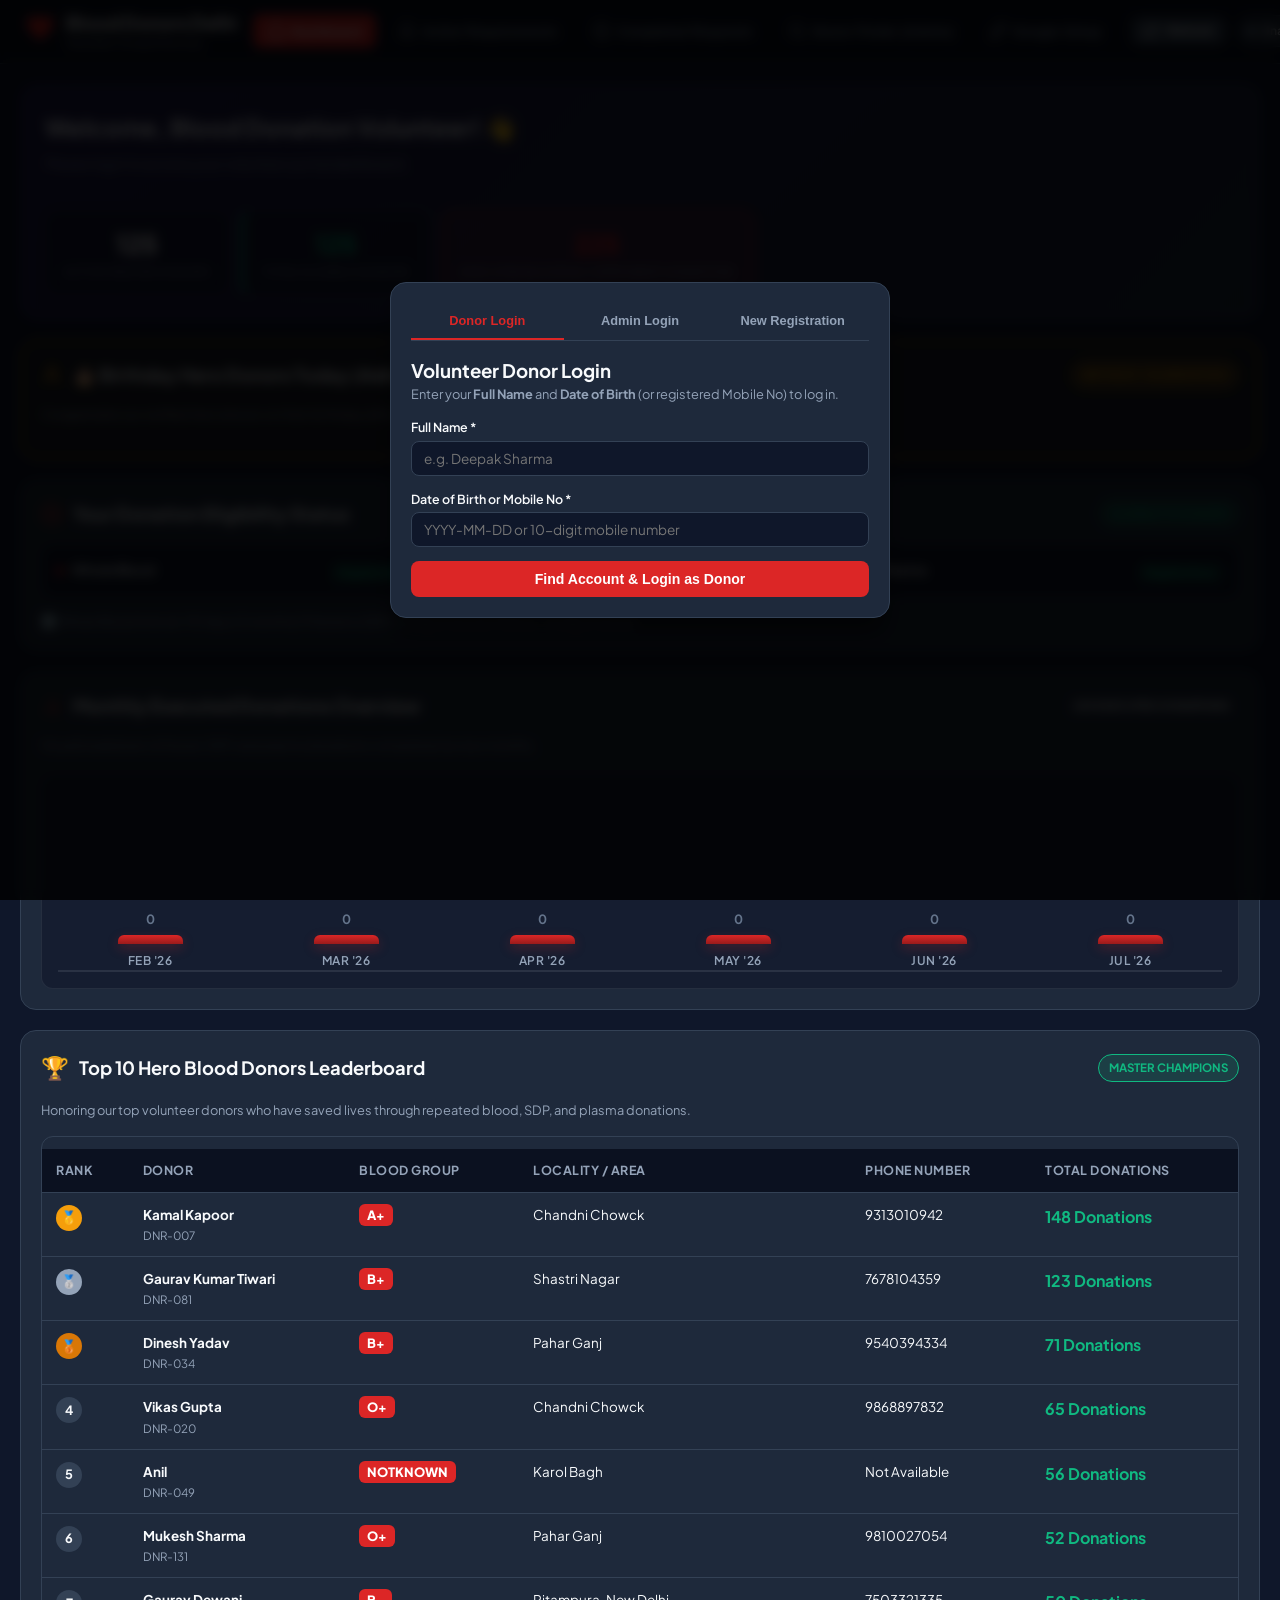
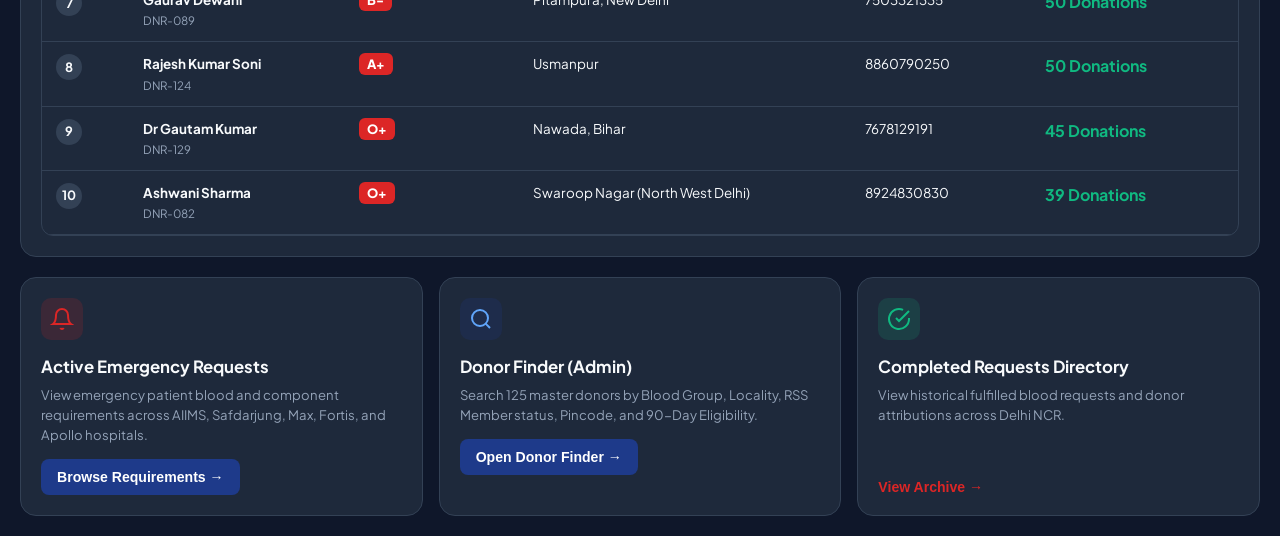
==== commit 75d12f99: "Add files via upload updated the file with all checks by achin" ====
--- a/BloodDonorsDelhi_App.html
+++ b/BloodDonorsDelhi_App.html
@@ -3,10 +3,11 @@
 <head>
   <meta charset="UTF-8">
   <meta name="viewport" content="width=device-width, initial-scale=1.0">
-  <title>Blood Donors Delhi | Volunteer Directory & Donation Portal</title>
+  <title>Blood Donors Delhi | Volunteer Group Directory & Active Requests</title>
+  <meta name="description" content="Official Blood Donors Delhi portal connecting emergency blood requirements with verified volunteer blood, plasma, and platelet donors across Delhi NCR.">
   <link rel="preconnect" href="https://fonts.googleapis.com">
   <link rel="preconnect" href="https://fonts.gstatic.com" crossorigin>
-  <link href="https://fonts.googleapis.com/css2?family=Outfit:wght@400;500;600;700&family=Plus+Jakarta+Sans:wght@400;500;600;700&display=swap" rel="stylesheet">
+  <link href="https://fonts.googleapis.com/css2?family=Outfit:wght@400;500;600;700;800&family=Plus+Jakarta+Sans:wght@400;500;600;700;800&display=swap" rel="stylesheet">
   <style>
 /* ======================================================
    BLOOD DONORS DELHI - STYLESHEET
@@ -123,14 +124,49 @@
   background-color: var(--primary-crimson);
 }
 
-/* Role Visibility Classes */
-.admin-only-item { display: none !important; }
-body.is-admin .admin-only-item { display: flex !important; }
-body.is-admin button.admin-only-item { display: inline-flex !important; }
-
-.donor-only-item { display: none !important; }
-body.is-donor .donor-only-item { display: flex !important; }
-body.is-donor button.donor-only-item { display: inline-flex !important; }
+/* Role Visibility Classes (Strict Overrides for Admin & Donor Roles) */
+.admin-only-item {
+  display: none !important;
+}
+
+body.is-admin button.admin-only-item {
+  display: inline-flex !important;
+}
+
+body.is-admin div.admin-only-item,
+body.is-admin section.admin-only-item:not(.tab-pane) {
+  display: block !important;
+}
+
+body.is-admin span.admin-only-item {
+  display: inline-block !important;
+}
+
+.donor-only-item {
+  display: none !important;
+}
+
+body.is-donor button.donor-only-item {
+  display: inline-flex !important;
+}
+
+body.is-donor div.donor-only-item,
+body.is-donor section.donor-only-item:not(.tab-pane) {
+  display: block !important;
+}
+
+body.is-donor span.donor-only-item {
+  display: inline-block !important;
+}
+
+/* Tab Pane Isolation: Only active tab pane is displayed */
+.tab-pane {
+  display: none !important;
+}
+
+.tab-pane.active {
+  display: block !important;
+}
 
 .user-control {
   display: flex;
@@ -629,40 +665,151 @@
   font-weight: 700;
 }
 
-/* DATA TABLES - NO TABLE CUT OFF FIX */
+/* DATA TABLES - NO TABLE CUT OFF FIX & RED VISUAL SCROLLBAR */
 .table-container {
   background-color: var(--card-bg);
   border: 1px solid var(--card-border);
   border-radius: 12px;
-  overflow-x: auto;
-  width: 100%;
+  overflow-x: auto !important;
+  width: 100% !important;
+  max-width: 100% !important;
   -webkit-overflow-scrolling: touch;
+  margin-top: 16px;
+  scrollbar-width: auto;
+  scrollbar-color: var(--primary-crimson) #0F172A;
+}
+
+.table-container::-webkit-scrollbar {
+  height: 10px;
+}
+.table-container::-webkit-scrollbar-track {
+  background: #0F172A;
+  border-radius: 4px;
+}
+.table-container::-webkit-scrollbar-thumb {
+  background: #DC2626;
+  border-radius: 4px;
+}
+
+/* Visible hint so people know there's more to see + know they can scroll */
+.scroll-hint {
+  margin-top: 12px;
+  font-size: 0.78rem;
+  color: var(--status-orange);
+  background-color: rgba(245, 158, 11, 0.08);
+  border: 1px solid rgba(245, 158, 11, 0.3);
+  border-radius: 8px;
+  padding: 6px 12px;
+  display: inline-block;
+}
+
+/* Keep the ID column pinned & visible while scrolling right through wide tables */
+.sticky-col {
+  position: sticky;
+  left: 0;
+  z-index: 2;
+  background-color: var(--card-bg);
+  box-shadow: 2px 0 6px rgba(0, 0, 0, 0.35);
+}
+
+.data-table thead th.sticky-col {
+  background-color: #0B1120;
+  z-index: 3;
+}
+
+.data-table tbody tr:hover td.sticky-col {
+  background-color: #24334a;
+}
+
+/* Compact tables: fold secondary info into a sub-line under the primary cell so
+   the whole table fits on one screen without needing a forced min-width / scroll. */
+.data-table.compact-table {
+  min-width: 0 !important;
+  width: 100% !important;
+  table-layout: auto;
+}
+
+.compact-table th,
+.compact-table td {
+  white-space: normal;
+  padding: 10px 12px;
+  font-size: 0.82rem;
+  vertical-align: top;
+}
+
+.sub-line {
+  font-size: 0.72rem;
+  color: var(--text-muted);
+  margin-top: 3px;
+  line-height: 1.4;
+  white-space: normal;
+}
+
+/* Row-level eligibility color coding (Donor Finder table) */
+.row-eligible td {
+  background-color: rgba(16, 185, 129, 0.07);
+}
+.row-ineligible td {
+  background-color: rgba(220, 38, 38, 0.09);
+}
+.row-eligible:hover td {
+  background-color: rgba(16, 185, 129, 0.14);
+}
+.row-ineligible:hover td {
+  background-color: rgba(220, 38, 38, 0.16);
+}
+
+.eligibility-legend {
+  display: flex;
+  gap: 20px;
+  align-items: center;
+  margin-top: 12px;
+  font-size: 0.78rem;
+  color: var(--text-muted);
+}
+.legend-dot {
+  display: inline-block;
+  width: 10px;
+  height: 10px;
+  border-radius: 50%;
+  margin-right: 6px;
+  vertical-align: middle;
+}
+.legend-green { background-color: var(--status-green); }
+.legend-red { background-color: var(--primary-crimson); }
+
+/* Leaderboard: extra compact so Top 10 fits in one frame without scrolling */
+.leaderboard-table th,
+.leaderboard-table td {
+  padding: 8px 10px;
+  font-size: 0.8rem;
 }
 
 .data-table {
-  width: 100%;
+  width: 100% !important;
+  min-width: 1450px !important;
   border-collapse: collapse;
   text-align: left;
+  table-layout: auto;
 }
 
 .data-table th {
-  background-color: #0F172A;
+  background-color: #0B1120;
   color: var(--text-muted);
-  font-size: 0.75rem;
+  font-size: 0.78rem;
+  font-weight: 700;
   text-transform: uppercase;
   letter-spacing: 0.5px;
-  padding: 12px 10px;
+  padding: 12px 14px;
   border-bottom: 1px solid var(--card-border);
   white-space: nowrap;
 }
 
 .data-table td {
-  padding: 10px 12px;
+  padding: 12px 14px;
   border-bottom: 1px solid #334155;
-  font-size: 0.82rem;
-  white-space: normal;
-  word-break: break-word;
-  max-width: 200px;
+  font-size: 0.84rem;
+  white-space: nowrap;
 }
 
 .data-table tbody tr:hover {
@@ -1024,15 +1171,99 @@
 
 </style>
 </head>
-<body>
-
-  <!-- Top Navigation Bar -->
+<body class="is-admin">
+
+  <!-- Autocomplete Datalist for Delhi Localities & Areas -->
+  <datalist id="delhiLocalities">
+    <option value="Karol Bagh, Delhi">
+    <option value="Rohini, Delhi">
+    <option value="Connaught Place, Delhi">
+    <option value="Lajpat Nagar, Delhi">
+    <option value="Janakpuri, Delhi">
+    <option value="Pitampura, Delhi">
+    <option value="Dwarka, Delhi">
+    <option value="Saket, Delhi">
+    <option value="Laxmi Nagar, Delhi">
+    <option value="Noida, UP">
+    <option value="Gurgaon, Haryana">
+    <option value="Faridabad, Haryana">
+    <option value="Ghaziabad, UP">
+    <option value="Model Town, Delhi">
+    <option value="Paschim Vihar, Delhi">
+    <option value="Shahdara, Delhi">
+    <option value="Vasant Kunj, Delhi">
+    <option value="South Extension, Delhi">
+    <option value="Civil Lines, Delhi">
+    <option value="Patel Nagar, Delhi">
+    <option value="Shalimar Bagh, Delhi">
+    <option value="Preet Vihar, Delhi">
+    <option value="Rajouri Garden, Delhi">
+    <option value="Mayur Vihar, Delhi">
+    <option value="Dilshad Garden, Delhi">
+    <option value="Kalkaji, Delhi">
+    <option value="Ashok Vihar, Delhi">
+    <option value="Kirti Nagar, Delhi">
+    <option value="Punjabi Bagh, Delhi">
+    <option value="Tilak Nagar, Delhi">
+    <option value="Vikaspuri, Delhi">
+    <option value="Uttam Nagar, Delhi">
+    <option value="Mehrauli, Delhi">
+    <option value="Greater Kailash, Delhi">
+    <option value="Green Park, Delhi">
+    <option value="Hauz Khas, Delhi">
+    <option value="Defence Colony, Delhi">
+    <option value="RK Puram, Delhi">
+    <option value="Munirka, Delhi">
+    <option value="Sarita Vihar, Delhi">
+    <option value="Okhla, Delhi">
+    <option value="Badarpur, Delhi">
+    <option value="Anand Vihar, Delhi">
+    <option value="Vivek Vihar, Delhi">
+    <option value="Geeta Colony, Delhi">
+    <option value="Krishna Nagar, Delhi">
+    <option value="Yamuna Vihar, Delhi">
+    <option value="Burari, Delhi">
+    <option value="Narela, Delhi">
+    <option value="Bawana, Delhi">
+    <option value="Najafgarh, Delhi">
+    <option value="Chattarpur, Delhi">
+    <option value="Sultanpur, Delhi">
+    <option value="Khanpur, Delhi">
+    <option value="Sangam Vihar, Delhi">
+    <option value="Devli, Delhi">
+    <option value="Alaknanda, Delhi">
+    <option value="Chittaranjan Park, Delhi">
+    <option value="Jamia Nagar, Delhi">
+    <option value="Jasola, Delhi">
+    <option value="Vasundhara, Ghaziabad">
+    <option value="Indirapuram, Ghaziabad">
+    <option value="Vaishali, Ghaziabad">
+    <option value="Kaushambi, Ghaziabad">
+    <option value="Crossings Republik, Ghaziabad">
+    <option value="Raj Nagar, Ghaziabad">
+    <option value="Noida Extension, UP">
+    <option value="Cyber City, Gurgaon">
+    <option value="Golf Course Road, Gurgaon">
+    <option value="Sohna Road, Gurgaon">
+    <option value="DLF Phase 1, Gurgaon">
+    <option value="DLF Phase 2, Gurgaon">
+    <option value="DLF Phase 3, Gurgaon">
+    <option value="DLF Phase 4, Gurgaon">
+    <option value="DLF Phase 5, Gurgaon">
+    <option value="Huda City Centre, Gurgaon">
+    <option value="Greater Noida, UP">
+    <option value="Sonipat, Haryana">
+    <option value="Jhajjar, Haryana">
+    <option value="Bahadurgarh, Haryana">
+  </datalist>
+
+  <!-- Top Sticky Navigation Bar -->
   <header class="navbar">
     <div class="nav-container">
       <div class="brand">
         <div class="brand-icon">
-          <svg viewBox="0 0 24 24" fill="none" stroke="currentColor" stroke-width="2">
-            <path d="M12 21.35l-1.45-1.32C5.4 15.36 2 12.28 2 8.5 2 5.42 4.42 3 7.5 3c1.74 0 3.41.81 4.5 2.09C13.09 3.81 14.76 3 16.5 3 19.58 3 22 5.42 22 8.5c0 3.78-3.4 6.86-8.55 11.54L12 21.35z" fill="#DC2626" stroke="#DC2626"/>
+          <svg viewBox="0 0 24 24" fill="none" xmlns="http://www.w3.org/2000/svg">
+            <path d="M12 21.35l-1.45-1.32C5.4 15.36 2 12.28 2 8.5 2 5.42 4.42 3 7.5 3c1.74 0 3.41.81 4.5 2.09C13.09 3.81 14.76 3 16.5 3 19.58 3 22 5.42 22 8.5c0 3.78-3.4 6.86-8.55 11.54L12 21.35z" fill="#DC2626"/>
           </svg>
         </div>
         <div class="brand-text">
@@ -1054,60 +1285,55 @@
           <svg viewBox="0 0 24 24" width="18" height="18" fill="none" stroke="currentColor" stroke-width="2"><path d="M22 11.08V12a10 10 0 1 1-5.93-9.14"></path><polyline points="22 4 12 14.01 9 11.01"></polyline></svg>
           Completed Requests
         </button>
-        
-        <!-- Donor-only Tab -->
         <button class="nav-btn donor-only-item" data-tab="my-profile">
           <svg viewBox="0 0 24 24" width="18" height="18" fill="none" stroke="currentColor" stroke-width="2"><path d="M20 21v-2a4 4 0 0 0-4-4H8a4 4 0 0 0-4 4v2"></path><circle cx="12" cy="7" r="4"></circle></svg>
           My Profile
         </button>
-
-        <!-- Admin-only Tabs -->
-        <button class="nav-btn admin-only-item" data-tab="admin-finder">
-          <svg viewBox="0 0 24 24" width="18" height="18" fill="none" stroke="currentColor" stroke-width="2"><path d="M17 21v-2a4 4 0 0 0-4-4H5a4 4 0 0 0-4 4v2"></path><circle cx="9" cy="7" r="4"></circle><path d="M23 21v-2a4 4 0 0 0-3-3.87"></path><path d="M16 3.13a4 4 0 0 1 0 7.75"></path></svg>
+        <button class="nav-btn admin-only-item" data-tab="donor-finder">
+          <svg viewBox="0 0 24 24" width="18" height="18" fill="none" stroke="currentColor" stroke-width="2"><circle cx="11" cy="11" r="8"></circle><line x1="21" y1="21" x2="16.65" y2="16.65"></line></svg>
           Donor Finder (Admin)
         </button>
         <button class="nav-btn admin-only-item" data-tab="google-setup">
-          <svg viewBox="0 0 24 24" width="18" height="18" fill="none" stroke="currentColor" stroke-width="2"><path d="M19 11H5m14 0a2 2 0 0 12 2v6a2 2 0 0 1-2 2H5a2 2 0 0 1-2-2v-6a2 2 0 0 12-2m14 0V9a2 2 0 00-2-2M5 11V9a2 2 0 0 12-2m0 0V5a2 2 0 0 12-2h6a2 2 0 0 12 2v2M7 7h10"></path></svg>
+          <svg viewBox="0 0 24 24" width="18" height="18" fill="none" stroke="currentColor" stroke-width="2"><path d="M10 13a5 5 0 0 0 7.54.54l3-3a5 5 0 0 0-7.07-7.07l-1.72 1.71"></path><path d="M14 11a5 5 0 0 0-7.54-.54l-3 3a5 5 0 0 0 7.07 7.07l1.71-1.71"></path></svg>
           Google Setup
         </button>
       </nav>
 
       <div class="user-control">
+        <button id="manualRefreshBtn" class="btn btn-secondary btn-sm" title="Refresh data from Google Sheets">
+          <svg viewBox="0 0 24 24" width="16" height="16" fill="none" stroke="currentColor" stroke-width="2"><path d="M23 4v6h-6"></path><path d="M1 20v-6h6"></path><path d="M3.51 9a9 9 0 0 1 14.85-3.36L23 10M1 14l4.64 4.36A9 9 0 0 0 20.49 15"></path></svg>
+          Refresh
+        </button>
         <div id="userBadge" class="user-status-pill guest">
           <span class="dot"></span>
           <span id="userStatusText">Unauthenticated</span>
         </div>
-        <button id="authBtn" class="btn btn-primary btn-sm">Login / Register</button>
+        <button id="authBtn" class="btn btn-crimson btn-sm">Login / Register</button>
       </div>
     </div>
   </header>
 
-  <!-- Main Container -->
+  <!-- Main View Container -->
   <main class="main-content">
-
+    
     <!-- Tab 1: Dashboard View -->
     <section id="tab-dashboard" class="tab-pane active">
       
-      <!-- Welcome Hero Card -->
+      <!-- Hero Header Card -->
       <div class="hero-card">
         <div class="hero-text">
           <h1 id="welcomeHeading">Welcome, Blood Donation Volunteer! 👋</h1>
-          <p id="welcomeSubtext">Log your post-donation details, check eligibility, or search for available life-saving blood donors across Delhi NCR.</p>
-          <div class="hero-actions">
-            <button id="heroLogBtn" class="btn btn-crimson btn-lg">
-              <svg viewBox="0 0 24 24" width="20" height="20" fill="none" stroke="currentColor" stroke-width="2"><path d="M12 5v14M5 12h14"></path></svg>
-              Log Post-Donation Details
-            </button>
-            <button id="heroRegisterBtn" class="btn btn-outline-light btn-lg">
-              Register New Donor
-            </button>
-          </div>
+          <p id="welcomeSubtext">Manage emergency requirements and connect verified blood donors across Delhi NCR.</p>
         </div>
 
         <div class="hero-stats-row">
           <div class="hero-stat-badge">
             <span class="stat-number" id="totalDonorsCount">0</span>
             <span class="stat-label">Active Master Donors</span>
+          </div>
+          <div class="hero-stat-badge" style="border-left: 3px solid #10B981;">
+            <span class="stat-number" id="totalEligibleDonorsCount" style="color: #10B981;">0</span>
+            <span class="stat-label">Total Eligible Donors</span>
           </div>
           <div class="hero-stat-badge highlight-stat">
             <span class="stat-number" id="totalExecutedDonationsCount">0</span>
@@ -1116,25 +1342,26 @@
         </div>
       </div>
 
-      <!-- TODAY'S BIRTHDAY DONORS HERO CARD (ADMIN ONLY) -->
-      <div id="todayBirthdaySection" class="section-card admin-only-item" style="border: 2px solid #F59E0B; background: linear-gradient(135deg, rgba(245, 158, 11, 0.1) 0%, rgba(220, 38, 38, 0.05) 100%);">
+      <!-- Birthday Donors Banner (ADMIN ONLY) -->
+      <div id="todayBirthdaySection" class="section-card admin-only-item" style="border: 1px solid #F59E0B; background: rgba(245, 158, 11, 0.05);">
         <div class="card-header">
           <div class="header-title">
-            <span style="font-size: 1.5rem;">🎂</span>
-            <h2>Today's Birthday Hero Donors! 🎉 (Admin Only)</h2>
+            <svg viewBox="0 0 24 24" width="22" height="22" fill="none" stroke="#F59E0B" stroke-width="2"><path d="M20 21v-2a4 4 0 0 0-4-4H8a4 4 0 0 0-4 4v2"></path><circle cx="12" cy="7" r="4"></circle></svg>
+            <h2>🎂 Birthday Hero Donors Today (Admin Only)</h2>
           </div>
           <span class="badge badge-warning">Birthday Celebrations</span>
         </div>
-        <div id="birthdayDonorsList" style="display: flex; gap: 16px; flex-wrap: wrap; margin-top: 12px;">
-          <!-- Dynamically populated for Admin -->
+        <p class="sub-text">Congratulate our verified hero donors on their birthday with official WhatsApp wish messages!</p>
+        <div id="birthdayDonorsList" style="display: flex; gap: 12px; flex-wrap: wrap; margin-top: 12px;">
+          <!-- Populated dynamically -->
         </div>
       </div>
 
-      <!-- Eligibility Section -->
-      <div class="section-card eligibility-card">
+      <!-- Eligibility Matrix -->
+      <div class="section-card">
         <div class="card-header">
           <div class="header-title">
-            <svg viewBox="0 0 24 24" width="22" height="22" fill="none" stroke="#DC2626" stroke-width="2"><circle cx="12" cy="12" r="10"></circle><polyline points="12 6 12 12 16 14"></polyline></svg>
+            <svg viewBox="0 0 24 24" width="22" height="22" fill="none" stroke="#DC2626" stroke-width="2"><path d="M22 11.08V12a10 10 0 1 1-5.93-9.14"></path><polyline points="22 4 12 14.01 9 11.01"></polyline></svg>
             <h2>Your Donation Eligibility Status</h2>
           </div>
           <span id="eligibilityGlobalBadge" class="badge badge-success">Eligible to Donate</span>
@@ -1144,64 +1371,75 @@
           <div class="eligibility-item">
             <div class="item-info">
               <span class="dot red-dot"></span>
-              <span class="item-name">Whole Blood</span>
+              <span>Whole Blood</span>
             </div>
-            <div class="item-status" id="wholeBloodStatus">
+            <div id="wholeBloodStatus" class="item-status">
               <span class="status-tag status-green">Eligible Now</span>
             </div>
           </div>
-
           <div class="eligibility-item">
             <div class="item-info">
               <span class="dot yellow-dot"></span>
-              <span class="item-name">Platelets (SDP)</span>
+              <span>Platelets (SDP)</span>
             </div>
-            <div class="item-status" id="plateletsStatus">
+            <div id="plateletsStatus" class="item-status">
               <span class="status-tag status-green">Eligible Now</span>
             </div>
           </div>
-
           <div class="eligibility-item">
             <div class="item-info">
               <span class="dot purple-dot"></span>
-              <span class="item-name">Plasma</span>
+              <span>Plasma</span>
             </div>
-            <div class="item-status" id="plasmaStatus">
+            <div id="plasmaStatus" class="item-status">
               <span class="status-tag status-green">Eligible Now</span>
             </div>
           </div>
         </div>
-        <p class="eligibility-note">
-          <svg viewBox="0 0 24 24" width="14" height="14" fill="none" stroke="currentColor" stroke-width="2"><circle cx="12" cy="12" r="10"></circle><line x1="12" y1="16" x2="12" y2="12"></line><line x1="12" y1="8" x2="12.01" y2="8"></line></svg>
-          <strong>3-Month Rule:</strong> Donors can donate whole blood once every 90 days (3 months) to ensure donor safety and recovery.
-        </p>
+        <p class="eligibility-note">ℹ️ Whole Blood interval: 90 days (3 months) | Platelets (SDP): 15 days interval | Plasma: 30 days interval</p>
       </div>
 
-      <!-- TOP 10 HERO DONORS LEADERBOARD -->
+      <!-- Monthly Donations Visual Graph -->
+      <div class="section-card">
+        <div class="card-header">
+          <div class="header-title">
+            <svg viewBox="0 0 24 24" width="22" height="22" fill="none" stroke="#DC2626" stroke-width="2"><line x1="18" y1="20" x2="18" y2="10"></line><line x1="12" y1="20" x2="12" y2="4"></line><line x1="6" y1="20" x2="6" y2="14"></line></svg>
+            <h2>Monthly Executed Donations Overview</h2>
+          </div>
+          <span class="badge badge-crimson" id="totalChartDonationsBadge">0 Total Donations</span>
+        </div>
+        <p class="sub-text">Visual breakdown of blood, SDP, and plasma donations completed across months.</p>
+        
+        <div id="monthlyDonationsChartContainer" style="margin-top: 20px; padding: 16px; background: rgba(15, 23, 42, 0.6); border: 1px solid rgba(226, 232, 240, 0.08); border-radius: 12px;">
+          <!-- Populated dynamically -->
+        </div>
+      </div>
+
+      <!-- Leaderboard: Top 10 Hero Donors -->
       <div class="leaderboard-section">
         <div class="card-header">
           <div class="header-title">
-            <svg viewBox="0 0 24 24" width="22" height="22" fill="none" stroke="#F59E0B" stroke-width="2"><path d="M12 2l3.09 6.26L22 9.27l-5 4.87 1.18 6.88L12 17.77l-6.18 3.25L7 14.14 2 9.27l6.91-1.01L12 2z"></path></svg>
-            <h2>🏆 Top 10 Hero Donors (Highest Donations)</h2>
+            <span style="font-size: 1.4rem;">🏆</span>
+            <h2>Top 10 Hero Blood Donors Leaderboard</h2>
           </div>
-          <span class="badge badge-warning">Volunteer Champions</span>
+          <span class="badge badge-success">Master Champions</span>
         </div>
-
+        <p class="sub-text">Honoring our top volunteer donors who have saved lives through repeated blood, SDP, and plasma donations.</p>
+        
         <div class="table-container">
-          <table class="leaderboard-table">
+          <table class="data-table compact-table leaderboard-table">
             <thead>
               <tr>
-                <th>Rank</th>
-                <th>Donor ID</th>
-                <th>Donor Name</th>
-                <th>Blood Group</th>
-                <th>Locality</th>
-                <th>Mobile Number</th>
-                <th>Total Donations</th>
+                <th>RANK</th>
+                <th>DONOR</th>
+                <th>BLOOD GROUP</th>
+                <th>LOCALITY / AREA</th>
+                <th>PHONE NUMBER</th>
+                <th>TOTAL DONATIONS</th>
               </tr>
             </thead>
             <tbody id="top10LeaderboardTable">
-              <!-- Rendered dynamically -->
+              <!-- Populated dynamically -->
             </tbody>
           </table>
         </div>
@@ -1211,27 +1449,27 @@
       <div class="dashboard-grid">
         <div class="info-card">
           <div class="card-icon red-icon">
-            <svg viewBox="0 0 24 24" width="24" height="24" fill="none" stroke="currentColor" stroke-width="2"><path d="M14 2H6a2 2 0 0 0-2 2v16a2 2 0 0 0 2 2h12a2 2 0 0 0 2-2V8z"></path><polyline points="14 2 14 8 20 8"></polyline><line x1="16" y1="13" x2="8" y2="13"></line><line x1="16" y1="17" x2="8" y2="17"></line><polyline points="10 9 9 9 8 9"></polyline></svg>
+            <svg viewBox="0 0 24 24" width="24" height="24" fill="none" stroke="currentColor" stroke-width="2"><path d="M18 8A6 6 0 0 0 6 8c0 7-3 9-3 9h18s-3-2-3-9"></path><path d="M13.73 21a2 2 0 0 1-3.46 0"></path></svg>
           </div>
-          <h3>Log Post-Donation</h3>
-          <p>Donated blood recently for a group requirement? Submit venue, component, and photo selfie details.</p>
-          <button class="btn btn-link open-log-modal-btn">Log Donation &rarr;</button>
+          <h3>Active Emergency Requests</h3>
+          <p>View emergency patient blood and component requirements across AIIMS, Safdarjung, Max, Fortis, and Apollo hospitals.</p>
+          <button class="btn btn-primary switch-tab-btn" data-target="open-requests">Browse Requirements &rarr;</button>
         </div>
 
         <div class="info-card admin-only-item">
           <div class="card-icon blue-icon">
-            <svg viewBox="0 0 24 24" width="24" height="24" fill="none" stroke="currentColor" stroke-width="2"><path d="M21 21l-6-6m2-5a7 7 0 11-14 0 7 7 0 0114 0z"></path></svg>
+            <svg viewBox="0 0 24 24" width="24" height="24" fill="none" stroke="currentColor" stroke-width="2"><circle cx="11" cy="11" r="8"></circle><line x1="21" y1="21" x2="16.65" y2="16.65"></line></svg>
           </div>
-          <h3>Admin Donor Search</h3>
-          <p>Find eligible donors instantly filtered by locality, pincode, blood group, and 90-day eligibility rule.</p>
-          <button class="btn btn-link switch-tab-btn" data-target="admin-finder">Search Donors &rarr;</button>
+          <h3>Donor Finder (Admin)</h3>
+          <p>Search 125 master donors by Blood Group, Locality, RSS Member status, Pincode, and 90-Day Eligibility.</p>
+          <button class="btn btn-primary switch-tab-btn" data-target="donor-finder">Open Donor Finder &rarr;</button>
         </div>
 
         <div class="info-card">
           <div class="card-icon green-icon">
             <svg viewBox="0 0 24 24" width="24" height="24" fill="none" stroke="currentColor" stroke-width="2"><path d="M22 11.08V12a10 10 0 1 1-5.93-9.14"></path><polyline points="22 4 12 14.01 9 11.01"></polyline></svg>
           </div>
-          <h3>Completed Requests</h3>
+          <h3>Completed Requests Directory</h3>
           <p>View historical fulfilled blood requests and donor attributions across Delhi NCR.</p>
           <button class="btn btn-link switch-tab-btn" data-target="completed-requests">View Archive &rarr;</button>
         </div>
@@ -1262,7 +1500,7 @@
       <div class="pane-header">
         <div>
           <h2>Completed Blood Requests Directory (Latest to Oldest)</h2>
-          <p>Filter fulfilled requirements by Donor ID, Patient ID, or Patient Name.</p>
+          <p>Filter fulfilled requirements by Donor ID, Patient ID, Patient Name, or Donor Name.</p>
         </div>
       </div>
 
@@ -1306,72 +1544,120 @@
 
       <!-- Tabular Completed Requests Data Table -->
       <div class="table-container">
-        <table class="data-table">
+        <table class="data-table compact-table">
           <thead>
             <tr>
-              <th>Req ID</th>
-              <th>Date</th>
-              <th>Patient Name</th>
-              <th>Blood Group</th>
-              <th>Hospital / Area</th>
-              <th>Component</th>
-              <th>Units</th>
-              <th>Hero Donor ID</th>
-              <th>Donor Name</th>
-              <th>Donor Phone</th>
-              <th class="admin-only-item">Actions</th>
+              <th>REQ ID</th>
+              <th>DATE</th>
+              <th>PATIENT</th>
+              <th>HERO DONOR ID</th>
+              <th>DONOR</th>
+              <th>DONOR PHONE</th>
+              <th class="admin-only-item">ACTIONS</th>
             </tr>
           </thead>
           <tbody id="completedRequestsTableBody">
-            <!-- Rendered dynamically sorted latest to oldest -->
+            <!-- Populated dynamically -->
           </tbody>
         </table>
       </div>
     </section>
 
     <!-- Tab 4: My Profile View (DONOR ONLY) -->
-    <section id="tab-my-profile" class="tab-pane">
+    <section id="tab-my-profile" class="tab-pane donor-only-item">
       <div class="pane-header">
         <div>
-          <h2>My Volunteer Profile & Contact Info</h2>
-          <p>Update your constant personal details (Home Address, Pincode, Email, Instagram, Office, Profession).</p>
+          <h2>My Donor Profile & Preferences</h2>
+          <p>Update your personal information, address locality, and contact details.</p>
         </div>
       </div>
 
       <div class="profile-card">
         <form id="myProfileForm">
           <div class="form-grid">
-            <div class="form-group"><label>Donor ID</label><input type="text" id="myProfileId" readonly style="opacity: 0.7;"></div>
-            <div class="form-group"><label>Full Name *</label><input type="text" id="myProfileName" required></div>
-            <div class="form-group"><label>Mobile Number (WhatsApp) *</label><input type="tel" id="myProfilePhone" required placeholder="10-digit WhatsApp number"></div>
-            <div class="form-group"><label>Blood Group *</label><input type="text" id="myProfileBloodGroup" readonly style="opacity: 0.7;"></div>
-            <div class="form-group"><label>Date of Birth</label><input type="text" id="myProfileDob"></div>
-            <div class="form-group"><label>Home Address / Locality *</label><input type="text" id="myProfileHomeArea" required></div>
-            <div class="form-group"><label>Pincode *</label><input type="text" id="myProfilePincode" required></div>
-            <div class="form-group"><label>Email Address</label><input type="email" id="myProfileEmail"></div>
-            <div class="form-group"><label>Instagram Handle ID</label><input type="text" id="myProfileInstagram"></div>
-            <div class="form-group"><label>Office Locality</label><input type="text" id="myProfileOfficeArea"></div>
-            <div class="form-group"><label>Profession</label><input type="text" id="myProfileProfession"></div>
+            <div class="form-group">
+              <label>Donor ID (Read Only)</label>
+              <input type="text" id="myProfileId" readonly disabled style="opacity: 0.7;">
+            </div>
+
+            <div class="form-group">
+              <label>Full Name *</label>
+              <input type="text" id="myProfileName" required>
+            </div>
+
+            <div class="form-group">
+              <label>Mobile Number (WhatsApp) *</label>
+              <input type="tel" id="myProfilePhone" required pattern="[0-9]{10}" maxlength="10" title="Enter 10-digit mobile number">
+            </div>
+
+            <div class="form-group">
+              <label>Blood Group *</label>
+              <input type="text" id="myProfileBloodGroup" readonly disabled style="opacity: 0.7;">
+            </div>
+
+            <div class="form-group">
+              <label>Date of Birth</label>
+              <input type="text" id="myProfileDob" placeholder="YYYY-MM-DD">
+            </div>
+
+            <div class="form-group">
+              <label>RSS Member</label>
+              <select id="myProfileRssMember">
+                <option value="No">No</option>
+                <option value="Yes">Yes</option>
+              </select>
+            </div>
+
+            <div class="form-group">
+              <label>Home Locality / Area *</label>
+              <input type="text" id="myProfileHomeArea" required list="delhiLocalities" placeholder="e.g. Karol Bagh, Delhi">
+            </div>
+
+            <div class="form-group">
+              <label>Pincode *</label>
+              <input type="text" id="myProfilePincode" required pattern="[0-9]{6}" maxlength="6" title="Enter 6-digit pincode">
+            </div>
+
+            <div class="form-group">
+              <label>Email Address</label>
+              <input type="email" id="myProfileEmail" placeholder="email@example.com">
+            </div>
+
+            <div class="form-group">
+              <label>Instagram Handle ID</label>
+              <input type="text" id="myProfileInstagram" placeholder="@handle">
+            </div>
+
+            <div class="form-group">
+              <label>Office Locality / Area</label>
+              <input type="text" id="myProfileOfficeArea" list="delhiLocalities" placeholder="e.g. Connaught Place, Delhi">
+            </div>
+
+            <div class="form-group">
+              <label>Profession / Occupation</label>
+              <input type="text" id="myProfileProfession" placeholder="e.g. Business / Engineer">
+            </div>
           </div>
-          <button type="submit" class="btn btn-crimson" style="margin-top: 16px;">Save Profile Changes</button>
+
+          <button type="submit" class="btn btn-crimson btn-block" style="margin-top: 16px;">Save Profile Changes & Sync to Sheet</button>
         </form>
       </div>
     </section>
 
-    <!-- Tab 5: Admin Donor Finder View (ADMIN ONLY) -->
-    <section id="tab-admin-finder" class="tab-pane">
+    <!-- Tab 5: Donor Finder Directory (ADMIN ONLY) -->
+    <section id="tab-donor-finder" class="tab-pane admin-only-item">
       <div class="pane-header">
         <div>
-          <h2>Admin Donor Master Directory</h2>
-          <p>Search, filter, edit, wish birthdays, and manage all volunteer donors across Delhi locations.</p>
+          <h2>Master Donor Finder Directory (Admin View)</h2>
+          <p>Filter master donors by blood group, component, RSS Member status, or 90-day eligibility.</p>
         </div>
       </div>
 
-      <!-- Multi-Criteria Search & Filter Controls -->
+      <!-- Filter Panel -->
       <div class="filter-panel">
         <div class="search-input-group">
-          <svg viewBox="0 0 24 24" width="18" height="18" fill="none" stroke="currentColor" stroke-width="2"><circle cx="11" cy="11" r="8"></circle><line x1="21" y1="21" x2="16.65" y2="16.65"></line></svg>
-          <input type="text" id="searchInput" placeholder="Search by donor name, phone, locality, or pincode...">
+          <svg viewBox="0 0 24 24" width="18" height="18" fill="none" stroke="#94A3B8" stroke-width="2"><circle cx="11" cy="11" r="8"></circle><line x1="21" y1="21" x2="16.65" y2="16.65"></line></svg>
+          <input type="text" id="searchInput" placeholder="Search by Donor Name, Phone, Locality, Pincode, or ID...">
         </div>
 
         <div class="filter-selects">
@@ -1379,33 +1665,39 @@
             <label>Blood Group</label>
             <select id="filterBloodGroup">
               <option value="ALL">All Blood Groups</option>
-              <option value="A+">A+</option>
-              <option value="A-">A-</option>
-              <option value="B+">B+</option>
-              <option value="B-">B-</option>
-              <option value="O+">O+</option>
-              <option value="O-">O-</option>
-              <option value="AB+">AB+</option>
-              <option value="AB-">AB-</option>
+              <option value="A+">A+</option><option value="A-">A-</option>
+              <option value="B+">B+</option><option value="B-">B-</option>
+              <option value="O+">O+</option><option value="O-">O-</option>
+              <option value="AB+">AB+</option><option value="AB-">AB-</option>
             </select>
           </div>
 
           <div class="select-wrapper">
-            <label>Component Donated</label>
-            <select id="filterComponent">
-              <option value="ALL">All Components</option>
-              <option value="Blood">Whole Blood</option>
-              <option value="Platelets">Platelets (SDP)</option>
-              <option value="Plasma">Plasma</option>
+            <label>Sort Order</label>
+            <select id="donorSortOrder">
+              <option value="MOST_DONATIONS_DESC">Most Donations (Default)</option>
+              <option value="LEAST_DONATIONS_ASC">Least Donations</option>
+              <option value="NAME_ASC">Donor Name (A-Z)</option>
+              <option value="DONOR_ID_ASC">Donor ID (DNR-001 First)</option>
+              <option value="LATEST_DONATION_DESC">Latest Donation Date</option>
             </select>
           </div>
 
           <div class="select-wrapper">
-            <label>Eligibility (3-Month Rule)</label>
+            <label>RSS Member</label>
+            <select id="filterRss">
+              <option value="ALL">All Donors</option>
+              <option value="Yes">RSS Members Only (Yes)</option>
+              <option value="No">Non-RSS Members (No)</option>
+            </select>
+          </div>
+
+          <div class="select-wrapper">
+            <label>Eligibility Status</label>
             <select id="filterEligibility">
-              <option value="ALL">All Donors</option>
-              <option value="ELIGIBLE">Eligible Only (>= 90 Days)</option>
-              <option value="INELIGIBLE">Ineligible (< 90 Days)</option>
+              <option value="ALL">All Statuses</option>
+              <option value="ELIGIBLE">Eligible Now</option>
+              <option value="INELIGIBLE">Ineligible</option>
             </select>
           </div>
 
@@ -1413,45 +1705,42 @@
         </div>
       </div>
 
-      <!-- Donors Table -->
+      <!-- Data Table Container -->
+      <div class="eligibility-legend">
+        <span><span class="legend-dot legend-green"></span> Green row = Eligible now</span>
+        <span><span class="legend-dot legend-red"></span> Red row = Ineligible</span>
+      </div>
       <div class="table-container">
-        <table class="data-table">
+        <table class="data-table compact-table">
           <thead>
             <tr>
-              <th>Donor ID</th>
-              <th>Donor Name</th>
-              <th>Blood Group</th>
-              <th>Total Donations</th>
-              <th>Locality / Address</th>
-              <th>Pincode</th>
-              <th>Mobile Number</th>
-              <th>Age</th>
-              <th>Last Donation</th>
-              <th>Eligibility Status</th>
-              <th>Actions</th>
+              <th style="width: 90px;">DONOR ID</th>
+              <th style="max-width: 200px;">DONOR NAME</th>
+              <th style="width: 75px; text-align: center;">BLOOD GROUP</th>
+              <th style="max-width: 160px;">HOME LOCALITY & PINCODE</th>
+              <th style="width: 120px;">MOBILE NUMBER</th>
+              <th style="width: 130px;">NEXT ELIGIBILITY DATE</th>
+              <th style="width: 120px;">ACTIONS</th>
             </tr>
           </thead>
           <tbody id="donorsTableBody">
-            <!-- Rendered dynamically -->
+            <!-- Populated dynamically -->
           </tbody>
         </table>
       </div>
-
     </section>
 
-    <!-- Tab 6: Google Setup & Backend Code (ADMIN ONLY) -->
-    <section id="tab-google-setup" class="tab-pane">
+    <!-- Tab 6: Google Webhook Setup (ADMIN ONLY) -->
+    <section id="tab-google-setup" class="tab-pane admin-only-item">
       <div class="pane-header">
         <div>
-          <h2>Google Drive & Google Sheets Integration</h2>
-          <p>Link your web application directly to your Gmail account to systematically store patient & donor files in Google Drive and sync 3 Google Sheets tabs (<code>Donor master</code>, <code>Active Requests</code>, <code>Completed Requests</code>).</p>
+          <h2>Google Apps Script Live Integration Setup</h2>
+          <p>Connect this portal with your Google Sheets & Google Drive for real-time synchronization.</p>
         </div>
-        <div id="connectionStatusBadge" class="badge badge-warning">Checking Connection...</div>
+        <div id="connectionStatusBadge" class="badge badge-warning">Not Connected</div>
       </div>
 
       <div class="google-setup-card">
-        <h3>Google Apps Script Webhook Endpoint</h3>
-        
         <div class="webhook-config-box">
           <label><strong>Google Apps Script Webhook URL:</strong></label>
           <div class="input-with-button">
@@ -1495,15 +1784,15 @@
         <h3>Volunteer Donor Login</h3>
         <p class="sub-text">Enter your <strong>Full Name</strong> and <strong>Date of Birth</strong> (or registered Mobile No) to log in.</p>
 
-        <form id="donorLoginForm">
+        <form id="donorLoginForm" autocomplete="off">
           <div class="form-group">
             <label>Full Name *</label>
-            <input type="text" id="loginName" placeholder="e.g. Deepak Sharma" required>
+            <input type="text" id="loginName" name="donorLoginName" placeholder="e.g. Deepak Sharma" autocomplete="off" required>
           </div>
 
           <div class="form-group">
             <label>Date of Birth or Mobile No *</label>
-            <input type="text" id="loginDob" placeholder="YYYY-MM-DD or 10-digit mobile number" required>
+            <input type="text" id="loginDob" name="donorLoginDob" placeholder="YYYY-MM-DD or 10-digit mobile number" autocomplete="off" required>
           </div>
 
           <button type="submit" class="btn btn-crimson btn-block">Find Account & Login as Donor</button>
@@ -1515,21 +1804,22 @@
         <h3>Admin Portal Login</h3>
         <p class="sub-text">Enter Administrator credentials to manage master donor directory and requirements.</p>
 
-        <form id="adminLoginForm">
+        <form id="adminLoginForm" autocomplete="off">
           <div class="form-group">
             <label>Admin Username / Name *</label>
-            <input type="text" id="adminUser" placeholder="admin" required>
+            <input type="text" id="adminUser" name="adminLoginUser" placeholder="admin" autocomplete="off" required>
           </div>
 
           <div class="form-group">
             <label>Admin Password / Passcode *</label>
-            <input type="password" id="adminPass" placeholder="Enter admin passcode" required>
+            <input type="password" id="adminPass" name="adminLoginPass" placeholder="Enter admin passcode" autocomplete="new-password" required>
           </div>
 
           <button type="submit" class="btn btn-primary btn-block">Login as Administrator</button>
         </form>
       </div>
 
+      
       <!-- Registration Form -->
       <div id="registerFormPane" class="modal-pane">
         <h3>New Donor Registration</h3>
@@ -1538,7 +1828,7 @@
         <form id="registerForm">
           <div class="form-grid">
             <div class="form-group"><label>Full Name *</label><input type="text" id="regName" required placeholder="e.g. Rajesh Sharma"></div>
-            <div class="form-group"><label>Mobile Number (WhatsApp) *</label><input type="tel" id="regPhone" required placeholder="10-digit WhatsApp number"></div>
+            <div class="form-group"><label>Mobile Number (WhatsApp) *</label><input type="tel" id="regPhone" required pattern="[0-9]{10}" maxlength="10" placeholder="10-digit WhatsApp number"></div>
             <div class="form-group">
               <label>Blood Group *</label>
               <select id="regBloodGroup" required>
@@ -1548,11 +1838,21 @@
               </select>
             </div>
             <div class="form-group"><label>Date of Birth *</label><input type="date" id="regDob" required></div>
+            <div class="form-group">
+              <label>RSS Member *</label>
+              <select id="regRssMember" required>
+                <option value="No">No</option>
+                <option value="Yes">Yes</option>
+              </select>
+            </div>
+            <div class="form-group"><label>No. of Blood Donations done till date</label><input type="number" id="regBloodCount" min="0" value="1"></div>
+            <div class="form-group"><label>No. of Plasma Donations done till date</label><input type="number" id="regPlasmaCount" min="0" value="0"></div>
+            <div class="form-group"><label>No. of Platelets Donations done till date</label><input type="number" id="regPlateletsCount" min="0" value="0"></div>
             <div class="form-group"><label>Email Address</label><input type="email" id="regEmail" placeholder="email@example.com"></div>
             <div class="form-group"><label>Instagram Handle ID</label><input type="text" id="regInstagram" placeholder="@handle"></div>
-            <div class="form-group"><label>Home Locality / Address *</label><input type="text" id="regHomeArea" required placeholder="e.g. Karol Bagh, Delhi"></div>
-            <div class="form-group"><label>Pincode *</label><input type="text" id="regPincode" required placeholder="e.g. 110005"></div>
-            <div class="form-group"><label>Office Locality / Address</label><input type="text" id="regOfficeArea" placeholder="e.g. Connaught Place"></div>
+            <div class="form-group"><label>Home Locality / Area *</label><input type="text" id="regHomeArea" required list="delhiLocalities" placeholder="e.g. Karol Bagh, Delhi"></div>
+            <div class="form-group"><label>Pincode *</label><input type="text" id="regPincode" required pattern="[0-9]{6}" maxlength="6" placeholder="e.g. 110005"></div>
+            <div class="form-group"><label>Office Locality / Area</label><input type="text" id="regOfficeArea" list="delhiLocalities" placeholder="e.g. Connaught Place, Delhi"></div>
             <div class="form-group"><label>Profession / Occupation</label><input type="text" id="regProfession" placeholder="e.g. Business / Engineer"></div>
           </div>
 
@@ -1586,6 +1886,11 @@
           <div class="form-group">
             <label>Upload Hospital Recommendation Letter / Patient Photo</label>
             <input type="file" id="waFile" accept="image/*,application/pdf">
+          </div>
+
+          <div class="form-group">
+            <label>Upload Family Donation Slip</label>
+            <input type="file" id="waFamilySlipFile" accept="image/*,application/pdf">
           </div>
 
           <button type="button" id="btnParseWa" class="btn btn-crimson btn-block">Parse Text & Create Active Requirement</button>
@@ -1620,6 +1925,11 @@
             <input type="file" id="reqFile" accept="image/*,application/pdf">
           </div>
 
+          <div class="form-group">
+            <label>Upload Family Donation Slip</label>
+            <input type="file" id="manualFamilySlipFile" accept="image/*,application/pdf">
+          </div>
+
           <button type="submit" class="btn btn-crimson btn-block">Post Patient Requirement</button>
         </form>
       </div>
@@ -1652,7 +1962,7 @@
               <option value="Plasma">Plasma</option>
             </select>
           </div>
-          <div class="form-group"><label>Units Donated *</label><input type="number" id="logUnits" min="1" max="10" value="1" required></div>
+          <div class="form-group"><label>Units Donated today *</label><input type="number" id="logUnits" min="1" max="10" value="1" required></div>
           <div class="form-group"><label>Hospital / Donation Venue *</label><input type="text" id="logVenue" placeholder="e.g. Kalawati Saran Children Hospital" required></div>
           
           <div class="form-group">
@@ -1666,7 +1976,7 @@
             </select>
           </div>
           <div class="form-group">
-            <label>Total Donation Count (Auto / Editable) *</label>
+            <label id="logCountLabel">Total Donation Count of Whole Blood till date (including today's donation) *</label>
             <input type="number" id="logCount" min="1" required>
           </div>
         </div>
@@ -1698,7 +2008,7 @@
 
         <div class="form-grid">
           <div class="form-group"><label>Full Name *</label><input type="text" id="editName" required></div>
-          <div class="form-group"><label>Mobile Number (WhatsApp) *</label><input type="tel" id="editPhone" required></div>
+          <div class="form-group"><label>Mobile Number (WhatsApp) *</label><input type="tel" id="editPhone" required pattern="[0-9]{10}" maxlength="10"></div>
           <div class="form-group">
             <label>Blood Group *</label>
             <select id="editBloodGroup" required>
@@ -1706,11 +2016,29 @@
               <option value="O+">O+</option><option value="O-">O-</option><option value="AB+">AB+</option><option value="AB-">AB-</option>
             </select>
           </div>
+          <div class="form-group">
+            <label>RSS Member *</label>
+            <select id="editRssMember">
+              <option value="No">No</option>
+              <option value="Yes">Yes</option>
+            </select>
+          </div>
           <div class="form-group"><label>Date of Birth</label><input type="text" id="editDob" placeholder="YYYY-MM-DD"></div>
-          <div class="form-group"><label>Home Address / Locality *</label><input type="text" id="editHomeArea" required></div>
-          <div class="form-group"><label>Pincode *</label><input type="text" id="editPincode" required></div>
-          <div class="form-group"><label>Office Locality</label><input type="text" id="editOfficeArea"></div>
+          <div class="form-group"><label>Home Locality / Area *</label><input type="text" id="editHomeArea" required list="delhiLocalities"></div>
+          <div class="form-group"><label>Pincode *</label><input type="text" id="editPincode" required pattern="[0-9]{6}" maxlength="6"></div>
+          <div class="form-group"><label>Office Locality / Area</label><input type="text" id="editOfficeArea" list="delhiLocalities"></div>
           <div class="form-group"><label>Profession</label><input type="text" id="editProfession"></div>
+          <div class="form-group">
+            <label>Admin Override: Eligibility Status</label>
+            <select id="editEligibilityStatus">
+              <option value="Eligible">Eligible Now</option>
+              <option value="Ineligible">Ineligible</option>
+            </select>
+          </div>
+          <div class="form-group">
+            <label>Admin Override: Next Eligibility Date</label>
+            <input type="date" id="editNextEligibilityDate">
+          </div>
         </div>
 
         <button type="submit" class="btn btn-primary btn-block">Save Profile Changes</button>
@@ -2670,7 +2998,7 @@
     "name": "Ankush Sharma",
     "phone": "8447913631",
     "bloodGroup": "B+",
-    "dob": "1997-07-19",
+    "dob": "1997-07-20",
     "age": 29,
     "email": "ankush.220210@gmail.com",
     "instagram": "Not Available",
@@ -10325,27 +10653,11 @@
   }
 ];
 
-
-
-function parseJsDate(dateStr) {
-  if (!dateStr || dateStr === "Not Available" || dateStr === "N/A") return 0;
-  var s = String(dateStr).trim();
-  s = s.replace(" ", "T");
-  var d = new Date(s);
-  if (!isNaN(d.getTime())) return d.getTime();
-  
-  var m = s.match(/(\d{4})[-/](\d{1,2})[-/](\d{1,2})/);
-  if (m) {
-    return new Date(parseInt(m[1]), parseInt(m[2]) - 1, parseInt(m[3])).getTime();
-  }
-  return 0;
-}
-
 /* ======================================================
-   BLOOD DONORS DELHI - APPLICATION LOGIC
-   Official Hindi WhatsApp Congratulatory Message,
-   3 Component Counters (Blood, Platelets, Plasma),
-   Aggressive Question Cleaner & Admin Security
+   BLOOD DONORS DELHI - APPLICATION LOGIC (v2.0)
+   Unique Donor ID Generation, Conditional RSS Congratulatory Line,
+   Family Donation Slip Upload, 3 Initial Component Counts,
+   Locality Autocomplete, Admin Eligibility Overrides & Live Sync
    ====================================================== */
 
 const DEFAULT_WEBHOOK_URL = "https://script.google.com/macros/s/AKfycbxoLmVXaSL3jnLwnbElh8lXzIhKLo2rQsdO9XKykyyy5DXtKT_KfC17FlAPjmsDeDdWzQ/exec";
@@ -10364,13 +10676,17 @@
 const ELIGIBILITY_DAYS = 90;
 const CURRENT_APP_DATE = new Date("2026-07-19");
 
+// Admin credentials (change these to your own secret values before deploying).
+// Username match is case-insensitive; password match is case-sensitive.
+const ADMIN_USERNAME = "admin";
+const ADMIN_PASSCODE = "Blood@123";
+
 document.addEventListener("DOMContentLoaded", () => {
   initData();
   setupEventListeners();
   renderAllViews();
   fetchLiveDataFromGoogleSheets(false);
   checkAuthenticationGuard();
-  setInterval(() => fetchLiveDataFromGoogleSheets(false), 60000);
 });
 
 function initData() {
@@ -10381,9 +10697,12 @@
   if (typeof INITIAL_DONORS !== "undefined") {
     appState.donors = INITIAL_DONORS.map(d => ({
       ...d,
+      rssMember: d.rssMember || "No",
       bloodDonations: d.bloodDonations || d.totalDonations || 1,
       plateletsDonations: d.plateletsDonations || 0,
-      plasmaDonations: d.plasmaDonations || 0
+      plasmaDonations: d.plasmaDonations || 0,
+      eligibilityStatus: d.eligibilityStatus || "Eligible",
+      nextEligibilityDate: d.nextEligibilityDate || "Eligible Now"
     }));
   }
   if (typeof INITIAL_COMPLETED_REQUIREMENTS !== "undefined") {
@@ -10404,16 +10723,13 @@
 
 function cleanWaValue(rawVal) {
   if (!rawVal) return "";
-  let s = String(rawVal).trim();
-  s = s.replace(/\*/g, "");
-
-  // If line starts with N# or N. (e.g. "1# Required Blood - B Negative" or "3# Replacement with other blood group - not allowed")
+  let s = String(rawVal).trim().replace(/\*/g, "");
+
   const numMatch = s.match(/^(?:\d+#|\d+\.)\s*(.*?)(?:[~\-:–=]\s*)(.*)$/s);
   if (numMatch) {
     s = numMatch[2].trim();
   }
 
-  // Strip explicit question prefixes regardless of delimiter used
   const questionPrefixes = [
     /^(?:1#|1\.)?\s*Required\s*(?:Blood\s*or\s*platelets)?\s*(?:\(.*\))?[\s~:\-–=]*/i,
     /^(?:2#|2\.)?\s*Blood\s*Group[\s~:\-–=]*/i,
@@ -10430,14 +10746,13 @@
     /^(?:13#|13\.)?\s*Attendant\s*Name[\s~:\-–=]*/i,
     /^(?:14#|14\.)?\s*Attendant\s*Phone\s*(?:No)?\s*(?:\(.*\))?[\s~:\-–=]*/i,
     /^(?:15#|15\.)?\s*Family\s*Member\s*Donation[\s~:\-–=]*/i,
-    /^(?:16#|16\.)?\s*Blood\s*Donation\s*Timings\s*(?:\(.*\))?[\s~:\-–=]*/i,
+    /^(?:16#|16\.)?\s*Blood\s*Donation\s*Timings\s*(?:\(.*\))?[\s~:\-–=]*/i
   ];
 
   questionPrefixes.forEach(pat => {
     s = s.replace(pat, "");
   });
 
-  // Strip remaining parenthetical headers
   s = s.replace(/Blood Donation Timings \([^)]*\)/gi, "");
   s = s.replace(/Required \(Blood or platelets\)/gi, "");
   s = s.replace(/Replacement with other blood group\([^)]*\)/gi, "");
@@ -10453,9 +10768,36 @@
   return s.trim();
 }
 
+function parseJsDate(dateStr) {
+  if (!dateStr || dateStr === "Not Available" || dateStr === "N/A") return 0;
+  let s = String(dateStr).trim().replace(" ", "T");
+  let d = new Date(s);
+  if (!isNaN(d.getTime())) return d.getTime();
+  
+  let m = s.match(/(\d{4})[-/](\d{1,2})[-/](\d{1,2})/);
+  if (m) {
+    return new Date(parseInt(m[1]), parseInt(m[2]) - 1, parseInt(m[3])).getTime();
+  }
+  return 0;
+}
+
+function generateUniqueDonorId() {
+  let maxNum = 0;
+  appState.donors.forEach(d => {
+    const match = String(d.id || "").match(/DNR-(\d+)/i);
+    if (match) {
+      const n = parseInt(match[1]);
+      if (n > maxNum) maxNum = n;
+    }
+  });
+  return `DNR-${String(maxNum + 1).padStart(3, '0')}`;
+}
+
 function checkAuthenticationGuard() {
   const authModal = document.getElementById("authModal");
+  if (!authModal) return;
   if (!appState.currentUser && !appState.userRole) {
+    switchModalTab("donor-login");
     authModal.classList.add("strict-lock");
     authModal.classList.add("active");
   } else {
@@ -10490,6 +10832,8 @@
   }
 }
 
+let latestFetchSeq = 0;
+
 function fetchLiveDataFromGoogleSheets(userTriggered = false) {
   const url = appState.webhookUrl;
   if (!url) return;
@@ -10500,26 +10844,45 @@
     badge.textContent = "Syncing with Google Sheets...";
   }
 
-  const scriptId = "jsonp_google_sheets_script";
-  const existingScript = document.getElementById(scriptId);
-  if (existingScript) existingScript.remove();
+  // Each request gets its own sequence number + its own JSONP callback name.
+  // If an older, slower request's response arrives AFTER a newer one (out-of-order,
+  // e.g. the 60-second auto-refresh overlapping a just-triggered manual refresh right
+  // after logging a donation), we now DISCARD the stale response instead of letting it
+  // wipe out fresher data. This is what caused completed requests to "flash and disappear".
+  const mySeq = ++latestFetchSeq;
+  const callbackName = "handleSheetsData_" + mySeq;
+  const scriptId = "jsonp_google_sheets_script_" + mySeq;
+
+  window[callbackName] = function(response) {
+    delete window[callbackName];
+    const scr = document.getElementById(scriptId);
+    if (scr) scr.remove();
+    if (mySeq !== latestFetchSeq) return; // stale response, ignore
+    applySheetsData(response, badge);
+  };
 
   const script = document.createElement("script");
   script.id = scriptId;
-  script.src = `${url}?action=FETCH_LIVE&callback=handleSheetsData&t=${Date.now()}`;
+  script.src = `${url}?action=FETCH_LIVE&callback=${callbackName}&t=${Date.now()}`;
   script.onerror = () => {
+    delete window[callbackName];
+    if (mySeq !== latestFetchSeq) return;
     if (badge) {
       badge.className = "badge badge-warning";
       badge.textContent = "Offline Mode";
     }
-    if (userTriggered) showToast("Could not sync with Google Sheets. Check script deployment settings.");
+    if (userTriggered) showToast("Could not sync with Google Sheets. Check script deployment URL.");
   };
 
   document.body.appendChild(script);
 }
 
-window.handleSheetsData = function(response) {
-  const badge = document.getElementById("connectionStatusBadge");
+function normalizeRss(val) {
+  const v = String(val === undefined || val === null ? "" : val).trim().toLowerCase();
+  return (v === "yes" || v === "true" || v === "1") ? "Yes" : "No";
+}
+
+function applySheetsData(response, badge) {
   const details = document.getElementById("connectionDetailsText");
 
   if (response && response.status === "SUCCESS") {
@@ -10527,8 +10890,8 @@
 
     if (response.donors && response.donors.length > 0) {
       appState.donors = response.donors.map(d => {
-        const tot = parseInt(d["Total Donations"]) || 1;
-        const bld = parseInt(d["Blood Donations Count"]) || tot;
+        const tot = parseInt(d["Total Donations"]) || 0;
+        const bld = parseInt(d["Blood Donations Count"]) || tot || 1;
         const plt = parseInt(d["Platelets Donations Count"]) || 0;
         const plsm = parseInt(d["Plasma Donations Count"]) || 0;
 
@@ -10545,12 +10908,15 @@
           pincode: String(d["Pincode"] || d.pincode || ""),
           officeArea: String(d["Office Address / Locality"] || d.officeArea || "Not Available"),
           profession: String(d["Profession"] || d.profession || "Not Available"),
-          totalDonations: bld + plt + plsm || tot,
+          totalDonations: bld + plt + plsm || 1,
           bloodDonations: bld,
           plateletsDonations: plt,
           plasmaDonations: plsm,
-          lastDonationDate: String(d["Last Donation Date"] || d.lastDonationDate || "Not Available"),
-          lastComponent: String(d["Last Component"] || d.lastComponent || "Blood")
+          rssMember: normalizeRss(d["RSS Member"] ?? d["RSS MEMBER"] ?? d["RSS"] ?? d["RSS Member (Yes/No)"] ?? d.rssMember),
+          eligibilityStatus: String(d["Eligibility Status"] ?? d["ELIGIBILITY STATUS"] ?? d["Eligibility"] ?? d["Status"] ?? d.eligibilityStatus ?? "Eligible"),
+          nextEligibilityDate: String(d["Next Eligibility Date"] ?? d["NEXT ELIGIBILITY DATE"] ?? d["Next Eligibility"] ?? d["Eligibility Date"] ?? d.nextEligibilityDate ?? "Eligible Now"),
+          lastDonationDate: String(d["Last Donation Date"] ?? d.lastDonationDate ?? "Not Available"),
+          lastComponent: String(d["Last Component"] ?? d.lastComponent ?? "Blood")
         };
       });
     }
@@ -10576,13 +10942,14 @@
         attendantPhone: cleanWaValue(r["14# Attendant Phone No"] || r.attendantPhone || ""),
         familyMemberDonation: cleanWaValue(r["15# Family Member Donation"] || r.familyMemberDonation || ""),
         donationTimings: cleanWaValue(r["16# Blood Donation Timings"] || r.donationTimings || ""),
-        driveFolderUrl: String(r["Google Drive Folder URL"] || r.driveFolderUrl || "")
+        driveFolderUrl: String(r["Google Drive Folder URL"] || r.driveFolderUrl || ""),
+        familySlipUrl: String(r["Family Donation Slip Drive URL"] || r.familySlipUrl || "")
       }));
     }
 
-    if (response.completedRequirements) {
+    if (response.completedRequirements && response.completedRequirements.length > 0) {
       appState.completedRequirements = response.completedRequirements.map(c => ({
-        reqId: String(c["Patient Requirement ID"] || c.reqId || ""),
+        reqId: String(c["Patient Requirement ID"] || c["reqId"] || c["Requirement ID"] || c["REQ ID"] || "REQ-HIST"),
         postedDate: String(c["Requirement Posted Timestamp"] || c.postedDate || ""),
         status: "Completed",
         requiredComponent: cleanWaValue(c["1# Required (Blood or platelets)"] || c.requiredComponent || "Blood"),
@@ -10602,6 +10969,7 @@
         familyMemberDonation: cleanWaValue(c["15# Family Member Donation"] || c.familyMemberDonation || ""),
         donationTimings: cleanWaValue(c["16# Blood Donation Timings"] || c.donationTimings || ""),
         driveFolderUrl: String(c["Google Drive Folder URL"] || c.driveFolderUrl || ""),
+        familySlipUrl: String(c["Family Donation Slip Drive URL"] || c.familySlipUrl || ""),
         completedDate: String(c["Completed Date"] || c.completedDate || ""),
         donorId: String(c["Donor ID"] || c.donorId || ""),
         donorName: String(c["Donor Name"] || c.donorName || ""),
@@ -10615,30 +10983,65 @@
       badge.textContent = "Synced with Google Sheets ✓";
     }
     if (details) {
-      details.textContent = `Connected live to Google Sheets (${response.spreadsheetName || 'Active'}). Loaded ${appState.donors.length} donors & ${appState.completedRequirements.length} completed requests!`;
+      details.textContent = `Connected live to Google Sheets (${response.spreadsheetName || 'Active'}). Loaded ${appState.donors.length} donors!`;
     }
 
     renderAllViews();
-    showToast(`Synced Live Google Sheets! Loaded ${appState.donors.length} Donors, ${appState.activeRequirements.length} Active, ${appState.completedRequirements.length} Completed.`);
   }
-};
-
-function getEligibilityInfo(lastDonationDateStr) {
-  if (!lastDonationDateStr || lastDonationDateStr === "Not Available") {
-    return { isEligible: true, daysElapsed: 999, daysRemaining: 0 };
+}
+
+function getEligibilityInfo(donor) {
+  if (!donor) return { isEligible: true, statusText: "Eligible Now", nextDateStr: "Eligible Now" };
+
+  const rawStatus = String(donor.eligibilityStatus || "").trim().toLowerCase();
+  let rawNextDate = String(donor.nextEligibilityDate || "").trim();
+
+  if (rawNextDate.includes("T")) {
+    rawNextDate = rawNextDate.split("T")[0];
   }
-  const lastDate = new Date(lastDonationDateStr);
-  if (isNaN(lastDate.getTime())) {
-    return { isEligible: true, daysElapsed: 999, daysRemaining: 0 };
+
+  // 1. Evaluate explicit Next Eligibility Date from Col S if present
+  if (rawNextDate && rawNextDate !== "Eligible Now" && rawNextDate !== "Not Available" && rawNextDate !== "N/A" && rawNextDate !== "undefined") {
+    const nextDate = new Date(rawNextDate);
+    if (!isNaN(nextDate.getTime())) {
+      const today = new Date(CURRENT_APP_DATE.getFullYear(), CURRENT_APP_DATE.getMonth(), CURRENT_APP_DATE.getDate());
+      const target = new Date(nextDate.getFullYear(), nextDate.getMonth(), nextDate.getDate());
+
+      if (target > today) {
+        const formattedDateStr = nextDate.toISOString().split("T")[0];
+        return { isEligible: false, statusText: "Ineligible", nextDateStr: formattedDateStr };
+      } else {
+        return { isEligible: true, statusText: "Eligible Now", nextDateStr: "Eligible Now" };
+      }
+    } else {
+      if (rawStatus.includes("ineligible") || rawStatus === "no" || rawStatus === "in-eligible") {
+        return { isEligible: false, statusText: "Ineligible", nextDateStr: rawNextDate };
+      }
+    }
   }
-  const diffTime = CURRENT_APP_DATE.getTime() - lastDate.getTime();
-  const daysElapsed = Math.floor(diffTime / (1000 * 3600 * 24));
-  if (daysElapsed >= ELIGIBILITY_DAYS) {
-    return { isEligible: true, daysElapsed: daysElapsed, daysRemaining: 0 };
-  } else {
-    const daysRemaining = ELIGIBILITY_DAYS - daysElapsed;
-    return { isEligible: false, daysElapsed: daysElapsed, daysRemaining: daysRemaining };
+
+  // 2. Evaluate explicit Eligibility Status from Col R
+  if (rawStatus.includes("ineligible") || rawStatus === "no" || rawStatus === "in-eligible" || rawStatus === "false") {
+    return { isEligible: false, statusText: "Ineligible", nextDateStr: rawNextDate || "Ineligible" };
   }
+
+  // 3. Fallback to 90-day calculation from lastDonationDate
+  const lastDonationDateStr = donor.lastDonationDate;
+  if (lastDonationDateStr && lastDonationDateStr !== "Not Available") {
+    const lastDate = new Date(lastDonationDateStr);
+    if (!isNaN(lastDate.getTime())) {
+      const diffTime = CURRENT_APP_DATE.getTime() - lastDate.getTime();
+      const daysElapsed = Math.floor(diffTime / (1000 * 3600 * 24));
+
+      if (daysElapsed < ELIGIBILITY_DAYS) {
+        const nextDate = new Date(lastDate.getTime() + (ELIGIBILITY_DAYS * 24 * 60 * 60 * 1000));
+        const nextDateStr = nextDate.toISOString().split("T")[0];
+        return { isEligible: false, statusText: "Ineligible", nextDateStr: nextDateStr };
+      }
+    }
+  }
+
+  return { isEligible: true, statusText: "Eligible Now", nextDateStr: "Eligible Now" };
 }
 
 function setupEventListeners() {
@@ -10655,10 +11058,16 @@
       appState.currentUser = null;
       appState.userRole = null;
       appState.isAdmin = false;
+      document.getElementById("donorLoginForm").reset();
+      document.getElementById("adminLoginForm").reset();
+      const regForm = document.getElementById("registerForm");
+      if (regForm) regForm.reset();
+      switchModalTab("donor-login");
       showToast("Logged out successfully");
       applyRolePermissions();
       checkAuthenticationGuard();
     } else {
+      switchModalTab("donor-login");
       openModal("authModal");
     }
   });
@@ -10726,25 +11135,21 @@
     });
   });
 
-  // Donor Login Form Submit
   document.getElementById("donorLoginForm").addEventListener("submit", (e) => {
     e.preventDefault();
     handleDonorLogin();
   });
 
-  // Admin Login Form Submit
   document.getElementById("adminLoginForm").addEventListener("submit", (e) => {
     e.preventDefault();
     handleAdminLogin();
   });
 
-  // Registration Form Submit
   document.getElementById("registerForm").addEventListener("submit", (e) => {
     e.preventDefault();
     handleRegistration();
   });
 
-  // My Profile Form Submit
   const profileForm = document.getElementById("myProfileForm");
   if (profileForm) {
     profileForm.addEventListener("submit", (e) => {
@@ -10771,18 +11176,19 @@
 
   document.getElementById("searchInput").addEventListener("input", () => renderDonorsTable());
   document.getElementById("filterBloodGroup").addEventListener("change", () => renderDonorsTable());
-  document.getElementById("filterComponent").addEventListener("change", () => renderDonorsTable());
+  if (document.getElementById("donorSortOrder")) document.getElementById("donorSortOrder").addEventListener("change", () => renderDonorsTable());
+  document.getElementById("filterRss").addEventListener("change", () => renderDonorsTable());
   document.getElementById("filterEligibility").addEventListener("change", () => renderDonorsTable());
 
   document.getElementById("resetFiltersBtn").addEventListener("click", () => {
     document.getElementById("searchInput").value = "";
     document.getElementById("filterBloodGroup").value = "ALL";
-    document.getElementById("filterComponent").value = "ALL";
+    if (document.getElementById("donorSortOrder")) document.getElementById("donorSortOrder").value = "MOST_DONATIONS_DESC";
+    document.getElementById("filterRss").value = "ALL";
     document.getElementById("filterEligibility").value = "ALL";
     renderDonorsTable();
   });
 
-  // Completed Requests Filters
   document.getElementById("compSearchPatient").addEventListener("input", () => renderCompletedRequirementsTable());
   document.getElementById("compFilterDonorId").addEventListener("input", () => renderCompletedRequirementsTable());
   const compDonorNameInput = document.getElementById("compFilterDonorName");
@@ -10800,7 +11206,6 @@
     renderCompletedRequirementsTable();
   });
 
-  // Webhook Buttons
   const saveWebBtn = document.getElementById("saveWebhookBtn");
   if (saveWebBtn) {
     saveWebBtn.addEventListener("click", () => {
@@ -10816,30 +11221,33 @@
     testConnBtn.addEventListener("click", () => fetchLiveDataFromGoogleSheets(true));
   }
 
+  const manualRefreshBtn = document.getElementById("manualRefreshBtn");
+  if (manualRefreshBtn) {
+    manualRefreshBtn.addEventListener("click", () => {
+      showToast("Refreshing data from Google Sheets...");
+      fetchLiveDataFromGoogleSheets(true);
+    });
+  }
+
   const syncFromSheetsBtn = document.getElementById("syncFromSheetsBtn");
   if (syncFromSheetsBtn) {
-    syncFromSheetsBtn.addEventListener("click", () => {
-      fetchLiveDataFromGoogleSheets(true);
-    });
+    syncFromSheetsBtn.addEventListener("click", () => fetchLiveDataFromGoogleSheets(true));
   }
 
   const copyBtn = document.getElementById("copyScriptBtn");
   if (copyBtn) {
     copyBtn.addEventListener("click", () => {
       const scriptText = document.getElementById("scriptCodeBlock").innerText;
-      navigator.clipboard.writeText(scriptText).then(() => {
-        showToast("Google Apps Script code copied to clipboard!");
-      });
+      navigator.clipboard.writeText(scriptText).then(() => showToast("Google Apps Script code copied!"));
     });
   }
 
-  // Copy & Share Congratulate Message Buttons (ADMIN ONLY)
   const copyCongratulateBtn = document.getElementById("copyCongratulateBtn");
   if (copyCongratulateBtn) {
     copyCongratulateBtn.addEventListener("click", () => {
       if (!appState.isAdmin) return;
       const txt = document.getElementById("congratulateTextarea").value;
-      navigator.clipboard.writeText(txt).then(() => showToast("Hindi Congratulatory message copied to clipboard!"));
+      navigator.clipboard.writeText(txt).then(() => showToast("Hindi Congratulatory message copied!"));
     });
   }
 
@@ -10886,7 +11294,7 @@
   const dobInput = document.getElementById("loginDob").value.trim();
 
   const donor = appState.donors.find(d => {
-    const nameMatch = d.name.toLowerCase() === nameInput || d.name.toLowerCase().includes(nameInput);
+    const nameMatch = d.name.trim().toLowerCase() === nameInput;
     const dobMatch = (d.dob && d.dob.includes(dobInput)) || (d.phone && d.phone.includes(dobInput));
     return nameMatch && dobMatch;
   });
@@ -10896,10 +11304,11 @@
     appState.userRole = "DONOR";
     applyRolePermissions();
     unlockAndCloseAuthModal();
+    document.getElementById("donorLoginForm").reset();
     showToast(`Welcome back, Donor ${donor.name} (${donor.id})!`);
     fetchLiveDataFromGoogleSheets(true);
   } else {
-    showToast("No matching donor found. Check Name/DOB or Register!");
+    showToast("No matching donor found. Check Full Name & DOB!");
   }
 }
 
@@ -10907,15 +11316,22 @@
   const user = document.getElementById("adminUser").value.trim();
   const pass = document.getElementById("adminPass").value.trim();
 
-  if (user && pass) {
-    appState.currentUser = { id: "ADMIN-001", name: user || "Administrator", phone: "Admin" };
+  if (!user || !pass) {
+    showToast("Please enter Admin Username & Password.");
+    return;
+  }
+
+  if (user.toLowerCase() === ADMIN_USERNAME.toLowerCase() && pass === ADMIN_PASSCODE) {
+    appState.currentUser = { id: "ADMIN-001", name: "Administrator", phone: "Admin" };
     appState.userRole = "ADMIN";
     applyRolePermissions();
     unlockAndCloseAuthModal();
+    document.getElementById("adminLoginForm").reset();
     showToast("Logged in as Administrator! Full master controls enabled.");
     fetchLiveDataFromGoogleSheets(true);
   } else {
-    showToast("Please enter Admin Username & Password.");
+    document.getElementById("adminPass").value = "";
+    showToast("Incorrect Admin Username or Passcode. Please try again.");
   }
 }
 
@@ -10927,6 +11343,7 @@
     appState.donors[dIdx].name = document.getElementById("myProfileName").value.trim();
     appState.donors[dIdx].phone = document.getElementById("myProfilePhone").value.trim();
     appState.donors[dIdx].dob = document.getElementById("myProfileDob").value.trim() || "Not Available";
+    appState.donors[dIdx].rssMember = document.getElementById("myProfileRssMember").value;
     appState.donors[dIdx].homeArea = document.getElementById("myProfileHomeArea").value.trim();
     appState.donors[dIdx].pincode = document.getElementById("myProfilePincode").value.trim();
     appState.donors[dIdx].email = document.getElementById("myProfileEmail").value.trim() || "Not Available";
@@ -10937,9 +11354,15 @@
     appState.currentUser = appState.donors[dIdx];
     updateUserHeader();
     renderDonorsTable();
-
-    syncToGoogleWebhook({ action: "REGISTER_DONOR", ...appState.donors[dIdx] });
-    showToast("Your profile details updated successfully!");
+    showToast("Saving your profile to Google Sheets...");
+
+    syncToGoogleWebhook({ action: "REGISTER_DONOR", ...appState.donors[dIdx] }).then(result => {
+      if (result && result.status === "SUCCESS") {
+        showToast("Your profile details saved & synced to Google Sheets!");
+      } else {
+        showToast("Could not sync your profile to Google Sheets. Please check your connection and try again.");
+      }
+    });
   }
 }
 
@@ -10952,6 +11375,7 @@
   document.getElementById("myProfilePhone").value = d.phone;
   document.getElementById("myProfileBloodGroup").value = d.bloodGroup;
   document.getElementById("myProfileDob").value = d.dob;
+  document.getElementById("myProfileRssMember").value = d.rssMember || "No";
   document.getElementById("myProfileHomeArea").value = d.homeArea;
   document.getElementById("myProfilePincode").value = d.pincode;
   document.getElementById("myProfileEmail").value = d.email === "Not Available" ? "" : d.email;
@@ -10965,6 +11389,10 @@
   const phone = document.getElementById("regPhone").value.trim();
   const bloodGroup = document.getElementById("regBloodGroup").value;
   const dob = document.getElementById("regDob").value;
+  const rssMember = document.getElementById("regRssMember").value;
+  const bloodCount = parseInt(document.getElementById("regBloodCount").value) || 0;
+  const plasmaCount = parseInt(document.getElementById("regPlasmaCount").value) || 0;
+  const plateletsCount = parseInt(document.getElementById("regPlateletsCount").value) || 0;
   const email = document.getElementById("regEmail").value.trim() || "Not Available";
   const instagram = document.getElementById("regInstagram").value.trim() || "Not Available";
   const homeArea = document.getElementById("regHomeArea").value.trim();
@@ -10972,21 +11400,23 @@
   const officeArea = document.getElementById("regOfficeArea").value.trim() || "Not Available";
   const profession = document.getElementById("regProfession").value.trim() || "Not Available";
 
-  const nextIdNum = appState.donors.length + 1;
-  const donorId = `DNR-${String(nextIdNum).padStart(3, '0')}`;
-
   let age = "Not Available";
   if (dob) {
     const bDate = new Date(dob);
     age = CURRENT_APP_DATE.getFullYear() - bDate.getFullYear();
   }
 
+  const totCount = bloodCount + plasmaCount + plateletsCount;
+
+  // Show a temporary placeholder locally; the REAL, unique Donor ID is generated by the
+  // Google Sheet itself (server-side) and linked back here once the sync confirms it.
   const newDonor = {
-    id: donorId, name: name, phone: phone, bloodGroup: bloodGroup,
+    id: "DNR-PENDING", name: name, phone: phone, bloodGroup: bloodGroup,
     dob: dob || "Not Available", age: age, email: email, instagram: instagram,
     homeArea: homeArea, pincode: pincode, officeArea: officeArea, profession: profession,
-    totalDonations: 1, bloodDonations: 1, plateletsDonations: 0, plasmaDonations: 0,
-    lastDonationDate: CURRENT_APP_DATE.toISOString().split("T")[0], lastComponent: "Blood"
+    totalDonations: totCount, bloodDonations: bloodCount, plateletsDonations: plateletsCount, plasmaDonations: plasmaCount,
+    rssMember: rssMember, eligibilityStatus: "Eligible", nextEligibilityDate: "Eligible Now",
+    lastDonationDate: totCount > 0 ? CURRENT_APP_DATE.toISOString().split("T")[0] : "Not Available", lastComponent: "Blood"
   };
 
   appState.donors.unshift(newDonor);
@@ -10995,10 +11425,25 @@
   applyRolePermissions();
   renderAllViews();
   unlockAndCloseAuthModal();
-
-  syncToGoogleWebhook({ action: "REGISTER_DONOR", ...newDonor });
-  showToast(`Registration Complete! Assigned Donor ID: ${donorId}`);
-  fetchLiveDataFromGoogleSheets(true);
+  document.getElementById("registerForm").reset();
+  switchModalTab("donor-login");
+  showToast("Registering & generating your Donor ID in Google Sheets...");
+
+  syncToGoogleWebhook({ action: "REGISTER_DONOR", ...newDonor, id: "" }).then(result => {
+    if (result && result.status === "SUCCESS" && result.donorId) {
+      newDonor.id = result.donorId;
+      if (appState.currentUser && appState.currentUser.id === "DNR-PENDING") {
+        appState.currentUser = newDonor;
+      }
+      updateUserHeader();
+      renderMyProfileTab();
+      renderDonorsTable();
+      showToast(`Registration Complete! Your unique Donor ID is ${result.donorId}`);
+    } else {
+      showToast("Registered on this device, but syncing to Google Sheets failed. Please check your internet connection and try 'Sync from Sheets'.");
+    }
+    fetchLiveDataFromGoogleSheets(true);
+  });
 }
 
 function handleWhatsAppParse() {
@@ -11058,31 +11503,60 @@
   };
 
   const fileInput = document.getElementById("waFile");
+  const familySlipInput = document.getElementById("waFamilySlipFile");
+
+  let photoBase64 = null, photoMimeType = null;
+  let familySlipBase64 = null, familySlipMimeType = null;
+
+  const readPromises = [];
+
   if (fileInput && fileInput.files && fileInput.files[0]) {
-    const file = fileInput.files[0];
-    const reader = new FileReader();
-    reader.onload = function(e) {
-      const photoBase64 = e.target.result.split(',')[1];
-      sendWaReq(newReq, photoBase64, file.type);
-    };
-    reader.readAsDataURL(file);
-  } else {
-    sendWaReq(newReq, null, null);
+    readPromises.push(new Promise((resolve) => {
+      const reader = new FileReader();
+      reader.onload = (e) => {
+        photoBase64 = e.target.result.split(',')[1];
+        photoMimeType = fileInput.files[0].type;
+        resolve();
+      };
+      reader.readAsDataURL(fileInput.files[0]);
+    }));
+  }
+
+  if (familySlipInput && familySlipInput.files && familySlipInput.files[0]) {
+    readPromises.push(new Promise((resolve) => {
+      const reader = new FileReader();
+      reader.onload = (e) => {
+        familySlipBase64 = e.target.result.split(',')[1];
+        familySlipMimeType = familySlipInput.files[0].type;
+        resolve();
+      };
+      reader.readAsDataURL(familySlipInput.files[0]);
+    }));
   }
 
   appState.activeRequirements.unshift(newReq);
   renderRequirements();
   closeAllModals();
-
-  showToast(`Parsed WhatsApp Message! Active Patient Request ${reqId} created.`);
-}
-
-function sendWaReq(reqObj, photoBase64, photoMimeType) {
-  syncToGoogleWebhook({
-    action: "POST_ACTIVE_REQUEST",
-    ...reqObj,
-    photoBase64: photoBase64,
-    photoMimeType: photoMimeType
+  showToast(`Parsed WhatsApp Message! Syncing Active Patient Request ${reqId} to Google Sheets...`);
+
+  Promise.all(readPromises).then(() => {
+    return syncToGoogleWebhook({
+      action: "POST_ACTIVE_REQUEST",
+      ...newReq,
+      photoBase64: photoBase64,
+      photoMimeType: photoMimeType,
+      familySlipBase64: familySlipBase64,
+      familySlipMimeType: familySlipMimeType
+    });
+  }).then(result => {
+    if (result && result.status === "SUCCESS") {
+      if (result.driveFolderUrl) newReq.driveFolderUrl = result.driveFolderUrl;
+      if (result.familySlipUrl) newReq.familySlipUrl = result.familySlipUrl;
+      showToast(`Request ${reqId} synced to Google Sheets & Drive!`);
+    } else {
+      showToast(`Request ${reqId} created locally, but syncing to Google Sheets failed. Please retry.`);
+    }
+    renderRequirements();
   });
 }
 
@@ -11103,12 +11577,62 @@
     driveFolderUrl: `https://drive.google.com/drive/folders/PAT_${reqId}`
   };
 
+  const photoInput = document.getElementById("reqFile");
+  const familySlipInput = document.getElementById("manualFamilySlipFile");
+
+  let photoBase64 = null, photoMimeType = null;
+  let familySlipBase64 = null, familySlipMimeType = null;
+
+  const readPromises = [];
+
+  if (photoInput && photoInput.files && photoInput.files[0]) {
+    readPromises.push(new Promise((resolve) => {
+      const reader = new FileReader();
+      reader.onload = (e) => {
+        photoBase64 = e.target.result.split(',')[1];
+        photoMimeType = photoInput.files[0].type;
+        resolve();
+      };
+      reader.readAsDataURL(photoInput.files[0]);
+    }));
+  }
+
+  if (familySlipInput && familySlipInput.files && familySlipInput.files[0]) {
+    readPromises.push(new Promise((resolve) => {
+      const reader = new FileReader();
+      reader.onload = (e) => {
+        familySlipBase64 = e.target.result.split(',')[1];
+        familySlipMimeType = familySlipInput.files[0].type;
+        resolve();
+      };
+      reader.readAsDataURL(familySlipInput.files[0]);
+    }));
+  }
+
   appState.activeRequirements.unshift(newReq);
   renderRequirements();
   closeAllModals();
-
-  syncToGoogleWebhook({ action: "POST_ACTIVE_REQUEST", ...newReq });
-  showToast(`Patient Requirement ${reqId} created.`);
+  showToast(`Patient Requirement ${reqId} created. Syncing to Google Sheets...`);
+
+  Promise.all(readPromises).then(() => {
+    return syncToGoogleWebhook({
+      action: "POST_ACTIVE_REQUEST",
+      ...newReq,
+      photoBase64: photoBase64,
+      photoMimeType: photoMimeType,
+      familySlipBase64: familySlipBase64,
+      familySlipMimeType: familySlipMimeType
+    });
+  }).then(result => {
+    if (result && result.status === "SUCCESS") {
+      if (result.driveFolderUrl) newReq.driveFolderUrl = result.driveFolderUrl;
+      if (result.familySlipUrl) newReq.familySlipUrl = result.familySlipUrl;
+      showToast(`Request ${reqId} synced to Google Sheets & Drive!`);
+    } else {
+      showToast(`Request ${reqId} created locally, but syncing to Google Sheets failed. Please retry.`);
+    }
+    renderRequirements();
+  });
 }
 
 function updateLogDonationCount() {
@@ -11117,18 +11641,17 @@
   let prevCount = 0;
 
   if (donor) {
-    if (comp === "Platelets") {
-      prevCount = donor.plateletsDonations || 0;
-    } else if (comp === "Plasma") {
-      prevCount = donor.plasmaDonations || 0;
-    } else {
-      prevCount = donor.bloodDonations || 1;
-    }
+    if (comp === "Platelets") prevCount = donor.plateletsDonations || 0;
+    else if (comp === "Plasma") prevCount = donor.plasmaDonations || 0;
+    else prevCount = donor.bloodDonations || 1;
   }
 
   const logCountInput = document.getElementById("logCount");
-  if (logCountInput) {
-    logCountInput.value = prevCount + 1;
+  const logCountLabel = document.getElementById("logCountLabel");
+
+  if (logCountInput) logCountInput.value = prevCount + 1;
+  if (logCountLabel) {
+    logCountLabel.textContent = `Total Donation Count of ${comp} till date (including today's donation) *`;
   }
 }
 
@@ -11163,7 +11686,6 @@
 
   document.getElementById("logDate").value = CURRENT_APP_DATE.toISOString().split("T")[0];
   updateLogDonationCount();
-
   openModal("logDonationModal");
 }
 
@@ -11180,17 +11702,20 @@
 
   const donor = appState.currentUser || { id: "DNR-GUEST", name: "Guest Volunteer", phone: "Not Available" };
 
+  // 90-Day Next Eligibility Date Calculation
+  const donDate = new Date(logDate);
+  const nextEligDate = new Date(donDate.getTime() + (ELIGIBILITY_DAYS * 24 * 60 * 60 * 1000));
+  const nextEligStr = nextEligDate.toISOString().split("T")[0];
+
   if (appState.currentUser) {
     appState.currentUser.lastDonationDate = logDate;
     appState.currentUser.lastComponent = component;
-
-    if (component === "Platelets") {
-      appState.currentUser.plateletsDonations = userCount;
-    } else if (component === "Plasma") {
-      appState.currentUser.plasmaDonations = userCount;
-    } else {
-      appState.currentUser.bloodDonations = userCount;
-    }
+    appState.currentUser.eligibilityStatus = "Ineligible";
+    appState.currentUser.nextEligibilityDate = nextEligStr;
+
+    if (component === "Platelets") appState.currentUser.plateletsDonations = userCount;
+    else if (component === "Plasma") appState.currentUser.plasmaDonations = userCount;
+    else appState.currentUser.bloodDonations = userCount;
 
     appState.currentUser.totalDonations = (appState.currentUser.bloodDonations || 1) + (appState.currentUser.plateletsDonations || 0) + (appState.currentUser.plasmaDonations || 0);
 
@@ -11200,48 +11725,60 @@
     }
   }
 
-  const reqIdx = appState.activeRequirements.findIndex(r => r.reqId === reqId);
-  let completedItem = null;
-
-  if (reqIdx !== -1) {
-    const activeReq = appState.activeRequirements.splice(reqIdx, 1)[0];
-    completedItem = {
-      reqId: activeReq.reqId,
-      postedDate: activeReq.postedDate,
-      status: "Completed",
-      completedDate: logDate,
-      requiredComponent: cleanWaValue(activeReq.requiredComponent),
-      bloodGroup: cleanWaValue(activeReq.bloodGroup),
-      replacementAllowed: cleanWaValue(activeReq.replacementAllowed),
-      noOfUnits: cleanWaValue(activeReq.noOfUnits),
-      hospitalName: cleanWaValue(activeReq.hospitalName),
-      hospitalArea: cleanWaValue(activeReq.hospitalArea),
-      patientName: cleanWaValue(activeReq.patientName),
-      uhidNo: cleanWaValue(activeReq.uhidNo),
-      patientHomeLocation: cleanWaValue(activeReq.patientHomeLocation),
-      patientAge: cleanWaValue(activeReq.patientAge),
-      patientGender: cleanWaValue(activeReq.patientGender),
-      problemDisease: cleanWaValue(activeReq.problemDisease),
-      attendantName: cleanWaValue(activeReq.attendantName),
-      attendantPhone: cleanWaValue(activeReq.attendantPhone),
-      familyMemberDonation: cleanWaValue(activeReq.familyMemberDonation),
-      donationTimings: cleanWaValue(activeReq.donationTimings),
-      driveFolderUrl: activeReq.driveFolderUrl || "",
-      donorId: donor.id,
-      donorName: donor.name,
-      donorPhone: donor.phone,
-      componentDonated: component,
-      unitsDonated: units,
-      venue: venue,
-      feelingAfterDonation: feeling,
-      userDonationCount: userCount,
-      volunteerFeedback: feedback
-    };
-    appState.completedRequirements.unshift(completedItem);
-  }
+  const reqIdx = appState.activeRequirements.findIndex(r => r.reqId && reqId && r.reqId.trim().toLowerCase() === reqId.trim().toLowerCase());
+  let activeReq = reqIdx !== -1 ? appState.activeRequirements.splice(reqIdx, 1)[0] : null;
+
+  const actualReqId = activeReq ? activeReq.reqId : (reqId && reqId !== "CUSTOM" ? reqId : `REQ-DON-${Date.now()}`);
+
+  const completedItem = {
+    reqId: actualReqId,
+    postedDate: activeReq ? activeReq.postedDate : logDate,
+    status: "Completed",
+    completedDate: logDate,
+    requiredComponent: activeReq ? cleanWaValue(activeReq.requiredComponent) : component,
+    bloodGroup: activeReq ? cleanWaValue(activeReq.bloodGroup) : (donor.bloodGroup || "O+"),
+    replacementAllowed: activeReq ? cleanWaValue(activeReq.replacementAllowed) : "Allowed",
+    noOfUnits: activeReq ? cleanWaValue(activeReq.noOfUnits) : `${units} Unit`,
+    hospitalName: activeReq ? cleanWaValue(activeReq.hospitalName) : venue,
+    hospitalArea: activeReq ? cleanWaValue(activeReq.hospitalArea) : "Delhi NCR",
+    patientName: activeReq ? cleanWaValue(activeReq.patientName) : "Direct Donation Patient",
+    uhidNo: activeReq ? cleanWaValue(activeReq.uhidNo) : "N/A",
+    patientHomeLocation: activeReq ? cleanWaValue(activeReq.patientHomeLocation) : "Delhi NCR",
+    patientAge: activeReq ? cleanWaValue(activeReq.patientAge) : "N/A",
+    patientGender: activeReq ? cleanWaValue(activeReq.patientGender) : "N/A",
+    problemDisease: activeReq ? cleanWaValue(activeReq.problemDisease) : "General Blood Need",
+    attendantName: activeReq ? cleanWaValue(activeReq.attendantName) : "Self / Volunteer",
+    attendantPhone: activeReq ? cleanWaValue(activeReq.attendantPhone) : donor.phone,
+    familyMemberDonation: activeReq ? cleanWaValue(activeReq.familyMemberDonation) : "N/A",
+    donationTimings: activeReq ? cleanWaValue(activeReq.donationTimings) : "10:00 AM to 5:00 PM",
+    driveFolderUrl: activeReq ? (activeReq.driveFolderUrl || "") : "",
+    familySlipUrl: activeReq ? (activeReq.familySlipUrl || "") : "",
+    donorId: donor.id,
+    donorName: donor.name,
+    donorPhone: donor.phone,
+    componentDonated: component,
+    unitsDonated: units,
+    venue: venue,
+    feelingAfterDonation: feeling,
+    userDonationCount: userCount,
+    volunteerFeedback: feedback
+  };
+
+  appState.completedRequirements.unshift(completedItem);
 
   renderAllViews();
   closeAllModals();
+
+  showToast(`Donation logged! Status set to Ineligible until ${nextEligStr}. Syncing to Google Sheets...`);
+
+  function finishSync(result) {
+    if (result && result.status === "SUCCESS") {
+      showToast(`Donation & eligibility update synced to Google Sheets!`);
+    } else {
+      showToast(`Donation logged locally, but syncing to Google Sheets failed. Please check your connection.`);
+    }
+    fetchLiveDataFromGoogleSheets(true);
+  }
 
   if (completedItem) {
     if (selfieFileInput && selfieFileInput.files && selfieFileInput.files[0]) {
@@ -11254,15 +11791,13 @@
           ...completedItem,
           donorPhotoBase64: donorPhotoBase64,
           donorPhotoMimeType: file.type
-        });
+        }).then(finishSync);
       };
       reader.readAsDataURL(file);
     } else {
-      syncToGoogleWebhook({ action: "MARK_COMPLETED_REQUEST", ...completedItem });
+      syncToGoogleWebhook({ action: "MARK_COMPLETED_REQUEST", ...completedItem }).then(finishSync);
     }
   }
-
-  showToast(`Donation logged! ${component} Count updated to ${userCount}!`);
 }
 
 function handleEditDonorSave() {
@@ -11275,11 +11810,16 @@
     appState.donors[dIdx].name = document.getElementById("editName").value.trim();
     appState.donors[dIdx].phone = document.getElementById("editPhone").value.trim();
     appState.donors[dIdx].bloodGroup = document.getElementById("editBloodGroup").value;
+    appState.donors[dIdx].rssMember = document.getElementById("editRssMember").value;
     appState.donors[dIdx].dob = document.getElementById("editDob").value.trim() || "Not Available";
     appState.donors[dIdx].homeArea = document.getElementById("editHomeArea").value.trim();
     appState.donors[dIdx].pincode = document.getElementById("editPincode").value.trim();
     appState.donors[dIdx].officeArea = document.getElementById("editOfficeArea").value.trim() || "Not Available";
     appState.donors[dIdx].profession = document.getElementById("editProfession").value.trim() || "Not Available";
+    
+    // Admin Override Controls
+    appState.donors[dIdx].eligibilityStatus = document.getElementById("editEligibilityStatus").value;
+    appState.donors[dIdx].nextEligibilityDate = document.getElementById("editNextEligibilityDate").value || "Eligible Now";
 
     if (appState.currentUser && appState.currentUser.id === donorId) {
       appState.currentUser = appState.donors[dIdx];
@@ -11288,7 +11828,14 @@
 
     renderDonorsTable();
     closeAllModals();
-    showToast(`Donor ${donorId} profile updated!`);
+    showToast(`Saving Donor ${donorId} to Google Sheets...`);
+    syncToGoogleWebhook({ action: "REGISTER_DONOR", ...appState.donors[dIdx] }).then(result => {
+      if (result && result.status === "SUCCESS") {
+        showToast(`Donor ${donorId} profile updated & synced to Sheet!`);
+      } else {
+        showToast(`Donor ${donorId} updated locally, but the sync to Google Sheets failed. Please retry.`);
+      }
+    });
   }
 }
 
@@ -11301,7 +11848,15 @@
     appState.donors = appState.donors.filter(d => d.id !== donorId);
     renderDonorsTable();
     document.getElementById("totalDonorsCount").textContent = appState.donors.length;
-    showToast(`Donor ${donorId} deleted.`);
+    showToast(`Donor ${donorId} deleted. Syncing to Google Sheets...`);
+
+    syncToGoogleWebhook({ action: "DELETE_DONOR", donorId: donorId }).then(result => {
+      if (result && result.status === "SUCCESS") {
+        showToast(`Donor ${donorId} removed from Google Sheets too.`);
+      } else {
+        showToast(`Donor ${donorId} deleted locally, but removing from Google Sheets failed. Please retry.`);
+      }
+    });
   }
 }
 
@@ -11315,12 +11870,17 @@
   document.getElementById("editName").value = donor.name;
   document.getElementById("editPhone").value = donor.phone;
   document.getElementById("editBloodGroup").value = donor.bloodGroup;
+  document.getElementById("editRssMember").value = donor.rssMember || "No";
   document.getElementById("editDob").value = donor.dob;
   document.getElementById("editHomeArea").value = donor.homeArea;
   document.getElementById("editPincode").value = donor.pincode;
   document.getElementById("editOfficeArea").value = donor.officeArea === "Not Available" ? "" : donor.officeArea;
   document.getElementById("editProfession").value = donor.profession === "Not Available" ? "" : donor.profession;
 
+  const eligInfo = getEligibilityInfo(donor);
+  document.getElementById("editEligibilityStatus").value = donor.eligibilityStatus || (eligInfo.isEligible ? "Eligible" : "Ineligible");
+  document.getElementById("editNextEligibilityDate").value = donor.nextEligibilityDate !== "Eligible Now" ? donor.nextEligibilityDate : "";
+
   openModal("editDonorModal");
 }
 
@@ -11335,7 +11895,7 @@
 
   const donor = appState.donors.find(d => d.id === req.donorId) || {
     name: req.donorName, homeArea: "Delhi NCR", profession: "निष्ठावान नागरिक",
-    bloodDonations: 1, plateletsDonations: 0, plasmaDonations: 0
+    bloodDonations: 1, plateletsDonations: 0, plasmaDonations: 0, rssMember: "No"
   };
 
   const donorName = donor.name;
@@ -11349,10 +11909,11 @@
   const attendantName = cleanWaValue(req.attendantName) || "परिजन";
   const attendantPhone = cleanWaValue(req.attendantPhone) || "संपर्क";
 
-  const hindiMsg = `${donorName} जी आप ${homeArea} में रहते हैं और आप एक ${profession} के नाते कार्यरत हैं। 
-आप संघ/RSS के स्वयंसेवक हैं।
-
-आवश्यकता का पता लगने पर तुरंत ही रक्तदान के लिए तैयार हो गए। ऑफिस में आग्रह करके, कार्य से समय निकाला और इस नेक कार्य के लिए अपना योगदान दिया। ईश्वर सदा आप पर अपनी कृपा बनाए रखे।
+  // CONDITIONAL RSS LINE: Included ONLY if donor is RSS Member (Yes)
+  const isRssMember = (donor.rssMember === "Yes" || donor.rssMember === "yes");
+  const rssLineText = isRssMember ? "\nआप संघ/RSS के स्वयंसेवक हैं।\n" : "\n";
+
+  const hindiMsg = `${donorName} जी आप ${homeArea} में रहते हैं और आप एक ${profession} के नाते कार्यरत हैं।${rssLineText}आवश्यकता का पता लगने पर तुरंत ही रक्तदान के लिए तैयार हो गए। ऑफिस में आग्रह करके, कार्य से समय निकाला और इस नेक कार्य के लिए अपना योगदान दिया। ईश्वर सदा आप पर अपनी कृपा बनाए रखे।
 
 डोनेशन काउंट
 ब्लड        -  ➡️ ${bldCnt}
@@ -11406,7 +11967,58 @@
   renderRequirements();
   renderCompletedRequirementsTable();
   renderDonorsTable();
+  renderMonthlyDonationsChart();
   checkAuthenticationGuard();
+}
+
+function isBirthdayToday(dobStr, now = new Date()) {
+  if (!dobStr || dobStr === "Not Available" || typeof dobStr !== "string") return false;
+  
+  const targetMm = now.getMonth() + 1;
+  const targetDd = now.getDate();
+  const str = dobStr.trim();
+
+  const m1 = str.match(/^(\d{4})[-/](\d{1,2})[-/](\d{1,2})$/);
+  if (m1) {
+    return parseInt(m1[2], 10) === targetMm && parseInt(m1[3], 10) === targetDd;
+  }
+
+  const m2 = str.match(/^(\d{1,2})[-/](\d{1,2})[-/](\d{4})$/);
+  if (m2) {
+    return parseInt(m2[2], 10) === targetMm && parseInt(m2[1], 10) === targetDd;
+  }
+
+  const m3 = str.match(/^(\d{1,2})[-/](\d{1,2})$/);
+  if (m3) {
+    const p1 = parseInt(m3[1], 10);
+    const p2 = parseInt(m3[2], 10);
+    return (p1 === targetMm && p2 === targetDd) || (p2 === targetMm && p1 === targetDd);
+  }
+
+  const d = new Date(str);
+  if (!isNaN(d.getTime())) {
+    return (d.getMonth() + 1) === targetMm && d.getDate() === targetDd;
+  }
+
+  return false;
+}
+
+function sendBirthdayWishWhatsApp(donorId) {
+  if (!appState.isAdmin) {
+    showToast("Only Administrator can send WhatsApp Birthday Wishes!");
+    return;
+  }
+
+  const donor = appState.donors.find(d => d.id === donorId);
+  if (!donor) return;
+
+  let waPhone = (donor.phone || "").replace(/\D/g, "");
+  if (waPhone.length === 10) waPhone = "91" + waPhone;
+
+  const hindiBirthdayMsg = `🎂 जन्मदिन की हार्दिक शुभकामनाएं, ${donor.name} जी! 🎉\n\nब्लड डोनर्स दिल्ली ग्रुप की तरफ से आपको जन्मदिन की बहुत-बहुत बधाई! 🩸❤️\n\nईश्वर से आपकी लंबी उम्र और सदा स्वस्थ रहने की कामना करते हैं। आपका एक रक्तदान 3 मासूम जिंदगियों को नया जीवन देता है — आज हम आपके इस नेक दिल को सलाम करते हैं! \n\nमुस्कुराते रहें, स्वस्थ रहें और रक्तदान करते रहें! 🌟\n\n— टीम ब्लड डोनर्स दिल्ली 🩸`;
+
+  const url = `https://wa.me/${waPhone}?text=${encodeURIComponent(hindiBirthdayMsg)}`;
+  window.open(url, "_blank");
 }
 
 function renderTodayBirthdaySection() {
@@ -11421,21 +12033,35 @@
   sec.style.display = "block";
   container.innerHTML = "";
 
-  const todayStr = "07-19"; // July 19
-  const bdayDonors = appState.donors.filter(d => d.dob && d.dob.includes(todayStr));
-
-  const listToRender = bdayDonors.length > 0 ? bdayDonors : appState.donors.slice(0, 3);
-
-  listToRender.forEach(d => {
+  const now = new Date();
+  const monthNames = ["Jan", "Feb", "Mar", "Apr", "May", "Jun", "Jul", "Aug", "Sep", "Oct", "Nov", "Dec"];
+  const formattedToday = `${now.getDate()} ${monthNames[now.getMonth()]}`;
+
+  const bdayDonors = appState.donors.filter(d => isBirthdayToday(d.dob, now));
+
+  if (bdayDonors.length === 0) {
+    container.innerHTML = `
+      <div style="width: 100%; padding: 16px; background: rgba(30, 41, 59, 0.6); border: 1px dashed rgba(245, 158, 11, 0.4); border-radius: 10px; color: #CBD5E1; font-size: 0.92rem; display: flex; align-items: center; gap: 10px;">
+        <span style="font-size: 1.4rem;">🎂</span>
+        <div>
+          <strong>No Verified Donor Birthdays Today (${formattedToday})</strong>
+          <div style="font-size: 0.82rem; color: #94A3B8; margin-top: 2px;">We continuously check all master donor DOB records daily to highlight birthday heroes!</div>
+        </div>
+      </div>
+    `;
+    return;
+  }
+
+  bdayDonors.forEach(d => {
     const card = document.createElement("div");
     card.className = "birthday-donor-chip";
-    card.style.cssText = "background: #1E293B; border: 1px solid #F59E0B; padding: 12px 16px; border-radius: 10px; display: flex; align-items: center; justify-content: space-between; gap: 16px; min-width: 280px;";
+    card.style.cssText = "background: #1E293B; border: 1px solid #F59E0B; padding: 14px 18px; border-radius: 12px; display: flex; align-items: center; justify-content: space-between; gap: 16px; min-width: 300px; flex: 1; box-shadow: 0 4px 12px rgba(245, 158, 11, 0.15);";
     card.innerHTML = `
       <div>
-        <strong style="color: #F59E0B; font-size: 1rem;">🎂 ${d.name} (${d.id})</strong>
-        <p style="font-size: 0.85rem; color: #94A3B8; margin: 2px 0 0 0;">📍 ${d.homeArea} | Blood: ${d.bloodGroup}</p>
+        <strong style="color: #F59E0B; font-size: 1.05rem; display: block;">🎂 ${d.name} (${d.id})</strong>
+        <p style="font-size: 0.85rem; color: #94A3B8; margin: 4px 0 0 0;">📍 ${d.homeArea || "Delhi NCR"} | Blood: <span class="bg-pill" style="font-size: 0.72rem;">${d.bloodGroup}</span></p>
       </div>
-      <button class="btn btn-sm btn-crimson" onclick="sendBirthdayWishWhatsApp('${d.id}')">🎉 Wish Birthday (Admin)</button>
+      <button class="btn btn-sm btn-crimson" onclick="sendBirthdayWishWhatsApp('${d.id}')" style="background: linear-gradient(135deg, #F59E0B 0%, #D97706 100%); color: #0F172A; font-weight: 700; border: none;">🎉 Wish Birthday on WhatsApp</button>
     `;
     container.appendChild(card);
   });
@@ -11451,7 +12077,7 @@
     .slice(0, 10);
 
   if (sortedDonors.length === 0) {
-    tbody.innerHTML = `<tr><td colspan="7" style="text-align: center; color: #94A3B8; padding: 20px;">No donor statistics available.</td></tr>`;
+    tbody.innerHTML = `<tr><td colspan="6" style="text-align: center; color: #94A3B8; padding: 20px;">No donor statistics available.</td></tr>`;
     return;
   }
 
@@ -11465,8 +12091,7 @@
     const tr = document.createElement("tr");
     tr.innerHTML = `
       <td>${rankBadge}</td>
-      <td><strong>${donor.id}</strong></td>
-      <td>${donor.name}</td>
+      <td><strong>${donor.name}</strong><div class="sub-line">${donor.id}</div></td>
       <td><span class="bg-pill">${donor.bloodGroup}</span></td>
       <td>${donor.homeArea}</td>
       <td>${donor.phone}</td>
@@ -11489,13 +12114,28 @@
   const sortOrder = document.getElementById("compSortOrder") ? document.getElementById("compSortOrder").value : "LATEST_TO_OLDEST";
 
   const filtered = appState.completedRequirements.filter(req => {
+    const pName = String(req.patientName || "").toLowerCase();
+    const hName = String(req.hospitalName || "").toLowerCase();
+    const hArea = String(req.hospitalArea || "").toLowerCase();
+    const bGroup = String(req.bloodGroup || "").toLowerCase();
+    const reqComp = String(req.componentDonated || req.requiredComponent || "").toLowerCase();
+
     const matchPatient = !searchPatient || 
-      (req.patientName && req.patientName.toLowerCase().includes(searchPatient)) ||
-      (req.hospitalName && req.hospitalName.toLowerCase().includes(searchPatient));
-
-    const matchDonorId = !filterDonorId || (req.donorId && req.donorId.toLowerCase().includes(filterDonorId));
-    const matchDonorName = !filterDonorName || (req.donorName && req.donorName.toLowerCase().includes(filterDonorName));
-    const matchReqId = !filterReqId || (req.reqId && req.reqId.toLowerCase().includes(filterReqId));
+      pName.includes(searchPatient) ||
+      hName.includes(searchPatient) ||
+      hArea.includes(searchPatient) ||
+      bGroup.includes(searchPatient) ||
+      reqComp.includes(searchPatient);
+
+    const dId = String(req.donorId || "").toLowerCase();
+    const matchDonorId = !filterDonorId || dId.includes(filterDonorId);
+
+    const dName = String(req.donorName || "").toLowerCase();
+    const dPhone = String(req.donorPhone || "").toLowerCase();
+    const matchDonorName = !filterDonorName || dName.includes(filterDonorName) || dPhone.includes(filterDonorName);
+
+    const rId = String(req.reqId || "").toLowerCase();
+    const matchReqId = !filterReqId || rId.includes(filterReqId);
 
     return matchPatient && matchDonorId && matchDonorName && matchReqId;
   });
@@ -11510,7 +12150,6 @@
     } else if (sortOrder === "DONOR_NAME_ASC") {
       return (a.donorName || "").localeCompare(b.donorName || "");
     } else {
-      // Default: LATEST_TO_OLDEST
       const dateA = parseJsDate(a.completedDate || a.postedDate);
       const dateB = parseJsDate(b.completedDate || b.postedDate);
       return dateB - dateA;
@@ -11521,7 +12160,7 @@
     countBadge.textContent = `Showing ${filtered.length} of ${appState.completedRequirements.length} entries found`;
   }
 
-  const colCount = appState.isAdmin ? 11 : 10;
+  const colCount = appState.isAdmin ? 7 : 6;
 
   if (filtered.length === 0) {
     tbody.innerHTML = `<tr><td colspan="${colCount}" style="text-align: center; color: #94A3B8; padding: 24px;">No matching completed requests found.</td></tr>`;
@@ -11533,13 +12172,15 @@
     tr.innerHTML = `
       <td><strong>${req.reqId}</strong></td>
       <td>${req.completedDate || req.postedDate || 'N/A'}</td>
-      <td><strong>${cleanWaValue(req.patientName)}</strong></td>
-      <td><span class="bg-pill">${cleanWaValue(req.bloodGroup)}</span></td>
-      <td>${cleanWaValue(req.hospitalName)}</td>
-      <td>${cleanWaValue(req.componentDonated || req.requiredComponent)}</td>
-      <td>${cleanWaValue(req.noOfUnits)}</td>
+      <td>
+        <strong>${cleanWaValue(req.patientName)}</strong>
+        <div class="sub-line">${cleanWaValue(req.hospitalName)}${req.hospitalArea ? ', ' + cleanWaValue(req.hospitalArea) : ''}</div>
+      </td>
       <td><span class="badge badge-success">${req.donorId}</span></td>
-      <td>${req.donorName}</td>
+      <td>
+        ${req.donorName}
+        <div class="sub-line"><span class="bg-pill" style="font-size:0.68rem;">${cleanWaValue(req.bloodGroup)}</span> ${cleanWaValue(req.componentDonated || req.donatedComponent || "Blood")} · ${cleanWaValue(req.unitsDonated || req.donatedUnits || "1 Unit")}</div>
+      </td>
       <td>${req.donorPhone}</td>
       ${appState.isAdmin ? `<td><button class="btn btn-sm btn-crimson" onclick="openCongratulateModal('${req.reqId}')">💬 Congratulate</button></td>` : ''}
     `;
@@ -11569,13 +12210,82 @@
     document.getElementById("welcomeSubtext").textContent = "Please log in to access your volunteer portal dashboard.";
   }
 
-  document.getElementById("totalDonorsCount").textContent = appState.donors.length;
-  document.getElementById("totalExecutedDonationsCount").textContent = appState.completedRequirements.length;
+  const eligibleCount = appState.donors.filter(d => getEligibilityInfo(d).isEligible).length;
+  const totalDonorsElem = document.getElementById("totalDonorsCount");
+  const totalEligibleElem = document.getElementById("totalEligibleDonorsCount");
+  const totalExecutedElem = document.getElementById("totalExecutedDonationsCount");
+
+  if (totalDonorsElem) totalDonorsElem.textContent = appState.donors.length;
+  if (totalEligibleElem) totalEligibleElem.textContent = eligibleCount;
+  if (totalExecutedElem) totalExecutedElem.textContent = appState.completedRequirements.length;
+}
+
+function renderMonthlyDonationsChart() {
+  const container = document.getElementById("monthlyDonationsChartContainer");
+  const badge = document.getElementById("totalChartDonationsBadge");
+  if (!container) return;
+
+  const monthNames = ["Jan", "Feb", "Mar", "Apr", "May", "Jun", "Jul", "Aug", "Sep", "Oct", "Nov", "Dec"];
+  const now = new Date(CURRENT_APP_DATE);
+  
+  const monthlyData = [];
+  for (let i = 5; i >= 0; i--) {
+    const d = new Date(now.getFullYear(), now.getMonth() - i, 1);
+    const key = `${d.getFullYear()}-${String(d.getMonth() + 1).padStart(2, '0')}`;
+    const label = `${monthNames[d.getMonth()]} '${String(d.getFullYear()).slice(-2)}`;
+    monthlyData.push({ key: key, label: label, count: 0 });
+  }
+
+  let totalCount = 0;
+  if (appState.completedRequirements && appState.completedRequirements.length > 0) {
+    appState.completedRequirements.forEach(req => {
+      totalCount++;
+      const dateStr = req.completedDate || req.postedDate;
+      if (dateStr) {
+        const itemDate = new Date(dateStr);
+        if (!isNaN(itemDate.getTime())) {
+          const key = `${itemDate.getFullYear()}-${String(itemDate.getMonth() + 1).padStart(2, '0')}`;
+          const found = monthlyData.find(m => m.key === key);
+          if (found) found.count++;
+        }
+      }
+    });
+  }
+
+  const sumDonorDonations = appState.donors.reduce((acc, d) => acc + (parseInt(d.totalDonations) || 1), 0);
+  if (totalCount === 0) totalCount = sumDonorDonations;
+  
+  const maxVal = Math.max(...monthlyData.map(m => m.count), 1);
+
+  if (badge) {
+    badge.textContent = `${totalCount} Executed Donations`;
+  }
+
+  let barsHTML = `
+    <div style="display: flex; align-items: flex-end; justify-content: space-around; height: 180px; padding-top: 30px; border-bottom: 2px solid rgba(226, 232, 240, 0.1); gap: 12px;">
+  `;
+
+  monthlyData.forEach(item => {
+    const pct = Math.max(Math.round((item.count / maxVal) * 100), item.count > 0 ? 14 : 6);
+    const barColor = item.count === maxVal && item.count > 0 
+      ? 'linear-gradient(180deg, #10B981 0%, #059669 100%)' 
+      : 'linear-gradient(180deg, #DC2626 0%, #991B1B 100%)';
+    
+    barsHTML += `
+      <div style="flex: 1; display: flex; flex-direction: column; align-items: center; height: 100%; justify-content: flex-end; max-width: 65px;">
+        <span style="font-size: 0.8rem; font-weight: 700; color: ${item.count > 0 ? '#F8FAFC' : '#64748B'}; margin-bottom: 6px;">${item.count}</span>
+        <div style="width: 100%; height: ${pct}%; background: ${barColor}; border-radius: 6px 6px 0 0; transition: height 0.4s ease; box-shadow: 0 4px 12px rgba(220, 38, 38, 0.25);"></div>
+        <span style="font-size: 0.75rem; font-weight: 600; color: #94A3B8; margin-top: 8px; text-transform: uppercase; letter-spacing: 0.5px;">${item.label}</span>
+      </div>
+    `;
+  });
+
+  barsHTML += `</div>`;
+  container.innerHTML = barsHTML;
 }
 
 function renderEligibilityCard() {
-  const lastDateStr = appState.currentUser ? appState.currentUser.lastDonationDate : null;
-  const elig = getEligibilityInfo(lastDateStr);
+  const elig = getEligibilityInfo(appState.currentUser);
 
   const globalBadge = document.getElementById("eligibilityGlobalBadge");
   const wbStatus = document.getElementById("wholeBloodStatus");
@@ -11590,10 +12300,10 @@
     plsmStatus.innerHTML = `<span class="status-tag status-green">Eligible Now</span>`;
   } else {
     globalBadge.className = "badge badge-warning";
-    globalBadge.textContent = `Ineligible (${elig.daysRemaining} days left)`;
-    wbStatus.innerHTML = `<span class="status-tag status-orange">${elig.daysRemaining} Days Remaining</span>`;
+    globalBadge.textContent = `Ineligible (Until ${elig.nextDateStr})`;
+    wbStatus.innerHTML = `<span class="status-tag status-orange">Ineligible until ${elig.nextDateStr}</span>`;
     pltStatus.innerHTML = `<span class="status-tag status-green">Eligible (Platelets)</span>`;
-    plsmStatus.innerHTML = `<span class="status-tag status-orange">${elig.daysRemaining} Days Remaining</span>`;
+    plsmStatus.innerHTML = `<span class="status-tag status-orange">Ineligible until ${elig.nextDateStr}</span>`;
   }
 }
 
@@ -11629,7 +12339,7 @@
         <span class="bg-pill">${cleanWaValue(req.bloodGroup)}</span>
         <span class="urgency-tag ${req.urgency ? req.urgency.toLowerCase() : 'urgent'}">${req.urgency || 'URGENT'}</span>
       </div>
-      <h3 class="req-patient">${cleanPatient} ${ageGenderStr ? `(${ageGenderStr})` : ''}</h3>
+      <h3 class="req-patient">${req.reqId} ${cleanPatient} ${ageGenderStr ? `(${ageGenderStr})` : ''}</h3>
       <p class="req-hospital">🏥 ${cleanHospital} ${cleanArea ? `(${cleanArea})` : ''}</p>
 
       <div class="req-fields-grid">
@@ -11660,7 +12370,8 @@
 
   const query = document.getElementById("searchInput").value.trim().toLowerCase();
   const bgFilter = document.getElementById("filterBloodGroup").value;
-  const compFilter = document.getElementById("filterComponent").value;
+  const sortOrder = document.getElementById("donorSortOrder") ? document.getElementById("donorSortOrder").value : "MOST_DONATIONS_DESC";
+  const rssFilter = document.getElementById("filterRss").value;
   const eligFilter = document.getElementById("filterEligibility").value;
 
   const filtered = appState.donors.filter(donor => {
@@ -11668,42 +12379,76 @@
       donor.name.toLowerCase().includes(query) ||
       donor.phone.includes(query) ||
       donor.homeArea.toLowerCase().includes(query) ||
-      donor.pincode.includes(query);
+      donor.pincode.includes(query) ||
+      donor.id.toLowerCase().includes(query);
 
     const matchBg = bgFilter === "ALL" || donor.bloodGroup === bgFilter;
-    const matchComp = compFilter === "ALL" || (donor.lastComponent && donor.lastComponent.toLowerCase() === compFilter.toLowerCase());
-    const eligInfo = getEligibilityInfo(donor.lastDonationDate);
+    
+    const donorRss = (donor.rssMember || "No").trim().toLowerCase();
+    const targetRss = (rssFilter || "ALL").trim().toLowerCase();
+    const matchRss = (targetRss === "all") ||
+      (targetRss === "yes" && (donorRss === "yes" || donorRss === "true")) ||
+      (targetRss === "no" && (donorRss === "no" || donorRss === "false" || !donorRss));
+
+    const eligInfo = getEligibilityInfo(donor);
     const matchElig = eligFilter === "ALL" || 
       (eligFilter === "ELIGIBLE" && eligInfo.isEligible) ||
       (eligFilter === "INELIGIBLE" && !eligInfo.isEligible);
 
-    return matchQuery && matchBg && matchComp && matchElig;
+    return matchQuery && matchBg && matchRss && matchElig;
   });
 
+    filtered.sort((a, b) => {
+    if (sortOrder === "LEAST_DONATIONS_ASC") {
+      return (a.totalDonations || 0) - (b.totalDonations || 0);
+    } else if (sortOrder === "NAME_ASC") {
+      return (a.name || "").localeCompare(b.name || "");
+    } else if (sortOrder === "DONOR_ID_ASC") {
+      const numA = parseInt(String(a.id || "").replace(/\D/g, "")) || 0;
+      const numB = parseInt(String(b.id || "").replace(/\D/g, "")) || 0;
+      return numA - numB;
+    } else if (sortOrder === "LATEST_DONATION_DESC") {
+      const dateA = parseJsDate(a.lastDonationDate);
+      const dateB = parseJsDate(b.lastDonationDate);
+      return dateB - dateA;
+    } else {
+      return (b.totalDonations || 0) - (a.totalDonations || 0);
+    }
+  });
+
   if (filtered.length === 0) {
-    tbody.innerHTML = `<tr><td colspan="11" style="text-align: center; color: #94A3B8; padding: 24px;">No matching donors found.</td></tr>`;
+    tbody.innerHTML = `<tr><td colspan="7" style="text-align: center; color: #94A3B8; padding: 24px;">No matching donors found.</td></tr>`;
     return;
   }
 
   filtered.forEach(donor => {
-    const elig = getEligibilityInfo(donor.lastDonationDate);
-    const eligBadgeHtml = elig.isEligible
-      ? `<span class="badge badge-success">Eligible</span>`
-      : `<span class="badge badge-warning" title="${elig.daysRemaining} days left">${elig.daysRemaining}d Left</span>`;
+    const elig = getEligibilityInfo(donor);
+
+    const rssText = (donor.rssMember === "Yes" || donor.rssMember === "yes")
+      ? `<span style="color:#F59E0B; font-weight:600;">RSS: Yes</span>`
+      : `RSS: No`;
 
     const tr = document.createElement("tr");
+    tr.className = elig.isEligible ? "row-eligible" : "row-ineligible";
     tr.innerHTML = `
-      <td><strong>${donor.id}</strong></td>
-      <td>${donor.name}</td>
-      <td><span class="bg-pill">${donor.bloodGroup}</span></td>
-      <td><strong style="color: #10B981; font-size: 1rem;">${donor.totalDonations || 1} Donations</strong></td>
-      <td>${donor.homeArea}</td>
-      <td>${donor.pincode}</td>
-      <td>${donor.phone}</td>
-      <td>${donor.age}</td>
-      <td>${donor.lastDonationDate || 'Not Available'}</td>
-      <td>${eligBadgeHtml}</td>
-      <td>
+      <td style="width: 90px; white-space: nowrap;"><strong>${donor.id}</strong></td>
+      <td style="max-width: 200px; word-break: break-word; white-space: normal;">
+        <strong>${donor.name}</strong>
+        <div class="sub-line" style="white-space: normal; word-break: break-word;">
+          <span style="color:#10B981; font-weight:600;">${donor.totalDonations || 1} donations</span> ·
+          ${rssText} ·
+          Age: ${donor.age} ·
+          Last: ${donor.lastDonationDate || 'Not Available'}
+        </div>
+      </td>
+      <td style="width: 75px; text-align: center;"><span class="bg-pill">${donor.bloodGroup}</span></td>
+      <td style="max-width: 160px; word-break: break-word; white-space: normal;">
+        <div style="font-weight: 500;">${donor.homeArea || 'Not Available'}</div>
+        <div style="font-size: 0.76rem; color: #94A3B8; margin-top: 2px;">📍 ${donor.pincode || 'N/A'}</div>
+      </td>
+      <td style="width: 120px; white-space: nowrap;">${donor.phone}</td>
+      <td style="width: 130px; white-space: nowrap;"><span style="color:${elig.isEligible ? '#10B981' : '#F59E0B'}; font-weight:600;">${elig.nextDateStr}</span></td>
+      <td style="width: 120px; white-space: nowrap;">
         ${appState.isAdmin ? `<button class="btn btn-sm btn-secondary" onclick="openEditDonorModal('${donor.id}')">Edit</button>` : ''}
         ${appState.isAdmin ? `<button class="btn btn-sm btn-crimson" style="margin-left:4px;" onclick="deleteDonor('${donor.id}')">Delete</button>` : ''}
       </td>
@@ -11713,18 +12458,31 @@
 }
 
 function syncToGoogleWebhook(payload) {
-  if (!appState.webhookUrl) return;
-
-  fetch(appState.webhookUrl, {
+  // IMPORTANT: Do NOT use mode:"no-cors" and do NOT use Content-Type: application/json.
+  // Google Apps Script Web Apps do not handle CORS preflight (OPTIONS) requests, so a
+  // POST sent with an "application/json" header (which triggers a preflight) or in
+  // "no-cors" mode (which makes the response unreadable) silently fails or drops data
+  // without ever throwing an error - this was why edits/logs were not reaching the Sheet.
+  // Using "text/plain" avoids the preflight (Apps Script still JSON.parses the body fine),
+  // and keeping the default "cors" mode lets us read back the real success/failure + donorId.
+  if (!appState.webhookUrl) {
+    return Promise.resolve({ status: "ERROR", message: "No script URL configured" });
+  }
+
+  return fetch(appState.webhookUrl, {
     method: "POST",
-    mode: "no-cors",
-    headers: { "Content-Type": "application/json" },
+    headers: { "Content-Type": "text/plain;charset=utf-8" },
     body: JSON.stringify(payload)
-  }).then(() => {
-    console.log("Synced to Google Sheets/Drive Webhook");
-  }).catch(err => {
-    console.error("Webhook sync error:", err);
-  });
+  })
+    .then(res => res.json())
+    .then(data => {
+      console.log("Synced to Google Sheets/Drive Webhook:", data);
+      return data;
+    })
+    .catch(err => {
+      console.error("Webhook sync error:", err);
+      return { status: "ERROR", message: err.toString() };
+    });
 }
 
 function showToast(msg) {
